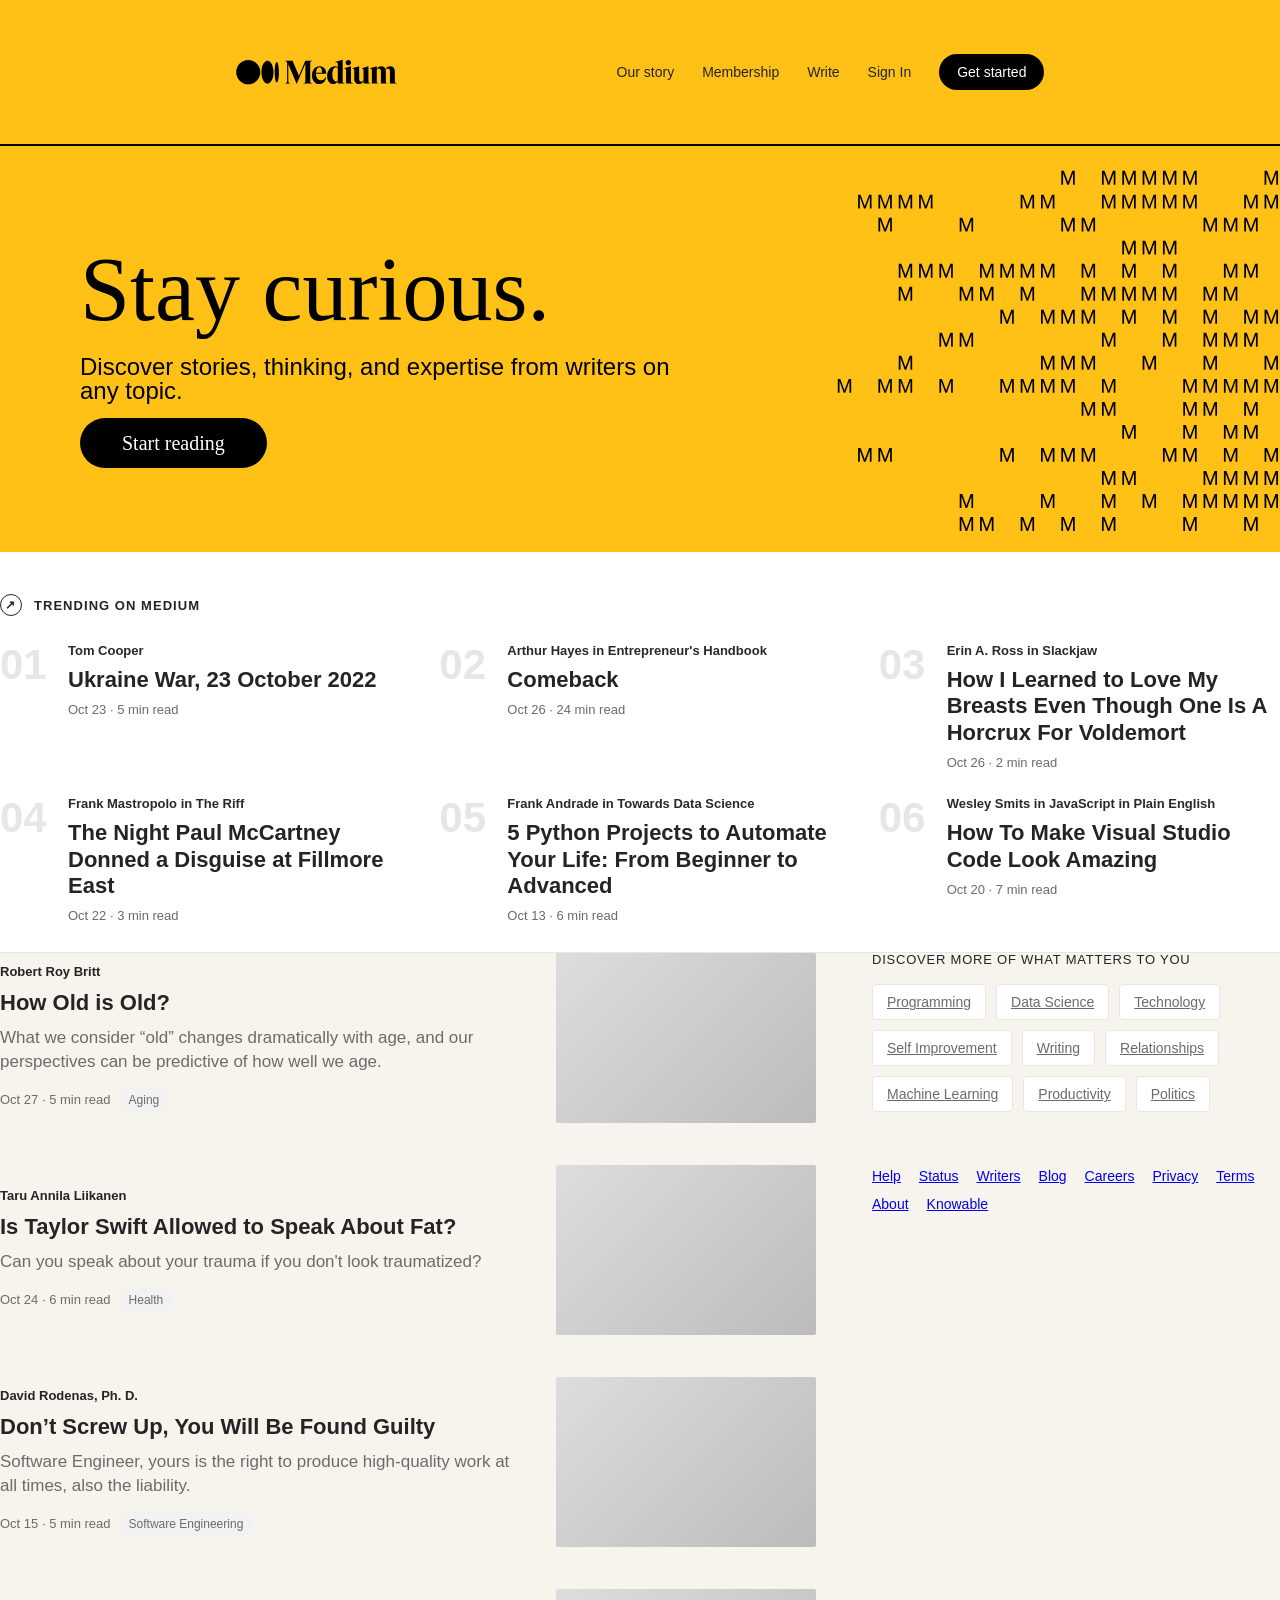
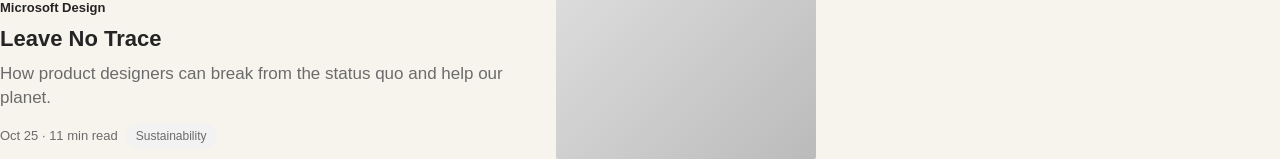
==== U2-D5 /base_di_partenza/index.html @ 44b38543 "Consegna-inizio" ====
<!doctype html>
<html lang="en">
  <head>
    <meta charset="UTF-8" />
    <meta http-equiv="X-UA-Compatible" content="IE=edge" />
    <meta name="viewport" content="width=device-width, initial-scale=1.0" />
    <link rel="stylesheet" href="./assets/css/reset.css" />
    <link rel="stylesheet" href="./assets/css/style.css" />
    <title>Document</title>
  </head>

  <body>
    <header class="topBar">
      <div class="topBarContainer">
        <img class="logo" src="./assets/imgs/svg/logo.svg" alt="logo" />
        <nav class="navBar">
          <a href="#">Our story</a>
          <a href="#">Membership</a>
          <a href="#">Write</a>
          <a href="#">Sign In</a>
          <span> <a href="#" class="buttonGetStarted">Get started</a> </span>
        </nav>
      </div>
      <!-- ARTWORK con "M" ripetute -->
      <section class="mainTopBar">
        <div class="topBarTitle">
          <h1>Stay curious.</h1>
          <p>
            Discover stories, thinking, and expertise from writers on any topic.
          </p>
          <a href="#" class="btnStartReading">Start reading</a>
        </div>
        <div id="lettersM">
          <svg
            xmlns="http://www.w3.org/2000/svg"
            viewBox="0 0 585 462"
            width="585"
            height="462"
            preserveAspectRatio="xMidYMid meet"
            style="
              width: 100%;
              height: 100%;
              transform: translate3d(0px, 0px, 0px);
              content-visibility: visible;
            "
          >
            <defs>
              <clipPath id="__lottie_element_3372">
                <rect width="585" height="462" x="0" y="0"></rect>
              </clipPath>
            </defs>
            <g clip-path="url(#__lottie_element_3372)">
              <g
                fill="rgb(0,0,0)"
                font-size="22"
                font-family="Shne"
                font-style="normal"
                font-weight="normal"
                aria-label=" M M M M M M M M M M M M M M
            M M M M M M M M M M M M M M M M M M M M M
           M M M M M M M M M M M M M M M M M M M M M M M M M
            M M M M M M M M M M M M
            M M M M M M M M M M M M M M M M M M M
            M M M M M M M M M M M M M M M M M M M M M
            M M M M M M M M M M M M M M
           M M M M M M M M M M M M M M M M M
           M M M M M M M M M M M M M M M M M M M
            M M M M M M M M M M M M M M M M M M M M M M M
           M M M M M M M M M M M M
            M M M M M M M M M M M M
            M M M M M M M M M M M M M M M M M M M M M
            M M M M M M M M M M M
            M M M M M M M M M M M M M M M M M
            M M M M M M M M M M M M M M M M
           "
                transform="matrix(1,0,0,1,291,232)"
                opacity="1"
                style="display: block"
              >
                <g
                  stroke-linecap="butt"
                  stroke-linejoin="round"
                  stroke-miterlimit="4"
                  transform="matrix(1,0,0,1,-33.238014221191406,-187.70428466796875)"
                  opacity="0"
                  style="display: inherit"
                >
                  <g transform="scale(0.22,0.22)">
                    <g style="display: none"></g>
                  </g>
                </g>
                <g
                  stroke-linecap="butt"
                  stroke-linejoin="round"
                  stroke-miterlimit="4"
                  transform="matrix(1,0,0,1,-28.6619930267334,-187.70428466796875)"
                  opacity="0"
                  style="display: inherit"
                >
                  <g transform="scale(0.22,0.22)">
                    <g
                      transform="matrix(1,0,0,1,0,0)"
                      opacity="1"
                      style="display: block"
                    >
                      <path
                        d=" M46.82899856567383,0 C46.82899856567383,0 68.98500061035156,-59.518001556396484 68.98500061035156,-59.518001556396484 C68.98500061035156,-59.518001556396484 68.98500061035156,0 68.98500061035156,0 C68.98500061035156,0 77.947998046875,0 77.947998046875,0 C77.947998046875,0 77.947998046875,-72.30799865722656 77.947998046875,-72.30799865722656 C77.947998046875,-72.30799865722656 65.15799713134766,-72.30799865722656 65.15799713134766,-72.30799865722656 C65.15799713134766,-72.30799865722656 43.10300064086914,-12.890999794006348 43.10300064086914,-12.890999794006348 C43.10300064086914,-12.890999794006348 21.14900016784668,-72.30799865722656 21.14900016784668,-72.30799865722656 C21.14900016784668,-72.30799865722656 7.955999851226807,-72.30799865722656 7.955999851226807,-72.30799865722656 C7.955999851226807,-72.30799865722656 7.955999851226807,0 7.955999851226807,0 C7.955999851226807,0 17.020000457763672,0 17.020000457763672,0 C17.020000457763672,0 17.020000457763672,-59.518001556396484 17.020000457763672,-59.518001556396484 C17.020000457763672,-59.518001556396484 39.07500076293945,0 39.07500076293945,0 C39.07500076293945,0 46.82899856567383,0 46.82899856567383,0z"
                      ></path>
                      <g opacity="1" transform="matrix(1,0,0,1,0,0)"></g>
                    </g>
                  </g>
                </g>
                <g
                  stroke-linecap="butt"
                  stroke-linejoin="round"
                  stroke-miterlimit="4"
                  transform="matrix(1,0,0,1,-9.940010070800781,-187.70428466796875)"
                  opacity="0"
                  style="display: inherit"
                >
                  <g transform="scale(0.22,0.22)">
                    <g style="display: none"></g>
                  </g>
                </g>
                <g
                  stroke-linecap="butt"
                  stroke-linejoin="round"
                  stroke-miterlimit="4"
                  transform="matrix(1,0,0,1,-5.363988876342773,-187.70428466796875)"
                  opacity="0"
                  style="display: inherit"
                >
                  <g transform="scale(0.22,0.22)">
                    <g
                      transform="matrix(1,0,0,1,0,0)"
                      opacity="1"
                      style="display: block"
                    >
                      <path
                        d=" M46.82899856567383,0 C46.82899856567383,0 68.98500061035156,-59.518001556396484 68.98500061035156,-59.518001556396484 C68.98500061035156,-59.518001556396484 68.98500061035156,0 68.98500061035156,0 C68.98500061035156,0 77.947998046875,0 77.947998046875,0 C77.947998046875,0 77.947998046875,-72.30799865722656 77.947998046875,-72.30799865722656 C77.947998046875,-72.30799865722656 65.15799713134766,-72.30799865722656 65.15799713134766,-72.30799865722656 C65.15799713134766,-72.30799865722656 43.10300064086914,-12.890999794006348 43.10300064086914,-12.890999794006348 C43.10300064086914,-12.890999794006348 21.14900016784668,-72.30799865722656 21.14900016784668,-72.30799865722656 C21.14900016784668,-72.30799865722656 7.955999851226807,-72.30799865722656 7.955999851226807,-72.30799865722656 C7.955999851226807,-72.30799865722656 7.955999851226807,0 7.955999851226807,0 C7.955999851226807,0 17.020000457763672,0 17.020000457763672,0 C17.020000457763672,0 17.020000457763672,-59.518001556396484 17.020000457763672,-59.518001556396484 C17.020000457763672,-59.518001556396484 39.07500076293945,0 39.07500076293945,0 C39.07500076293945,0 46.82899856567383,0 46.82899856567383,0z"
                      ></path>
                      <g opacity="1" transform="matrix(1,0,0,1,0,0)"></g>
                    </g>
                  </g>
                </g>
                <g
                  stroke-linecap="butt"
                  stroke-linejoin="round"
                  stroke-miterlimit="4"
                  transform="matrix(1,0,0,1,13.357994079589844,-187.70428466796875)"
                  opacity="0"
                  style="display: inherit"
                >
                  <g transform="scale(0.22,0.22)">
                    <g style="display: none"></g>
                  </g>
                </g>
                <g
                  stroke-linecap="butt"
                  stroke-linejoin="round"
                  stroke-miterlimit="4"
                  transform="matrix(1,0,0,1,17.93400001525879,-187.70428466796875)"
                  opacity="0"
                  style="display: inherit"
                >
                  <g transform="scale(0.22,0.22)">
                    <g
                      transform="matrix(1,0,0,1,0,0)"
                      opacity="1"
                      style="display: block"
                    >
                      <path
                        d=" M46.82899856567383,0 C46.82899856567383,0 68.98500061035156,-59.518001556396484 68.98500061035156,-59.518001556396484 C68.98500061035156,-59.518001556396484 68.98500061035156,0 68.98500061035156,0 C68.98500061035156,0 77.947998046875,0 77.947998046875,0 C77.947998046875,0 77.947998046875,-72.30799865722656 77.947998046875,-72.30799865722656 C77.947998046875,-72.30799865722656 65.15799713134766,-72.30799865722656 65.15799713134766,-72.30799865722656 C65.15799713134766,-72.30799865722656 43.10300064086914,-12.890999794006348 43.10300064086914,-12.890999794006348 C43.10300064086914,-12.890999794006348 21.14900016784668,-72.30799865722656 21.14900016784668,-72.30799865722656 C21.14900016784668,-72.30799865722656 7.955999851226807,-72.30799865722656 7.955999851226807,-72.30799865722656 C7.955999851226807,-72.30799865722656 7.955999851226807,0 7.955999851226807,0 C7.955999851226807,0 17.020000457763672,0 17.020000457763672,0 C17.020000457763672,0 17.020000457763672,-59.518001556396484 17.020000457763672,-59.518001556396484 C17.020000457763672,-59.518001556396484 39.07500076293945,0 39.07500076293945,0 C39.07500076293945,0 46.82899856567383,0 46.82899856567383,0z"
                      ></path>
                      <g opacity="1" transform="matrix(1,0,0,1,0,0)"></g>
                    </g>
                  </g>
                </g>
                <g
                  stroke-linecap="butt"
                  stroke-linejoin="round"
                  stroke-miterlimit="4"
                  transform="matrix(1,0,0,1,36.65599822998047,-187.70428466796875)"
                  opacity="0"
                  style="display: inherit"
                >
                  <g transform="scale(0.22,0.22)">
                    <g style="display: none"></g>
                  </g>
                </g>
                <g
                  stroke-linecap="butt"
                  stroke-linejoin="round"
                  stroke-miterlimit="4"
                  transform="matrix(1,0,0,1,41.23198699951172,-187.70428466796875)"
                  opacity="1"
                  style="display: inherit"
                >
                  <g transform="scale(0.22,0.22)">
                    <g
                      transform="matrix(1,0,0,1,0,0)"
                      opacity="1"
                      style="display: block"
                    >
                      <path
                        d=" M46.82899856567383,0 C46.82899856567383,0 68.98500061035156,-59.518001556396484 68.98500061035156,-59.518001556396484 C68.98500061035156,-59.518001556396484 68.98500061035156,0 68.98500061035156,0 C68.98500061035156,0 77.947998046875,0 77.947998046875,0 C77.947998046875,0 77.947998046875,-72.30799865722656 77.947998046875,-72.30799865722656 C77.947998046875,-72.30799865722656 65.15799713134766,-72.30799865722656 65.15799713134766,-72.30799865722656 C65.15799713134766,-72.30799865722656 43.10300064086914,-12.890999794006348 43.10300064086914,-12.890999794006348 C43.10300064086914,-12.890999794006348 21.14900016784668,-72.30799865722656 21.14900016784668,-72.30799865722656 C21.14900016784668,-72.30799865722656 7.955999851226807,-72.30799865722656 7.955999851226807,-72.30799865722656 C7.955999851226807,-72.30799865722656 7.955999851226807,0 7.955999851226807,0 C7.955999851226807,0 17.020000457763672,0 17.020000457763672,0 C17.020000457763672,0 17.020000457763672,-59.518001556396484 17.020000457763672,-59.518001556396484 C17.020000457763672,-59.518001556396484 39.07500076293945,0 39.07500076293945,0 C39.07500076293945,0 46.82899856567383,0 46.82899856567383,0z"
                      ></path>
                      <g opacity="1" transform="matrix(1,0,0,1,0,0)"></g>
                    </g>
                  </g>
                </g>
                <g
                  stroke-linecap="butt"
                  stroke-linejoin="round"
                  stroke-miterlimit="4"
                  transform="matrix(1,0,0,1,59.954002380371094,-187.70428466796875)"
                  opacity="1"
                  style="display: inherit"
                >
                  <g transform="scale(0.22,0.22)">
                    <g style="display: none"></g>
                  </g>
                </g>
                <g
                  stroke-linecap="butt"
                  stroke-linejoin="round"
                  stroke-miterlimit="4"
                  transform="matrix(1,0,0,1,64.52999114990234,-187.70428466796875)"
                  opacity="0"
                  style="display: inherit"
                >
                  <g transform="scale(0.22,0.22)">
                    <g
                      transform="matrix(1,0,0,1,0,0)"
                      opacity="1"
                      style="display: block"
                    >
                      <path
                        d=" M46.82899856567383,0 C46.82899856567383,0 68.98500061035156,-59.518001556396484 68.98500061035156,-59.518001556396484 C68.98500061035156,-59.518001556396484 68.98500061035156,0 68.98500061035156,0 C68.98500061035156,0 77.947998046875,0 77.947998046875,0 C77.947998046875,0 77.947998046875,-72.30799865722656 77.947998046875,-72.30799865722656 C77.947998046875,-72.30799865722656 65.15799713134766,-72.30799865722656 65.15799713134766,-72.30799865722656 C65.15799713134766,-72.30799865722656 43.10300064086914,-12.890999794006348 43.10300064086914,-12.890999794006348 C43.10300064086914,-12.890999794006348 21.14900016784668,-72.30799865722656 21.14900016784668,-72.30799865722656 C21.14900016784668,-72.30799865722656 7.955999851226807,-72.30799865722656 7.955999851226807,-72.30799865722656 C7.955999851226807,-72.30799865722656 7.955999851226807,0 7.955999851226807,0 C7.955999851226807,0 17.020000457763672,0 17.020000457763672,0 C17.020000457763672,0 17.020000457763672,-59.518001556396484 17.020000457763672,-59.518001556396484 C17.020000457763672,-59.518001556396484 39.07500076293945,0 39.07500076293945,0 C39.07500076293945,0 46.82899856567383,0 46.82899856567383,0z"
                      ></path>
                      <g opacity="1" transform="matrix(1,0,0,1,0,0)"></g>
                    </g>
                  </g>
                </g>
                <g
                  stroke-linecap="butt"
                  stroke-linejoin="round"
                  stroke-miterlimit="4"
                  transform="matrix(1,0,0,1,83.25200653076172,-187.70428466796875)"
                  opacity="0"
                  style="display: inherit"
                >
                  <g transform="scale(0.22,0.22)">
                    <g style="display: none"></g>
                  </g>
                </g>
                <g
                  stroke-linecap="butt"
                  stroke-linejoin="round"
                  stroke-miterlimit="4"
                  transform="matrix(1,0,0,1,87.82799530029297,-187.70428466796875)"
                  opacity="1"
                  style="display: inherit"
                >
                  <g transform="scale(0.22,0.22)">
                    <g
                      transform="matrix(1,0,0,1,0,0)"
                      opacity="1"
                      style="display: block"
                    >
                      <path
                        d=" M46.82899856567383,0 C46.82899856567383,0 68.98500061035156,-59.518001556396484 68.98500061035156,-59.518001556396484 C68.98500061035156,-59.518001556396484 68.98500061035156,0 68.98500061035156,0 C68.98500061035156,0 77.947998046875,0 77.947998046875,0 C77.947998046875,0 77.947998046875,-72.30799865722656 77.947998046875,-72.30799865722656 C77.947998046875,-72.30799865722656 65.15799713134766,-72.30799865722656 65.15799713134766,-72.30799865722656 C65.15799713134766,-72.30799865722656 43.10300064086914,-12.890999794006348 43.10300064086914,-12.890999794006348 C43.10300064086914,-12.890999794006348 21.14900016784668,-72.30799865722656 21.14900016784668,-72.30799865722656 C21.14900016784668,-72.30799865722656 7.955999851226807,-72.30799865722656 7.955999851226807,-72.30799865722656 C7.955999851226807,-72.30799865722656 7.955999851226807,0 7.955999851226807,0 C7.955999851226807,0 17.020000457763672,0 17.020000457763672,0 C17.020000457763672,0 17.020000457763672,-59.518001556396484 17.020000457763672,-59.518001556396484 C17.020000457763672,-59.518001556396484 39.07500076293945,0 39.07500076293945,0 C39.07500076293945,0 46.82899856567383,0 46.82899856567383,0z"
                      ></path>
                      <g opacity="1" transform="matrix(1,0,0,1,0,0)"></g>
                    </g>
                  </g>
                </g>
                <g
                  stroke-linecap="butt"
                  stroke-linejoin="round"
                  stroke-miterlimit="4"
                  transform="matrix(1,0,0,1,106.54999542236328,-187.70428466796875)"
                  opacity="1"
                  style="display: inherit"
                >
                  <g transform="scale(0.22,0.22)">
                    <g style="display: none"></g>
                  </g>
                </g>
                <g
                  stroke-linecap="butt"
                  stroke-linejoin="round"
                  stroke-miterlimit="4"
                  transform="matrix(1,0,0,1,111.1259994506836,-187.70428466796875)"
                  opacity="1"
                  style="display: inherit"
                >
                  <g transform="scale(0.22,0.22)">
                    <g
                      transform="matrix(1,0,0,1,0,0)"
                      opacity="1"
                      style="display: block"
                    >
                      <path
                        d=" M46.82899856567383,0 C46.82899856567383,0 68.98500061035156,-59.518001556396484 68.98500061035156,-59.518001556396484 C68.98500061035156,-59.518001556396484 68.98500061035156,0 68.98500061035156,0 C68.98500061035156,0 77.947998046875,0 77.947998046875,0 C77.947998046875,0 77.947998046875,-72.30799865722656 77.947998046875,-72.30799865722656 C77.947998046875,-72.30799865722656 65.15799713134766,-72.30799865722656 65.15799713134766,-72.30799865722656 C65.15799713134766,-72.30799865722656 43.10300064086914,-12.890999794006348 43.10300064086914,-12.890999794006348 C43.10300064086914,-12.890999794006348 21.14900016784668,-72.30799865722656 21.14900016784668,-72.30799865722656 C21.14900016784668,-72.30799865722656 7.955999851226807,-72.30799865722656 7.955999851226807,-72.30799865722656 C7.955999851226807,-72.30799865722656 7.955999851226807,0 7.955999851226807,0 C7.955999851226807,0 17.020000457763672,0 17.020000457763672,0 C17.020000457763672,0 17.020000457763672,-59.518001556396484 17.020000457763672,-59.518001556396484 C17.020000457763672,-59.518001556396484 39.07500076293945,0 39.07500076293945,0 C39.07500076293945,0 46.82899856567383,0 46.82899856567383,0z"
                      ></path>
                      <g opacity="1" transform="matrix(1,0,0,1,0,0)"></g>
                    </g>
                  </g>
                </g>
                <g
                  stroke-linecap="butt"
                  stroke-linejoin="round"
                  stroke-miterlimit="4"
                  transform="matrix(1,0,0,1,129.84800720214844,-187.70428466796875)"
                  opacity="0"
                  style="display: inherit"
                >
                  <g transform="scale(0.22,0.22)">
                    <g style="display: none"></g>
                  </g>
                </g>
                <g
                  stroke-linecap="butt"
                  stroke-linejoin="round"
                  stroke-miterlimit="4"
                  transform="matrix(1,0,0,1,134.42401123046875,-187.70428466796875)"
                  opacity="1"
                  style="display: inherit"
                >
                  <g transform="scale(0.22,0.22)">
                    <g
                      transform="matrix(1,0,0,1,0,0)"
                      opacity="1"
                      style="display: block"
                    >
                      <path
                        d=" M46.82899856567383,0 C46.82899856567383,0 68.98500061035156,-59.518001556396484 68.98500061035156,-59.518001556396484 C68.98500061035156,-59.518001556396484 68.98500061035156,0 68.98500061035156,0 C68.98500061035156,0 77.947998046875,0 77.947998046875,0 C77.947998046875,0 77.947998046875,-72.30799865722656 77.947998046875,-72.30799865722656 C77.947998046875,-72.30799865722656 65.15799713134766,-72.30799865722656 65.15799713134766,-72.30799865722656 C65.15799713134766,-72.30799865722656 43.10300064086914,-12.890999794006348 43.10300064086914,-12.890999794006348 C43.10300064086914,-12.890999794006348 21.14900016784668,-72.30799865722656 21.14900016784668,-72.30799865722656 C21.14900016784668,-72.30799865722656 7.955999851226807,-72.30799865722656 7.955999851226807,-72.30799865722656 C7.955999851226807,-72.30799865722656 7.955999851226807,0 7.955999851226807,0 C7.955999851226807,0 17.020000457763672,0 17.020000457763672,0 C17.020000457763672,0 17.020000457763672,-59.518001556396484 17.020000457763672,-59.518001556396484 C17.020000457763672,-59.518001556396484 39.07500076293945,0 39.07500076293945,0 C39.07500076293945,0 46.82899856567383,0 46.82899856567383,0z"
                      ></path>
                      <g opacity="1" transform="matrix(1,0,0,1,0,0)"></g>
                    </g>
                  </g>
                </g>
                <g
                  stroke-linecap="butt"
                  stroke-linejoin="round"
                  stroke-miterlimit="4"
                  transform="matrix(1,0,0,1,153.14599609375,-187.70428466796875)"
                  opacity="1"
                  style="display: inherit"
                >
                  <g transform="scale(0.22,0.22)">
                    <g style="display: none"></g>
                  </g>
                </g>
                <g
                  stroke-linecap="butt"
                  stroke-linejoin="round"
                  stroke-miterlimit="4"
                  transform="matrix(1,0,0,1,157.72198486328125,-187.70428466796875)"
                  opacity="1"
                  style="display: inherit"
                >
                  <g transform="scale(0.22,0.22)">
                    <g
                      transform="matrix(1,0,0,1,0,0)"
                      opacity="1"
                      style="display: block"
                    >
                      <path
                        d=" M46.82899856567383,0 C46.82899856567383,0 68.98500061035156,-59.518001556396484 68.98500061035156,-59.518001556396484 C68.98500061035156,-59.518001556396484 68.98500061035156,0 68.98500061035156,0 C68.98500061035156,0 77.947998046875,0 77.947998046875,0 C77.947998046875,0 77.947998046875,-72.30799865722656 77.947998046875,-72.30799865722656 C77.947998046875,-72.30799865722656 65.15799713134766,-72.30799865722656 65.15799713134766,-72.30799865722656 C65.15799713134766,-72.30799865722656 43.10300064086914,-12.890999794006348 43.10300064086914,-12.890999794006348 C43.10300064086914,-12.890999794006348 21.14900016784668,-72.30799865722656 21.14900016784668,-72.30799865722656 C21.14900016784668,-72.30799865722656 7.955999851226807,-72.30799865722656 7.955999851226807,-72.30799865722656 C7.955999851226807,-72.30799865722656 7.955999851226807,0 7.955999851226807,0 C7.955999851226807,0 17.020000457763672,0 17.020000457763672,0 C17.020000457763672,0 17.020000457763672,-59.518001556396484 17.020000457763672,-59.518001556396484 C17.020000457763672,-59.518001556396484 39.07500076293945,0 39.07500076293945,0 C39.07500076293945,0 46.82899856567383,0 46.82899856567383,0z"
                      ></path>
                      <g opacity="1" transform="matrix(1,0,0,1,0,0)"></g>
                    </g>
                  </g>
                </g>
                <g
                  stroke-linecap="butt"
                  stroke-linejoin="round"
                  stroke-miterlimit="4"
                  transform="matrix(1,0,0,1,176.44398498535156,-187.70428466796875)"
                  opacity="1"
                  style="display: inherit"
                >
                  <g transform="scale(0.22,0.22)">
                    <g style="display: none"></g>
                  </g>
                </g>
                <g
                  stroke-linecap="butt"
                  stroke-linejoin="round"
                  stroke-miterlimit="4"
                  transform="matrix(1,0,0,1,181.01998901367188,-187.70428466796875)"
                  opacity="1"
                  style="display: inherit"
                >
                  <g transform="scale(0.22,0.22)">
                    <g
                      transform="matrix(1,0,0,1,0,0)"
                      opacity="1"
                      style="display: block"
                    >
                      <path
                        d=" M46.82899856567383,0 C46.82899856567383,0 68.98500061035156,-59.518001556396484 68.98500061035156,-59.518001556396484 C68.98500061035156,-59.518001556396484 68.98500061035156,0 68.98500061035156,0 C68.98500061035156,0 77.947998046875,0 77.947998046875,0 C77.947998046875,0 77.947998046875,-72.30799865722656 77.947998046875,-72.30799865722656 C77.947998046875,-72.30799865722656 65.15799713134766,-72.30799865722656 65.15799713134766,-72.30799865722656 C65.15799713134766,-72.30799865722656 43.10300064086914,-12.890999794006348 43.10300064086914,-12.890999794006348 C43.10300064086914,-12.890999794006348 21.14900016784668,-72.30799865722656 21.14900016784668,-72.30799865722656 C21.14900016784668,-72.30799865722656 7.955999851226807,-72.30799865722656 7.955999851226807,-72.30799865722656 C7.955999851226807,-72.30799865722656 7.955999851226807,0 7.955999851226807,0 C7.955999851226807,0 17.020000457763672,0 17.020000457763672,0 C17.020000457763672,0 17.020000457763672,-59.518001556396484 17.020000457763672,-59.518001556396484 C17.020000457763672,-59.518001556396484 39.07500076293945,0 39.07500076293945,0 C39.07500076293945,0 46.82899856567383,0 46.82899856567383,0z"
                      ></path>
                      <g opacity="1" transform="matrix(1,0,0,1,0,0)"></g>
                    </g>
                  </g>
                </g>
                <g
                  stroke-linecap="butt"
                  stroke-linejoin="round"
                  stroke-miterlimit="4"
                  transform="matrix(1,0,0,1,199.7419891357422,-187.70428466796875)"
                  opacity="0"
                  style="display: inherit"
                >
                  <g transform="scale(0.22,0.22)">
                    <g style="display: none"></g>
                  </g>
                </g>
                <g
                  stroke-linecap="butt"
                  stroke-linejoin="round"
                  stroke-miterlimit="4"
                  transform="matrix(1,0,0,1,204.3179931640625,-187.70428466796875)"
                  opacity="0"
                  style="display: inherit"
                >
                  <g transform="scale(0.22,0.22)">
                    <g
                      transform="matrix(1,0,0,1,0,0)"
                      opacity="1"
                      style="display: block"
                    >
                      <path
                        d=" M46.82899856567383,0 C46.82899856567383,0 68.98500061035156,-59.518001556396484 68.98500061035156,-59.518001556396484 C68.98500061035156,-59.518001556396484 68.98500061035156,0 68.98500061035156,0 C68.98500061035156,0 77.947998046875,0 77.947998046875,0 C77.947998046875,0 77.947998046875,-72.30799865722656 77.947998046875,-72.30799865722656 C77.947998046875,-72.30799865722656 65.15799713134766,-72.30799865722656 65.15799713134766,-72.30799865722656 C65.15799713134766,-72.30799865722656 43.10300064086914,-12.890999794006348 43.10300064086914,-12.890999794006348 C43.10300064086914,-12.890999794006348 21.14900016784668,-72.30799865722656 21.14900016784668,-72.30799865722656 C21.14900016784668,-72.30799865722656 7.955999851226807,-72.30799865722656 7.955999851226807,-72.30799865722656 C7.955999851226807,-72.30799865722656 7.955999851226807,0 7.955999851226807,0 C7.955999851226807,0 17.020000457763672,0 17.020000457763672,0 C17.020000457763672,0 17.020000457763672,-59.518001556396484 17.020000457763672,-59.518001556396484 C17.020000457763672,-59.518001556396484 39.07500076293945,0 39.07500076293945,0 C39.07500076293945,0 46.82899856567383,0 46.82899856567383,0z"
                      ></path>
                      <g opacity="1" transform="matrix(1,0,0,1,0,0)"></g>
                    </g>
                  </g>
                </g>
                <g
                  stroke-linecap="butt"
                  stroke-linejoin="round"
                  stroke-miterlimit="4"
                  transform="matrix(1,0,0,1,223.0399932861328,-187.70428466796875)"
                  opacity="0"
                  style="display: inherit"
                >
                  <g transform="scale(0.22,0.22)">
                    <g style="display: none"></g>
                  </g>
                </g>
                <g
                  stroke-linecap="butt"
                  stroke-linejoin="round"
                  stroke-miterlimit="4"
                  transform="matrix(1,0,0,1,227.61599731445312,-187.70428466796875)"
                  opacity="0"
                  style="display: inherit"
                >
                  <g transform="scale(0.22,0.22)">
                    <g
                      transform="matrix(1,0,0,1,0,0)"
                      opacity="1"
                      style="display: block"
                    >
                      <path
                        d=" M46.82899856567383,0 C46.82899856567383,0 68.98500061035156,-59.518001556396484 68.98500061035156,-59.518001556396484 C68.98500061035156,-59.518001556396484 68.98500061035156,0 68.98500061035156,0 C68.98500061035156,0 77.947998046875,0 77.947998046875,0 C77.947998046875,0 77.947998046875,-72.30799865722656 77.947998046875,-72.30799865722656 C77.947998046875,-72.30799865722656 65.15799713134766,-72.30799865722656 65.15799713134766,-72.30799865722656 C65.15799713134766,-72.30799865722656 43.10300064086914,-12.890999794006348 43.10300064086914,-12.890999794006348 C43.10300064086914,-12.890999794006348 21.14900016784668,-72.30799865722656 21.14900016784668,-72.30799865722656 C21.14900016784668,-72.30799865722656 7.955999851226807,-72.30799865722656 7.955999851226807,-72.30799865722656 C7.955999851226807,-72.30799865722656 7.955999851226807,0 7.955999851226807,0 C7.955999851226807,0 17.020000457763672,0 17.020000457763672,0 C17.020000457763672,0 17.020000457763672,-59.518001556396484 17.020000457763672,-59.518001556396484 C17.020000457763672,-59.518001556396484 39.07500076293945,0 39.07500076293945,0 C39.07500076293945,0 46.82899856567383,0 46.82899856567383,0z"
                      ></path>
                      <g opacity="1" transform="matrix(1,0,0,1,0,0)"></g>
                    </g>
                  </g>
                </g>
                <g
                  stroke-linecap="butt"
                  stroke-linejoin="round"
                  stroke-miterlimit="4"
                  transform="matrix(1,0,0,1,246.33799743652344,-187.70428466796875)"
                  opacity="1"
                  style="display: inherit"
                >
                  <g transform="scale(0.22,0.22)">
                    <g style="display: none"></g>
                  </g>
                </g>
                <g
                  stroke-linecap="butt"
                  stroke-linejoin="round"
                  stroke-miterlimit="4"
                  transform="matrix(1,0,0,1,250.9139862060547,-187.70428466796875)"
                  opacity="0"
                  style="display: inherit"
                >
                  <g transform="scale(0.22,0.22)">
                    <g
                      transform="matrix(1,0,0,1,0,0)"
                      opacity="1"
                      style="display: block"
                    >
                      <path
                        d=" M46.82899856567383,0 C46.82899856567383,0 68.98500061035156,-59.518001556396484 68.98500061035156,-59.518001556396484 C68.98500061035156,-59.518001556396484 68.98500061035156,0 68.98500061035156,0 C68.98500061035156,0 77.947998046875,0 77.947998046875,0 C77.947998046875,0 77.947998046875,-72.30799865722656 77.947998046875,-72.30799865722656 C77.947998046875,-72.30799865722656 65.15799713134766,-72.30799865722656 65.15799713134766,-72.30799865722656 C65.15799713134766,-72.30799865722656 43.10300064086914,-12.890999794006348 43.10300064086914,-12.890999794006348 C43.10300064086914,-12.890999794006348 21.14900016784668,-72.30799865722656 21.14900016784668,-72.30799865722656 C21.14900016784668,-72.30799865722656 7.955999851226807,-72.30799865722656 7.955999851226807,-72.30799865722656 C7.955999851226807,-72.30799865722656 7.955999851226807,0 7.955999851226807,0 C7.955999851226807,0 17.020000457763672,0 17.020000457763672,0 C17.020000457763672,0 17.020000457763672,-59.518001556396484 17.020000457763672,-59.518001556396484 C17.020000457763672,-59.518001556396484 39.07500076293945,0 39.07500076293945,0 C39.07500076293945,0 46.82899856567383,0 46.82899856567383,0z"
                      ></path>
                      <g opacity="1" transform="matrix(1,0,0,1,0,0)"></g>
                    </g>
                  </g>
                </g>
                <g
                  stroke-linecap="butt"
                  stroke-linejoin="round"
                  stroke-miterlimit="4"
                  transform="matrix(1,0,0,1,269.6360168457031,-187.70428466796875)"
                  opacity="0"
                  style="display: inherit"
                >
                  <g transform="scale(0.22,0.22)">
                    <g style="display: none"></g>
                  </g>
                </g>
                <g
                  stroke-linecap="butt"
                  stroke-linejoin="round"
                  stroke-miterlimit="4"
                  transform="matrix(1,0,0,1,274.2120056152344,-187.70428466796875)"
                  opacity="1"
                  style="display: inherit"
                >
                  <g transform="scale(0.22,0.22)">
                    <g
                      transform="matrix(1,0,0,1,0,0)"
                      opacity="1"
                      style="display: block"
                    >
                      <path
                        d=" M46.82899856567383,0 C46.82899856567383,0 68.98500061035156,-59.518001556396484 68.98500061035156,-59.518001556396484 C68.98500061035156,-59.518001556396484 68.98500061035156,0 68.98500061035156,0 C68.98500061035156,0 77.947998046875,0 77.947998046875,0 C77.947998046875,0 77.947998046875,-72.30799865722656 77.947998046875,-72.30799865722656 C77.947998046875,-72.30799865722656 65.15799713134766,-72.30799865722656 65.15799713134766,-72.30799865722656 C65.15799713134766,-72.30799865722656 43.10300064086914,-12.890999794006348 43.10300064086914,-12.890999794006348 C43.10300064086914,-12.890999794006348 21.14900016784668,-72.30799865722656 21.14900016784668,-72.30799865722656 C21.14900016784668,-72.30799865722656 7.955999851226807,-72.30799865722656 7.955999851226807,-72.30799865722656 C7.955999851226807,-72.30799865722656 7.955999851226807,0 7.955999851226807,0 C7.955999851226807,0 17.020000457763672,0 17.020000457763672,0 C17.020000457763672,0 17.020000457763672,-59.518001556396484 17.020000457763672,-59.518001556396484 C17.020000457763672,-59.518001556396484 39.07500076293945,0 39.07500076293945,0 C39.07500076293945,0 46.82899856567383,0 46.82899856567383,0z"
                      ></path>
                      <g opacity="1" transform="matrix(1,0,0,1,0,0)"></g>
                    </g>
                  </g>
                </g>
                <g
                  stroke-linecap="butt"
                  stroke-linejoin="round"
                  stroke-miterlimit="4"
                  style="display: inherit"
                >
                  <g transform="scale(0.22,0.22)">
                    <g style="display: none"></g>
                  </g>
                </g>
                <g
                  stroke-linecap="butt"
                  stroke-linejoin="round"
                  stroke-miterlimit="4"
                  transform="matrix(1,0,0,1,-196.3240203857422,-160.30429077148438)"
                  opacity="1"
                  style="display: inherit"
                >
                  <g transform="scale(0.22,0.22)">
                    <g style="display: none"></g>
                  </g>
                </g>
                <g
                  stroke-linecap="butt"
                  stroke-linejoin="round"
                  stroke-miterlimit="4"
                  transform="matrix(1,0,0,1,-191.7480010986328,-160.30429077148438)"
                  opacity="1"
                  style="display: inherit"
                >
                  <g transform="scale(0.22,0.22)">
                    <g
                      transform="matrix(1,0,0,1,0,0)"
                      opacity="1"
                      style="display: block"
                    >
                      <path
                        d=" M46.82899856567383,0 C46.82899856567383,0 68.98500061035156,-59.518001556396484 68.98500061035156,-59.518001556396484 C68.98500061035156,-59.518001556396484 68.98500061035156,0 68.98500061035156,0 C68.98500061035156,0 77.947998046875,0 77.947998046875,0 C77.947998046875,0 77.947998046875,-72.30799865722656 77.947998046875,-72.30799865722656 C77.947998046875,-72.30799865722656 65.15799713134766,-72.30799865722656 65.15799713134766,-72.30799865722656 C65.15799713134766,-72.30799865722656 43.10300064086914,-12.890999794006348 43.10300064086914,-12.890999794006348 C43.10300064086914,-12.890999794006348 21.14900016784668,-72.30799865722656 21.14900016784668,-72.30799865722656 C21.14900016784668,-72.30799865722656 7.955999851226807,-72.30799865722656 7.955999851226807,-72.30799865722656 C7.955999851226807,-72.30799865722656 7.955999851226807,0 7.955999851226807,0 C7.955999851226807,0 17.020000457763672,0 17.020000457763672,0 C17.020000457763672,0 17.020000457763672,-59.518001556396484 17.020000457763672,-59.518001556396484 C17.020000457763672,-59.518001556396484 39.07500076293945,0 39.07500076293945,0 C39.07500076293945,0 46.82899856567383,0 46.82899856567383,0z"
                      ></path>
                      <g opacity="1" transform="matrix(1,0,0,1,0,0)"></g>
                    </g>
                  </g>
                </g>
                <g
                  stroke-linecap="butt"
                  stroke-linejoin="round"
                  stroke-miterlimit="4"
                  transform="matrix(1,0,0,1,-173.02601623535156,-160.30429077148438)"
                  opacity="1"
                  style="display: inherit"
                >
                  <g transform="scale(0.22,0.22)">
                    <g style="display: none"></g>
                  </g>
                </g>
                <g
                  stroke-linecap="butt"
                  stroke-linejoin="round"
                  stroke-miterlimit="4"
                  transform="matrix(1,0,0,1,-168.4499969482422,-160.30429077148438)"
                  opacity="1"
                  style="display: inherit"
                >
                  <g transform="scale(0.22,0.22)">
                    <g
                      transform="matrix(1,0,0,1,0,0)"
                      opacity="1"
                      style="display: block"
                    >
                      <path
                        d=" M46.82899856567383,0 C46.82899856567383,0 68.98500061035156,-59.518001556396484 68.98500061035156,-59.518001556396484 C68.98500061035156,-59.518001556396484 68.98500061035156,0 68.98500061035156,0 C68.98500061035156,0 77.947998046875,0 77.947998046875,0 C77.947998046875,0 77.947998046875,-72.30799865722656 77.947998046875,-72.30799865722656 C77.947998046875,-72.30799865722656 65.15799713134766,-72.30799865722656 65.15799713134766,-72.30799865722656 C65.15799713134766,-72.30799865722656 43.10300064086914,-12.890999794006348 43.10300064086914,-12.890999794006348 C43.10300064086914,-12.890999794006348 21.14900016784668,-72.30799865722656 21.14900016784668,-72.30799865722656 C21.14900016784668,-72.30799865722656 7.955999851226807,-72.30799865722656 7.955999851226807,-72.30799865722656 C7.955999851226807,-72.30799865722656 7.955999851226807,0 7.955999851226807,0 C7.955999851226807,0 17.020000457763672,0 17.020000457763672,0 C17.020000457763672,0 17.020000457763672,-59.518001556396484 17.020000457763672,-59.518001556396484 C17.020000457763672,-59.518001556396484 39.07500076293945,0 39.07500076293945,0 C39.07500076293945,0 46.82899856567383,0 46.82899856567383,0z"
                      ></path>
                      <g opacity="1" transform="matrix(1,0,0,1,0,0)"></g>
                    </g>
                  </g>
                </g>
                <g
                  stroke-linecap="butt"
                  stroke-linejoin="round"
                  stroke-miterlimit="4"
                  transform="matrix(1,0,0,1,-149.72801208496094,-160.30429077148438)"
                  opacity="0"
                  style="display: inherit"
                >
                  <g transform="scale(0.22,0.22)">
                    <g style="display: none"></g>
                  </g>
                </g>
                <g
                  stroke-linecap="butt"
                  stroke-linejoin="round"
                  stroke-miterlimit="4"
                  transform="matrix(1,0,0,1,-145.15200805664062,-160.30429077148438)"
                  opacity="1"
                  style="display: inherit"
                >
                  <g transform="scale(0.22,0.22)">
                    <g
                      transform="matrix(1,0,0,1,0,0)"
                      opacity="1"
                      style="display: block"
                    >
                      <path
                        d=" M46.82899856567383,0 C46.82899856567383,0 68.98500061035156,-59.518001556396484 68.98500061035156,-59.518001556396484 C68.98500061035156,-59.518001556396484 68.98500061035156,0 68.98500061035156,0 C68.98500061035156,0 77.947998046875,0 77.947998046875,0 C77.947998046875,0 77.947998046875,-72.30799865722656 77.947998046875,-72.30799865722656 C77.947998046875,-72.30799865722656 65.15799713134766,-72.30799865722656 65.15799713134766,-72.30799865722656 C65.15799713134766,-72.30799865722656 43.10300064086914,-12.890999794006348 43.10300064086914,-12.890999794006348 C43.10300064086914,-12.890999794006348 21.14900016784668,-72.30799865722656 21.14900016784668,-72.30799865722656 C21.14900016784668,-72.30799865722656 7.955999851226807,-72.30799865722656 7.955999851226807,-72.30799865722656 C7.955999851226807,-72.30799865722656 7.955999851226807,0 7.955999851226807,0 C7.955999851226807,0 17.020000457763672,0 17.020000457763672,0 C17.020000457763672,0 17.020000457763672,-59.518001556396484 17.020000457763672,-59.518001556396484 C17.020000457763672,-59.518001556396484 39.07500076293945,0 39.07500076293945,0 C39.07500076293945,0 46.82899856567383,0 46.82899856567383,0z"
                      ></path>
                      <g opacity="1" transform="matrix(1,0,0,1,0,0)"></g>
                    </g>
                  </g>
                </g>
                <g
                  stroke-linecap="butt"
                  stroke-linejoin="round"
                  stroke-miterlimit="4"
                  transform="matrix(1,0,0,1,-126.43000793457031,-160.30429077148438)"
                  opacity="0"
                  style="display: inherit"
                >
                  <g transform="scale(0.22,0.22)">
                    <g style="display: none"></g>
                  </g>
                </g>
                <g
                  stroke-linecap="butt"
                  stroke-linejoin="round"
                  stroke-miterlimit="4"
                  transform="matrix(1,0,0,1,-121.85401916503906,-160.30429077148438)"
                  opacity="1"
                  style="display: inherit"
                >
                  <g transform="scale(0.22,0.22)">
                    <g
                      transform="matrix(1,0,0,1,0,0)"
                      opacity="1"
                      style="display: block"
                    >
                      <path
                        d=" M46.82899856567383,0 C46.82899856567383,0 68.98500061035156,-59.518001556396484 68.98500061035156,-59.518001556396484 C68.98500061035156,-59.518001556396484 68.98500061035156,0 68.98500061035156,0 C68.98500061035156,0 77.947998046875,0 77.947998046875,0 C77.947998046875,0 77.947998046875,-72.30799865722656 77.947998046875,-72.30799865722656 C77.947998046875,-72.30799865722656 65.15799713134766,-72.30799865722656 65.15799713134766,-72.30799865722656 C65.15799713134766,-72.30799865722656 43.10300064086914,-12.890999794006348 43.10300064086914,-12.890999794006348 C43.10300064086914,-12.890999794006348 21.14900016784668,-72.30799865722656 21.14900016784668,-72.30799865722656 C21.14900016784668,-72.30799865722656 7.955999851226807,-72.30799865722656 7.955999851226807,-72.30799865722656 C7.955999851226807,-72.30799865722656 7.955999851226807,0 7.955999851226807,0 C7.955999851226807,0 17.020000457763672,0 17.020000457763672,0 C17.020000457763672,0 17.020000457763672,-59.518001556396484 17.020000457763672,-59.518001556396484 C17.020000457763672,-59.518001556396484 39.07500076293945,0 39.07500076293945,0 C39.07500076293945,0 46.82899856567383,0 46.82899856567383,0z"
                      ></path>
                      <g opacity="1" transform="matrix(1,0,0,1,0,0)"></g>
                    </g>
                  </g>
                </g>
                <g
                  stroke-linecap="butt"
                  stroke-linejoin="round"
                  stroke-miterlimit="4"
                  transform="matrix(1,0,0,1,-103.13199615478516,-160.30429077148438)"
                  opacity="0"
                  style="display: inherit"
                >
                  <g transform="scale(0.22,0.22)">
                    <g style="display: none"></g>
                  </g>
                </g>
                <g
                  stroke-linecap="butt"
                  stroke-linejoin="round"
                  stroke-miterlimit="4"
                  transform="matrix(1,0,0,1,-98.5560073852539,-160.30429077148438)"
                  opacity="0"
                  style="display: inherit"
                >
                  <g transform="scale(0.22,0.22)">
                    <g
                      transform="matrix(1,0,0,1,0,0)"
                      opacity="1"
                      style="display: block"
                    >
                      <path
                        d=" M46.82899856567383,0 C46.82899856567383,0 68.98500061035156,-59.518001556396484 68.98500061035156,-59.518001556396484 C68.98500061035156,-59.518001556396484 68.98500061035156,0 68.98500061035156,0 C68.98500061035156,0 77.947998046875,0 77.947998046875,0 C77.947998046875,0 77.947998046875,-72.30799865722656 77.947998046875,-72.30799865722656 C77.947998046875,-72.30799865722656 65.15799713134766,-72.30799865722656 65.15799713134766,-72.30799865722656 C65.15799713134766,-72.30799865722656 43.10300064086914,-12.890999794006348 43.10300064086914,-12.890999794006348 C43.10300064086914,-12.890999794006348 21.14900016784668,-72.30799865722656 21.14900016784668,-72.30799865722656 C21.14900016784668,-72.30799865722656 7.955999851226807,-72.30799865722656 7.955999851226807,-72.30799865722656 C7.955999851226807,-72.30799865722656 7.955999851226807,0 7.955999851226807,0 C7.955999851226807,0 17.020000457763672,0 17.020000457763672,0 C17.020000457763672,0 17.020000457763672,-59.518001556396484 17.020000457763672,-59.518001556396484 C17.020000457763672,-59.518001556396484 39.07500076293945,0 39.07500076293945,0 C39.07500076293945,0 46.82899856567383,0 46.82899856567383,0z"
                      ></path>
                      <g opacity="1" transform="matrix(1,0,0,1,0,0)"></g>
                    </g>
                  </g>
                </g>
                <g
                  stroke-linecap="butt"
                  stroke-linejoin="round"
                  stroke-miterlimit="4"
                  transform="matrix(1,0,0,1,-79.83399200439453,-160.30429077148438)"
                  opacity="0"
                  style="display: inherit"
                >
                  <g transform="scale(0.22,0.22)">
                    <g style="display: none"></g>
                  </g>
                </g>
                <g
                  stroke-linecap="butt"
                  stroke-linejoin="round"
                  stroke-miterlimit="4"
                  transform="matrix(1,0,0,1,-75.25800323486328,-160.30429077148438)"
                  opacity="0"
                  style="display: inherit"
                >
                  <g transform="scale(0.22,0.22)">
                    <g
                      transform="matrix(1,0,0,1,0,0)"
                      opacity="1"
                      style="display: block"
                    >
                      <path
                        d=" M46.82899856567383,0 C46.82899856567383,0 68.98500061035156,-59.518001556396484 68.98500061035156,-59.518001556396484 C68.98500061035156,-59.518001556396484 68.98500061035156,0 68.98500061035156,0 C68.98500061035156,0 77.947998046875,0 77.947998046875,0 C77.947998046875,0 77.947998046875,-72.30799865722656 77.947998046875,-72.30799865722656 C77.947998046875,-72.30799865722656 65.15799713134766,-72.30799865722656 65.15799713134766,-72.30799865722656 C65.15799713134766,-72.30799865722656 43.10300064086914,-12.890999794006348 43.10300064086914,-12.890999794006348 C43.10300064086914,-12.890999794006348 21.14900016784668,-72.30799865722656 21.14900016784668,-72.30799865722656 C21.14900016784668,-72.30799865722656 7.955999851226807,-72.30799865722656 7.955999851226807,-72.30799865722656 C7.955999851226807,-72.30799865722656 7.955999851226807,0 7.955999851226807,0 C7.955999851226807,0 17.020000457763672,0 17.020000457763672,0 C17.020000457763672,0 17.020000457763672,-59.518001556396484 17.020000457763672,-59.518001556396484 C17.020000457763672,-59.518001556396484 39.07500076293945,0 39.07500076293945,0 C39.07500076293945,0 46.82899856567383,0 46.82899856567383,0z"
                      ></path>
                      <g opacity="1" transform="matrix(1,0,0,1,0,0)"></g>
                    </g>
                  </g>
                </g>
                <g
                  stroke-linecap="butt"
                  stroke-linejoin="round"
                  stroke-miterlimit="4"
                  transform="matrix(1,0,0,1,-56.536006927490234,-160.30429077148438)"
                  opacity="1"
                  style="display: inherit"
                >
                  <g transform="scale(0.22,0.22)">
                    <g style="display: none"></g>
                  </g>
                </g>
                <g
                  stroke-linecap="butt"
                  stroke-linejoin="round"
                  stroke-miterlimit="4"
                  transform="matrix(1,0,0,1,-51.959999084472656,-160.30429077148438)"
                  opacity="0"
                  style="display: inherit"
                >
                  <g transform="scale(0.22,0.22)">
                    <g
                      transform="matrix(1,0,0,1,0,0)"
                      opacity="1"
                      style="display: block"
                    >
                      <path
                        d=" M46.82899856567383,0 C46.82899856567383,0 68.98500061035156,-59.518001556396484 68.98500061035156,-59.518001556396484 C68.98500061035156,-59.518001556396484 68.98500061035156,0 68.98500061035156,0 C68.98500061035156,0 77.947998046875,0 77.947998046875,0 C77.947998046875,0 77.947998046875,-72.30799865722656 77.947998046875,-72.30799865722656 C77.947998046875,-72.30799865722656 65.15799713134766,-72.30799865722656 65.15799713134766,-72.30799865722656 C65.15799713134766,-72.30799865722656 43.10300064086914,-12.890999794006348 43.10300064086914,-12.890999794006348 C43.10300064086914,-12.890999794006348 21.14900016784668,-72.30799865722656 21.14900016784668,-72.30799865722656 C21.14900016784668,-72.30799865722656 7.955999851226807,-72.30799865722656 7.955999851226807,-72.30799865722656 C7.955999851226807,-72.30799865722656 7.955999851226807,0 7.955999851226807,0 C7.955999851226807,0 17.020000457763672,0 17.020000457763672,0 C17.020000457763672,0 17.020000457763672,-59.518001556396484 17.020000457763672,-59.518001556396484 C17.020000457763672,-59.518001556396484 39.07500076293945,0 39.07500076293945,0 C39.07500076293945,0 46.82899856567383,0 46.82899856567383,0z"
                      ></path>
                      <g opacity="1" transform="matrix(1,0,0,1,0,0)"></g>
                    </g>
                  </g>
                </g>
                <g
                  stroke-linecap="butt"
                  stroke-linejoin="round"
                  stroke-miterlimit="4"
                  transform="matrix(1,0,0,1,-33.23800277709961,-160.30429077148438)"
                  opacity="1"
                  style="display: inherit"
                >
                  <g transform="scale(0.22,0.22)">
                    <g style="display: none"></g>
                  </g>
                </g>
                <g
                  stroke-linecap="butt"
                  stroke-linejoin="round"
                  stroke-miterlimit="4"
                  transform="matrix(1,0,0,1,-28.661996841430664,-160.30429077148438)"
                  opacity="0"
                  style="display: inherit"
                >
                  <g transform="scale(0.22,0.22)">
                    <g
                      transform="matrix(1,0,0,1,0,0)"
                      opacity="1"
                      style="display: block"
                    >
                      <path
                        d=" M46.82899856567383,0 C46.82899856567383,0 68.98500061035156,-59.518001556396484 68.98500061035156,-59.518001556396484 C68.98500061035156,-59.518001556396484 68.98500061035156,0 68.98500061035156,0 C68.98500061035156,0 77.947998046875,0 77.947998046875,0 C77.947998046875,0 77.947998046875,-72.30799865722656 77.947998046875,-72.30799865722656 C77.947998046875,-72.30799865722656 65.15799713134766,-72.30799865722656 65.15799713134766,-72.30799865722656 C65.15799713134766,-72.30799865722656 43.10300064086914,-12.890999794006348 43.10300064086914,-12.890999794006348 C43.10300064086914,-12.890999794006348 21.14900016784668,-72.30799865722656 21.14900016784668,-72.30799865722656 C21.14900016784668,-72.30799865722656 7.955999851226807,-72.30799865722656 7.955999851226807,-72.30799865722656 C7.955999851226807,-72.30799865722656 7.955999851226807,0 7.955999851226807,0 C7.955999851226807,0 17.020000457763672,0 17.020000457763672,0 C17.020000457763672,0 17.020000457763672,-59.518001556396484 17.020000457763672,-59.518001556396484 C17.020000457763672,-59.518001556396484 39.07500076293945,0 39.07500076293945,0 C39.07500076293945,0 46.82899856567383,0 46.82899856567383,0z"
                      ></path>
                      <g opacity="1" transform="matrix(1,0,0,1,0,0)"></g>
                    </g>
                  </g>
                </g>
                <g
                  stroke-linecap="butt"
                  stroke-linejoin="round"
                  stroke-miterlimit="4"
                  transform="matrix(1,0,0,1,-9.939996719360352,-160.30429077148438)"
                  opacity="0"
                  style="display: inherit"
                >
                  <g transform="scale(0.22,0.22)">
                    <g style="display: none"></g>
                  </g>
                </g>
                <g
                  stroke-linecap="butt"
                  stroke-linejoin="round"
                  stroke-miterlimit="4"
                  transform="matrix(1,0,0,1,-5.364006042480469,-160.30429077148438)"
                  opacity="1"
                  style="display: inherit"
                >
                  <g transform="scale(0.22,0.22)">
                    <g
                      transform="matrix(1,0,0,1,0,0)"
                      opacity="1"
                      style="display: block"
                    >
                      <path
                        d=" M46.82899856567383,0 C46.82899856567383,0 68.98500061035156,-59.518001556396484 68.98500061035156,-59.518001556396484 C68.98500061035156,-59.518001556396484 68.98500061035156,0 68.98500061035156,0 C68.98500061035156,0 77.947998046875,0 77.947998046875,0 C77.947998046875,0 77.947998046875,-72.30799865722656 77.947998046875,-72.30799865722656 C77.947998046875,-72.30799865722656 65.15799713134766,-72.30799865722656 65.15799713134766,-72.30799865722656 C65.15799713134766,-72.30799865722656 43.10300064086914,-12.890999794006348 43.10300064086914,-12.890999794006348 C43.10300064086914,-12.890999794006348 21.14900016784668,-72.30799865722656 21.14900016784668,-72.30799865722656 C21.14900016784668,-72.30799865722656 7.955999851226807,-72.30799865722656 7.955999851226807,-72.30799865722656 C7.955999851226807,-72.30799865722656 7.955999851226807,0 7.955999851226807,0 C7.955999851226807,0 17.020000457763672,0 17.020000457763672,0 C17.020000457763672,0 17.020000457763672,-59.518001556396484 17.020000457763672,-59.518001556396484 C17.020000457763672,-59.518001556396484 39.07500076293945,0 39.07500076293945,0 C39.07500076293945,0 46.82899856567383,0 46.82899856567383,0z"
                      ></path>
                      <g opacity="1" transform="matrix(1,0,0,1,0,0)"></g>
                    </g>
                  </g>
                </g>
                <g
                  stroke-linecap="butt"
                  stroke-linejoin="round"
                  stroke-miterlimit="4"
                  transform="matrix(1,0,0,1,13.357992172241211,-160.30429077148438)"
                  opacity="0"
                  style="display: inherit"
                >
                  <g transform="scale(0.22,0.22)">
                    <g style="display: none"></g>
                  </g>
                </g>
                <g
                  stroke-linecap="butt"
                  stroke-linejoin="round"
                  stroke-miterlimit="4"
                  transform="matrix(1,0,0,1,17.933998107910156,-160.30429077148438)"
                  opacity="1"
                  style="display: inherit"
                >
                  <g transform="scale(0.22,0.22)">
                    <g
                      transform="matrix(1,0,0,1,0,0)"
                      opacity="1"
                      style="display: block"
                    >
                      <path
                        d=" M46.82899856567383,0 C46.82899856567383,0 68.98500061035156,-59.518001556396484 68.98500061035156,-59.518001556396484 C68.98500061035156,-59.518001556396484 68.98500061035156,0 68.98500061035156,0 C68.98500061035156,0 77.947998046875,0 77.947998046875,0 C77.947998046875,0 77.947998046875,-72.30799865722656 77.947998046875,-72.30799865722656 C77.947998046875,-72.30799865722656 65.15799713134766,-72.30799865722656 65.15799713134766,-72.30799865722656 C65.15799713134766,-72.30799865722656 43.10300064086914,-12.890999794006348 43.10300064086914,-12.890999794006348 C43.10300064086914,-12.890999794006348 21.14900016784668,-72.30799865722656 21.14900016784668,-72.30799865722656 C21.14900016784668,-72.30799865722656 7.955999851226807,-72.30799865722656 7.955999851226807,-72.30799865722656 C7.955999851226807,-72.30799865722656 7.955999851226807,0 7.955999851226807,0 C7.955999851226807,0 17.020000457763672,0 17.020000457763672,0 C17.020000457763672,0 17.020000457763672,-59.518001556396484 17.020000457763672,-59.518001556396484 C17.020000457763672,-59.518001556396484 39.07500076293945,0 39.07500076293945,0 C39.07500076293945,0 46.82899856567383,0 46.82899856567383,0z"
                      ></path>
                      <g opacity="1" transform="matrix(1,0,0,1,0,0)"></g>
                    </g>
                  </g>
                </g>
                <g
                  stroke-linecap="butt"
                  stroke-linejoin="round"
                  stroke-miterlimit="4"
                  transform="matrix(1,0,0,1,36.6559944152832,-160.30429077148438)"
                  opacity="1"
                  style="display: inherit"
                >
                  <g transform="scale(0.22,0.22)">
                    <g style="display: none"></g>
                  </g>
                </g>
                <g
                  stroke-linecap="butt"
                  stroke-linejoin="round"
                  stroke-miterlimit="4"
                  transform="matrix(1,0,0,1,41.23200225830078,-160.30429077148438)"
                  opacity="0"
                  style="display: inherit"
                >
                  <g transform="scale(0.22,0.22)">
                    <g
                      transform="matrix(1,0,0,1,0,0)"
                      opacity="1"
                      style="display: block"
                    >
                      <path
                        d=" M46.82899856567383,0 C46.82899856567383,0 68.98500061035156,-59.518001556396484 68.98500061035156,-59.518001556396484 C68.98500061035156,-59.518001556396484 68.98500061035156,0 68.98500061035156,0 C68.98500061035156,0 77.947998046875,0 77.947998046875,0 C77.947998046875,0 77.947998046875,-72.30799865722656 77.947998046875,-72.30799865722656 C77.947998046875,-72.30799865722656 65.15799713134766,-72.30799865722656 65.15799713134766,-72.30799865722656 C65.15799713134766,-72.30799865722656 43.10300064086914,-12.890999794006348 43.10300064086914,-12.890999794006348 C43.10300064086914,-12.890999794006348 21.14900016784668,-72.30799865722656 21.14900016784668,-72.30799865722656 C21.14900016784668,-72.30799865722656 7.955999851226807,-72.30799865722656 7.955999851226807,-72.30799865722656 C7.955999851226807,-72.30799865722656 7.955999851226807,0 7.955999851226807,0 C7.955999851226807,0 17.020000457763672,0 17.020000457763672,0 C17.020000457763672,0 17.020000457763672,-59.518001556396484 17.020000457763672,-59.518001556396484 C17.020000457763672,-59.518001556396484 39.07500076293945,0 39.07500076293945,0 C39.07500076293945,0 46.82899856567383,0 46.82899856567383,0z"
                      ></path>
                      <g opacity="1" transform="matrix(1,0,0,1,0,0)"></g>
                    </g>
                  </g>
                </g>
                <g
                  stroke-linecap="butt"
                  stroke-linejoin="round"
                  stroke-miterlimit="4"
                  transform="matrix(1,0,0,1,59.95399856567383,-160.30429077148438)"
                  opacity="1"
                  style="display: inherit"
                >
                  <g transform="scale(0.22,0.22)">
                    <g style="display: none"></g>
                  </g>
                </g>
                <g
                  stroke-linecap="butt"
                  stroke-linejoin="round"
                  stroke-miterlimit="4"
                  transform="matrix(1,0,0,1,64.5300064086914,-160.30429077148438)"
                  opacity="0"
                  style="display: inherit"
                >
                  <g transform="scale(0.22,0.22)">
                    <g
                      transform="matrix(1,0,0,1,0,0)"
                      opacity="1"
                      style="display: block"
                    >
                      <path
                        d=" M46.82899856567383,0 C46.82899856567383,0 68.98500061035156,-59.518001556396484 68.98500061035156,-59.518001556396484 C68.98500061035156,-59.518001556396484 68.98500061035156,0 68.98500061035156,0 C68.98500061035156,0 77.947998046875,0 77.947998046875,0 C77.947998046875,0 77.947998046875,-72.30799865722656 77.947998046875,-72.30799865722656 C77.947998046875,-72.30799865722656 65.15799713134766,-72.30799865722656 65.15799713134766,-72.30799865722656 C65.15799713134766,-72.30799865722656 43.10300064086914,-12.890999794006348 43.10300064086914,-12.890999794006348 C43.10300064086914,-12.890999794006348 21.14900016784668,-72.30799865722656 21.14900016784668,-72.30799865722656 C21.14900016784668,-72.30799865722656 7.955999851226807,-72.30799865722656 7.955999851226807,-72.30799865722656 C7.955999851226807,-72.30799865722656 7.955999851226807,0 7.955999851226807,0 C7.955999851226807,0 17.020000457763672,0 17.020000457763672,0 C17.020000457763672,0 17.020000457763672,-59.518001556396484 17.020000457763672,-59.518001556396484 C17.020000457763672,-59.518001556396484 39.07500076293945,0 39.07500076293945,0 C39.07500076293945,0 46.82899856567383,0 46.82899856567383,0z"
                      ></path>
                      <g opacity="1" transform="matrix(1,0,0,1,0,0)"></g>
                    </g>
                  </g>
                </g>
                <g
                  stroke-linecap="butt"
                  stroke-linejoin="round"
                  stroke-miterlimit="4"
                  transform="matrix(1,0,0,1,83.25200653076172,-160.30429077148438)"
                  opacity="0"
                  style="display: inherit"
                >
                  <g transform="scale(0.22,0.22)">
                    <g style="display: none"></g>
                  </g>
                </g>
                <g
                  stroke-linecap="butt"
                  stroke-linejoin="round"
                  stroke-miterlimit="4"
                  transform="matrix(1,0,0,1,87.82799530029297,-160.30429077148438)"
                  opacity="1"
                  style="display: inherit"
                >
                  <g transform="scale(0.22,0.22)">
                    <g
                      transform="matrix(1,0,0,1,0,0)"
                      opacity="1"
                      style="display: block"
                    >
                      <path
                        d=" M46.82899856567383,0 C46.82899856567383,0 68.98500061035156,-59.518001556396484 68.98500061035156,-59.518001556396484 C68.98500061035156,-59.518001556396484 68.98500061035156,0 68.98500061035156,0 C68.98500061035156,0 77.947998046875,0 77.947998046875,0 C77.947998046875,0 77.947998046875,-72.30799865722656 77.947998046875,-72.30799865722656 C77.947998046875,-72.30799865722656 65.15799713134766,-72.30799865722656 65.15799713134766,-72.30799865722656 C65.15799713134766,-72.30799865722656 43.10300064086914,-12.890999794006348 43.10300064086914,-12.890999794006348 C43.10300064086914,-12.890999794006348 21.14900016784668,-72.30799865722656 21.14900016784668,-72.30799865722656 C21.14900016784668,-72.30799865722656 7.955999851226807,-72.30799865722656 7.955999851226807,-72.30799865722656 C7.955999851226807,-72.30799865722656 7.955999851226807,0 7.955999851226807,0 C7.955999851226807,0 17.020000457763672,0 17.020000457763672,0 C17.020000457763672,0 17.020000457763672,-59.518001556396484 17.020000457763672,-59.518001556396484 C17.020000457763672,-59.518001556396484 39.07500076293945,0 39.07500076293945,0 C39.07500076293945,0 46.82899856567383,0 46.82899856567383,0z"
                      ></path>
                      <g opacity="1" transform="matrix(1,0,0,1,0,0)"></g>
                    </g>
                  </g>
                </g>
                <g
                  stroke-linecap="butt"
                  stroke-linejoin="round"
                  stroke-miterlimit="4"
                  transform="matrix(1,0,0,1,106.55001068115234,-160.30429077148438)"
                  opacity="1"
                  style="display: inherit"
                >
                  <g transform="scale(0.22,0.22)">
                    <g style="display: none"></g>
                  </g>
                </g>
                <g
                  stroke-linecap="butt"
                  stroke-linejoin="round"
                  stroke-miterlimit="4"
                  transform="matrix(1,0,0,1,111.1259994506836,-160.30429077148438)"
                  opacity="1"
                  style="display: inherit"
                >
                  <g transform="scale(0.22,0.22)">
                    <g
                      transform="matrix(1,0,0,1,0,0)"
                      opacity="1"
                      style="display: block"
                    >
                      <path
                        d=" M46.82899856567383,0 C46.82899856567383,0 68.98500061035156,-59.518001556396484 68.98500061035156,-59.518001556396484 C68.98500061035156,-59.518001556396484 68.98500061035156,0 68.98500061035156,0 C68.98500061035156,0 77.947998046875,0 77.947998046875,0 C77.947998046875,0 77.947998046875,-72.30799865722656 77.947998046875,-72.30799865722656 C77.947998046875,-72.30799865722656 65.15799713134766,-72.30799865722656 65.15799713134766,-72.30799865722656 C65.15799713134766,-72.30799865722656 43.10300064086914,-12.890999794006348 43.10300064086914,-12.890999794006348 C43.10300064086914,-12.890999794006348 21.14900016784668,-72.30799865722656 21.14900016784668,-72.30799865722656 C21.14900016784668,-72.30799865722656 7.955999851226807,-72.30799865722656 7.955999851226807,-72.30799865722656 C7.955999851226807,-72.30799865722656 7.955999851226807,0 7.955999851226807,0 C7.955999851226807,0 17.020000457763672,0 17.020000457763672,0 C17.020000457763672,0 17.020000457763672,-59.518001556396484 17.020000457763672,-59.518001556396484 C17.020000457763672,-59.518001556396484 39.07500076293945,0 39.07500076293945,0 C39.07500076293945,0 46.82899856567383,0 46.82899856567383,0z"
                      ></path>
                      <g opacity="1" transform="matrix(1,0,0,1,0,0)"></g>
                    </g>
                  </g>
                </g>
                <g
                  stroke-linecap="butt"
                  stroke-linejoin="round"
                  stroke-miterlimit="4"
                  transform="matrix(1,0,0,1,129.8480224609375,-160.30429077148438)"
                  opacity="0"
                  style="display: inherit"
                >
                  <g transform="scale(0.22,0.22)">
                    <g style="display: none"></g>
                  </g>
                </g>
                <g
                  stroke-linecap="butt"
                  stroke-linejoin="round"
                  stroke-miterlimit="4"
                  transform="matrix(1,0,0,1,134.42401123046875,-160.30429077148438)"
                  opacity="1"
                  style="display: inherit"
                >
                  <g transform="scale(0.22,0.22)">
                    <g
                      transform="matrix(1,0,0,1,0,0)"
                      opacity="1"
                      style="display: block"
                    >
                      <path
                        d=" M46.82899856567383,0 C46.82899856567383,0 68.98500061035156,-59.518001556396484 68.98500061035156,-59.518001556396484 C68.98500061035156,-59.518001556396484 68.98500061035156,0 68.98500061035156,0 C68.98500061035156,0 77.947998046875,0 77.947998046875,0 C77.947998046875,0 77.947998046875,-72.30799865722656 77.947998046875,-72.30799865722656 C77.947998046875,-72.30799865722656 65.15799713134766,-72.30799865722656 65.15799713134766,-72.30799865722656 C65.15799713134766,-72.30799865722656 43.10300064086914,-12.890999794006348 43.10300064086914,-12.890999794006348 C43.10300064086914,-12.890999794006348 21.14900016784668,-72.30799865722656 21.14900016784668,-72.30799865722656 C21.14900016784668,-72.30799865722656 7.955999851226807,-72.30799865722656 7.955999851226807,-72.30799865722656 C7.955999851226807,-72.30799865722656 7.955999851226807,0 7.955999851226807,0 C7.955999851226807,0 17.020000457763672,0 17.020000457763672,0 C17.020000457763672,0 17.020000457763672,-59.518001556396484 17.020000457763672,-59.518001556396484 C17.020000457763672,-59.518001556396484 39.07500076293945,0 39.07500076293945,0 C39.07500076293945,0 46.82899856567383,0 46.82899856567383,0z"
                      ></path>
                      <g opacity="1" transform="matrix(1,0,0,1,0,0)"></g>
                    </g>
                  </g>
                </g>
                <g
                  stroke-linecap="butt"
                  stroke-linejoin="round"
                  stroke-miterlimit="4"
                  transform="matrix(1,0,0,1,153.14598083496094,-160.30429077148438)"
                  opacity="1"
                  style="display: inherit"
                >
                  <g transform="scale(0.22,0.22)">
                    <g style="display: none"></g>
                  </g>
                </g>
                <g
                  stroke-linecap="butt"
                  stroke-linejoin="round"
                  stroke-miterlimit="4"
                  transform="matrix(1,0,0,1,157.7220001220703,-160.30429077148438)"
                  opacity="1"
                  style="display: inherit"
                >
                  <g transform="scale(0.22,0.22)">
                    <g
                      transform="matrix(1,0,0,1,0,0)"
                      opacity="1"
                      style="display: block"
                    >
                      <path
                        d=" M46.82899856567383,0 C46.82899856567383,0 68.98500061035156,-59.518001556396484 68.98500061035156,-59.518001556396484 C68.98500061035156,-59.518001556396484 68.98500061035156,0 68.98500061035156,0 C68.98500061035156,0 77.947998046875,0 77.947998046875,0 C77.947998046875,0 77.947998046875,-72.30799865722656 77.947998046875,-72.30799865722656 C77.947998046875,-72.30799865722656 65.15799713134766,-72.30799865722656 65.15799713134766,-72.30799865722656 C65.15799713134766,-72.30799865722656 43.10300064086914,-12.890999794006348 43.10300064086914,-12.890999794006348 C43.10300064086914,-12.890999794006348 21.14900016784668,-72.30799865722656 21.14900016784668,-72.30799865722656 C21.14900016784668,-72.30799865722656 7.955999851226807,-72.30799865722656 7.955999851226807,-72.30799865722656 C7.955999851226807,-72.30799865722656 7.955999851226807,0 7.955999851226807,0 C7.955999851226807,0 17.020000457763672,0 17.020000457763672,0 C17.020000457763672,0 17.020000457763672,-59.518001556396484 17.020000457763672,-59.518001556396484 C17.020000457763672,-59.518001556396484 39.07500076293945,0 39.07500076293945,0 C39.07500076293945,0 46.82899856567383,0 46.82899856567383,0z"
                      ></path>
                      <g opacity="1" transform="matrix(1,0,0,1,0,0)"></g>
                    </g>
                  </g>
                </g>
                <g
                  stroke-linecap="butt"
                  stroke-linejoin="round"
                  stroke-miterlimit="4"
                  transform="matrix(1,0,0,1,176.44398498535156,-160.30429077148438)"
                  opacity="0"
                  style="display: inherit"
                >
                  <g transform="scale(0.22,0.22)">
                    <g style="display: none"></g>
                  </g>
                </g>
                <g
                  stroke-linecap="butt"
                  stroke-linejoin="round"
                  stroke-miterlimit="4"
                  transform="matrix(1,0,0,1,181.02000427246094,-160.30429077148438)"
                  opacity="1"
                  style="display: inherit"
                >
                  <g transform="scale(0.22,0.22)">
                    <g
                      transform="matrix(1,0,0,1,0,0)"
                      opacity="1"
                      style="display: block"
                    >
                      <path
                        d=" M46.82899856567383,0 C46.82899856567383,0 68.98500061035156,-59.518001556396484 68.98500061035156,-59.518001556396484 C68.98500061035156,-59.518001556396484 68.98500061035156,0 68.98500061035156,0 C68.98500061035156,0 77.947998046875,0 77.947998046875,0 C77.947998046875,0 77.947998046875,-72.30799865722656 77.947998046875,-72.30799865722656 C77.947998046875,-72.30799865722656 65.15799713134766,-72.30799865722656 65.15799713134766,-72.30799865722656 C65.15799713134766,-72.30799865722656 43.10300064086914,-12.890999794006348 43.10300064086914,-12.890999794006348 C43.10300064086914,-12.890999794006348 21.14900016784668,-72.30799865722656 21.14900016784668,-72.30799865722656 C21.14900016784668,-72.30799865722656 7.955999851226807,-72.30799865722656 7.955999851226807,-72.30799865722656 C7.955999851226807,-72.30799865722656 7.955999851226807,0 7.955999851226807,0 C7.955999851226807,0 17.020000457763672,0 17.020000457763672,0 C17.020000457763672,0 17.020000457763672,-59.518001556396484 17.020000457763672,-59.518001556396484 C17.020000457763672,-59.518001556396484 39.07500076293945,0 39.07500076293945,0 C39.07500076293945,0 46.82899856567383,0 46.82899856567383,0z"
                      ></path>
                      <g opacity="1" transform="matrix(1,0,0,1,0,0)"></g>
                    </g>
                  </g>
                </g>
                <g
                  stroke-linecap="butt"
                  stroke-linejoin="round"
                  stroke-miterlimit="4"
                  transform="matrix(1,0,0,1,199.7419891357422,-160.30429077148438)"
                  opacity="1"
                  style="display: inherit"
                >
                  <g transform="scale(0.22,0.22)">
                    <g style="display: none"></g>
                  </g>
                </g>
                <g
                  stroke-linecap="butt"
                  stroke-linejoin="round"
                  stroke-miterlimit="4"
                  transform="matrix(1,0,0,1,204.31797790527344,-160.30429077148438)"
                  opacity="0"
                  style="display: inherit"
                >
                  <g transform="scale(0.22,0.22)">
                    <g
                      transform="matrix(1,0,0,1,0,0)"
                      opacity="1"
                      style="display: block"
                    >
                      <path
                        d=" M46.82899856567383,0 C46.82899856567383,0 68.98500061035156,-59.518001556396484 68.98500061035156,-59.518001556396484 C68.98500061035156,-59.518001556396484 68.98500061035156,0 68.98500061035156,0 C68.98500061035156,0 77.947998046875,0 77.947998046875,0 C77.947998046875,0 77.947998046875,-72.30799865722656 77.947998046875,-72.30799865722656 C77.947998046875,-72.30799865722656 65.15799713134766,-72.30799865722656 65.15799713134766,-72.30799865722656 C65.15799713134766,-72.30799865722656 43.10300064086914,-12.890999794006348 43.10300064086914,-12.890999794006348 C43.10300064086914,-12.890999794006348 21.14900016784668,-72.30799865722656 21.14900016784668,-72.30799865722656 C21.14900016784668,-72.30799865722656 7.955999851226807,-72.30799865722656 7.955999851226807,-72.30799865722656 C7.955999851226807,-72.30799865722656 7.955999851226807,0 7.955999851226807,0 C7.955999851226807,0 17.020000457763672,0 17.020000457763672,0 C17.020000457763672,0 17.020000457763672,-59.518001556396484 17.020000457763672,-59.518001556396484 C17.020000457763672,-59.518001556396484 39.07500076293945,0 39.07500076293945,0 C39.07500076293945,0 46.82899856567383,0 46.82899856567383,0z"
                      ></path>
                      <g opacity="1" transform="matrix(1,0,0,1,0,0)"></g>
                    </g>
                  </g>
                </g>
                <g
                  stroke-linecap="butt"
                  stroke-linejoin="round"
                  stroke-miterlimit="4"
                  transform="matrix(1,0,0,1,223.0399932861328,-160.30429077148438)"
                  opacity="1"
                  style="display: inherit"
                >
                  <g transform="scale(0.22,0.22)">
                    <g style="display: none"></g>
                  </g>
                </g>
                <g
                  stroke-linecap="butt"
                  stroke-linejoin="round"
                  stroke-miterlimit="4"
                  transform="matrix(1,0,0,1,227.61598205566406,-160.30429077148438)"
                  opacity="0"
                  style="display: inherit"
                >
                  <g transform="scale(0.22,0.22)">
                    <g
                      transform="matrix(1,0,0,1,0,0)"
                      opacity="1"
                      style="display: block"
                    >
                      <path
                        d=" M46.82899856567383,0 C46.82899856567383,0 68.98500061035156,-59.518001556396484 68.98500061035156,-59.518001556396484 C68.98500061035156,-59.518001556396484 68.98500061035156,0 68.98500061035156,0 C68.98500061035156,0 77.947998046875,0 77.947998046875,0 C77.947998046875,0 77.947998046875,-72.30799865722656 77.947998046875,-72.30799865722656 C77.947998046875,-72.30799865722656 65.15799713134766,-72.30799865722656 65.15799713134766,-72.30799865722656 C65.15799713134766,-72.30799865722656 43.10300064086914,-12.890999794006348 43.10300064086914,-12.890999794006348 C43.10300064086914,-12.890999794006348 21.14900016784668,-72.30799865722656 21.14900016784668,-72.30799865722656 C21.14900016784668,-72.30799865722656 7.955999851226807,-72.30799865722656 7.955999851226807,-72.30799865722656 C7.955999851226807,-72.30799865722656 7.955999851226807,0 7.955999851226807,0 C7.955999851226807,0 17.020000457763672,0 17.020000457763672,0 C17.020000457763672,0 17.020000457763672,-59.518001556396484 17.020000457763672,-59.518001556396484 C17.020000457763672,-59.518001556396484 39.07500076293945,0 39.07500076293945,0 C39.07500076293945,0 46.82899856567383,0 46.82899856567383,0z"
                      ></path>
                      <g opacity="1" transform="matrix(1,0,0,1,0,0)"></g>
                    </g>
                  </g>
                </g>
                <g
                  stroke-linecap="butt"
                  stroke-linejoin="round"
                  stroke-miterlimit="4"
                  transform="matrix(1,0,0,1,246.33799743652344,-160.30429077148438)"
                  opacity="0"
                  style="display: inherit"
                >
                  <g transform="scale(0.22,0.22)">
                    <g style="display: none"></g>
                  </g>
                </g>
                <g
                  stroke-linecap="butt"
                  stroke-linejoin="round"
                  stroke-miterlimit="4"
                  transform="matrix(1,0,0,1,250.9139862060547,-160.30429077148438)"
                  opacity="1"
                  style="display: inherit"
                >
                  <g transform="scale(0.22,0.22)">
                    <g
                      transform="matrix(1,0,0,1,0,0)"
                      opacity="1"
                      style="display: block"
                    >
                      <path
                        d=" M46.82899856567383,0 C46.82899856567383,0 68.98500061035156,-59.518001556396484 68.98500061035156,-59.518001556396484 C68.98500061035156,-59.518001556396484 68.98500061035156,0 68.98500061035156,0 C68.98500061035156,0 77.947998046875,0 77.947998046875,0 C77.947998046875,0 77.947998046875,-72.30799865722656 77.947998046875,-72.30799865722656 C77.947998046875,-72.30799865722656 65.15799713134766,-72.30799865722656 65.15799713134766,-72.30799865722656 C65.15799713134766,-72.30799865722656 43.10300064086914,-12.890999794006348 43.10300064086914,-12.890999794006348 C43.10300064086914,-12.890999794006348 21.14900016784668,-72.30799865722656 21.14900016784668,-72.30799865722656 C21.14900016784668,-72.30799865722656 7.955999851226807,-72.30799865722656 7.955999851226807,-72.30799865722656 C7.955999851226807,-72.30799865722656 7.955999851226807,0 7.955999851226807,0 C7.955999851226807,0 17.020000457763672,0 17.020000457763672,0 C17.020000457763672,0 17.020000457763672,-59.518001556396484 17.020000457763672,-59.518001556396484 C17.020000457763672,-59.518001556396484 39.07500076293945,0 39.07500076293945,0 C39.07500076293945,0 46.82899856567383,0 46.82899856567383,0z"
                      ></path>
                      <g opacity="1" transform="matrix(1,0,0,1,0,0)"></g>
                    </g>
                  </g>
                </g>
                <g
                  stroke-linecap="butt"
                  stroke-linejoin="round"
                  stroke-miterlimit="4"
                  transform="matrix(1,0,0,1,269.6360168457031,-160.30429077148438)"
                  opacity="0"
                  style="display: inherit"
                >
                  <g transform="scale(0.22,0.22)">
                    <g style="display: none"></g>
                  </g>
                </g>
                <g
                  stroke-linecap="butt"
                  stroke-linejoin="round"
                  stroke-miterlimit="4"
                  transform="matrix(1,0,0,1,274.2120056152344,-160.30429077148438)"
                  opacity="1"
                  style="display: inherit"
                >
                  <g transform="scale(0.22,0.22)">
                    <g
                      transform="matrix(1,0,0,1,0,0)"
                      opacity="1"
                      style="display: block"
                    >
                      <path
                        d=" M46.82899856567383,0 C46.82899856567383,0 68.98500061035156,-59.518001556396484 68.98500061035156,-59.518001556396484 C68.98500061035156,-59.518001556396484 68.98500061035156,0 68.98500061035156,0 C68.98500061035156,0 77.947998046875,0 77.947998046875,0 C77.947998046875,0 77.947998046875,-72.30799865722656 77.947998046875,-72.30799865722656 C77.947998046875,-72.30799865722656 65.15799713134766,-72.30799865722656 65.15799713134766,-72.30799865722656 C65.15799713134766,-72.30799865722656 43.10300064086914,-12.890999794006348 43.10300064086914,-12.890999794006348 C43.10300064086914,-12.890999794006348 21.14900016784668,-72.30799865722656 21.14900016784668,-72.30799865722656 C21.14900016784668,-72.30799865722656 7.955999851226807,-72.30799865722656 7.955999851226807,-72.30799865722656 C7.955999851226807,-72.30799865722656 7.955999851226807,0 7.955999851226807,0 C7.955999851226807,0 17.020000457763672,0 17.020000457763672,0 C17.020000457763672,0 17.020000457763672,-59.518001556396484 17.020000457763672,-59.518001556396484 C17.020000457763672,-59.518001556396484 39.07500076293945,0 39.07500076293945,0 C39.07500076293945,0 46.82899856567383,0 46.82899856567383,0z"
                      ></path>
                      <g opacity="1" transform="matrix(1,0,0,1,0,0)"></g>
                    </g>
                  </g>
                </g>
                <g
                  stroke-linecap="butt"
                  stroke-linejoin="round"
                  stroke-miterlimit="4"
                  style="display: inherit"
                >
                  <g transform="scale(0.22,0.22)">
                    <g style="display: none"></g>
                  </g>
                </g>
                <g
                  stroke-linecap="butt"
                  stroke-linejoin="round"
                  stroke-miterlimit="4"
                  transform="matrix(1,0,0,1,-284.94000244140625,-133.904296875)"
                  opacity="0"
                  style="display: inherit"
                >
                  <g transform="scale(0.22,0.22)">
                    <g
                      transform="matrix(1,0,0,1,0,0)"
                      opacity="1"
                      style="display: block"
                    >
                      <path
                        d=" M46.82899856567383,0 C46.82899856567383,0 68.98500061035156,-59.518001556396484 68.98500061035156,-59.518001556396484 C68.98500061035156,-59.518001556396484 68.98500061035156,0 68.98500061035156,0 C68.98500061035156,0 77.947998046875,0 77.947998046875,0 C77.947998046875,0 77.947998046875,-72.30799865722656 77.947998046875,-72.30799865722656 C77.947998046875,-72.30799865722656 65.15799713134766,-72.30799865722656 65.15799713134766,-72.30799865722656 C65.15799713134766,-72.30799865722656 43.10300064086914,-12.890999794006348 43.10300064086914,-12.890999794006348 C43.10300064086914,-12.890999794006348 21.14900016784668,-72.30799865722656 21.14900016784668,-72.30799865722656 C21.14900016784668,-72.30799865722656 7.955999851226807,-72.30799865722656 7.955999851226807,-72.30799865722656 C7.955999851226807,-72.30799865722656 7.955999851226807,0 7.955999851226807,0 C7.955999851226807,0 17.020000457763672,0 17.020000457763672,0 C17.020000457763672,0 17.020000457763672,-59.518001556396484 17.020000457763672,-59.518001556396484 C17.020000457763672,-59.518001556396484 39.07500076293945,0 39.07500076293945,0 C39.07500076293945,0 46.82899856567383,0 46.82899856567383,0z"
                      ></path>
                      <g opacity="1" transform="matrix(1,0,0,1,0,0)"></g>
                    </g>
                  </g>
                </g>
                <g
                  stroke-linecap="butt"
                  stroke-linejoin="round"
                  stroke-miterlimit="4"
                  transform="matrix(1,0,0,1,-266.2179870605469,-133.904296875)"
                  opacity="1"
                  style="display: inherit"
                >
                  <g transform="scale(0.22,0.22)">
                    <g style="display: none"></g>
                  </g>
                </g>
                <g
                  stroke-linecap="butt"
                  stroke-linejoin="round"
                  stroke-miterlimit="4"
                  transform="matrix(1,0,0,1,-261.6419982910156,-133.904296875)"
                  opacity="0"
                  style="display: inherit"
                >
                  <g transform="scale(0.22,0.22)">
                    <g
                      transform="matrix(1,0,0,1,0,0)"
                      opacity="1"
                      style="display: block"
                    >
                      <path
                        d=" M46.82899856567383,0 C46.82899856567383,0 68.98500061035156,-59.518001556396484 68.98500061035156,-59.518001556396484 C68.98500061035156,-59.518001556396484 68.98500061035156,0 68.98500061035156,0 C68.98500061035156,0 77.947998046875,0 77.947998046875,0 C77.947998046875,0 77.947998046875,-72.30799865722656 77.947998046875,-72.30799865722656 C77.947998046875,-72.30799865722656 65.15799713134766,-72.30799865722656 65.15799713134766,-72.30799865722656 C65.15799713134766,-72.30799865722656 43.10300064086914,-12.890999794006348 43.10300064086914,-12.890999794006348 C43.10300064086914,-12.890999794006348 21.14900016784668,-72.30799865722656 21.14900016784668,-72.30799865722656 C21.14900016784668,-72.30799865722656 7.955999851226807,-72.30799865722656 7.955999851226807,-72.30799865722656 C7.955999851226807,-72.30799865722656 7.955999851226807,0 7.955999851226807,0 C7.955999851226807,0 17.020000457763672,0 17.020000457763672,0 C17.020000457763672,0 17.020000457763672,-59.518001556396484 17.020000457763672,-59.518001556396484 C17.020000457763672,-59.518001556396484 39.07500076293945,0 39.07500076293945,0 C39.07500076293945,0 46.82899856567383,0 46.82899856567383,0z"
                      ></path>
                      <g opacity="1" transform="matrix(1,0,0,1,0,0)"></g>
                    </g>
                  </g>
                </g>
                <g
                  stroke-linecap="butt"
                  stroke-linejoin="round"
                  stroke-miterlimit="4"
                  transform="matrix(1,0,0,1,-242.9199981689453,-133.904296875)"
                  opacity="0"
                  style="display: inherit"
                >
                  <g transform="scale(0.22,0.22)">
                    <g style="display: none"></g>
                  </g>
                </g>
                <g
                  stroke-linecap="butt"
                  stroke-linejoin="round"
                  stroke-miterlimit="4"
                  transform="matrix(1,0,0,1,-238.34400939941406,-133.904296875)"
                  opacity="0"
                  style="display: inherit"
                >
                  <g transform="scale(0.22,0.22)">
                    <g
                      transform="matrix(1,0,0,1,0,0)"
                      opacity="1"
                      style="display: block"
                    >
                      <path
                        d=" M46.82899856567383,0 C46.82899856567383,0 68.98500061035156,-59.518001556396484 68.98500061035156,-59.518001556396484 C68.98500061035156,-59.518001556396484 68.98500061035156,0 68.98500061035156,0 C68.98500061035156,0 77.947998046875,0 77.947998046875,0 C77.947998046875,0 77.947998046875,-72.30799865722656 77.947998046875,-72.30799865722656 C77.947998046875,-72.30799865722656 65.15799713134766,-72.30799865722656 65.15799713134766,-72.30799865722656 C65.15799713134766,-72.30799865722656 43.10300064086914,-12.890999794006348 43.10300064086914,-12.890999794006348 C43.10300064086914,-12.890999794006348 21.14900016784668,-72.30799865722656 21.14900016784668,-72.30799865722656 C21.14900016784668,-72.30799865722656 7.955999851226807,-72.30799865722656 7.955999851226807,-72.30799865722656 C7.955999851226807,-72.30799865722656 7.955999851226807,0 7.955999851226807,0 C7.955999851226807,0 17.020000457763672,0 17.020000457763672,0 C17.020000457763672,0 17.020000457763672,-59.518001556396484 17.020000457763672,-59.518001556396484 C17.020000457763672,-59.518001556396484 39.07500076293945,0 39.07500076293945,0 C39.07500076293945,0 46.82899856567383,0 46.82899856567383,0z"
                      ></path>
                      <g opacity="1" transform="matrix(1,0,0,1,0,0)"></g>
                    </g>
                  </g>
                </g>
                <g
                  stroke-linecap="butt"
                  stroke-linejoin="round"
                  stroke-miterlimit="4"
                  transform="matrix(1,0,0,1,-219.6219940185547,-133.904296875)"
                  opacity="1"
                  style="display: inherit"
                >
                  <g transform="scale(0.22,0.22)">
                    <g style="display: none"></g>
                  </g>
                </g>
                <g
                  stroke-linecap="butt"
                  stroke-linejoin="round"
                  stroke-miterlimit="4"
                  transform="matrix(1,0,0,1,-215.04600524902344,-133.904296875)"
                  opacity="0"
                  style="display: inherit"
                >
                  <g transform="scale(0.22,0.22)">
                    <g
                      transform="matrix(1,0,0,1,0,0)"
                      opacity="1"
                      style="display: block"
                    >
                      <path
                        d=" M46.82899856567383,0 C46.82899856567383,0 68.98500061035156,-59.518001556396484 68.98500061035156,-59.518001556396484 C68.98500061035156,-59.518001556396484 68.98500061035156,0 68.98500061035156,0 C68.98500061035156,0 77.947998046875,0 77.947998046875,0 C77.947998046875,0 77.947998046875,-72.30799865722656 77.947998046875,-72.30799865722656 C77.947998046875,-72.30799865722656 65.15799713134766,-72.30799865722656 65.15799713134766,-72.30799865722656 C65.15799713134766,-72.30799865722656 43.10300064086914,-12.890999794006348 43.10300064086914,-12.890999794006348 C43.10300064086914,-12.890999794006348 21.14900016784668,-72.30799865722656 21.14900016784668,-72.30799865722656 C21.14900016784668,-72.30799865722656 7.955999851226807,-72.30799865722656 7.955999851226807,-72.30799865722656 C7.955999851226807,-72.30799865722656 7.955999851226807,0 7.955999851226807,0 C7.955999851226807,0 17.020000457763672,0 17.020000457763672,0 C17.020000457763672,0 17.020000457763672,-59.518001556396484 17.020000457763672,-59.518001556396484 C17.020000457763672,-59.518001556396484 39.07500076293945,0 39.07500076293945,0 C39.07500076293945,0 46.82899856567383,0 46.82899856567383,0z"
                      ></path>
                      <g opacity="1" transform="matrix(1,0,0,1,0,0)"></g>
                    </g>
                  </g>
                </g>
                <g
                  stroke-linecap="butt"
                  stroke-linejoin="round"
                  stroke-miterlimit="4"
                  transform="matrix(1,0,0,1,-196.32400512695312,-133.904296875)"
                  opacity="1"
                  style="display: inherit"
                >
                  <g transform="scale(0.22,0.22)">
                    <g style="display: none"></g>
                  </g>
                </g>
                <g
                  stroke-linecap="butt"
                  stroke-linejoin="round"
                  stroke-miterlimit="4"
                  transform="matrix(1,0,0,1,-191.7480010986328,-133.904296875)"
                  opacity="0"
                  style="display: inherit"
                >
                  <g transform="scale(0.22,0.22)">
                    <g
                      transform="matrix(1,0,0,1,0,0)"
                      opacity="1"
                      style="display: block"
                    >
                      <path
                        d=" M46.82899856567383,0 C46.82899856567383,0 68.98500061035156,-59.518001556396484 68.98500061035156,-59.518001556396484 C68.98500061035156,-59.518001556396484 68.98500061035156,0 68.98500061035156,0 C68.98500061035156,0 77.947998046875,0 77.947998046875,0 C77.947998046875,0 77.947998046875,-72.30799865722656 77.947998046875,-72.30799865722656 C77.947998046875,-72.30799865722656 65.15799713134766,-72.30799865722656 65.15799713134766,-72.30799865722656 C65.15799713134766,-72.30799865722656 43.10300064086914,-12.890999794006348 43.10300064086914,-12.890999794006348 C43.10300064086914,-12.890999794006348 21.14900016784668,-72.30799865722656 21.14900016784668,-72.30799865722656 C21.14900016784668,-72.30799865722656 7.955999851226807,-72.30799865722656 7.955999851226807,-72.30799865722656 C7.955999851226807,-72.30799865722656 7.955999851226807,0 7.955999851226807,0 C7.955999851226807,0 17.020000457763672,0 17.020000457763672,0 C17.020000457763672,0 17.020000457763672,-59.518001556396484 17.020000457763672,-59.518001556396484 C17.020000457763672,-59.518001556396484 39.07500076293945,0 39.07500076293945,0 C39.07500076293945,0 46.82899856567383,0 46.82899856567383,0z"
                      ></path>
                      <g opacity="1" transform="matrix(1,0,0,1,0,0)"></g>
                    </g>
                  </g>
                </g>
                <g
                  stroke-linecap="butt"
                  stroke-linejoin="round"
                  stroke-miterlimit="4"
                  transform="matrix(1,0,0,1,-173.0260009765625,-133.904296875)"
                  opacity="1"
                  style="display: inherit"
                >
                  <g transform="scale(0.22,0.22)">
                    <g style="display: none"></g>
                  </g>
                </g>
                <g
                  stroke-linecap="butt"
                  stroke-linejoin="round"
                  stroke-miterlimit="4"
                  transform="matrix(1,0,0,1,-168.4499969482422,-133.904296875)"
                  opacity="1"
                  style="display: inherit"
                >
                  <g transform="scale(0.22,0.22)">
                    <g
                      transform="matrix(1,0,0,1,0,0)"
                      opacity="1"
                      style="display: block"
                    >
                      <path
                        d=" M46.82899856567383,0 C46.82899856567383,0 68.98500061035156,-59.518001556396484 68.98500061035156,-59.518001556396484 C68.98500061035156,-59.518001556396484 68.98500061035156,0 68.98500061035156,0 C68.98500061035156,0 77.947998046875,0 77.947998046875,0 C77.947998046875,0 77.947998046875,-72.30799865722656 77.947998046875,-72.30799865722656 C77.947998046875,-72.30799865722656 65.15799713134766,-72.30799865722656 65.15799713134766,-72.30799865722656 C65.15799713134766,-72.30799865722656 43.10300064086914,-12.890999794006348 43.10300064086914,-12.890999794006348 C43.10300064086914,-12.890999794006348 21.14900016784668,-72.30799865722656 21.14900016784668,-72.30799865722656 C21.14900016784668,-72.30799865722656 7.955999851226807,-72.30799865722656 7.955999851226807,-72.30799865722656 C7.955999851226807,-72.30799865722656 7.955999851226807,0 7.955999851226807,0 C7.955999851226807,0 17.020000457763672,0 17.020000457763672,0 C17.020000457763672,0 17.020000457763672,-59.518001556396484 17.020000457763672,-59.518001556396484 C17.020000457763672,-59.518001556396484 39.07500076293945,0 39.07500076293945,0 C39.07500076293945,0 46.82899856567383,0 46.82899856567383,0z"
                      ></path>
                      <g opacity="1" transform="matrix(1,0,0,1,0,0)"></g>
                    </g>
                  </g>
                </g>
                <g
                  stroke-linecap="butt"
                  stroke-linejoin="round"
                  stroke-miterlimit="4"
                  transform="matrix(1,0,0,1,-149.72799682617188,-133.904296875)"
                  opacity="0"
                  style="display: inherit"
                >
                  <g transform="scale(0.22,0.22)">
                    <g style="display: none"></g>
                  </g>
                </g>
                <g
                  stroke-linecap="butt"
                  stroke-linejoin="round"
                  stroke-miterlimit="4"
                  transform="matrix(1,0,0,1,-145.15200805664062,-133.904296875)"
                  opacity="0"
                  style="display: inherit"
                >
                  <g transform="scale(0.22,0.22)">
                    <g
                      transform="matrix(1,0,0,1,0,0)"
                      opacity="1"
                      style="display: block"
                    >
                      <path
                        d=" M46.82899856567383,0 C46.82899856567383,0 68.98500061035156,-59.518001556396484 68.98500061035156,-59.518001556396484 C68.98500061035156,-59.518001556396484 68.98500061035156,0 68.98500061035156,0 C68.98500061035156,0 77.947998046875,0 77.947998046875,0 C77.947998046875,0 77.947998046875,-72.30799865722656 77.947998046875,-72.30799865722656 C77.947998046875,-72.30799865722656 65.15799713134766,-72.30799865722656 65.15799713134766,-72.30799865722656 C65.15799713134766,-72.30799865722656 43.10300064086914,-12.890999794006348 43.10300064086914,-12.890999794006348 C43.10300064086914,-12.890999794006348 21.14900016784668,-72.30799865722656 21.14900016784668,-72.30799865722656 C21.14900016784668,-72.30799865722656 7.955999851226807,-72.30799865722656 7.955999851226807,-72.30799865722656 C7.955999851226807,-72.30799865722656 7.955999851226807,0 7.955999851226807,0 C7.955999851226807,0 17.020000457763672,0 17.020000457763672,0 C17.020000457763672,0 17.020000457763672,-59.518001556396484 17.020000457763672,-59.518001556396484 C17.020000457763672,-59.518001556396484 39.07500076293945,0 39.07500076293945,0 C39.07500076293945,0 46.82899856567383,0 46.82899856567383,0z"
                      ></path>
                      <g opacity="1" transform="matrix(1,0,0,1,0,0)"></g>
                    </g>
                  </g>
                </g>
                <g
                  stroke-linecap="butt"
                  stroke-linejoin="round"
                  stroke-miterlimit="4"
                  transform="matrix(1,0,0,1,-126.43000793457031,-133.904296875)"
                  opacity="0"
                  style="display: inherit"
                >
                  <g transform="scale(0.22,0.22)">
                    <g style="display: none"></g>
                  </g>
                </g>
                <g
                  stroke-linecap="butt"
                  stroke-linejoin="round"
                  stroke-miterlimit="4"
                  transform="matrix(1,0,0,1,-121.85400390625,-133.904296875)"
                  opacity="0"
                  style="display: inherit"
                >
                  <g transform="scale(0.22,0.22)">
                    <g
                      transform="matrix(1,0,0,1,0,0)"
                      opacity="1"
                      style="display: block"
                    >
                      <path
                        d=" M46.82899856567383,0 C46.82899856567383,0 68.98500061035156,-59.518001556396484 68.98500061035156,-59.518001556396484 C68.98500061035156,-59.518001556396484 68.98500061035156,0 68.98500061035156,0 C68.98500061035156,0 77.947998046875,0 77.947998046875,0 C77.947998046875,0 77.947998046875,-72.30799865722656 77.947998046875,-72.30799865722656 C77.947998046875,-72.30799865722656 65.15799713134766,-72.30799865722656 65.15799713134766,-72.30799865722656 C65.15799713134766,-72.30799865722656 43.10300064086914,-12.890999794006348 43.10300064086914,-12.890999794006348 C43.10300064086914,-12.890999794006348 21.14900016784668,-72.30799865722656 21.14900016784668,-72.30799865722656 C21.14900016784668,-72.30799865722656 7.955999851226807,-72.30799865722656 7.955999851226807,-72.30799865722656 C7.955999851226807,-72.30799865722656 7.955999851226807,0 7.955999851226807,0 C7.955999851226807,0 17.020000457763672,0 17.020000457763672,0 C17.020000457763672,0 17.020000457763672,-59.518001556396484 17.020000457763672,-59.518001556396484 C17.020000457763672,-59.518001556396484 39.07500076293945,0 39.07500076293945,0 C39.07500076293945,0 46.82899856567383,0 46.82899856567383,0z"
                      ></path>
                      <g opacity="1" transform="matrix(1,0,0,1,0,0)"></g>
                    </g>
                  </g>
                </g>
                <g
                  stroke-linecap="butt"
                  stroke-linejoin="round"
                  stroke-miterlimit="4"
                  transform="matrix(1,0,0,1,-103.13200378417969,-133.904296875)"
                  opacity="0"
                  style="display: inherit"
                >
                  <g transform="scale(0.22,0.22)">
                    <g style="display: none"></g>
                  </g>
                </g>
                <g
                  stroke-linecap="butt"
                  stroke-linejoin="round"
                  stroke-miterlimit="4"
                  transform="matrix(1,0,0,1,-98.55599975585938,-133.904296875)"
                  opacity="0"
                  style="display: inherit"
                >
                  <g transform="scale(0.22,0.22)">
                    <g
                      transform="matrix(1,0,0,1,0,0)"
                      opacity="1"
                      style="display: block"
                    >
                      <path
                        d=" M46.82899856567383,0 C46.82899856567383,0 68.98500061035156,-59.518001556396484 68.98500061035156,-59.518001556396484 C68.98500061035156,-59.518001556396484 68.98500061035156,0 68.98500061035156,0 C68.98500061035156,0 77.947998046875,0 77.947998046875,0 C77.947998046875,0 77.947998046875,-72.30799865722656 77.947998046875,-72.30799865722656 C77.947998046875,-72.30799865722656 65.15799713134766,-72.30799865722656 65.15799713134766,-72.30799865722656 C65.15799713134766,-72.30799865722656 43.10300064086914,-12.890999794006348 43.10300064086914,-12.890999794006348 C43.10300064086914,-12.890999794006348 21.14900016784668,-72.30799865722656 21.14900016784668,-72.30799865722656 C21.14900016784668,-72.30799865722656 7.955999851226807,-72.30799865722656 7.955999851226807,-72.30799865722656 C7.955999851226807,-72.30799865722656 7.955999851226807,0 7.955999851226807,0 C7.955999851226807,0 17.020000457763672,0 17.020000457763672,0 C17.020000457763672,0 17.020000457763672,-59.518001556396484 17.020000457763672,-59.518001556396484 C17.020000457763672,-59.518001556396484 39.07500076293945,0 39.07500076293945,0 C39.07500076293945,0 46.82899856567383,0 46.82899856567383,0z"
                      ></path>
                      <g opacity="1" transform="matrix(1,0,0,1,0,0)"></g>
                    </g>
                  </g>
                </g>
                <g
                  stroke-linecap="butt"
                  stroke-linejoin="round"
                  stroke-miterlimit="4"
                  transform="matrix(1,0,0,1,-79.83399963378906,-133.904296875)"
                  opacity="0"
                  style="display: inherit"
                >
                  <g transform="scale(0.22,0.22)">
                    <g style="display: none"></g>
                  </g>
                </g>
                <g
                  stroke-linecap="butt"
                  stroke-linejoin="round"
                  stroke-miterlimit="4"
                  transform="matrix(1,0,0,1,-75.25801086425781,-133.904296875)"
                  opacity="1"
                  style="display: inherit"
                >
                  <g transform="scale(0.22,0.22)">
                    <g
                      transform="matrix(1,0,0,1,0,0)"
                      opacity="1"
                      style="display: block"
                    >
                      <path
                        d=" M46.82899856567383,0 C46.82899856567383,0 68.98500061035156,-59.518001556396484 68.98500061035156,-59.518001556396484 C68.98500061035156,-59.518001556396484 68.98500061035156,0 68.98500061035156,0 C68.98500061035156,0 77.947998046875,0 77.947998046875,0 C77.947998046875,0 77.947998046875,-72.30799865722656 77.947998046875,-72.30799865722656 C77.947998046875,-72.30799865722656 65.15799713134766,-72.30799865722656 65.15799713134766,-72.30799865722656 C65.15799713134766,-72.30799865722656 43.10300064086914,-12.890999794006348 43.10300064086914,-12.890999794006348 C43.10300064086914,-12.890999794006348 21.14900016784668,-72.30799865722656 21.14900016784668,-72.30799865722656 C21.14900016784668,-72.30799865722656 7.955999851226807,-72.30799865722656 7.955999851226807,-72.30799865722656 C7.955999851226807,-72.30799865722656 7.955999851226807,0 7.955999851226807,0 C7.955999851226807,0 17.020000457763672,0 17.020000457763672,0 C17.020000457763672,0 17.020000457763672,-59.518001556396484 17.020000457763672,-59.518001556396484 C17.020000457763672,-59.518001556396484 39.07500076293945,0 39.07500076293945,0 C39.07500076293945,0 46.82899856567383,0 46.82899856567383,0z"
                      ></path>
                      <g opacity="1" transform="matrix(1,0,0,1,0,0)"></g>
                    </g>
                  </g>
                </g>
                <g
                  stroke-linecap="butt"
                  stroke-linejoin="round"
                  stroke-miterlimit="4"
                  transform="matrix(1,0,0,1,-56.536006927490234,-133.904296875)"
                  opacity="1"
                  style="display: inherit"
                >
                  <g transform="scale(0.22,0.22)">
                    <g style="display: none"></g>
                  </g>
                </g>
                <g
                  stroke-linecap="butt"
                  stroke-linejoin="round"
                  stroke-miterlimit="4"
                  transform="matrix(1,0,0,1,-51.959999084472656,-133.904296875)"
                  opacity="0"
                  style="display: inherit"
                >
                  <g transform="scale(0.22,0.22)">
                    <g
                      transform="matrix(1,0,0,1,0,0)"
                      opacity="1"
                      style="display: block"
                    >
                      <path
                        d=" M46.82899856567383,0 C46.82899856567383,0 68.98500061035156,-59.518001556396484 68.98500061035156,-59.518001556396484 C68.98500061035156,-59.518001556396484 68.98500061035156,0 68.98500061035156,0 C68.98500061035156,0 77.947998046875,0 77.947998046875,0 C77.947998046875,0 77.947998046875,-72.30799865722656 77.947998046875,-72.30799865722656 C77.947998046875,-72.30799865722656 65.15799713134766,-72.30799865722656 65.15799713134766,-72.30799865722656 C65.15799713134766,-72.30799865722656 43.10300064086914,-12.890999794006348 43.10300064086914,-12.890999794006348 C43.10300064086914,-12.890999794006348 21.14900016784668,-72.30799865722656 21.14900016784668,-72.30799865722656 C21.14900016784668,-72.30799865722656 7.955999851226807,-72.30799865722656 7.955999851226807,-72.30799865722656 C7.955999851226807,-72.30799865722656 7.955999851226807,0 7.955999851226807,0 C7.955999851226807,0 17.020000457763672,0 17.020000457763672,0 C17.020000457763672,0 17.020000457763672,-59.518001556396484 17.020000457763672,-59.518001556396484 C17.020000457763672,-59.518001556396484 39.07500076293945,0 39.07500076293945,0 C39.07500076293945,0 46.82899856567383,0 46.82899856567383,0z"
                      ></path>
                      <g opacity="1" transform="matrix(1,0,0,1,0,0)"></g>
                    </g>
                  </g>
                </g>
                <g
                  stroke-linecap="butt"
                  stroke-linejoin="round"
                  stroke-miterlimit="4"
                  transform="matrix(1,0,0,1,-33.23800277709961,-133.904296875)"
                  opacity="0"
                  style="display: inherit"
                >
                  <g transform="scale(0.22,0.22)">
                    <g style="display: none"></g>
                  </g>
                </g>
                <g
                  stroke-linecap="butt"
                  stroke-linejoin="round"
                  stroke-miterlimit="4"
                  transform="matrix(1,0,0,1,-28.661996841430664,-133.904296875)"
                  opacity="0"
                  style="display: inherit"
                >
                  <g transform="scale(0.22,0.22)">
                    <g
                      transform="matrix(1,0,0,1,0,0)"
                      opacity="1"
                      style="display: block"
                    >
                      <path
                        d=" M46.82899856567383,0 C46.82899856567383,0 68.98500061035156,-59.518001556396484 68.98500061035156,-59.518001556396484 C68.98500061035156,-59.518001556396484 68.98500061035156,0 68.98500061035156,0 C68.98500061035156,0 77.947998046875,0 77.947998046875,0 C77.947998046875,0 77.947998046875,-72.30799865722656 77.947998046875,-72.30799865722656 C77.947998046875,-72.30799865722656 65.15799713134766,-72.30799865722656 65.15799713134766,-72.30799865722656 C65.15799713134766,-72.30799865722656 43.10300064086914,-12.890999794006348 43.10300064086914,-12.890999794006348 C43.10300064086914,-12.890999794006348 21.14900016784668,-72.30799865722656 21.14900016784668,-72.30799865722656 C21.14900016784668,-72.30799865722656 7.955999851226807,-72.30799865722656 7.955999851226807,-72.30799865722656 C7.955999851226807,-72.30799865722656 7.955999851226807,0 7.955999851226807,0 C7.955999851226807,0 17.020000457763672,0 17.020000457763672,0 C17.020000457763672,0 17.020000457763672,-59.518001556396484 17.020000457763672,-59.518001556396484 C17.020000457763672,-59.518001556396484 39.07500076293945,0 39.07500076293945,0 C39.07500076293945,0 46.82899856567383,0 46.82899856567383,0z"
                      ></path>
                      <g opacity="1" transform="matrix(1,0,0,1,0,0)"></g>
                    </g>
                  </g>
                </g>
                <g
                  stroke-linecap="butt"
                  stroke-linejoin="round"
                  stroke-miterlimit="4"
                  transform="matrix(1,0,0,1,-9.940013885498047,-133.904296875)"
                  opacity="0"
                  style="display: inherit"
                >
                  <g transform="scale(0.22,0.22)">
                    <g style="display: none"></g>
                  </g>
                </g>
                <g
                  stroke-linecap="butt"
                  stroke-linejoin="round"
                  stroke-miterlimit="4"
                  transform="matrix(1,0,0,1,-5.363992691040039,-133.904296875)"
                  opacity="0"
                  style="display: inherit"
                >
                  <g transform="scale(0.22,0.22)">
                    <g
                      transform="matrix(1,0,0,1,0,0)"
                      opacity="1"
                      style="display: block"
                    >
                      <path
                        d=" M46.82899856567383,0 C46.82899856567383,0 68.98500061035156,-59.518001556396484 68.98500061035156,-59.518001556396484 C68.98500061035156,-59.518001556396484 68.98500061035156,0 68.98500061035156,0 C68.98500061035156,0 77.947998046875,0 77.947998046875,0 C77.947998046875,0 77.947998046875,-72.30799865722656 77.947998046875,-72.30799865722656 C77.947998046875,-72.30799865722656 65.15799713134766,-72.30799865722656 65.15799713134766,-72.30799865722656 C65.15799713134766,-72.30799865722656 43.10300064086914,-12.890999794006348 43.10300064086914,-12.890999794006348 C43.10300064086914,-12.890999794006348 21.14900016784668,-72.30799865722656 21.14900016784668,-72.30799865722656 C21.14900016784668,-72.30799865722656 7.955999851226807,-72.30799865722656 7.955999851226807,-72.30799865722656 C7.955999851226807,-72.30799865722656 7.955999851226807,0 7.955999851226807,0 C7.955999851226807,0 17.020000457763672,0 17.020000457763672,0 C17.020000457763672,0 17.020000457763672,-59.518001556396484 17.020000457763672,-59.518001556396484 C17.020000457763672,-59.518001556396484 39.07500076293945,0 39.07500076293945,0 C39.07500076293945,0 46.82899856567383,0 46.82899856567383,0z"
                      ></path>
                      <g opacity="1" transform="matrix(1,0,0,1,0,0)"></g>
                    </g>
                  </g>
                </g>
                <g
                  stroke-linecap="butt"
                  stroke-linejoin="round"
                  stroke-miterlimit="4"
                  transform="matrix(1,0,0,1,13.357990264892578,-133.904296875)"
                  opacity="1"
                  style="display: inherit"
                >
                  <g transform="scale(0.22,0.22)">
                    <g style="display: none"></g>
                  </g>
                </g>
                <g
                  stroke-linecap="butt"
                  stroke-linejoin="round"
                  stroke-miterlimit="4"
                  transform="matrix(1,0,0,1,17.934011459350586,-133.904296875)"
                  opacity="0"
                  style="display: inherit"
                >
                  <g transform="scale(0.22,0.22)">
                    <g
                      transform="matrix(1,0,0,1,0,0)"
                      opacity="1"
                      style="display: block"
                    >
                      <path
                        d=" M46.82899856567383,0 C46.82899856567383,0 68.98500061035156,-59.518001556396484 68.98500061035156,-59.518001556396484 C68.98500061035156,-59.518001556396484 68.98500061035156,0 68.98500061035156,0 C68.98500061035156,0 77.947998046875,0 77.947998046875,0 C77.947998046875,0 77.947998046875,-72.30799865722656 77.947998046875,-72.30799865722656 C77.947998046875,-72.30799865722656 65.15799713134766,-72.30799865722656 65.15799713134766,-72.30799865722656 C65.15799713134766,-72.30799865722656 43.10300064086914,-12.890999794006348 43.10300064086914,-12.890999794006348 C43.10300064086914,-12.890999794006348 21.14900016784668,-72.30799865722656 21.14900016784668,-72.30799865722656 C21.14900016784668,-72.30799865722656 7.955999851226807,-72.30799865722656 7.955999851226807,-72.30799865722656 C7.955999851226807,-72.30799865722656 7.955999851226807,0 7.955999851226807,0 C7.955999851226807,0 17.020000457763672,0 17.020000457763672,0 C17.020000457763672,0 17.020000457763672,-59.518001556396484 17.020000457763672,-59.518001556396484 C17.020000457763672,-59.518001556396484 39.07500076293945,0 39.07500076293945,0 C39.07500076293945,0 46.82899856567383,0 46.82899856567383,0z"
                      ></path>
                      <g opacity="1" transform="matrix(1,0,0,1,0,0)"></g>
                    </g>
                  </g>
                </g>
                <g
                  stroke-linecap="butt"
                  stroke-linejoin="round"
                  stroke-miterlimit="4"
                  transform="matrix(1,0,0,1,36.6559944152832,-133.904296875)"
                  opacity="1"
                  style="display: inherit"
                >
                  <g transform="scale(0.22,0.22)">
                    <g style="display: none"></g>
                  </g>
                </g>
                <g
                  stroke-linecap="butt"
                  stroke-linejoin="round"
                  stroke-miterlimit="4"
                  transform="matrix(1,0,0,1,41.23201370239258,-133.904296875)"
                  opacity="1"
                  style="display: inherit"
                >
                  <g transform="scale(0.22,0.22)">
                    <g
                      transform="matrix(1,0,0,1,0,0)"
                      opacity="1"
                      style="display: block"
                    >
                      <path
                        d=" M46.82899856567383,0 C46.82899856567383,0 68.98500061035156,-59.518001556396484 68.98500061035156,-59.518001556396484 C68.98500061035156,-59.518001556396484 68.98500061035156,0 68.98500061035156,0 C68.98500061035156,0 77.947998046875,0 77.947998046875,0 C77.947998046875,0 77.947998046875,-72.30799865722656 77.947998046875,-72.30799865722656 C77.947998046875,-72.30799865722656 65.15799713134766,-72.30799865722656 65.15799713134766,-72.30799865722656 C65.15799713134766,-72.30799865722656 43.10300064086914,-12.890999794006348 43.10300064086914,-12.890999794006348 C43.10300064086914,-12.890999794006348 21.14900016784668,-72.30799865722656 21.14900016784668,-72.30799865722656 C21.14900016784668,-72.30799865722656 7.955999851226807,-72.30799865722656 7.955999851226807,-72.30799865722656 C7.955999851226807,-72.30799865722656 7.955999851226807,0 7.955999851226807,0 C7.955999851226807,0 17.020000457763672,0 17.020000457763672,0 C17.020000457763672,0 17.020000457763672,-59.518001556396484 17.020000457763672,-59.518001556396484 C17.020000457763672,-59.518001556396484 39.07500076293945,0 39.07500076293945,0 C39.07500076293945,0 46.82899856567383,0 46.82899856567383,0z"
                      ></path>
                      <g opacity="1" transform="matrix(1,0,0,1,0,0)"></g>
                    </g>
                  </g>
                </g>
                <g
                  stroke-linecap="butt"
                  stroke-linejoin="round"
                  stroke-miterlimit="4"
                  transform="matrix(1,0,0,1,59.95399856567383,-133.904296875)"
                  opacity="0"
                  style="display: inherit"
                >
                  <g transform="scale(0.22,0.22)">
                    <g style="display: none"></g>
                  </g>
                </g>
                <g
                  stroke-linecap="butt"
                  stroke-linejoin="round"
                  stroke-miterlimit="4"
                  transform="matrix(1,0,0,1,64.52999114990234,-133.904296875)"
                  opacity="1"
                  style="display: inherit"
                >
                  <g transform="scale(0.22,0.22)">
                    <g
                      transform="matrix(1,0,0,1,0,0)"
                      opacity="1"
                      style="display: block"
                    >
                      <path
                        d=" M46.82899856567383,0 C46.82899856567383,0 68.98500061035156,-59.518001556396484 68.98500061035156,-59.518001556396484 C68.98500061035156,-59.518001556396484 68.98500061035156,0 68.98500061035156,0 C68.98500061035156,0 77.947998046875,0 77.947998046875,0 C77.947998046875,0 77.947998046875,-72.30799865722656 77.947998046875,-72.30799865722656 C77.947998046875,-72.30799865722656 65.15799713134766,-72.30799865722656 65.15799713134766,-72.30799865722656 C65.15799713134766,-72.30799865722656 43.10300064086914,-12.890999794006348 43.10300064086914,-12.890999794006348 C43.10300064086914,-12.890999794006348 21.14900016784668,-72.30799865722656 21.14900016784668,-72.30799865722656 C21.14900016784668,-72.30799865722656 7.955999851226807,-72.30799865722656 7.955999851226807,-72.30799865722656 C7.955999851226807,-72.30799865722656 7.955999851226807,0 7.955999851226807,0 C7.955999851226807,0 17.020000457763672,0 17.020000457763672,0 C17.020000457763672,0 17.020000457763672,-59.518001556396484 17.020000457763672,-59.518001556396484 C17.020000457763672,-59.518001556396484 39.07500076293945,0 39.07500076293945,0 C39.07500076293945,0 46.82899856567383,0 46.82899856567383,0z"
                      ></path>
                      <g opacity="1" transform="matrix(1,0,0,1,0,0)"></g>
                    </g>
                  </g>
                </g>
                <g
                  stroke-linecap="butt"
                  stroke-linejoin="round"
                  stroke-miterlimit="4"
                  transform="matrix(1,0,0,1,83.25199890136719,-133.904296875)"
                  opacity="1"
                  style="display: inherit"
                >
                  <g transform="scale(0.22,0.22)">
                    <g style="display: none"></g>
                  </g>
                </g>
                <g
                  stroke-linecap="butt"
                  stroke-linejoin="round"
                  stroke-miterlimit="4"
                  transform="matrix(1,0,0,1,87.82798767089844,-133.904296875)"
                  opacity="0"
                  style="display: inherit"
                >
                  <g transform="scale(0.22,0.22)">
                    <g
                      transform="matrix(1,0,0,1,0,0)"
                      opacity="1"
                      style="display: block"
                    >
                      <path
                        d=" M46.82899856567383,0 C46.82899856567383,0 68.98500061035156,-59.518001556396484 68.98500061035156,-59.518001556396484 C68.98500061035156,-59.518001556396484 68.98500061035156,0 68.98500061035156,0 C68.98500061035156,0 77.947998046875,0 77.947998046875,0 C77.947998046875,0 77.947998046875,-72.30799865722656 77.947998046875,-72.30799865722656 C77.947998046875,-72.30799865722656 65.15799713134766,-72.30799865722656 65.15799713134766,-72.30799865722656 C65.15799713134766,-72.30799865722656 43.10300064086914,-12.890999794006348 43.10300064086914,-12.890999794006348 C43.10300064086914,-12.890999794006348 21.14900016784668,-72.30799865722656 21.14900016784668,-72.30799865722656 C21.14900016784668,-72.30799865722656 7.955999851226807,-72.30799865722656 7.955999851226807,-72.30799865722656 C7.955999851226807,-72.30799865722656 7.955999851226807,0 7.955999851226807,0 C7.955999851226807,0 17.020000457763672,0 17.020000457763672,0 C17.020000457763672,0 17.020000457763672,-59.518001556396484 17.020000457763672,-59.518001556396484 C17.020000457763672,-59.518001556396484 39.07500076293945,0 39.07500076293945,0 C39.07500076293945,0 46.82899856567383,0 46.82899856567383,0z"
                      ></path>
                      <g opacity="1" transform="matrix(1,0,0,1,0,0)"></g>
                    </g>
                  </g>
                </g>
                <g
                  stroke-linecap="butt"
                  stroke-linejoin="round"
                  stroke-miterlimit="4"
                  transform="matrix(1,0,0,1,106.55000305175781,-133.904296875)"
                  opacity="1"
                  style="display: inherit"
                >
                  <g transform="scale(0.22,0.22)">
                    <g style="display: none"></g>
                  </g>
                </g>
                <g
                  stroke-linecap="butt"
                  stroke-linejoin="round"
                  stroke-miterlimit="4"
                  transform="matrix(1,0,0,1,111.12599182128906,-133.904296875)"
                  opacity="0"
                  style="display: inherit"
                >
                  <g transform="scale(0.22,0.22)">
                    <g
                      transform="matrix(1,0,0,1,0,0)"
                      opacity="1"
                      style="display: block"
                    >
                      <path
                        d=" M46.82899856567383,0 C46.82899856567383,0 68.98500061035156,-59.518001556396484 68.98500061035156,-59.518001556396484 C68.98500061035156,-59.518001556396484 68.98500061035156,0 68.98500061035156,0 C68.98500061035156,0 77.947998046875,0 77.947998046875,0 C77.947998046875,0 77.947998046875,-72.30799865722656 77.947998046875,-72.30799865722656 C77.947998046875,-72.30799865722656 65.15799713134766,-72.30799865722656 65.15799713134766,-72.30799865722656 C65.15799713134766,-72.30799865722656 43.10300064086914,-12.890999794006348 43.10300064086914,-12.890999794006348 C43.10300064086914,-12.890999794006348 21.14900016784668,-72.30799865722656 21.14900016784668,-72.30799865722656 C21.14900016784668,-72.30799865722656 7.955999851226807,-72.30799865722656 7.955999851226807,-72.30799865722656 C7.955999851226807,-72.30799865722656 7.955999851226807,0 7.955999851226807,0 C7.955999851226807,0 17.020000457763672,0 17.020000457763672,0 C17.020000457763672,0 17.020000457763672,-59.518001556396484 17.020000457763672,-59.518001556396484 C17.020000457763672,-59.518001556396484 39.07500076293945,0 39.07500076293945,0 C39.07500076293945,0 46.82899856567383,0 46.82899856567383,0z"
                      ></path>
                      <g opacity="1" transform="matrix(1,0,0,1,0,0)"></g>
                    </g>
                  </g>
                </g>
                <g
                  stroke-linecap="butt"
                  stroke-linejoin="round"
                  stroke-miterlimit="4"
                  transform="matrix(1,0,0,1,129.84800720214844,-133.904296875)"
                  opacity="0"
                  style="display: inherit"
                >
                  <g transform="scale(0.22,0.22)">
                    <g style="display: none"></g>
                  </g>
                </g>
                <g
                  stroke-linecap="butt"
                  stroke-linejoin="round"
                  stroke-miterlimit="4"
                  transform="matrix(1,0,0,1,134.4239959716797,-133.904296875)"
                  opacity="0"
                  style="display: inherit"
                >
                  <g transform="scale(0.22,0.22)">
                    <g
                      transform="matrix(1,0,0,1,0,0)"
                      opacity="1"
                      style="display: block"
                    >
                      <path
                        d=" M46.82899856567383,0 C46.82899856567383,0 68.98500061035156,-59.518001556396484 68.98500061035156,-59.518001556396484 C68.98500061035156,-59.518001556396484 68.98500061035156,0 68.98500061035156,0 C68.98500061035156,0 77.947998046875,0 77.947998046875,0 C77.947998046875,0 77.947998046875,-72.30799865722656 77.947998046875,-72.30799865722656 C77.947998046875,-72.30799865722656 65.15799713134766,-72.30799865722656 65.15799713134766,-72.30799865722656 C65.15799713134766,-72.30799865722656 43.10300064086914,-12.890999794006348 43.10300064086914,-12.890999794006348 C43.10300064086914,-12.890999794006348 21.14900016784668,-72.30799865722656 21.14900016784668,-72.30799865722656 C21.14900016784668,-72.30799865722656 7.955999851226807,-72.30799865722656 7.955999851226807,-72.30799865722656 C7.955999851226807,-72.30799865722656 7.955999851226807,0 7.955999851226807,0 C7.955999851226807,0 17.020000457763672,0 17.020000457763672,0 C17.020000457763672,0 17.020000457763672,-59.518001556396484 17.020000457763672,-59.518001556396484 C17.020000457763672,-59.518001556396484 39.07500076293945,0 39.07500076293945,0 C39.07500076293945,0 46.82899856567383,0 46.82899856567383,0z"
                      ></path>
                      <g opacity="1" transform="matrix(1,0,0,1,0,0)"></g>
                    </g>
                  </g>
                </g>
                <g
                  stroke-linecap="butt"
                  stroke-linejoin="round"
                  stroke-miterlimit="4"
                  transform="matrix(1,0,0,1,153.14601135253906,-133.904296875)"
                  opacity="0"
                  style="display: inherit"
                >
                  <g transform="scale(0.22,0.22)">
                    <g style="display: none"></g>
                  </g>
                </g>
                <g
                  stroke-linecap="butt"
                  stroke-linejoin="round"
                  stroke-miterlimit="4"
                  transform="matrix(1,0,0,1,157.7220001220703,-133.904296875)"
                  opacity="0"
                  style="display: inherit"
                >
                  <g transform="scale(0.22,0.22)">
                    <g
                      transform="matrix(1,0,0,1,0,0)"
                      opacity="1"
                      style="display: block"
                    >
                      <path
                        d=" M46.82899856567383,0 C46.82899856567383,0 68.98500061035156,-59.518001556396484 68.98500061035156,-59.518001556396484 C68.98500061035156,-59.518001556396484 68.98500061035156,0 68.98500061035156,0 C68.98500061035156,0 77.947998046875,0 77.947998046875,0 C77.947998046875,0 77.947998046875,-72.30799865722656 77.947998046875,-72.30799865722656 C77.947998046875,-72.30799865722656 65.15799713134766,-72.30799865722656 65.15799713134766,-72.30799865722656 C65.15799713134766,-72.30799865722656 43.10300064086914,-12.890999794006348 43.10300064086914,-12.890999794006348 C43.10300064086914,-12.890999794006348 21.14900016784668,-72.30799865722656 21.14900016784668,-72.30799865722656 C21.14900016784668,-72.30799865722656 7.955999851226807,-72.30799865722656 7.955999851226807,-72.30799865722656 C7.955999851226807,-72.30799865722656 7.955999851226807,0 7.955999851226807,0 C7.955999851226807,0 17.020000457763672,0 17.020000457763672,0 C17.020000457763672,0 17.020000457763672,-59.518001556396484 17.020000457763672,-59.518001556396484 C17.020000457763672,-59.518001556396484 39.07500076293945,0 39.07500076293945,0 C39.07500076293945,0 46.82899856567383,0 46.82899856567383,0z"
                      ></path>
                      <g opacity="1" transform="matrix(1,0,0,1,0,0)"></g>
                    </g>
                  </g>
                </g>
                <g
                  stroke-linecap="butt"
                  stroke-linejoin="round"
                  stroke-miterlimit="4"
                  transform="matrix(1,0,0,1,176.44398498535156,-133.904296875)"
                  opacity="1"
                  style="display: inherit"
                >
                  <g transform="scale(0.22,0.22)">
                    <g style="display: none"></g>
                  </g>
                </g>
                <g
                  stroke-linecap="butt"
                  stroke-linejoin="round"
                  stroke-miterlimit="4"
                  transform="matrix(1,0,0,1,181.02000427246094,-133.904296875)"
                  opacity="0"
                  style="display: inherit"
                >
                  <g transform="scale(0.22,0.22)">
                    <g
                      transform="matrix(1,0,0,1,0,0)"
                      opacity="1"
                      style="display: block"
                    >
                      <path
                        d=" M46.82899856567383,0 C46.82899856567383,0 68.98500061035156,-59.518001556396484 68.98500061035156,-59.518001556396484 C68.98500061035156,-59.518001556396484 68.98500061035156,0 68.98500061035156,0 C68.98500061035156,0 77.947998046875,0 77.947998046875,0 C77.947998046875,0 77.947998046875,-72.30799865722656 77.947998046875,-72.30799865722656 C77.947998046875,-72.30799865722656 65.15799713134766,-72.30799865722656 65.15799713134766,-72.30799865722656 C65.15799713134766,-72.30799865722656 43.10300064086914,-12.890999794006348 43.10300064086914,-12.890999794006348 C43.10300064086914,-12.890999794006348 21.14900016784668,-72.30799865722656 21.14900016784668,-72.30799865722656 C21.14900016784668,-72.30799865722656 7.955999851226807,-72.30799865722656 7.955999851226807,-72.30799865722656 C7.955999851226807,-72.30799865722656 7.955999851226807,0 7.955999851226807,0 C7.955999851226807,0 17.020000457763672,0 17.020000457763672,0 C17.020000457763672,0 17.020000457763672,-59.518001556396484 17.020000457763672,-59.518001556396484 C17.020000457763672,-59.518001556396484 39.07500076293945,0 39.07500076293945,0 C39.07500076293945,0 46.82899856567383,0 46.82899856567383,0z"
                      ></path>
                      <g opacity="1" transform="matrix(1,0,0,1,0,0)"></g>
                    </g>
                  </g>
                </g>
                <g
                  stroke-linecap="butt"
                  stroke-linejoin="round"
                  stroke-miterlimit="4"
                  transform="matrix(1,0,0,1,199.7419891357422,-133.904296875)"
                  opacity="1"
                  style="display: inherit"
                >
                  <g transform="scale(0.22,0.22)">
                    <g style="display: none"></g>
                  </g>
                </g>
                <g
                  stroke-linecap="butt"
                  stroke-linejoin="round"
                  stroke-miterlimit="4"
                  transform="matrix(1,0,0,1,204.31800842285156,-133.904296875)"
                  opacity="1"
                  style="display: inherit"
                >
                  <g transform="scale(0.22,0.22)">
                    <g
                      transform="matrix(1,0,0,1,0,0)"
                      opacity="1"
                      style="display: block"
                    >
                      <path
                        d=" M46.82899856567383,0 C46.82899856567383,0 68.98500061035156,-59.518001556396484 68.98500061035156,-59.518001556396484 C68.98500061035156,-59.518001556396484 68.98500061035156,0 68.98500061035156,0 C68.98500061035156,0 77.947998046875,0 77.947998046875,0 C77.947998046875,0 77.947998046875,-72.30799865722656 77.947998046875,-72.30799865722656 C77.947998046875,-72.30799865722656 65.15799713134766,-72.30799865722656 65.15799713134766,-72.30799865722656 C65.15799713134766,-72.30799865722656 43.10300064086914,-12.890999794006348 43.10300064086914,-12.890999794006348 C43.10300064086914,-12.890999794006348 21.14900016784668,-72.30799865722656 21.14900016784668,-72.30799865722656 C21.14900016784668,-72.30799865722656 7.955999851226807,-72.30799865722656 7.955999851226807,-72.30799865722656 C7.955999851226807,-72.30799865722656 7.955999851226807,0 7.955999851226807,0 C7.955999851226807,0 17.020000457763672,0 17.020000457763672,0 C17.020000457763672,0 17.020000457763672,-59.518001556396484 17.020000457763672,-59.518001556396484 C17.020000457763672,-59.518001556396484 39.07500076293945,0 39.07500076293945,0 C39.07500076293945,0 46.82899856567383,0 46.82899856567383,0z"
                      ></path>
                      <g opacity="1" transform="matrix(1,0,0,1,0,0)"></g>
                    </g>
                  </g>
                </g>
                <g
                  stroke-linecap="butt"
                  stroke-linejoin="round"
                  stroke-miterlimit="4"
                  transform="matrix(1,0,0,1,223.0399932861328,-133.904296875)"
                  opacity="0"
                  style="display: inherit"
                >
                  <g transform="scale(0.22,0.22)">
                    <g style="display: none"></g>
                  </g>
                </g>
                <g
                  stroke-linecap="butt"
                  stroke-linejoin="round"
                  stroke-miterlimit="4"
                  transform="matrix(1,0,0,1,227.61598205566406,-133.904296875)"
                  opacity="1"
                  style="display: inherit"
                >
                  <g transform="scale(0.22,0.22)">
                    <g
                      transform="matrix(1,0,0,1,0,0)"
                      opacity="1"
                      style="display: block"
                    >
                      <path
                        d=" M46.82899856567383,0 C46.82899856567383,0 68.98500061035156,-59.518001556396484 68.98500061035156,-59.518001556396484 C68.98500061035156,-59.518001556396484 68.98500061035156,0 68.98500061035156,0 C68.98500061035156,0 77.947998046875,0 77.947998046875,0 C77.947998046875,0 77.947998046875,-72.30799865722656 77.947998046875,-72.30799865722656 C77.947998046875,-72.30799865722656 65.15799713134766,-72.30799865722656 65.15799713134766,-72.30799865722656 C65.15799713134766,-72.30799865722656 43.10300064086914,-12.890999794006348 43.10300064086914,-12.890999794006348 C43.10300064086914,-12.890999794006348 21.14900016784668,-72.30799865722656 21.14900016784668,-72.30799865722656 C21.14900016784668,-72.30799865722656 7.955999851226807,-72.30799865722656 7.955999851226807,-72.30799865722656 C7.955999851226807,-72.30799865722656 7.955999851226807,0 7.955999851226807,0 C7.955999851226807,0 17.020000457763672,0 17.020000457763672,0 C17.020000457763672,0 17.020000457763672,-59.518001556396484 17.020000457763672,-59.518001556396484 C17.020000457763672,-59.518001556396484 39.07500076293945,0 39.07500076293945,0 C39.07500076293945,0 46.82899856567383,0 46.82899856567383,0z"
                      ></path>
                      <g opacity="1" transform="matrix(1,0,0,1,0,0)"></g>
                    </g>
                  </g>
                </g>
                <g
                  stroke-linecap="butt"
                  stroke-linejoin="round"
                  stroke-miterlimit="4"
                  transform="matrix(1,0,0,1,246.3379669189453,-133.904296875)"
                  opacity="1"
                  style="display: inherit"
                >
                  <g transform="scale(0.22,0.22)">
                    <g style="display: none"></g>
                  </g>
                </g>
                <g
                  stroke-linecap="butt"
                  stroke-linejoin="round"
                  stroke-miterlimit="4"
                  transform="matrix(1,0,0,1,250.9140167236328,-133.904296875)"
                  opacity="1"
                  style="display: inherit"
                >
                  <g transform="scale(0.22,0.22)">
                    <g
                      transform="matrix(1,0,0,1,0,0)"
                      opacity="1"
                      style="display: block"
                    >
                      <path
                        d=" M46.82899856567383,0 C46.82899856567383,0 68.98500061035156,-59.518001556396484 68.98500061035156,-59.518001556396484 C68.98500061035156,-59.518001556396484 68.98500061035156,0 68.98500061035156,0 C68.98500061035156,0 77.947998046875,0 77.947998046875,0 C77.947998046875,0 77.947998046875,-72.30799865722656 77.947998046875,-72.30799865722656 C77.947998046875,-72.30799865722656 65.15799713134766,-72.30799865722656 65.15799713134766,-72.30799865722656 C65.15799713134766,-72.30799865722656 43.10300064086914,-12.890999794006348 43.10300064086914,-12.890999794006348 C43.10300064086914,-12.890999794006348 21.14900016784668,-72.30799865722656 21.14900016784668,-72.30799865722656 C21.14900016784668,-72.30799865722656 7.955999851226807,-72.30799865722656 7.955999851226807,-72.30799865722656 C7.955999851226807,-72.30799865722656 7.955999851226807,0 7.955999851226807,0 C7.955999851226807,0 17.020000457763672,0 17.020000457763672,0 C17.020000457763672,0 17.020000457763672,-59.518001556396484 17.020000457763672,-59.518001556396484 C17.020000457763672,-59.518001556396484 39.07500076293945,0 39.07500076293945,0 C39.07500076293945,0 46.82899856567383,0 46.82899856567383,0z"
                      ></path>
                      <g opacity="1" transform="matrix(1,0,0,1,0,0)"></g>
                    </g>
                  </g>
                </g>
                <g
                  stroke-linecap="butt"
                  stroke-linejoin="round"
                  stroke-miterlimit="4"
                  transform="matrix(1,0,0,1,269.6360168457031,-133.904296875)"
                  opacity="1"
                  style="display: inherit"
                >
                  <g transform="scale(0.22,0.22)">
                    <g style="display: none"></g>
                  </g>
                </g>
                <g
                  stroke-linecap="butt"
                  stroke-linejoin="round"
                  stroke-miterlimit="4"
                  transform="matrix(1,0,0,1,274.2120056152344,-133.904296875)"
                  opacity="0"
                  style="display: inherit"
                >
                  <g transform="scale(0.22,0.22)">
                    <g
                      transform="matrix(1,0,0,1,0,0)"
                      opacity="1"
                      style="display: block"
                    >
                      <path
                        d=" M46.82899856567383,0 C46.82899856567383,0 68.98500061035156,-59.518001556396484 68.98500061035156,-59.518001556396484 C68.98500061035156,-59.518001556396484 68.98500061035156,0 68.98500061035156,0 C68.98500061035156,0 77.947998046875,0 77.947998046875,0 C77.947998046875,0 77.947998046875,-72.30799865722656 77.947998046875,-72.30799865722656 C77.947998046875,-72.30799865722656 65.15799713134766,-72.30799865722656 65.15799713134766,-72.30799865722656 C65.15799713134766,-72.30799865722656 43.10300064086914,-12.890999794006348 43.10300064086914,-12.890999794006348 C43.10300064086914,-12.890999794006348 21.14900016784668,-72.30799865722656 21.14900016784668,-72.30799865722656 C21.14900016784668,-72.30799865722656 7.955999851226807,-72.30799865722656 7.955999851226807,-72.30799865722656 C7.955999851226807,-72.30799865722656 7.955999851226807,0 7.955999851226807,0 C7.955999851226807,0 17.020000457763672,0 17.020000457763672,0 C17.020000457763672,0 17.020000457763672,-59.518001556396484 17.020000457763672,-59.518001556396484 C17.020000457763672,-59.518001556396484 39.07500076293945,0 39.07500076293945,0 C39.07500076293945,0 46.82899856567383,0 46.82899856567383,0z"
                      ></path>
                      <g opacity="1" transform="matrix(1,0,0,1,0,0)"></g>
                    </g>
                  </g>
                </g>
                <g
                  stroke-linecap="butt"
                  stroke-linejoin="round"
                  stroke-miterlimit="4"
                  style="display: inherit"
                >
                  <g transform="scale(0.22,0.22)">
                    <g style="display: none"></g>
                  </g>
                </g>
                <g
                  stroke-linecap="butt"
                  stroke-linejoin="round"
                  stroke-miterlimit="4"
                  transform="matrix(1,0,0,1,13.357985496520996,-107.50430297851562)"
                  opacity="1"
                  style="display: inherit"
                >
                  <g transform="scale(0.22,0.22)">
                    <g style="display: none"></g>
                  </g>
                </g>
                <g
                  stroke-linecap="butt"
                  stroke-linejoin="round"
                  stroke-miterlimit="4"
                  transform="matrix(1,0,0,1,17.934005737304688,-107.50430297851562)"
                  opacity="0"
                  style="display: inherit"
                >
                  <g transform="scale(0.22,0.22)">
                    <g
                      transform="matrix(1,0,0,1,0,0)"
                      opacity="1"
                      style="display: block"
                    >
                      <path
                        d=" M46.82899856567383,0 C46.82899856567383,0 68.98500061035156,-59.518001556396484 68.98500061035156,-59.518001556396484 C68.98500061035156,-59.518001556396484 68.98500061035156,0 68.98500061035156,0 C68.98500061035156,0 77.947998046875,0 77.947998046875,0 C77.947998046875,0 77.947998046875,-72.30799865722656 77.947998046875,-72.30799865722656 C77.947998046875,-72.30799865722656 65.15799713134766,-72.30799865722656 65.15799713134766,-72.30799865722656 C65.15799713134766,-72.30799865722656 43.10300064086914,-12.890999794006348 43.10300064086914,-12.890999794006348 C43.10300064086914,-12.890999794006348 21.14900016784668,-72.30799865722656 21.14900016784668,-72.30799865722656 C21.14900016784668,-72.30799865722656 7.955999851226807,-72.30799865722656 7.955999851226807,-72.30799865722656 C7.955999851226807,-72.30799865722656 7.955999851226807,0 7.955999851226807,0 C7.955999851226807,0 17.020000457763672,0 17.020000457763672,0 C17.020000457763672,0 17.020000457763672,-59.518001556396484 17.020000457763672,-59.518001556396484 C17.020000457763672,-59.518001556396484 39.07500076293945,0 39.07500076293945,0 C39.07500076293945,0 46.82899856567383,0 46.82899856567383,0z"
                      ></path>
                      <g opacity="1" transform="matrix(1,0,0,1,0,0)"></g>
                    </g>
                  </g>
                </g>
                <g
                  stroke-linecap="butt"
                  stroke-linejoin="round"
                  stroke-miterlimit="4"
                  transform="matrix(1,0,0,1,36.65599060058594,-107.50430297851562)"
                  opacity="0"
                  style="display: inherit"
                >
                  <g transform="scale(0.22,0.22)">
                    <g style="display: none"></g>
                  </g>
                </g>
                <g
                  stroke-linecap="butt"
                  stroke-linejoin="round"
                  stroke-miterlimit="4"
                  transform="matrix(1,0,0,1,41.23200988769531,-107.50430297851562)"
                  opacity="0"
                  style="display: inherit"
                >
                  <g transform="scale(0.22,0.22)">
                    <g
                      transform="matrix(1,0,0,1,0,0)"
                      opacity="1"
                      style="display: block"
                    >
                      <path
                        d=" M46.82899856567383,0 C46.82899856567383,0 68.98500061035156,-59.518001556396484 68.98500061035156,-59.518001556396484 C68.98500061035156,-59.518001556396484 68.98500061035156,0 68.98500061035156,0 C68.98500061035156,0 77.947998046875,0 77.947998046875,0 C77.947998046875,0 77.947998046875,-72.30799865722656 77.947998046875,-72.30799865722656 C77.947998046875,-72.30799865722656 65.15799713134766,-72.30799865722656 65.15799713134766,-72.30799865722656 C65.15799713134766,-72.30799865722656 43.10300064086914,-12.890999794006348 43.10300064086914,-12.890999794006348 C43.10300064086914,-12.890999794006348 21.14900016784668,-72.30799865722656 21.14900016784668,-72.30799865722656 C21.14900016784668,-72.30799865722656 7.955999851226807,-72.30799865722656 7.955999851226807,-72.30799865722656 C7.955999851226807,-72.30799865722656 7.955999851226807,0 7.955999851226807,0 C7.955999851226807,0 17.020000457763672,0 17.020000457763672,0 C17.020000457763672,0 17.020000457763672,-59.518001556396484 17.020000457763672,-59.518001556396484 C17.020000457763672,-59.518001556396484 39.07500076293945,0 39.07500076293945,0 C39.07500076293945,0 46.82899856567383,0 46.82899856567383,0z"
                      ></path>
                      <g opacity="1" transform="matrix(1,0,0,1,0,0)"></g>
                    </g>
                  </g>
                </g>
                <g
                  stroke-linecap="butt"
                  stroke-linejoin="round"
                  stroke-miterlimit="4"
                  transform="matrix(1,0,0,1,59.95399475097656,-107.50430297851562)"
                  opacity="0"
                  style="display: inherit"
                >
                  <g transform="scale(0.22,0.22)">
                    <g style="display: none"></g>
                  </g>
                </g>
                <g
                  stroke-linecap="butt"
                  stroke-linejoin="round"
                  stroke-miterlimit="4"
                  transform="matrix(1,0,0,1,64.52999877929688,-107.50430297851562)"
                  opacity="0"
                  style="display: inherit"
                >
                  <g transform="scale(0.22,0.22)">
                    <g
                      transform="matrix(1,0,0,1,0,0)"
                      opacity="1"
                      style="display: block"
                    >
                      <path
                        d=" M46.82899856567383,0 C46.82899856567383,0 68.98500061035156,-59.518001556396484 68.98500061035156,-59.518001556396484 C68.98500061035156,-59.518001556396484 68.98500061035156,0 68.98500061035156,0 C68.98500061035156,0 77.947998046875,0 77.947998046875,0 C77.947998046875,0 77.947998046875,-72.30799865722656 77.947998046875,-72.30799865722656 C77.947998046875,-72.30799865722656 65.15799713134766,-72.30799865722656 65.15799713134766,-72.30799865722656 C65.15799713134766,-72.30799865722656 43.10300064086914,-12.890999794006348 43.10300064086914,-12.890999794006348 C43.10300064086914,-12.890999794006348 21.14900016784668,-72.30799865722656 21.14900016784668,-72.30799865722656 C21.14900016784668,-72.30799865722656 7.955999851226807,-72.30799865722656 7.955999851226807,-72.30799865722656 C7.955999851226807,-72.30799865722656 7.955999851226807,0 7.955999851226807,0 C7.955999851226807,0 17.020000457763672,0 17.020000457763672,0 C17.020000457763672,0 17.020000457763672,-59.518001556396484 17.020000457763672,-59.518001556396484 C17.020000457763672,-59.518001556396484 39.07500076293945,0 39.07500076293945,0 C39.07500076293945,0 46.82899856567383,0 46.82899856567383,0z"
                      ></path>
                      <g opacity="1" transform="matrix(1,0,0,1,0,0)"></g>
                    </g>
                  </g>
                </g>
                <g
                  stroke-linecap="butt"
                  stroke-linejoin="round"
                  stroke-miterlimit="4"
                  transform="matrix(1,0,0,1,83.25199890136719,-107.50430297851562)"
                  opacity="1"
                  style="display: inherit"
                >
                  <g transform="scale(0.22,0.22)">
                    <g style="display: none"></g>
                  </g>
                </g>
                <g
                  stroke-linecap="butt"
                  stroke-linejoin="round"
                  stroke-miterlimit="4"
                  transform="matrix(1,0,0,1,87.82798767089844,-107.50430297851562)"
                  opacity="0"
                  style="display: inherit"
                >
                  <g transform="scale(0.22,0.22)">
                    <g
                      transform="matrix(1,0,0,1,0,0)"
                      opacity="1"
                      style="display: block"
                    >
                      <path
                        d=" M46.82899856567383,0 C46.82899856567383,0 68.98500061035156,-59.518001556396484 68.98500061035156,-59.518001556396484 C68.98500061035156,-59.518001556396484 68.98500061035156,0 68.98500061035156,0 C68.98500061035156,0 77.947998046875,0 77.947998046875,0 C77.947998046875,0 77.947998046875,-72.30799865722656 77.947998046875,-72.30799865722656 C77.947998046875,-72.30799865722656 65.15799713134766,-72.30799865722656 65.15799713134766,-72.30799865722656 C65.15799713134766,-72.30799865722656 43.10300064086914,-12.890999794006348 43.10300064086914,-12.890999794006348 C43.10300064086914,-12.890999794006348 21.14900016784668,-72.30799865722656 21.14900016784668,-72.30799865722656 C21.14900016784668,-72.30799865722656 7.955999851226807,-72.30799865722656 7.955999851226807,-72.30799865722656 C7.955999851226807,-72.30799865722656 7.955999851226807,0 7.955999851226807,0 C7.955999851226807,0 17.020000457763672,0 17.020000457763672,0 C17.020000457763672,0 17.020000457763672,-59.518001556396484 17.020000457763672,-59.518001556396484 C17.020000457763672,-59.518001556396484 39.07500076293945,0 39.07500076293945,0 C39.07500076293945,0 46.82899856567383,0 46.82899856567383,0z"
                      ></path>
                      <g opacity="1" transform="matrix(1,0,0,1,0,0)"></g>
                    </g>
                  </g>
                </g>
                <g
                  stroke-linecap="butt"
                  stroke-linejoin="round"
                  stroke-miterlimit="4"
                  transform="matrix(1,0,0,1,106.55000305175781,-107.50430297851562)"
                  opacity="0"
                  style="display: inherit"
                >
                  <g transform="scale(0.22,0.22)">
                    <g style="display: none"></g>
                  </g>
                </g>
                <g
                  stroke-linecap="butt"
                  stroke-linejoin="round"
                  stroke-miterlimit="4"
                  transform="matrix(1,0,0,1,111.12599182128906,-107.50430297851562)"
                  opacity="1"
                  style="display: inherit"
                >
                  <g transform="scale(0.22,0.22)">
                    <g
                      transform="matrix(1,0,0,1,0,0)"
                      opacity="1"
                      style="display: block"
                    >
                      <path
                        d=" M46.82899856567383,0 C46.82899856567383,0 68.98500061035156,-59.518001556396484 68.98500061035156,-59.518001556396484 C68.98500061035156,-59.518001556396484 68.98500061035156,0 68.98500061035156,0 C68.98500061035156,0 77.947998046875,0 77.947998046875,0 C77.947998046875,0 77.947998046875,-72.30799865722656 77.947998046875,-72.30799865722656 C77.947998046875,-72.30799865722656 65.15799713134766,-72.30799865722656 65.15799713134766,-72.30799865722656 C65.15799713134766,-72.30799865722656 43.10300064086914,-12.890999794006348 43.10300064086914,-12.890999794006348 C43.10300064086914,-12.890999794006348 21.14900016784668,-72.30799865722656 21.14900016784668,-72.30799865722656 C21.14900016784668,-72.30799865722656 7.955999851226807,-72.30799865722656 7.955999851226807,-72.30799865722656 C7.955999851226807,-72.30799865722656 7.955999851226807,0 7.955999851226807,0 C7.955999851226807,0 17.020000457763672,0 17.020000457763672,0 C17.020000457763672,0 17.020000457763672,-59.518001556396484 17.020000457763672,-59.518001556396484 C17.020000457763672,-59.518001556396484 39.07500076293945,0 39.07500076293945,0 C39.07500076293945,0 46.82899856567383,0 46.82899856567383,0z"
                      ></path>
                      <g opacity="1" transform="matrix(1,0,0,1,0,0)"></g>
                    </g>
                  </g>
                </g>
                <g
                  stroke-linecap="butt"
                  stroke-linejoin="round"
                  stroke-miterlimit="4"
                  transform="matrix(1,0,0,1,129.84800720214844,-107.50430297851562)"
                  opacity="0"
                  style="display: inherit"
                >
                  <g transform="scale(0.22,0.22)">
                    <g style="display: none"></g>
                  </g>
                </g>
                <g
                  stroke-linecap="butt"
                  stroke-linejoin="round"
                  stroke-miterlimit="4"
                  transform="matrix(1,0,0,1,134.4239959716797,-107.50430297851562)"
                  opacity="1"
                  style="display: inherit"
                >
                  <g transform="scale(0.22,0.22)">
                    <g
                      transform="matrix(1,0,0,1,0,0)"
                      opacity="1"
                      style="display: block"
                    >
                      <path
                        d=" M46.82899856567383,0 C46.82899856567383,0 68.98500061035156,-59.518001556396484 68.98500061035156,-59.518001556396484 C68.98500061035156,-59.518001556396484 68.98500061035156,0 68.98500061035156,0 C68.98500061035156,0 77.947998046875,0 77.947998046875,0 C77.947998046875,0 77.947998046875,-72.30799865722656 77.947998046875,-72.30799865722656 C77.947998046875,-72.30799865722656 65.15799713134766,-72.30799865722656 65.15799713134766,-72.30799865722656 C65.15799713134766,-72.30799865722656 43.10300064086914,-12.890999794006348 43.10300064086914,-12.890999794006348 C43.10300064086914,-12.890999794006348 21.14900016784668,-72.30799865722656 21.14900016784668,-72.30799865722656 C21.14900016784668,-72.30799865722656 7.955999851226807,-72.30799865722656 7.955999851226807,-72.30799865722656 C7.955999851226807,-72.30799865722656 7.955999851226807,0 7.955999851226807,0 C7.955999851226807,0 17.020000457763672,0 17.020000457763672,0 C17.020000457763672,0 17.020000457763672,-59.518001556396484 17.020000457763672,-59.518001556396484 C17.020000457763672,-59.518001556396484 39.07500076293945,0 39.07500076293945,0 C39.07500076293945,0 46.82899856567383,0 46.82899856567383,0z"
                      ></path>
                      <g opacity="1" transform="matrix(1,0,0,1,0,0)"></g>
                    </g>
                  </g>
                </g>
                <g
                  stroke-linecap="butt"
                  stroke-linejoin="round"
                  stroke-miterlimit="4"
                  transform="matrix(1,0,0,1,153.14599609375,-107.50430297851562)"
                  opacity="0"
                  style="display: inherit"
                >
                  <g transform="scale(0.22,0.22)">
                    <g style="display: none"></g>
                  </g>
                </g>
                <g
                  stroke-linecap="butt"
                  stroke-linejoin="round"
                  stroke-miterlimit="4"
                  transform="matrix(1,0,0,1,157.7220001220703,-107.50430297851562)"
                  opacity="1"
                  style="display: inherit"
                >
                  <g transform="scale(0.22,0.22)">
                    <g
                      transform="matrix(1,0,0,1,0,0)"
                      opacity="1"
                      style="display: block"
                    >
                      <path
                        d=" M46.82899856567383,0 C46.82899856567383,0 68.98500061035156,-59.518001556396484 68.98500061035156,-59.518001556396484 C68.98500061035156,-59.518001556396484 68.98500061035156,0 68.98500061035156,0 C68.98500061035156,0 77.947998046875,0 77.947998046875,0 C77.947998046875,0 77.947998046875,-72.30799865722656 77.947998046875,-72.30799865722656 C77.947998046875,-72.30799865722656 65.15799713134766,-72.30799865722656 65.15799713134766,-72.30799865722656 C65.15799713134766,-72.30799865722656 43.10300064086914,-12.890999794006348 43.10300064086914,-12.890999794006348 C43.10300064086914,-12.890999794006348 21.14900016784668,-72.30799865722656 21.14900016784668,-72.30799865722656 C21.14900016784668,-72.30799865722656 7.955999851226807,-72.30799865722656 7.955999851226807,-72.30799865722656 C7.955999851226807,-72.30799865722656 7.955999851226807,0 7.955999851226807,0 C7.955999851226807,0 17.020000457763672,0 17.020000457763672,0 C17.020000457763672,0 17.020000457763672,-59.518001556396484 17.020000457763672,-59.518001556396484 C17.020000457763672,-59.518001556396484 39.07500076293945,0 39.07500076293945,0 C39.07500076293945,0 46.82899856567383,0 46.82899856567383,0z"
                      ></path>
                      <g opacity="1" transform="matrix(1,0,0,1,0,0)"></g>
                    </g>
                  </g>
                </g>
                <g
                  stroke-linecap="butt"
                  stroke-linejoin="round"
                  stroke-miterlimit="4"
                  transform="matrix(1,0,0,1,176.44400024414062,-107.50430297851562)"
                  opacity="1"
                  style="display: inherit"
                >
                  <g transform="scale(0.22,0.22)">
                    <g style="display: none"></g>
                  </g>
                </g>
                <g
                  stroke-linecap="butt"
                  stroke-linejoin="round"
                  stroke-miterlimit="4"
                  transform="matrix(1,0,0,1,181.02000427246094,-107.50430297851562)"
                  opacity="0"
                  style="display: inherit"
                >
                  <g transform="scale(0.22,0.22)">
                    <g
                      transform="matrix(1,0,0,1,0,0)"
                      opacity="1"
                      style="display: block"
                    >
                      <path
                        d=" M46.82899856567383,0 C46.82899856567383,0 68.98500061035156,-59.518001556396484 68.98500061035156,-59.518001556396484 C68.98500061035156,-59.518001556396484 68.98500061035156,0 68.98500061035156,0 C68.98500061035156,0 77.947998046875,0 77.947998046875,0 C77.947998046875,0 77.947998046875,-72.30799865722656 77.947998046875,-72.30799865722656 C77.947998046875,-72.30799865722656 65.15799713134766,-72.30799865722656 65.15799713134766,-72.30799865722656 C65.15799713134766,-72.30799865722656 43.10300064086914,-12.890999794006348 43.10300064086914,-12.890999794006348 C43.10300064086914,-12.890999794006348 21.14900016784668,-72.30799865722656 21.14900016784668,-72.30799865722656 C21.14900016784668,-72.30799865722656 7.955999851226807,-72.30799865722656 7.955999851226807,-72.30799865722656 C7.955999851226807,-72.30799865722656 7.955999851226807,0 7.955999851226807,0 C7.955999851226807,0 17.020000457763672,0 17.020000457763672,0 C17.020000457763672,0 17.020000457763672,-59.518001556396484 17.020000457763672,-59.518001556396484 C17.020000457763672,-59.518001556396484 39.07500076293945,0 39.07500076293945,0 C39.07500076293945,0 46.82899856567383,0 46.82899856567383,0z"
                      ></path>
                      <g opacity="1" transform="matrix(1,0,0,1,0,0)"></g>
                    </g>
                  </g>
                </g>
                <g
                  stroke-linecap="butt"
                  stroke-linejoin="round"
                  stroke-miterlimit="4"
                  transform="matrix(1,0,0,1,199.74200439453125,-107.50430297851562)"
                  opacity="1"
                  style="display: inherit"
                >
                  <g transform="scale(0.22,0.22)">
                    <g style="display: none"></g>
                  </g>
                </g>
                <g
                  stroke-linecap="butt"
                  stroke-linejoin="round"
                  stroke-miterlimit="4"
                  transform="matrix(1,0,0,1,204.3179931640625,-107.50430297851562)"
                  opacity="0"
                  style="display: inherit"
                >
                  <g transform="scale(0.22,0.22)">
                    <g
                      transform="matrix(1,0,0,1,0,0)"
                      opacity="1"
                      style="display: block"
                    >
                      <path
                        d=" M46.82899856567383,0 C46.82899856567383,0 68.98500061035156,-59.518001556396484 68.98500061035156,-59.518001556396484 C68.98500061035156,-59.518001556396484 68.98500061035156,0 68.98500061035156,0 C68.98500061035156,0 77.947998046875,0 77.947998046875,0 C77.947998046875,0 77.947998046875,-72.30799865722656 77.947998046875,-72.30799865722656 C77.947998046875,-72.30799865722656 65.15799713134766,-72.30799865722656 65.15799713134766,-72.30799865722656 C65.15799713134766,-72.30799865722656 43.10300064086914,-12.890999794006348 43.10300064086914,-12.890999794006348 C43.10300064086914,-12.890999794006348 21.14900016784668,-72.30799865722656 21.14900016784668,-72.30799865722656 C21.14900016784668,-72.30799865722656 7.955999851226807,-72.30799865722656 7.955999851226807,-72.30799865722656 C7.955999851226807,-72.30799865722656 7.955999851226807,0 7.955999851226807,0 C7.955999851226807,0 17.020000457763672,0 17.020000457763672,0 C17.020000457763672,0 17.020000457763672,-59.518001556396484 17.020000457763672,-59.518001556396484 C17.020000457763672,-59.518001556396484 39.07500076293945,0 39.07500076293945,0 C39.07500076293945,0 46.82899856567383,0 46.82899856567383,0z"
                      ></path>
                      <g opacity="1" transform="matrix(1,0,0,1,0,0)"></g>
                    </g>
                  </g>
                </g>
                <g
                  stroke-linecap="butt"
                  stroke-linejoin="round"
                  stroke-miterlimit="4"
                  transform="matrix(1,0,0,1,223.0399932861328,-107.50430297851562)"
                  opacity="0"
                  style="display: inherit"
                >
                  <g transform="scale(0.22,0.22)">
                    <g style="display: none"></g>
                  </g>
                </g>
                <g
                  stroke-linecap="butt"
                  stroke-linejoin="round"
                  stroke-miterlimit="4"
                  transform="matrix(1,0,0,1,227.61599731445312,-107.50430297851562)"
                  opacity="0"
                  style="display: inherit"
                >
                  <g transform="scale(0.22,0.22)">
                    <g
                      transform="matrix(1,0,0,1,0,0)"
                      opacity="1"
                      style="display: block"
                    >
                      <path
                        d=" M46.82899856567383,0 C46.82899856567383,0 68.98500061035156,-59.518001556396484 68.98500061035156,-59.518001556396484 C68.98500061035156,-59.518001556396484 68.98500061035156,0 68.98500061035156,0 C68.98500061035156,0 77.947998046875,0 77.947998046875,0 C77.947998046875,0 77.947998046875,-72.30799865722656 77.947998046875,-72.30799865722656 C77.947998046875,-72.30799865722656 65.15799713134766,-72.30799865722656 65.15799713134766,-72.30799865722656 C65.15799713134766,-72.30799865722656 43.10300064086914,-12.890999794006348 43.10300064086914,-12.890999794006348 C43.10300064086914,-12.890999794006348 21.14900016784668,-72.30799865722656 21.14900016784668,-72.30799865722656 C21.14900016784668,-72.30799865722656 7.955999851226807,-72.30799865722656 7.955999851226807,-72.30799865722656 C7.955999851226807,-72.30799865722656 7.955999851226807,0 7.955999851226807,0 C7.955999851226807,0 17.020000457763672,0 17.020000457763672,0 C17.020000457763672,0 17.020000457763672,-59.518001556396484 17.020000457763672,-59.518001556396484 C17.020000457763672,-59.518001556396484 39.07500076293945,0 39.07500076293945,0 C39.07500076293945,0 46.82899856567383,0 46.82899856567383,0z"
                      ></path>
                      <g opacity="1" transform="matrix(1,0,0,1,0,0)"></g>
                    </g>
                  </g>
                </g>
                <g
                  stroke-linecap="butt"
                  stroke-linejoin="round"
                  stroke-miterlimit="4"
                  transform="matrix(1,0,0,1,246.33799743652344,-107.50430297851562)"
                  opacity="1"
                  style="display: inherit"
                >
                  <g transform="scale(0.22,0.22)">
                    <g style="display: none"></g>
                  </g>
                </g>
                <g
                  stroke-linecap="butt"
                  stroke-linejoin="round"
                  stroke-miterlimit="4"
                  transform="matrix(1,0,0,1,250.91400146484375,-107.50430297851562)"
                  opacity="0"
                  style="display: inherit"
                >
                  <g transform="scale(0.22,0.22)">
                    <g
                      transform="matrix(1,0,0,1,0,0)"
                      opacity="1"
                      style="display: block"
                    >
                      <path
                        d=" M46.82899856567383,0 C46.82899856567383,0 68.98500061035156,-59.518001556396484 68.98500061035156,-59.518001556396484 C68.98500061035156,-59.518001556396484 68.98500061035156,0 68.98500061035156,0 C68.98500061035156,0 77.947998046875,0 77.947998046875,0 C77.947998046875,0 77.947998046875,-72.30799865722656 77.947998046875,-72.30799865722656 C77.947998046875,-72.30799865722656 65.15799713134766,-72.30799865722656 65.15799713134766,-72.30799865722656 C65.15799713134766,-72.30799865722656 43.10300064086914,-12.890999794006348 43.10300064086914,-12.890999794006348 C43.10300064086914,-12.890999794006348 21.14900016784668,-72.30799865722656 21.14900016784668,-72.30799865722656 C21.14900016784668,-72.30799865722656 7.955999851226807,-72.30799865722656 7.955999851226807,-72.30799865722656 C7.955999851226807,-72.30799865722656 7.955999851226807,0 7.955999851226807,0 C7.955999851226807,0 17.020000457763672,0 17.020000457763672,0 C17.020000457763672,0 17.020000457763672,-59.518001556396484 17.020000457763672,-59.518001556396484 C17.020000457763672,-59.518001556396484 39.07500076293945,0 39.07500076293945,0 C39.07500076293945,0 46.82899856567383,0 46.82899856567383,0z"
                      ></path>
                      <g opacity="1" transform="matrix(1,0,0,1,0,0)"></g>
                    </g>
                  </g>
                </g>
                <g
                  stroke-linecap="butt"
                  stroke-linejoin="round"
                  stroke-miterlimit="4"
                  transform="matrix(1,0,0,1,269.6360168457031,-107.50430297851562)"
                  opacity="1"
                  style="display: inherit"
                >
                  <g transform="scale(0.22,0.22)">
                    <g style="display: none"></g>
                  </g>
                </g>
                <g
                  stroke-linecap="butt"
                  stroke-linejoin="round"
                  stroke-miterlimit="4"
                  transform="matrix(1,0,0,1,274.2120056152344,-107.50430297851562)"
                  opacity="0"
                  style="display: inherit"
                >
                  <g transform="scale(0.22,0.22)">
                    <g
                      transform="matrix(1,0,0,1,0,0)"
                      opacity="1"
                      style="display: block"
                    >
                      <path
                        d=" M46.82899856567383,0 C46.82899856567383,0 68.98500061035156,-59.518001556396484 68.98500061035156,-59.518001556396484 C68.98500061035156,-59.518001556396484 68.98500061035156,0 68.98500061035156,0 C68.98500061035156,0 77.947998046875,0 77.947998046875,0 C77.947998046875,0 77.947998046875,-72.30799865722656 77.947998046875,-72.30799865722656 C77.947998046875,-72.30799865722656 65.15799713134766,-72.30799865722656 65.15799713134766,-72.30799865722656 C65.15799713134766,-72.30799865722656 43.10300064086914,-12.890999794006348 43.10300064086914,-12.890999794006348 C43.10300064086914,-12.890999794006348 21.14900016784668,-72.30799865722656 21.14900016784668,-72.30799865722656 C21.14900016784668,-72.30799865722656 7.955999851226807,-72.30799865722656 7.955999851226807,-72.30799865722656 C7.955999851226807,-72.30799865722656 7.955999851226807,0 7.955999851226807,0 C7.955999851226807,0 17.020000457763672,0 17.020000457763672,0 C17.020000457763672,0 17.020000457763672,-59.518001556396484 17.020000457763672,-59.518001556396484 C17.020000457763672,-59.518001556396484 39.07500076293945,0 39.07500076293945,0 C39.07500076293945,0 46.82899856567383,0 46.82899856567383,0z"
                      ></path>
                      <g opacity="1" transform="matrix(1,0,0,1,0,0)"></g>
                    </g>
                  </g>
                </g>
                <g
                  stroke-linecap="butt"
                  stroke-linejoin="round"
                  stroke-miterlimit="4"
                  style="display: inherit"
                >
                  <g transform="scale(0.22,0.22)">
                    <g style="display: none"></g>
                  </g>
                </g>
                <g
                  stroke-linecap="butt"
                  stroke-linejoin="round"
                  stroke-miterlimit="4"
                  transform="matrix(1,0,0,1,-149.72801208496094,-81.10430908203125)"
                  opacity="0"
                  style="display: inherit"
                >
                  <g transform="scale(0.22,0.22)">
                    <g style="display: none"></g>
                  </g>
                </g>
                <g
                  stroke-linecap="butt"
                  stroke-linejoin="round"
                  stroke-miterlimit="4"
                  transform="matrix(1,0,0,1,-145.15199279785156,-81.10430908203125)"
                  opacity="1"
                  style="display: inherit"
                >
                  <g transform="scale(0.22,0.22)">
                    <g
                      transform="matrix(1,0,0,1,0,0)"
                      opacity="1"
                      style="display: block"
                    >
                      <path
                        d=" M46.82899856567383,0 C46.82899856567383,0 68.98500061035156,-59.518001556396484 68.98500061035156,-59.518001556396484 C68.98500061035156,-59.518001556396484 68.98500061035156,0 68.98500061035156,0 C68.98500061035156,0 77.947998046875,0 77.947998046875,0 C77.947998046875,0 77.947998046875,-72.30799865722656 77.947998046875,-72.30799865722656 C77.947998046875,-72.30799865722656 65.15799713134766,-72.30799865722656 65.15799713134766,-72.30799865722656 C65.15799713134766,-72.30799865722656 43.10300064086914,-12.890999794006348 43.10300064086914,-12.890999794006348 C43.10300064086914,-12.890999794006348 21.14900016784668,-72.30799865722656 21.14900016784668,-72.30799865722656 C21.14900016784668,-72.30799865722656 7.955999851226807,-72.30799865722656 7.955999851226807,-72.30799865722656 C7.955999851226807,-72.30799865722656 7.955999851226807,0 7.955999851226807,0 C7.955999851226807,0 17.020000457763672,0 17.020000457763672,0 C17.020000457763672,0 17.020000457763672,-59.518001556396484 17.020000457763672,-59.518001556396484 C17.020000457763672,-59.518001556396484 39.07500076293945,0 39.07500076293945,0 C39.07500076293945,0 46.82899856567383,0 46.82899856567383,0z"
                      ></path>
                      <g opacity="1" transform="matrix(1,0,0,1,0,0)"></g>
                    </g>
                  </g>
                </g>
                <g
                  stroke-linecap="butt"
                  stroke-linejoin="round"
                  stroke-miterlimit="4"
                  transform="matrix(1,0,0,1,-126.43000793457031,-81.10430908203125)"
                  opacity="0"
                  style="display: inherit"
                >
                  <g transform="scale(0.22,0.22)">
                    <g style="display: none"></g>
                  </g>
                </g>
                <g
                  stroke-linecap="butt"
                  stroke-linejoin="round"
                  stroke-miterlimit="4"
                  transform="matrix(1,0,0,1,-121.85398864746094,-81.10430908203125)"
                  opacity="1"
                  style="display: inherit"
                >
                  <g transform="scale(0.22,0.22)">
                    <g
                      transform="matrix(1,0,0,1,0,0)"
                      opacity="1"
                      style="display: block"
                    >
                      <path
                        d=" M46.82899856567383,0 C46.82899856567383,0 68.98500061035156,-59.518001556396484 68.98500061035156,-59.518001556396484 C68.98500061035156,-59.518001556396484 68.98500061035156,0 68.98500061035156,0 C68.98500061035156,0 77.947998046875,0 77.947998046875,0 C77.947998046875,0 77.947998046875,-72.30799865722656 77.947998046875,-72.30799865722656 C77.947998046875,-72.30799865722656 65.15799713134766,-72.30799865722656 65.15799713134766,-72.30799865722656 C65.15799713134766,-72.30799865722656 43.10300064086914,-12.890999794006348 43.10300064086914,-12.890999794006348 C43.10300064086914,-12.890999794006348 21.14900016784668,-72.30799865722656 21.14900016784668,-72.30799865722656 C21.14900016784668,-72.30799865722656 7.955999851226807,-72.30799865722656 7.955999851226807,-72.30799865722656 C7.955999851226807,-72.30799865722656 7.955999851226807,0 7.955999851226807,0 C7.955999851226807,0 17.020000457763672,0 17.020000457763672,0 C17.020000457763672,0 17.020000457763672,-59.518001556396484 17.020000457763672,-59.518001556396484 C17.020000457763672,-59.518001556396484 39.07500076293945,0 39.07500076293945,0 C39.07500076293945,0 46.82899856567383,0 46.82899856567383,0z"
                      ></path>
                      <g opacity="1" transform="matrix(1,0,0,1,0,0)"></g>
                    </g>
                  </g>
                </g>
                <g
                  stroke-linecap="butt"
                  stroke-linejoin="round"
                  stroke-miterlimit="4"
                  transform="matrix(1,0,0,1,-103.13200378417969,-81.10430908203125)"
                  opacity="0"
                  style="display: inherit"
                >
                  <g transform="scale(0.22,0.22)">
                    <g style="display: none"></g>
                  </g>
                </g>
                <g
                  stroke-linecap="butt"
                  stroke-linejoin="round"
                  stroke-miterlimit="4"
                  transform="matrix(1,0,0,1,-98.55599975585938,-81.10430908203125)"
                  opacity="1"
                  style="display: inherit"
                >
                  <g transform="scale(0.22,0.22)">
                    <g
                      transform="matrix(1,0,0,1,0,0)"
                      opacity="1"
                      style="display: block"
                    >
                      <path
                        d=" M46.82899856567383,0 C46.82899856567383,0 68.98500061035156,-59.518001556396484 68.98500061035156,-59.518001556396484 C68.98500061035156,-59.518001556396484 68.98500061035156,0 68.98500061035156,0 C68.98500061035156,0 77.947998046875,0 77.947998046875,0 C77.947998046875,0 77.947998046875,-72.30799865722656 77.947998046875,-72.30799865722656 C77.947998046875,-72.30799865722656 65.15799713134766,-72.30799865722656 65.15799713134766,-72.30799865722656 C65.15799713134766,-72.30799865722656 43.10300064086914,-12.890999794006348 43.10300064086914,-12.890999794006348 C43.10300064086914,-12.890999794006348 21.14900016784668,-72.30799865722656 21.14900016784668,-72.30799865722656 C21.14900016784668,-72.30799865722656 7.955999851226807,-72.30799865722656 7.955999851226807,-72.30799865722656 C7.955999851226807,-72.30799865722656 7.955999851226807,0 7.955999851226807,0 C7.955999851226807,0 17.020000457763672,0 17.020000457763672,0 C17.020000457763672,0 17.020000457763672,-59.518001556396484 17.020000457763672,-59.518001556396484 C17.020000457763672,-59.518001556396484 39.07500076293945,0 39.07500076293945,0 C39.07500076293945,0 46.82899856567383,0 46.82899856567383,0z"
                      ></path>
                      <g opacity="1" transform="matrix(1,0,0,1,0,0)"></g>
                    </g>
                  </g>
                </g>
                <g
                  stroke-linecap="butt"
                  stroke-linejoin="round"
                  stroke-miterlimit="4"
                  transform="matrix(1,0,0,1,-79.83399963378906,-81.10430908203125)"
                  opacity="0"
                  style="display: inherit"
                >
                  <g transform="scale(0.22,0.22)">
                    <g style="display: none"></g>
                  </g>
                </g>
                <g
                  stroke-linecap="butt"
                  stroke-linejoin="round"
                  stroke-miterlimit="4"
                  transform="matrix(1,0,0,1,-75.25801086425781,-81.10430908203125)"
                  opacity="0"
                  style="display: inherit"
                >
                  <g transform="scale(0.22,0.22)">
                    <g
                      transform="matrix(1,0,0,1,0,0)"
                      opacity="1"
                      style="display: block"
                    >
                      <path
                        d=" M46.82899856567383,0 C46.82899856567383,0 68.98500061035156,-59.518001556396484 68.98500061035156,-59.518001556396484 C68.98500061035156,-59.518001556396484 68.98500061035156,0 68.98500061035156,0 C68.98500061035156,0 77.947998046875,0 77.947998046875,0 C77.947998046875,0 77.947998046875,-72.30799865722656 77.947998046875,-72.30799865722656 C77.947998046875,-72.30799865722656 65.15799713134766,-72.30799865722656 65.15799713134766,-72.30799865722656 C65.15799713134766,-72.30799865722656 43.10300064086914,-12.890999794006348 43.10300064086914,-12.890999794006348 C43.10300064086914,-12.890999794006348 21.14900016784668,-72.30799865722656 21.14900016784668,-72.30799865722656 C21.14900016784668,-72.30799865722656 7.955999851226807,-72.30799865722656 7.955999851226807,-72.30799865722656 C7.955999851226807,-72.30799865722656 7.955999851226807,0 7.955999851226807,0 C7.955999851226807,0 17.020000457763672,0 17.020000457763672,0 C17.020000457763672,0 17.020000457763672,-59.518001556396484 17.020000457763672,-59.518001556396484 C17.020000457763672,-59.518001556396484 39.07500076293945,0 39.07500076293945,0 C39.07500076293945,0 46.82899856567383,0 46.82899856567383,0z"
                      ></path>
                      <g opacity="1" transform="matrix(1,0,0,1,0,0)"></g>
                    </g>
                  </g>
                </g>
                <g
                  stroke-linecap="butt"
                  stroke-linejoin="round"
                  stroke-miterlimit="4"
                  transform="matrix(1,0,0,1,-56.5359992980957,-81.10430908203125)"
                  opacity="0"
                  style="display: inherit"
                >
                  <g transform="scale(0.22,0.22)">
                    <g style="display: none"></g>
                  </g>
                </g>
                <g
                  stroke-linecap="butt"
                  stroke-linejoin="round"
                  stroke-miterlimit="4"
                  transform="matrix(1,0,0,1,-51.96000671386719,-81.10430908203125)"
                  opacity="1"
                  style="display: inherit"
                >
                  <g transform="scale(0.22,0.22)">
                    <g
                      transform="matrix(1,0,0,1,0,0)"
                      opacity="1"
                      style="display: block"
                    >
                      <path
                        d=" M46.82899856567383,0 C46.82899856567383,0 68.98500061035156,-59.518001556396484 68.98500061035156,-59.518001556396484 C68.98500061035156,-59.518001556396484 68.98500061035156,0 68.98500061035156,0 C68.98500061035156,0 77.947998046875,0 77.947998046875,0 C77.947998046875,0 77.947998046875,-72.30799865722656 77.947998046875,-72.30799865722656 C77.947998046875,-72.30799865722656 65.15799713134766,-72.30799865722656 65.15799713134766,-72.30799865722656 C65.15799713134766,-72.30799865722656 43.10300064086914,-12.890999794006348 43.10300064086914,-12.890999794006348 C43.10300064086914,-12.890999794006348 21.14900016784668,-72.30799865722656 21.14900016784668,-72.30799865722656 C21.14900016784668,-72.30799865722656 7.955999851226807,-72.30799865722656 7.955999851226807,-72.30799865722656 C7.955999851226807,-72.30799865722656 7.955999851226807,0 7.955999851226807,0 C7.955999851226807,0 17.020000457763672,0 17.020000457763672,0 C17.020000457763672,0 17.020000457763672,-59.518001556396484 17.020000457763672,-59.518001556396484 C17.020000457763672,-59.518001556396484 39.07500076293945,0 39.07500076293945,0 C39.07500076293945,0 46.82899856567383,0 46.82899856567383,0z"
                      ></path>
                      <g opacity="1" transform="matrix(1,0,0,1,0,0)"></g>
                    </g>
                  </g>
                </g>
                <g
                  stroke-linecap="butt"
                  stroke-linejoin="round"
                  stroke-miterlimit="4"
                  transform="matrix(1,0,0,1,-33.23799514770508,-81.10430908203125)"
                  opacity="1"
                  style="display: inherit"
                >
                  <g transform="scale(0.22,0.22)">
                    <g style="display: none"></g>
                  </g>
                </g>
                <g
                  stroke-linecap="butt"
                  stroke-linejoin="round"
                  stroke-miterlimit="4"
                  transform="matrix(1,0,0,1,-28.662004470825195,-81.10430908203125)"
                  opacity="1"
                  style="display: inherit"
                >
                  <g transform="scale(0.22,0.22)">
                    <g
                      transform="matrix(1,0,0,1,0,0)"
                      opacity="1"
                      style="display: block"
                    >
                      <path
                        d=" M46.82899856567383,0 C46.82899856567383,0 68.98500061035156,-59.518001556396484 68.98500061035156,-59.518001556396484 C68.98500061035156,-59.518001556396484 68.98500061035156,0 68.98500061035156,0 C68.98500061035156,0 77.947998046875,0 77.947998046875,0 C77.947998046875,0 77.947998046875,-72.30799865722656 77.947998046875,-72.30799865722656 C77.947998046875,-72.30799865722656 65.15799713134766,-72.30799865722656 65.15799713134766,-72.30799865722656 C65.15799713134766,-72.30799865722656 43.10300064086914,-12.890999794006348 43.10300064086914,-12.890999794006348 C43.10300064086914,-12.890999794006348 21.14900016784668,-72.30799865722656 21.14900016784668,-72.30799865722656 C21.14900016784668,-72.30799865722656 7.955999851226807,-72.30799865722656 7.955999851226807,-72.30799865722656 C7.955999851226807,-72.30799865722656 7.955999851226807,0 7.955999851226807,0 C7.955999851226807,0 17.020000457763672,0 17.020000457763672,0 C17.020000457763672,0 17.020000457763672,-59.518001556396484 17.020000457763672,-59.518001556396484 C17.020000457763672,-59.518001556396484 39.07500076293945,0 39.07500076293945,0 C39.07500076293945,0 46.82899856567383,0 46.82899856567383,0z"
                      ></path>
                      <g opacity="1" transform="matrix(1,0,0,1,0,0)"></g>
                    </g>
                  </g>
                </g>
                <g
                  stroke-linecap="butt"
                  stroke-linejoin="round"
                  stroke-miterlimit="4"
                  transform="matrix(1,0,0,1,-9.940004348754883,-81.10430908203125)"
                  opacity="0"
                  style="display: inherit"
                >
                  <g transform="scale(0.22,0.22)">
                    <g style="display: none"></g>
                  </g>
                </g>
                <g
                  stroke-linecap="butt"
                  stroke-linejoin="round"
                  stroke-miterlimit="4"
                  transform="matrix(1,0,0,1,-5.3639984130859375,-81.10430908203125)"
                  opacity="1"
                  style="display: inherit"
                >
                  <g transform="scale(0.22,0.22)">
                    <g
                      transform="matrix(1,0,0,1,0,0)"
                      opacity="1"
                      style="display: block"
                    >
                      <path
                        d=" M46.82899856567383,0 C46.82899856567383,0 68.98500061035156,-59.518001556396484 68.98500061035156,-59.518001556396484 C68.98500061035156,-59.518001556396484 68.98500061035156,0 68.98500061035156,0 C68.98500061035156,0 77.947998046875,0 77.947998046875,0 C77.947998046875,0 77.947998046875,-72.30799865722656 77.947998046875,-72.30799865722656 C77.947998046875,-72.30799865722656 65.15799713134766,-72.30799865722656 65.15799713134766,-72.30799865722656 C65.15799713134766,-72.30799865722656 43.10300064086914,-12.890999794006348 43.10300064086914,-12.890999794006348 C43.10300064086914,-12.890999794006348 21.14900016784668,-72.30799865722656 21.14900016784668,-72.30799865722656 C21.14900016784668,-72.30799865722656 7.955999851226807,-72.30799865722656 7.955999851226807,-72.30799865722656 C7.955999851226807,-72.30799865722656 7.955999851226807,0 7.955999851226807,0 C7.955999851226807,0 17.020000457763672,0 17.020000457763672,0 C17.020000457763672,0 17.020000457763672,-59.518001556396484 17.020000457763672,-59.518001556396484 C17.020000457763672,-59.518001556396484 39.07500076293945,0 39.07500076293945,0 C39.07500076293945,0 46.82899856567383,0 46.82899856567383,0z"
                      ></path>
                      <g opacity="1" transform="matrix(1,0,0,1,0,0)"></g>
                    </g>
                  </g>
                </g>
                <g
                  stroke-linecap="butt"
                  stroke-linejoin="round"
                  stroke-miterlimit="4"
                  transform="matrix(1,0,0,1,13.357999801635742,-81.10430908203125)"
                  opacity="0"
                  style="display: inherit"
                >
                  <g transform="scale(0.22,0.22)">
                    <g style="display: none"></g>
                  </g>
                </g>
                <g
                  stroke-linecap="butt"
                  stroke-linejoin="round"
                  stroke-miterlimit="4"
                  transform="matrix(1,0,0,1,17.934005737304688,-81.10430908203125)"
                  opacity="1"
                  style="display: inherit"
                >
                  <g transform="scale(0.22,0.22)">
                    <g
                      transform="matrix(1,0,0,1,0,0)"
                      opacity="1"
                      style="display: block"
                    >
                      <path
                        d=" M46.82899856567383,0 C46.82899856567383,0 68.98500061035156,-59.518001556396484 68.98500061035156,-59.518001556396484 C68.98500061035156,-59.518001556396484 68.98500061035156,0 68.98500061035156,0 C68.98500061035156,0 77.947998046875,0 77.947998046875,0 C77.947998046875,0 77.947998046875,-72.30799865722656 77.947998046875,-72.30799865722656 C77.947998046875,-72.30799865722656 65.15799713134766,-72.30799865722656 65.15799713134766,-72.30799865722656 C65.15799713134766,-72.30799865722656 43.10300064086914,-12.890999794006348 43.10300064086914,-12.890999794006348 C43.10300064086914,-12.890999794006348 21.14900016784668,-72.30799865722656 21.14900016784668,-72.30799865722656 C21.14900016784668,-72.30799865722656 7.955999851226807,-72.30799865722656 7.955999851226807,-72.30799865722656 C7.955999851226807,-72.30799865722656 7.955999851226807,0 7.955999851226807,0 C7.955999851226807,0 17.020000457763672,0 17.020000457763672,0 C17.020000457763672,0 17.020000457763672,-59.518001556396484 17.020000457763672,-59.518001556396484 C17.020000457763672,-59.518001556396484 39.07500076293945,0 39.07500076293945,0 C39.07500076293945,0 46.82899856567383,0 46.82899856567383,0z"
                      ></path>
                      <g opacity="1" transform="matrix(1,0,0,1,0,0)"></g>
                    </g>
                  </g>
                </g>
                <g
                  stroke-linecap="butt"
                  stroke-linejoin="round"
                  stroke-miterlimit="4"
                  transform="matrix(1,0,0,1,36.656002044677734,-81.10430908203125)"
                  opacity="1"
                  style="display: inherit"
                >
                  <g transform="scale(0.22,0.22)">
                    <g style="display: none"></g>
                  </g>
                </g>
                <g
                  stroke-linecap="butt"
                  stroke-linejoin="round"
                  stroke-miterlimit="4"
                  transform="matrix(1,0,0,1,41.23199462890625,-81.10430908203125)"
                  opacity="0"
                  style="display: inherit"
                >
                  <g transform="scale(0.22,0.22)">
                    <g
                      transform="matrix(1,0,0,1,0,0)"
                      opacity="1"
                      style="display: block"
                    >
                      <path
                        d=" M46.82899856567383,0 C46.82899856567383,0 68.98500061035156,-59.518001556396484 68.98500061035156,-59.518001556396484 C68.98500061035156,-59.518001556396484 68.98500061035156,0 68.98500061035156,0 C68.98500061035156,0 77.947998046875,0 77.947998046875,0 C77.947998046875,0 77.947998046875,-72.30799865722656 77.947998046875,-72.30799865722656 C77.947998046875,-72.30799865722656 65.15799713134766,-72.30799865722656 65.15799713134766,-72.30799865722656 C65.15799713134766,-72.30799865722656 43.10300064086914,-12.890999794006348 43.10300064086914,-12.890999794006348 C43.10300064086914,-12.890999794006348 21.14900016784668,-72.30799865722656 21.14900016784668,-72.30799865722656 C21.14900016784668,-72.30799865722656 7.955999851226807,-72.30799865722656 7.955999851226807,-72.30799865722656 C7.955999851226807,-72.30799865722656 7.955999851226807,0 7.955999851226807,0 C7.955999851226807,0 17.020000457763672,0 17.020000457763672,0 C17.020000457763672,0 17.020000457763672,-59.518001556396484 17.020000457763672,-59.518001556396484 C17.020000457763672,-59.518001556396484 39.07500076293945,0 39.07500076293945,0 C39.07500076293945,0 46.82899856567383,0 46.82899856567383,0z"
                      ></path>
                      <g opacity="1" transform="matrix(1,0,0,1,0,0)"></g>
                    </g>
                  </g>
                </g>
                <g
                  stroke-linecap="butt"
                  stroke-linejoin="round"
                  stroke-miterlimit="4"
                  transform="matrix(1,0,0,1,59.9539909362793,-81.10430908203125)"
                  opacity="0"
                  style="display: inherit"
                >
                  <g transform="scale(0.22,0.22)">
                    <g style="display: none"></g>
                  </g>
                </g>
                <g
                  stroke-linecap="butt"
                  stroke-linejoin="round"
                  stroke-miterlimit="4"
                  transform="matrix(1,0,0,1,64.52999877929688,-81.10430908203125)"
                  opacity="1"
                  style="display: inherit"
                >
                  <g transform="scale(0.22,0.22)">
                    <g
                      transform="matrix(1,0,0,1,0,0)"
                      opacity="1"
                      style="display: block"
                    >
                      <path
                        d=" M46.82899856567383,0 C46.82899856567383,0 68.98500061035156,-59.518001556396484 68.98500061035156,-59.518001556396484 C68.98500061035156,-59.518001556396484 68.98500061035156,0 68.98500061035156,0 C68.98500061035156,0 77.947998046875,0 77.947998046875,0 C77.947998046875,0 77.947998046875,-72.30799865722656 77.947998046875,-72.30799865722656 C77.947998046875,-72.30799865722656 65.15799713134766,-72.30799865722656 65.15799713134766,-72.30799865722656 C65.15799713134766,-72.30799865722656 43.10300064086914,-12.890999794006348 43.10300064086914,-12.890999794006348 C43.10300064086914,-12.890999794006348 21.14900016784668,-72.30799865722656 21.14900016784668,-72.30799865722656 C21.14900016784668,-72.30799865722656 7.955999851226807,-72.30799865722656 7.955999851226807,-72.30799865722656 C7.955999851226807,-72.30799865722656 7.955999851226807,0 7.955999851226807,0 C7.955999851226807,0 17.020000457763672,0 17.020000457763672,0 C17.020000457763672,0 17.020000457763672,-59.518001556396484 17.020000457763672,-59.518001556396484 C17.020000457763672,-59.518001556396484 39.07500076293945,0 39.07500076293945,0 C39.07500076293945,0 46.82899856567383,0 46.82899856567383,0z"
                      ></path>
                      <g opacity="1" transform="matrix(1,0,0,1,0,0)"></g>
                    </g>
                  </g>
                </g>
                <g
                  stroke-linecap="butt"
                  stroke-linejoin="round"
                  stroke-miterlimit="4"
                  transform="matrix(1,0,0,1,83.25199890136719,-81.10430908203125)"
                  opacity="0"
                  style="display: inherit"
                >
                  <g transform="scale(0.22,0.22)">
                    <g style="display: none"></g>
                  </g>
                </g>
                <g
                  stroke-linecap="butt"
                  stroke-linejoin="round"
                  stroke-miterlimit="4"
                  transform="matrix(1,0,0,1,87.8280029296875,-81.10430908203125)"
                  opacity="0"
                  style="display: inherit"
                >
                  <g transform="scale(0.22,0.22)">
                    <g
                      transform="matrix(1,0,0,1,0,0)"
                      opacity="1"
                      style="display: block"
                    >
                      <path
                        d=" M46.82899856567383,0 C46.82899856567383,0 68.98500061035156,-59.518001556396484 68.98500061035156,-59.518001556396484 C68.98500061035156,-59.518001556396484 68.98500061035156,0 68.98500061035156,0 C68.98500061035156,0 77.947998046875,0 77.947998046875,0 C77.947998046875,0 77.947998046875,-72.30799865722656 77.947998046875,-72.30799865722656 C77.947998046875,-72.30799865722656 65.15799713134766,-72.30799865722656 65.15799713134766,-72.30799865722656 C65.15799713134766,-72.30799865722656 43.10300064086914,-12.890999794006348 43.10300064086914,-12.890999794006348 C43.10300064086914,-12.890999794006348 21.14900016784668,-72.30799865722656 21.14900016784668,-72.30799865722656 C21.14900016784668,-72.30799865722656 7.955999851226807,-72.30799865722656 7.955999851226807,-72.30799865722656 C7.955999851226807,-72.30799865722656 7.955999851226807,0 7.955999851226807,0 C7.955999851226807,0 17.020000457763672,0 17.020000457763672,0 C17.020000457763672,0 17.020000457763672,-59.518001556396484 17.020000457763672,-59.518001556396484 C17.020000457763672,-59.518001556396484 39.07500076293945,0 39.07500076293945,0 C39.07500076293945,0 46.82899856567383,0 46.82899856567383,0z"
                      ></path>
                      <g opacity="1" transform="matrix(1,0,0,1,0,0)"></g>
                    </g>
                  </g>
                </g>
                <g
                  stroke-linecap="butt"
                  stroke-linejoin="round"
                  stroke-miterlimit="4"
                  transform="matrix(1,0,0,1,106.55000305175781,-81.10430908203125)"
                  opacity="0"
                  style="display: inherit"
                >
                  <g transform="scale(0.22,0.22)">
                    <g style="display: none"></g>
                  </g>
                </g>
                <g
                  stroke-linecap="butt"
                  stroke-linejoin="round"
                  stroke-miterlimit="4"
                  transform="matrix(1,0,0,1,111.12600708007812,-81.10430908203125)"
                  opacity="1"
                  style="display: inherit"
                >
                  <g transform="scale(0.22,0.22)">
                    <g
                      transform="matrix(1,0,0,1,0,0)"
                      opacity="1"
                      style="display: block"
                    >
                      <path
                        d=" M46.82899856567383,0 C46.82899856567383,0 68.98500061035156,-59.518001556396484 68.98500061035156,-59.518001556396484 C68.98500061035156,-59.518001556396484 68.98500061035156,0 68.98500061035156,0 C68.98500061035156,0 77.947998046875,0 77.947998046875,0 C77.947998046875,0 77.947998046875,-72.30799865722656 77.947998046875,-72.30799865722656 C77.947998046875,-72.30799865722656 65.15799713134766,-72.30799865722656 65.15799713134766,-72.30799865722656 C65.15799713134766,-72.30799865722656 43.10300064086914,-12.890999794006348 43.10300064086914,-12.890999794006348 C43.10300064086914,-12.890999794006348 21.14900016784668,-72.30799865722656 21.14900016784668,-72.30799865722656 C21.14900016784668,-72.30799865722656 7.955999851226807,-72.30799865722656 7.955999851226807,-72.30799865722656 C7.955999851226807,-72.30799865722656 7.955999851226807,0 7.955999851226807,0 C7.955999851226807,0 17.020000457763672,0 17.020000457763672,0 C17.020000457763672,0 17.020000457763672,-59.518001556396484 17.020000457763672,-59.518001556396484 C17.020000457763672,-59.518001556396484 39.07500076293945,0 39.07500076293945,0 C39.07500076293945,0 46.82899856567383,0 46.82899856567383,0z"
                      ></path>
                      <g opacity="1" transform="matrix(1,0,0,1,0,0)"></g>
                    </g>
                  </g>
                </g>
                <g
                  stroke-linecap="butt"
                  stroke-linejoin="round"
                  stroke-miterlimit="4"
                  transform="matrix(1,0,0,1,129.84800720214844,-81.10430908203125)"
                  opacity="1"
                  style="display: inherit"
                >
                  <g transform="scale(0.22,0.22)">
                    <g style="display: none"></g>
                  </g>
                </g>
                <g
                  stroke-linecap="butt"
                  stroke-linejoin="round"
                  stroke-miterlimit="4"
                  transform="matrix(1,0,0,1,134.4239959716797,-81.10430908203125)"
                  opacity="0"
                  style="display: inherit"
                >
                  <g transform="scale(0.22,0.22)">
                    <g
                      transform="matrix(1,0,0,1,0,0)"
                      opacity="1"
                      style="display: block"
                    >
                      <path
                        d=" M46.82899856567383,0 C46.82899856567383,0 68.98500061035156,-59.518001556396484 68.98500061035156,-59.518001556396484 C68.98500061035156,-59.518001556396484 68.98500061035156,0 68.98500061035156,0 C68.98500061035156,0 77.947998046875,0 77.947998046875,0 C77.947998046875,0 77.947998046875,-72.30799865722656 77.947998046875,-72.30799865722656 C77.947998046875,-72.30799865722656 65.15799713134766,-72.30799865722656 65.15799713134766,-72.30799865722656 C65.15799713134766,-72.30799865722656 43.10300064086914,-12.890999794006348 43.10300064086914,-12.890999794006348 C43.10300064086914,-12.890999794006348 21.14900016784668,-72.30799865722656 21.14900016784668,-72.30799865722656 C21.14900016784668,-72.30799865722656 7.955999851226807,-72.30799865722656 7.955999851226807,-72.30799865722656 C7.955999851226807,-72.30799865722656 7.955999851226807,0 7.955999851226807,0 C7.955999851226807,0 17.020000457763672,0 17.020000457763672,0 C17.020000457763672,0 17.020000457763672,-59.518001556396484 17.020000457763672,-59.518001556396484 C17.020000457763672,-59.518001556396484 39.07500076293945,0 39.07500076293945,0 C39.07500076293945,0 46.82899856567383,0 46.82899856567383,0z"
                      ></path>
                      <g opacity="1" transform="matrix(1,0,0,1,0,0)"></g>
                    </g>
                  </g>
                </g>
                <g
                  stroke-linecap="butt"
                  stroke-linejoin="round"
                  stroke-miterlimit="4"
                  transform="matrix(1,0,0,1,153.14601135253906,-81.10430908203125)"
                  opacity="0"
                  style="display: inherit"
                >
                  <g transform="scale(0.22,0.22)">
                    <g style="display: none"></g>
                  </g>
                </g>
                <g
                  stroke-linecap="butt"
                  stroke-linejoin="round"
                  stroke-miterlimit="4"
                  transform="matrix(1,0,0,1,157.7220001220703,-81.10430908203125)"
                  opacity="1"
                  style="display: inherit"
                >
                  <g transform="scale(0.22,0.22)">
                    <g
                      transform="matrix(1,0,0,1,0,0)"
                      opacity="1"
                      style="display: block"
                    >
                      <path
                        d=" M46.82899856567383,0 C46.82899856567383,0 68.98500061035156,-59.518001556396484 68.98500061035156,-59.518001556396484 C68.98500061035156,-59.518001556396484 68.98500061035156,0 68.98500061035156,0 C68.98500061035156,0 77.947998046875,0 77.947998046875,0 C77.947998046875,0 77.947998046875,-72.30799865722656 77.947998046875,-72.30799865722656 C77.947998046875,-72.30799865722656 65.15799713134766,-72.30799865722656 65.15799713134766,-72.30799865722656 C65.15799713134766,-72.30799865722656 43.10300064086914,-12.890999794006348 43.10300064086914,-12.890999794006348 C43.10300064086914,-12.890999794006348 21.14900016784668,-72.30799865722656 21.14900016784668,-72.30799865722656 C21.14900016784668,-72.30799865722656 7.955999851226807,-72.30799865722656 7.955999851226807,-72.30799865722656 C7.955999851226807,-72.30799865722656 7.955999851226807,0 7.955999851226807,0 C7.955999851226807,0 17.020000457763672,0 17.020000457763672,0 C17.020000457763672,0 17.020000457763672,-59.518001556396484 17.020000457763672,-59.518001556396484 C17.020000457763672,-59.518001556396484 39.07500076293945,0 39.07500076293945,0 C39.07500076293945,0 46.82899856567383,0 46.82899856567383,0z"
                      ></path>
                      <g opacity="1" transform="matrix(1,0,0,1,0,0)"></g>
                    </g>
                  </g>
                </g>
                <g
                  stroke-linecap="butt"
                  stroke-linejoin="round"
                  stroke-miterlimit="4"
                  transform="matrix(1,0,0,1,176.4440155029297,-81.10430908203125)"
                  opacity="1"
                  style="display: inherit"
                >
                  <g transform="scale(0.22,0.22)">
                    <g style="display: none"></g>
                  </g>
                </g>
                <g
                  stroke-linecap="butt"
                  stroke-linejoin="round"
                  stroke-miterlimit="4"
                  transform="matrix(1,0,0,1,181.02000427246094,-81.10430908203125)"
                  opacity="0"
                  style="display: inherit"
                >
                  <g transform="scale(0.22,0.22)">
                    <g
                      transform="matrix(1,0,0,1,0,0)"
                      opacity="1"
                      style="display: block"
                    >
                      <path
                        d=" M46.82899856567383,0 C46.82899856567383,0 68.98500061035156,-59.518001556396484 68.98500061035156,-59.518001556396484 C68.98500061035156,-59.518001556396484 68.98500061035156,0 68.98500061035156,0 C68.98500061035156,0 77.947998046875,0 77.947998046875,0 C77.947998046875,0 77.947998046875,-72.30799865722656 77.947998046875,-72.30799865722656 C77.947998046875,-72.30799865722656 65.15799713134766,-72.30799865722656 65.15799713134766,-72.30799865722656 C65.15799713134766,-72.30799865722656 43.10300064086914,-12.890999794006348 43.10300064086914,-12.890999794006348 C43.10300064086914,-12.890999794006348 21.14900016784668,-72.30799865722656 21.14900016784668,-72.30799865722656 C21.14900016784668,-72.30799865722656 7.955999851226807,-72.30799865722656 7.955999851226807,-72.30799865722656 C7.955999851226807,-72.30799865722656 7.955999851226807,0 7.955999851226807,0 C7.955999851226807,0 17.020000457763672,0 17.020000457763672,0 C17.020000457763672,0 17.020000457763672,-59.518001556396484 17.020000457763672,-59.518001556396484 C17.020000457763672,-59.518001556396484 39.07500076293945,0 39.07500076293945,0 C39.07500076293945,0 46.82899856567383,0 46.82899856567383,0z"
                      ></path>
                      <g opacity="1" transform="matrix(1,0,0,1,0,0)"></g>
                    </g>
                  </g>
                </g>
                <g
                  stroke-linecap="butt"
                  stroke-linejoin="round"
                  stroke-miterlimit="4"
                  transform="matrix(1,0,0,1,199.7419891357422,-81.10430908203125)"
                  opacity="1"
                  style="display: inherit"
                >
                  <g transform="scale(0.22,0.22)">
                    <g style="display: none"></g>
                  </g>
                </g>
                <g
                  stroke-linecap="butt"
                  stroke-linejoin="round"
                  stroke-miterlimit="4"
                  transform="matrix(1,0,0,1,204.31800842285156,-81.10430908203125)"
                  opacity="0"
                  style="display: inherit"
                >
                  <g transform="scale(0.22,0.22)">
                    <g
                      transform="matrix(1,0,0,1,0,0)"
                      opacity="1"
                      style="display: block"
                    >
                      <path
                        d=" M46.82899856567383,0 C46.82899856567383,0 68.98500061035156,-59.518001556396484 68.98500061035156,-59.518001556396484 C68.98500061035156,-59.518001556396484 68.98500061035156,0 68.98500061035156,0 C68.98500061035156,0 77.947998046875,0 77.947998046875,0 C77.947998046875,0 77.947998046875,-72.30799865722656 77.947998046875,-72.30799865722656 C77.947998046875,-72.30799865722656 65.15799713134766,-72.30799865722656 65.15799713134766,-72.30799865722656 C65.15799713134766,-72.30799865722656 43.10300064086914,-12.890999794006348 43.10300064086914,-12.890999794006348 C43.10300064086914,-12.890999794006348 21.14900016784668,-72.30799865722656 21.14900016784668,-72.30799865722656 C21.14900016784668,-72.30799865722656 7.955999851226807,-72.30799865722656 7.955999851226807,-72.30799865722656 C7.955999851226807,-72.30799865722656 7.955999851226807,0 7.955999851226807,0 C7.955999851226807,0 17.020000457763672,0 17.020000457763672,0 C17.020000457763672,0 17.020000457763672,-59.518001556396484 17.020000457763672,-59.518001556396484 C17.020000457763672,-59.518001556396484 39.07500076293945,0 39.07500076293945,0 C39.07500076293945,0 46.82899856567383,0 46.82899856567383,0z"
                      ></path>
                      <g opacity="1" transform="matrix(1,0,0,1,0,0)"></g>
                    </g>
                  </g>
                </g>
                <g
                  stroke-linecap="butt"
                  stroke-linejoin="round"
                  stroke-miterlimit="4"
                  transform="matrix(1,0,0,1,223.0399932861328,-81.10430908203125)"
                  opacity="1"
                  style="display: inherit"
                >
                  <g transform="scale(0.22,0.22)">
                    <g style="display: none"></g>
                  </g>
                </g>
                <g
                  stroke-linecap="butt"
                  stroke-linejoin="round"
                  stroke-miterlimit="4"
                  transform="matrix(1,0,0,1,227.6160125732422,-81.10430908203125)"
                  opacity="1"
                  style="display: inherit"
                >
                  <g transform="scale(0.22,0.22)">
                    <g
                      transform="matrix(1,0,0,1,0,0)"
                      opacity="1"
                      style="display: block"
                    >
                      <path
                        d=" M46.82899856567383,0 C46.82899856567383,0 68.98500061035156,-59.518001556396484 68.98500061035156,-59.518001556396484 C68.98500061035156,-59.518001556396484 68.98500061035156,0 68.98500061035156,0 C68.98500061035156,0 77.947998046875,0 77.947998046875,0 C77.947998046875,0 77.947998046875,-72.30799865722656 77.947998046875,-72.30799865722656 C77.947998046875,-72.30799865722656 65.15799713134766,-72.30799865722656 65.15799713134766,-72.30799865722656 C65.15799713134766,-72.30799865722656 43.10300064086914,-12.890999794006348 43.10300064086914,-12.890999794006348 C43.10300064086914,-12.890999794006348 21.14900016784668,-72.30799865722656 21.14900016784668,-72.30799865722656 C21.14900016784668,-72.30799865722656 7.955999851226807,-72.30799865722656 7.955999851226807,-72.30799865722656 C7.955999851226807,-72.30799865722656 7.955999851226807,0 7.955999851226807,0 C7.955999851226807,0 17.020000457763672,0 17.020000457763672,0 C17.020000457763672,0 17.020000457763672,-59.518001556396484 17.020000457763672,-59.518001556396484 C17.020000457763672,-59.518001556396484 39.07500076293945,0 39.07500076293945,0 C39.07500076293945,0 46.82899856567383,0 46.82899856567383,0z"
                      ></path>
                      <g opacity="1" transform="matrix(1,0,0,1,0,0)"></g>
                    </g>
                  </g>
                </g>
                <g
                  stroke-linecap="butt"
                  stroke-linejoin="round"
                  stroke-miterlimit="4"
                  transform="matrix(1,0,0,1,246.33799743652344,-81.10430908203125)"
                  opacity="1"
                  style="display: inherit"
                >
                  <g transform="scale(0.22,0.22)">
                    <g style="display: none"></g>
                  </g>
                </g>
                <g
                  stroke-linecap="butt"
                  stroke-linejoin="round"
                  stroke-miterlimit="4"
                  transform="matrix(1,0,0,1,250.9139862060547,-81.10430908203125)"
                  opacity="1"
                  style="display: inherit"
                >
                  <g transform="scale(0.22,0.22)">
                    <g
                      transform="matrix(1,0,0,1,0,0)"
                      opacity="1"
                      style="display: block"
                    >
                      <path
                        d=" M46.82899856567383,0 C46.82899856567383,0 68.98500061035156,-59.518001556396484 68.98500061035156,-59.518001556396484 C68.98500061035156,-59.518001556396484 68.98500061035156,0 68.98500061035156,0 C68.98500061035156,0 77.947998046875,0 77.947998046875,0 C77.947998046875,0 77.947998046875,-72.30799865722656 77.947998046875,-72.30799865722656 C77.947998046875,-72.30799865722656 65.15799713134766,-72.30799865722656 65.15799713134766,-72.30799865722656 C65.15799713134766,-72.30799865722656 43.10300064086914,-12.890999794006348 43.10300064086914,-12.890999794006348 C43.10300064086914,-12.890999794006348 21.14900016784668,-72.30799865722656 21.14900016784668,-72.30799865722656 C21.14900016784668,-72.30799865722656 7.955999851226807,-72.30799865722656 7.955999851226807,-72.30799865722656 C7.955999851226807,-72.30799865722656 7.955999851226807,0 7.955999851226807,0 C7.955999851226807,0 17.020000457763672,0 17.020000457763672,0 C17.020000457763672,0 17.020000457763672,-59.518001556396484 17.020000457763672,-59.518001556396484 C17.020000457763672,-59.518001556396484 39.07500076293945,0 39.07500076293945,0 C39.07500076293945,0 46.82899856567383,0 46.82899856567383,0z"
                      ></path>
                      <g opacity="1" transform="matrix(1,0,0,1,0,0)"></g>
                    </g>
                  </g>
                </g>
                <g
                  stroke-linecap="butt"
                  stroke-linejoin="round"
                  stroke-miterlimit="4"
                  transform="matrix(1,0,0,1,269.6360168457031,-81.10430908203125)"
                  opacity="0"
                  style="display: inherit"
                >
                  <g transform="scale(0.22,0.22)">
                    <g style="display: none"></g>
                  </g>
                </g>
                <g
                  stroke-linecap="butt"
                  stroke-linejoin="round"
                  stroke-miterlimit="4"
                  transform="matrix(1,0,0,1,274.2120056152344,-81.10430908203125)"
                  opacity="0"
                  style="display: inherit"
                >
                  <g transform="scale(0.22,0.22)">
                    <g
                      transform="matrix(1,0,0,1,0,0)"
                      opacity="1"
                      style="display: block"
                    >
                      <path
                        d=" M46.82899856567383,0 C46.82899856567383,0 68.98500061035156,-59.518001556396484 68.98500061035156,-59.518001556396484 C68.98500061035156,-59.518001556396484 68.98500061035156,0 68.98500061035156,0 C68.98500061035156,0 77.947998046875,0 77.947998046875,0 C77.947998046875,0 77.947998046875,-72.30799865722656 77.947998046875,-72.30799865722656 C77.947998046875,-72.30799865722656 65.15799713134766,-72.30799865722656 65.15799713134766,-72.30799865722656 C65.15799713134766,-72.30799865722656 43.10300064086914,-12.890999794006348 43.10300064086914,-12.890999794006348 C43.10300064086914,-12.890999794006348 21.14900016784668,-72.30799865722656 21.14900016784668,-72.30799865722656 C21.14900016784668,-72.30799865722656 7.955999851226807,-72.30799865722656 7.955999851226807,-72.30799865722656 C7.955999851226807,-72.30799865722656 7.955999851226807,0 7.955999851226807,0 C7.955999851226807,0 17.020000457763672,0 17.020000457763672,0 C17.020000457763672,0 17.020000457763672,-59.518001556396484 17.020000457763672,-59.518001556396484 C17.020000457763672,-59.518001556396484 39.07500076293945,0 39.07500076293945,0 C39.07500076293945,0 46.82899856567383,0 46.82899856567383,0z"
                      ></path>
                      <g opacity="1" transform="matrix(1,0,0,1,0,0)"></g>
                    </g>
                  </g>
                </g>
                <g
                  stroke-linecap="butt"
                  stroke-linejoin="round"
                  stroke-miterlimit="4"
                  style="display: inherit"
                >
                  <g transform="scale(0.22,0.22)">
                    <g style="display: none"></g>
                  </g>
                </g>
                <g
                  stroke-linecap="butt"
                  stroke-linejoin="round"
                  stroke-miterlimit="4"
                  transform="matrix(1,0,0,1,-196.3240203857422,-54.704315185546875)"
                  opacity="0"
                  style="display: inherit"
                >
                  <g transform="scale(0.22,0.22)">
                    <g style="display: none"></g>
                  </g>
                </g>
                <g
                  stroke-linecap="butt"
                  stroke-linejoin="round"
                  stroke-miterlimit="4"
                  transform="matrix(1,0,0,1,-191.7480010986328,-54.704315185546875)"
                  opacity="0"
                  style="display: inherit"
                >
                  <g transform="scale(0.22,0.22)">
                    <g
                      transform="matrix(1,0,0,1,0,0)"
                      opacity="1"
                      style="display: block"
                    >
                      <path
                        d=" M46.82899856567383,0 C46.82899856567383,0 68.98500061035156,-59.518001556396484 68.98500061035156,-59.518001556396484 C68.98500061035156,-59.518001556396484 68.98500061035156,0 68.98500061035156,0 C68.98500061035156,0 77.947998046875,0 77.947998046875,0 C77.947998046875,0 77.947998046875,-72.30799865722656 77.947998046875,-72.30799865722656 C77.947998046875,-72.30799865722656 65.15799713134766,-72.30799865722656 65.15799713134766,-72.30799865722656 C65.15799713134766,-72.30799865722656 43.10300064086914,-12.890999794006348 43.10300064086914,-12.890999794006348 C43.10300064086914,-12.890999794006348 21.14900016784668,-72.30799865722656 21.14900016784668,-72.30799865722656 C21.14900016784668,-72.30799865722656 7.955999851226807,-72.30799865722656 7.955999851226807,-72.30799865722656 C7.955999851226807,-72.30799865722656 7.955999851226807,0 7.955999851226807,0 C7.955999851226807,0 17.020000457763672,0 17.020000457763672,0 C17.020000457763672,0 17.020000457763672,-59.518001556396484 17.020000457763672,-59.518001556396484 C17.020000457763672,-59.518001556396484 39.07500076293945,0 39.07500076293945,0 C39.07500076293945,0 46.82899856567383,0 46.82899856567383,0z"
                      ></path>
                      <g opacity="1" transform="matrix(1,0,0,1,0,0)"></g>
                    </g>
                  </g>
                </g>
                <g
                  stroke-linecap="butt"
                  stroke-linejoin="round"
                  stroke-miterlimit="4"
                  transform="matrix(1,0,0,1,-173.02601623535156,-54.704315185546875)"
                  opacity="0"
                  style="display: inherit"
                >
                  <g transform="scale(0.22,0.22)">
                    <g style="display: none"></g>
                  </g>
                </g>
                <g
                  stroke-linecap="butt"
                  stroke-linejoin="round"
                  stroke-miterlimit="4"
                  transform="matrix(1,0,0,1,-168.4499969482422,-54.704315185546875)"
                  opacity="0"
                  style="display: inherit"
                >
                  <g transform="scale(0.22,0.22)">
                    <g
                      transform="matrix(1,0,0,1,0,0)"
                      opacity="1"
                      style="display: block"
                    >
                      <path
                        d=" M46.82899856567383,0 C46.82899856567383,0 68.98500061035156,-59.518001556396484 68.98500061035156,-59.518001556396484 C68.98500061035156,-59.518001556396484 68.98500061035156,0 68.98500061035156,0 C68.98500061035156,0 77.947998046875,0 77.947998046875,0 C77.947998046875,0 77.947998046875,-72.30799865722656 77.947998046875,-72.30799865722656 C77.947998046875,-72.30799865722656 65.15799713134766,-72.30799865722656 65.15799713134766,-72.30799865722656 C65.15799713134766,-72.30799865722656 43.10300064086914,-12.890999794006348 43.10300064086914,-12.890999794006348 C43.10300064086914,-12.890999794006348 21.14900016784668,-72.30799865722656 21.14900016784668,-72.30799865722656 C21.14900016784668,-72.30799865722656 7.955999851226807,-72.30799865722656 7.955999851226807,-72.30799865722656 C7.955999851226807,-72.30799865722656 7.955999851226807,0 7.955999851226807,0 C7.955999851226807,0 17.020000457763672,0 17.020000457763672,0 C17.020000457763672,0 17.020000457763672,-59.518001556396484 17.020000457763672,-59.518001556396484 C17.020000457763672,-59.518001556396484 39.07500076293945,0 39.07500076293945,0 C39.07500076293945,0 46.82899856567383,0 46.82899856567383,0z"
                      ></path>
                      <g opacity="1" transform="matrix(1,0,0,1,0,0)"></g>
                    </g>
                  </g>
                </g>
                <g
                  stroke-linecap="butt"
                  stroke-linejoin="round"
                  stroke-miterlimit="4"
                  transform="matrix(1,0,0,1,-149.72801208496094,-54.704315185546875)"
                  opacity="0"
                  style="display: inherit"
                >
                  <g transform="scale(0.22,0.22)">
                    <g style="display: none"></g>
                  </g>
                </g>
                <g
                  stroke-linecap="butt"
                  stroke-linejoin="round"
                  stroke-miterlimit="4"
                  transform="matrix(1,0,0,1,-145.15200805664062,-54.704315185546875)"
                  opacity="1"
                  style="display: inherit"
                >
                  <g transform="scale(0.22,0.22)">
                    <g
                      transform="matrix(1,0,0,1,0,0)"
                      opacity="1"
                      style="display: block"
                    >
                      <path
                        d=" M46.82899856567383,0 C46.82899856567383,0 68.98500061035156,-59.518001556396484 68.98500061035156,-59.518001556396484 C68.98500061035156,-59.518001556396484 68.98500061035156,0 68.98500061035156,0 C68.98500061035156,0 77.947998046875,0 77.947998046875,0 C77.947998046875,0 77.947998046875,-72.30799865722656 77.947998046875,-72.30799865722656 C77.947998046875,-72.30799865722656 65.15799713134766,-72.30799865722656 65.15799713134766,-72.30799865722656 C65.15799713134766,-72.30799865722656 43.10300064086914,-12.890999794006348 43.10300064086914,-12.890999794006348 C43.10300064086914,-12.890999794006348 21.14900016784668,-72.30799865722656 21.14900016784668,-72.30799865722656 C21.14900016784668,-72.30799865722656 7.955999851226807,-72.30799865722656 7.955999851226807,-72.30799865722656 C7.955999851226807,-72.30799865722656 7.955999851226807,0 7.955999851226807,0 C7.955999851226807,0 17.020000457763672,0 17.020000457763672,0 C17.020000457763672,0 17.020000457763672,-59.518001556396484 17.020000457763672,-59.518001556396484 C17.020000457763672,-59.518001556396484 39.07500076293945,0 39.07500076293945,0 C39.07500076293945,0 46.82899856567383,0 46.82899856567383,0z"
                      ></path>
                      <g opacity="1" transform="matrix(1,0,0,1,0,0)"></g>
                    </g>
                  </g>
                </g>
                <g
                  stroke-linecap="butt"
                  stroke-linejoin="round"
                  stroke-miterlimit="4"
                  transform="matrix(1,0,0,1,-126.43000793457031,-54.704315185546875)"
                  opacity="0"
                  style="display: inherit"
                >
                  <g transform="scale(0.22,0.22)">
                    <g style="display: none"></g>
                  </g>
                </g>
                <g
                  stroke-linecap="butt"
                  stroke-linejoin="round"
                  stroke-miterlimit="4"
                  transform="matrix(1,0,0,1,-121.85401916503906,-54.704315185546875)"
                  opacity="0"
                  style="display: inherit"
                >
                  <g transform="scale(0.22,0.22)">
                    <g
                      transform="matrix(1,0,0,1,0,0)"
                      opacity="1"
                      style="display: block"
                    >
                      <path
                        d=" M46.82899856567383,0 C46.82899856567383,0 68.98500061035156,-59.518001556396484 68.98500061035156,-59.518001556396484 C68.98500061035156,-59.518001556396484 68.98500061035156,0 68.98500061035156,0 C68.98500061035156,0 77.947998046875,0 77.947998046875,0 C77.947998046875,0 77.947998046875,-72.30799865722656 77.947998046875,-72.30799865722656 C77.947998046875,-72.30799865722656 65.15799713134766,-72.30799865722656 65.15799713134766,-72.30799865722656 C65.15799713134766,-72.30799865722656 43.10300064086914,-12.890999794006348 43.10300064086914,-12.890999794006348 C43.10300064086914,-12.890999794006348 21.14900016784668,-72.30799865722656 21.14900016784668,-72.30799865722656 C21.14900016784668,-72.30799865722656 7.955999851226807,-72.30799865722656 7.955999851226807,-72.30799865722656 C7.955999851226807,-72.30799865722656 7.955999851226807,0 7.955999851226807,0 C7.955999851226807,0 17.020000457763672,0 17.020000457763672,0 C17.020000457763672,0 17.020000457763672,-59.518001556396484 17.020000457763672,-59.518001556396484 C17.020000457763672,-59.518001556396484 39.07500076293945,0 39.07500076293945,0 C39.07500076293945,0 46.82899856567383,0 46.82899856567383,0z"
                      ></path>
                      <g opacity="1" transform="matrix(1,0,0,1,0,0)"></g>
                    </g>
                  </g>
                </g>
                <g
                  stroke-linecap="butt"
                  stroke-linejoin="round"
                  stroke-miterlimit="4"
                  transform="matrix(1,0,0,1,-103.13199615478516,-54.704315185546875)"
                  opacity="0"
                  style="display: inherit"
                >
                  <g transform="scale(0.22,0.22)">
                    <g style="display: none"></g>
                  </g>
                </g>
                <g
                  stroke-linecap="butt"
                  stroke-linejoin="round"
                  stroke-miterlimit="4"
                  transform="matrix(1,0,0,1,-98.5560073852539,-54.704315185546875)"
                  opacity="0"
                  style="display: inherit"
                >
                  <g transform="scale(0.22,0.22)">
                    <g
                      transform="matrix(1,0,0,1,0,0)"
                      opacity="1"
                      style="display: block"
                    >
                      <path
                        d=" M46.82899856567383,0 C46.82899856567383,0 68.98500061035156,-59.518001556396484 68.98500061035156,-59.518001556396484 C68.98500061035156,-59.518001556396484 68.98500061035156,0 68.98500061035156,0 C68.98500061035156,0 77.947998046875,0 77.947998046875,0 C77.947998046875,0 77.947998046875,-72.30799865722656 77.947998046875,-72.30799865722656 C77.947998046875,-72.30799865722656 65.15799713134766,-72.30799865722656 65.15799713134766,-72.30799865722656 C65.15799713134766,-72.30799865722656 43.10300064086914,-12.890999794006348 43.10300064086914,-12.890999794006348 C43.10300064086914,-12.890999794006348 21.14900016784668,-72.30799865722656 21.14900016784668,-72.30799865722656 C21.14900016784668,-72.30799865722656 7.955999851226807,-72.30799865722656 7.955999851226807,-72.30799865722656 C7.955999851226807,-72.30799865722656 7.955999851226807,0 7.955999851226807,0 C7.955999851226807,0 17.020000457763672,0 17.020000457763672,0 C17.020000457763672,0 17.020000457763672,-59.518001556396484 17.020000457763672,-59.518001556396484 C17.020000457763672,-59.518001556396484 39.07500076293945,0 39.07500076293945,0 C39.07500076293945,0 46.82899856567383,0 46.82899856567383,0z"
                      ></path>
                      <g opacity="1" transform="matrix(1,0,0,1,0,0)"></g>
                    </g>
                  </g>
                </g>
                <g
                  stroke-linecap="butt"
                  stroke-linejoin="round"
                  stroke-miterlimit="4"
                  transform="matrix(1,0,0,1,-79.83399200439453,-54.704315185546875)"
                  opacity="0"
                  style="display: inherit"
                >
                  <g transform="scale(0.22,0.22)">
                    <g style="display: none"></g>
                  </g>
                </g>
                <g
                  stroke-linecap="butt"
                  stroke-linejoin="round"
                  stroke-miterlimit="4"
                  transform="matrix(1,0,0,1,-75.25800323486328,-54.704315185546875)"
                  opacity="1"
                  style="display: inherit"
                >
                  <g transform="scale(0.22,0.22)">
                    <g
                      transform="matrix(1,0,0,1,0,0)"
                      opacity="1"
                      style="display: block"
                    >
                      <path
                        d=" M46.82899856567383,0 C46.82899856567383,0 68.98500061035156,-59.518001556396484 68.98500061035156,-59.518001556396484 C68.98500061035156,-59.518001556396484 68.98500061035156,0 68.98500061035156,0 C68.98500061035156,0 77.947998046875,0 77.947998046875,0 C77.947998046875,0 77.947998046875,-72.30799865722656 77.947998046875,-72.30799865722656 C77.947998046875,-72.30799865722656 65.15799713134766,-72.30799865722656 65.15799713134766,-72.30799865722656 C65.15799713134766,-72.30799865722656 43.10300064086914,-12.890999794006348 43.10300064086914,-12.890999794006348 C43.10300064086914,-12.890999794006348 21.14900016784668,-72.30799865722656 21.14900016784668,-72.30799865722656 C21.14900016784668,-72.30799865722656 7.955999851226807,-72.30799865722656 7.955999851226807,-72.30799865722656 C7.955999851226807,-72.30799865722656 7.955999851226807,0 7.955999851226807,0 C7.955999851226807,0 17.020000457763672,0 17.020000457763672,0 C17.020000457763672,0 17.020000457763672,-59.518001556396484 17.020000457763672,-59.518001556396484 C17.020000457763672,-59.518001556396484 39.07500076293945,0 39.07500076293945,0 C39.07500076293945,0 46.82899856567383,0 46.82899856567383,0z"
                      ></path>
                      <g opacity="1" transform="matrix(1,0,0,1,0,0)"></g>
                    </g>
                  </g>
                </g>
                <g
                  stroke-linecap="butt"
                  stroke-linejoin="round"
                  stroke-miterlimit="4"
                  transform="matrix(1,0,0,1,-56.536006927490234,-54.704315185546875)"
                  opacity="0"
                  style="display: inherit"
                >
                  <g transform="scale(0.22,0.22)">
                    <g style="display: none"></g>
                  </g>
                </g>
                <g
                  stroke-linecap="butt"
                  stroke-linejoin="round"
                  stroke-miterlimit="4"
                  transform="matrix(1,0,0,1,-51.959999084472656,-54.704315185546875)"
                  opacity="1"
                  style="display: inherit"
                >
                  <g transform="scale(0.22,0.22)">
                    <g
                      transform="matrix(1,0,0,1,0,0)"
                      opacity="1"
                      style="display: block"
                    >
                      <path
                        d=" M46.82899856567383,0 C46.82899856567383,0 68.98500061035156,-59.518001556396484 68.98500061035156,-59.518001556396484 C68.98500061035156,-59.518001556396484 68.98500061035156,0 68.98500061035156,0 C68.98500061035156,0 77.947998046875,0 77.947998046875,0 C77.947998046875,0 77.947998046875,-72.30799865722656 77.947998046875,-72.30799865722656 C77.947998046875,-72.30799865722656 65.15799713134766,-72.30799865722656 65.15799713134766,-72.30799865722656 C65.15799713134766,-72.30799865722656 43.10300064086914,-12.890999794006348 43.10300064086914,-12.890999794006348 C43.10300064086914,-12.890999794006348 21.14900016784668,-72.30799865722656 21.14900016784668,-72.30799865722656 C21.14900016784668,-72.30799865722656 7.955999851226807,-72.30799865722656 7.955999851226807,-72.30799865722656 C7.955999851226807,-72.30799865722656 7.955999851226807,0 7.955999851226807,0 C7.955999851226807,0 17.020000457763672,0 17.020000457763672,0 C17.020000457763672,0 17.020000457763672,-59.518001556396484 17.020000457763672,-59.518001556396484 C17.020000457763672,-59.518001556396484 39.07500076293945,0 39.07500076293945,0 C39.07500076293945,0 46.82899856567383,0 46.82899856567383,0z"
                      ></path>
                      <g opacity="1" transform="matrix(1,0,0,1,0,0)"></g>
                    </g>
                  </g>
                </g>
                <g
                  stroke-linecap="butt"
                  stroke-linejoin="round"
                  stroke-miterlimit="4"
                  transform="matrix(1,0,0,1,-33.23800277709961,-54.704315185546875)"
                  opacity="1"
                  style="display: inherit"
                >
                  <g transform="scale(0.22,0.22)">
                    <g style="display: none"></g>
                  </g>
                </g>
                <g
                  stroke-linecap="butt"
                  stroke-linejoin="round"
                  stroke-miterlimit="4"
                  transform="matrix(1,0,0,1,-28.661996841430664,-54.704315185546875)"
                  opacity="0"
                  style="display: inherit"
                >
                  <g transform="scale(0.22,0.22)">
                    <g
                      transform="matrix(1,0,0,1,0,0)"
                      opacity="1"
                      style="display: block"
                    >
                      <path
                        d=" M46.82899856567383,0 C46.82899856567383,0 68.98500061035156,-59.518001556396484 68.98500061035156,-59.518001556396484 C68.98500061035156,-59.518001556396484 68.98500061035156,0 68.98500061035156,0 C68.98500061035156,0 77.947998046875,0 77.947998046875,0 C77.947998046875,0 77.947998046875,-72.30799865722656 77.947998046875,-72.30799865722656 C77.947998046875,-72.30799865722656 65.15799713134766,-72.30799865722656 65.15799713134766,-72.30799865722656 C65.15799713134766,-72.30799865722656 43.10300064086914,-12.890999794006348 43.10300064086914,-12.890999794006348 C43.10300064086914,-12.890999794006348 21.14900016784668,-72.30799865722656 21.14900016784668,-72.30799865722656 C21.14900016784668,-72.30799865722656 7.955999851226807,-72.30799865722656 7.955999851226807,-72.30799865722656 C7.955999851226807,-72.30799865722656 7.955999851226807,0 7.955999851226807,0 C7.955999851226807,0 17.020000457763672,0 17.020000457763672,0 C17.020000457763672,0 17.020000457763672,-59.518001556396484 17.020000457763672,-59.518001556396484 C17.020000457763672,-59.518001556396484 39.07500076293945,0 39.07500076293945,0 C39.07500076293945,0 46.82899856567383,0 46.82899856567383,0z"
                      ></path>
                      <g opacity="1" transform="matrix(1,0,0,1,0,0)"></g>
                    </g>
                  </g>
                </g>
                <g
                  stroke-linecap="butt"
                  stroke-linejoin="round"
                  stroke-miterlimit="4"
                  transform="matrix(1,0,0,1,-9.939996719360352,-54.704315185546875)"
                  opacity="1"
                  style="display: inherit"
                >
                  <g transform="scale(0.22,0.22)">
                    <g style="display: none"></g>
                  </g>
                </g>
                <g
                  stroke-linecap="butt"
                  stroke-linejoin="round"
                  stroke-miterlimit="4"
                  transform="matrix(1,0,0,1,-5.364006042480469,-54.704315185546875)"
                  opacity="1"
                  style="display: inherit"
                >
                  <g transform="scale(0.22,0.22)">
                    <g
                      transform="matrix(1,0,0,1,0,0)"
                      opacity="1"
                      style="display: block"
                    >
                      <path
                        d=" M46.82899856567383,0 C46.82899856567383,0 68.98500061035156,-59.518001556396484 68.98500061035156,-59.518001556396484 C68.98500061035156,-59.518001556396484 68.98500061035156,0 68.98500061035156,0 C68.98500061035156,0 77.947998046875,0 77.947998046875,0 C77.947998046875,0 77.947998046875,-72.30799865722656 77.947998046875,-72.30799865722656 C77.947998046875,-72.30799865722656 65.15799713134766,-72.30799865722656 65.15799713134766,-72.30799865722656 C65.15799713134766,-72.30799865722656 43.10300064086914,-12.890999794006348 43.10300064086914,-12.890999794006348 C43.10300064086914,-12.890999794006348 21.14900016784668,-72.30799865722656 21.14900016784668,-72.30799865722656 C21.14900016784668,-72.30799865722656 7.955999851226807,-72.30799865722656 7.955999851226807,-72.30799865722656 C7.955999851226807,-72.30799865722656 7.955999851226807,0 7.955999851226807,0 C7.955999851226807,0 17.020000457763672,0 17.020000457763672,0 C17.020000457763672,0 17.020000457763672,-59.518001556396484 17.020000457763672,-59.518001556396484 C17.020000457763672,-59.518001556396484 39.07500076293945,0 39.07500076293945,0 C39.07500076293945,0 46.82899856567383,0 46.82899856567383,0z"
                      ></path>
                      <g opacity="1" transform="matrix(1,0,0,1,0,0)"></g>
                    </g>
                  </g>
                </g>
                <g
                  stroke-linecap="butt"
                  stroke-linejoin="round"
                  stroke-miterlimit="4"
                  transform="matrix(1,0,0,1,13.357992172241211,-54.704315185546875)"
                  opacity="1"
                  style="display: inherit"
                >
                  <g transform="scale(0.22,0.22)">
                    <g style="display: none"></g>
                  </g>
                </g>
                <g
                  stroke-linecap="butt"
                  stroke-linejoin="round"
                  stroke-miterlimit="4"
                  transform="matrix(1,0,0,1,17.933998107910156,-54.704315185546875)"
                  opacity="0"
                  style="display: inherit"
                >
                  <g transform="scale(0.22,0.22)">
                    <g
                      transform="matrix(1,0,0,1,0,0)"
                      opacity="1"
                      style="display: block"
                    >
                      <path
                        d=" M46.82899856567383,0 C46.82899856567383,0 68.98500061035156,-59.518001556396484 68.98500061035156,-59.518001556396484 C68.98500061035156,-59.518001556396484 68.98500061035156,0 68.98500061035156,0 C68.98500061035156,0 77.947998046875,0 77.947998046875,0 C77.947998046875,0 77.947998046875,-72.30799865722656 77.947998046875,-72.30799865722656 C77.947998046875,-72.30799865722656 65.15799713134766,-72.30799865722656 65.15799713134766,-72.30799865722656 C65.15799713134766,-72.30799865722656 43.10300064086914,-12.890999794006348 43.10300064086914,-12.890999794006348 C43.10300064086914,-12.890999794006348 21.14900016784668,-72.30799865722656 21.14900016784668,-72.30799865722656 C21.14900016784668,-72.30799865722656 7.955999851226807,-72.30799865722656 7.955999851226807,-72.30799865722656 C7.955999851226807,-72.30799865722656 7.955999851226807,0 7.955999851226807,0 C7.955999851226807,0 17.020000457763672,0 17.020000457763672,0 C17.020000457763672,0 17.020000457763672,-59.518001556396484 17.020000457763672,-59.518001556396484 C17.020000457763672,-59.518001556396484 39.07500076293945,0 39.07500076293945,0 C39.07500076293945,0 46.82899856567383,0 46.82899856567383,0z"
                      ></path>
                      <g opacity="1" transform="matrix(1,0,0,1,0,0)"></g>
                    </g>
                  </g>
                </g>
                <g
                  stroke-linecap="butt"
                  stroke-linejoin="round"
                  stroke-miterlimit="4"
                  transform="matrix(1,0,0,1,36.6559944152832,-54.704315185546875)"
                  opacity="1"
                  style="display: inherit"
                >
                  <g transform="scale(0.22,0.22)">
                    <g style="display: none"></g>
                  </g>
                </g>
                <g
                  stroke-linecap="butt"
                  stroke-linejoin="round"
                  stroke-miterlimit="4"
                  transform="matrix(1,0,0,1,41.23200225830078,-54.704315185546875)"
                  opacity="0"
                  style="display: inherit"
                >
                  <g transform="scale(0.22,0.22)">
                    <g
                      transform="matrix(1,0,0,1,0,0)"
                      opacity="1"
                      style="display: block"
                    >
                      <path
                        d=" M46.82899856567383,0 C46.82899856567383,0 68.98500061035156,-59.518001556396484 68.98500061035156,-59.518001556396484 C68.98500061035156,-59.518001556396484 68.98500061035156,0 68.98500061035156,0 C68.98500061035156,0 77.947998046875,0 77.947998046875,0 C77.947998046875,0 77.947998046875,-72.30799865722656 77.947998046875,-72.30799865722656 C77.947998046875,-72.30799865722656 65.15799713134766,-72.30799865722656 65.15799713134766,-72.30799865722656 C65.15799713134766,-72.30799865722656 43.10300064086914,-12.890999794006348 43.10300064086914,-12.890999794006348 C43.10300064086914,-12.890999794006348 21.14900016784668,-72.30799865722656 21.14900016784668,-72.30799865722656 C21.14900016784668,-72.30799865722656 7.955999851226807,-72.30799865722656 7.955999851226807,-72.30799865722656 C7.955999851226807,-72.30799865722656 7.955999851226807,0 7.955999851226807,0 C7.955999851226807,0 17.020000457763672,0 17.020000457763672,0 C17.020000457763672,0 17.020000457763672,-59.518001556396484 17.020000457763672,-59.518001556396484 C17.020000457763672,-59.518001556396484 39.07500076293945,0 39.07500076293945,0 C39.07500076293945,0 46.82899856567383,0 46.82899856567383,0z"
                      ></path>
                      <g opacity="1" transform="matrix(1,0,0,1,0,0)"></g>
                    </g>
                  </g>
                </g>
                <g
                  stroke-linecap="butt"
                  stroke-linejoin="round"
                  stroke-miterlimit="4"
                  transform="matrix(1,0,0,1,59.95399856567383,-54.704315185546875)"
                  opacity="1"
                  style="display: inherit"
                >
                  <g transform="scale(0.22,0.22)">
                    <g style="display: none"></g>
                  </g>
                </g>
                <g
                  stroke-linecap="butt"
                  stroke-linejoin="round"
                  stroke-miterlimit="4"
                  transform="matrix(1,0,0,1,64.5300064086914,-54.704315185546875)"
                  opacity="1"
                  style="display: inherit"
                >
                  <g transform="scale(0.22,0.22)">
                    <g
                      transform="matrix(1,0,0,1,0,0)"
                      opacity="1"
                      style="display: block"
                    >
                      <path
                        d=" M46.82899856567383,0 C46.82899856567383,0 68.98500061035156,-59.518001556396484 68.98500061035156,-59.518001556396484 C68.98500061035156,-59.518001556396484 68.98500061035156,0 68.98500061035156,0 C68.98500061035156,0 77.947998046875,0 77.947998046875,0 C77.947998046875,0 77.947998046875,-72.30799865722656 77.947998046875,-72.30799865722656 C77.947998046875,-72.30799865722656 65.15799713134766,-72.30799865722656 65.15799713134766,-72.30799865722656 C65.15799713134766,-72.30799865722656 43.10300064086914,-12.890999794006348 43.10300064086914,-12.890999794006348 C43.10300064086914,-12.890999794006348 21.14900016784668,-72.30799865722656 21.14900016784668,-72.30799865722656 C21.14900016784668,-72.30799865722656 7.955999851226807,-72.30799865722656 7.955999851226807,-72.30799865722656 C7.955999851226807,-72.30799865722656 7.955999851226807,0 7.955999851226807,0 C7.955999851226807,0 17.020000457763672,0 17.020000457763672,0 C17.020000457763672,0 17.020000457763672,-59.518001556396484 17.020000457763672,-59.518001556396484 C17.020000457763672,-59.518001556396484 39.07500076293945,0 39.07500076293945,0 C39.07500076293945,0 46.82899856567383,0 46.82899856567383,0z"
                      ></path>
                      <g opacity="1" transform="matrix(1,0,0,1,0,0)"></g>
                    </g>
                  </g>
                </g>
                <g
                  stroke-linecap="butt"
                  stroke-linejoin="round"
                  stroke-miterlimit="4"
                  transform="matrix(1,0,0,1,83.25200653076172,-54.704315185546875)"
                  opacity="0"
                  style="display: inherit"
                >
                  <g transform="scale(0.22,0.22)">
                    <g style="display: none"></g>
                  </g>
                </g>
                <g
                  stroke-linecap="butt"
                  stroke-linejoin="round"
                  stroke-miterlimit="4"
                  transform="matrix(1,0,0,1,87.82799530029297,-54.704315185546875)"
                  opacity="1"
                  style="display: inherit"
                >
                  <g transform="scale(0.22,0.22)">
                    <g
                      transform="matrix(1,0,0,1,0,0)"
                      opacity="1"
                      style="display: block"
                    >
                      <path
                        d=" M46.82899856567383,0 C46.82899856567383,0 68.98500061035156,-59.518001556396484 68.98500061035156,-59.518001556396484 C68.98500061035156,-59.518001556396484 68.98500061035156,0 68.98500061035156,0 C68.98500061035156,0 77.947998046875,0 77.947998046875,0 C77.947998046875,0 77.947998046875,-72.30799865722656 77.947998046875,-72.30799865722656 C77.947998046875,-72.30799865722656 65.15799713134766,-72.30799865722656 65.15799713134766,-72.30799865722656 C65.15799713134766,-72.30799865722656 43.10300064086914,-12.890999794006348 43.10300064086914,-12.890999794006348 C43.10300064086914,-12.890999794006348 21.14900016784668,-72.30799865722656 21.14900016784668,-72.30799865722656 C21.14900016784668,-72.30799865722656 7.955999851226807,-72.30799865722656 7.955999851226807,-72.30799865722656 C7.955999851226807,-72.30799865722656 7.955999851226807,0 7.955999851226807,0 C7.955999851226807,0 17.020000457763672,0 17.020000457763672,0 C17.020000457763672,0 17.020000457763672,-59.518001556396484 17.020000457763672,-59.518001556396484 C17.020000457763672,-59.518001556396484 39.07500076293945,0 39.07500076293945,0 C39.07500076293945,0 46.82899856567383,0 46.82899856567383,0z"
                      ></path>
                      <g opacity="1" transform="matrix(1,0,0,1,0,0)"></g>
                    </g>
                  </g>
                </g>
                <g
                  stroke-linecap="butt"
                  stroke-linejoin="round"
                  stroke-miterlimit="4"
                  transform="matrix(1,0,0,1,106.55001068115234,-54.704315185546875)"
                  opacity="1"
                  style="display: inherit"
                >
                  <g transform="scale(0.22,0.22)">
                    <g style="display: none"></g>
                  </g>
                </g>
                <g
                  stroke-linecap="butt"
                  stroke-linejoin="round"
                  stroke-miterlimit="4"
                  transform="matrix(1,0,0,1,111.1259994506836,-54.704315185546875)"
                  opacity="1"
                  style="display: inherit"
                >
                  <g transform="scale(0.22,0.22)">
                    <g
                      transform="matrix(1,0,0,1,0,0)"
                      opacity="1"
                      style="display: block"
                    >
                      <path
                        d=" M46.82899856567383,0 C46.82899856567383,0 68.98500061035156,-59.518001556396484 68.98500061035156,-59.518001556396484 C68.98500061035156,-59.518001556396484 68.98500061035156,0 68.98500061035156,0 C68.98500061035156,0 77.947998046875,0 77.947998046875,0 C77.947998046875,0 77.947998046875,-72.30799865722656 77.947998046875,-72.30799865722656 C77.947998046875,-72.30799865722656 65.15799713134766,-72.30799865722656 65.15799713134766,-72.30799865722656 C65.15799713134766,-72.30799865722656 43.10300064086914,-12.890999794006348 43.10300064086914,-12.890999794006348 C43.10300064086914,-12.890999794006348 21.14900016784668,-72.30799865722656 21.14900016784668,-72.30799865722656 C21.14900016784668,-72.30799865722656 7.955999851226807,-72.30799865722656 7.955999851226807,-72.30799865722656 C7.955999851226807,-72.30799865722656 7.955999851226807,0 7.955999851226807,0 C7.955999851226807,0 17.020000457763672,0 17.020000457763672,0 C17.020000457763672,0 17.020000457763672,-59.518001556396484 17.020000457763672,-59.518001556396484 C17.020000457763672,-59.518001556396484 39.07500076293945,0 39.07500076293945,0 C39.07500076293945,0 46.82899856567383,0 46.82899856567383,0z"
                      ></path>
                      <g opacity="1" transform="matrix(1,0,0,1,0,0)"></g>
                    </g>
                  </g>
                </g>
                <g
                  stroke-linecap="butt"
                  stroke-linejoin="round"
                  stroke-miterlimit="4"
                  transform="matrix(1,0,0,1,129.8480224609375,-54.704315185546875)"
                  opacity="0"
                  style="display: inherit"
                >
                  <g transform="scale(0.22,0.22)">
                    <g style="display: none"></g>
                  </g>
                </g>
                <g
                  stroke-linecap="butt"
                  stroke-linejoin="round"
                  stroke-miterlimit="4"
                  transform="matrix(1,0,0,1,134.42401123046875,-54.704315185546875)"
                  opacity="1"
                  style="display: inherit"
                >
                  <g transform="scale(0.22,0.22)">
                    <g
                      transform="matrix(1,0,0,1,0,0)"
                      opacity="1"
                      style="display: block"
                    >
                      <path
                        d=" M46.82899856567383,0 C46.82899856567383,0 68.98500061035156,-59.518001556396484 68.98500061035156,-59.518001556396484 C68.98500061035156,-59.518001556396484 68.98500061035156,0 68.98500061035156,0 C68.98500061035156,0 77.947998046875,0 77.947998046875,0 C77.947998046875,0 77.947998046875,-72.30799865722656 77.947998046875,-72.30799865722656 C77.947998046875,-72.30799865722656 65.15799713134766,-72.30799865722656 65.15799713134766,-72.30799865722656 C65.15799713134766,-72.30799865722656 43.10300064086914,-12.890999794006348 43.10300064086914,-12.890999794006348 C43.10300064086914,-12.890999794006348 21.14900016784668,-72.30799865722656 21.14900016784668,-72.30799865722656 C21.14900016784668,-72.30799865722656 7.955999851226807,-72.30799865722656 7.955999851226807,-72.30799865722656 C7.955999851226807,-72.30799865722656 7.955999851226807,0 7.955999851226807,0 C7.955999851226807,0 17.020000457763672,0 17.020000457763672,0 C17.020000457763672,0 17.020000457763672,-59.518001556396484 17.020000457763672,-59.518001556396484 C17.020000457763672,-59.518001556396484 39.07500076293945,0 39.07500076293945,0 C39.07500076293945,0 46.82899856567383,0 46.82899856567383,0z"
                      ></path>
                      <g opacity="1" transform="matrix(1,0,0,1,0,0)"></g>
                    </g>
                  </g>
                </g>
                <g
                  stroke-linecap="butt"
                  stroke-linejoin="round"
                  stroke-miterlimit="4"
                  transform="matrix(1,0,0,1,153.14598083496094,-54.704315185546875)"
                  opacity="1"
                  style="display: inherit"
                >
                  <g transform="scale(0.22,0.22)">
                    <g style="display: none"></g>
                  </g>
                </g>
                <g
                  stroke-linecap="butt"
                  stroke-linejoin="round"
                  stroke-miterlimit="4"
                  transform="matrix(1,0,0,1,157.7220001220703,-54.704315185546875)"
                  opacity="1"
                  style="display: inherit"
                >
                  <g transform="scale(0.22,0.22)">
                    <g
                      transform="matrix(1,0,0,1,0,0)"
                      opacity="1"
                      style="display: block"
                    >
                      <path
                        d=" M46.82899856567383,0 C46.82899856567383,0 68.98500061035156,-59.518001556396484 68.98500061035156,-59.518001556396484 C68.98500061035156,-59.518001556396484 68.98500061035156,0 68.98500061035156,0 C68.98500061035156,0 77.947998046875,0 77.947998046875,0 C77.947998046875,0 77.947998046875,-72.30799865722656 77.947998046875,-72.30799865722656 C77.947998046875,-72.30799865722656 65.15799713134766,-72.30799865722656 65.15799713134766,-72.30799865722656 C65.15799713134766,-72.30799865722656 43.10300064086914,-12.890999794006348 43.10300064086914,-12.890999794006348 C43.10300064086914,-12.890999794006348 21.14900016784668,-72.30799865722656 21.14900016784668,-72.30799865722656 C21.14900016784668,-72.30799865722656 7.955999851226807,-72.30799865722656 7.955999851226807,-72.30799865722656 C7.955999851226807,-72.30799865722656 7.955999851226807,0 7.955999851226807,0 C7.955999851226807,0 17.020000457763672,0 17.020000457763672,0 C17.020000457763672,0 17.020000457763672,-59.518001556396484 17.020000457763672,-59.518001556396484 C17.020000457763672,-59.518001556396484 39.07500076293945,0 39.07500076293945,0 C39.07500076293945,0 46.82899856567383,0 46.82899856567383,0z"
                      ></path>
                      <g opacity="1" transform="matrix(1,0,0,1,0,0)"></g>
                    </g>
                  </g>
                </g>
                <g
                  stroke-linecap="butt"
                  stroke-linejoin="round"
                  stroke-miterlimit="4"
                  transform="matrix(1,0,0,1,176.44398498535156,-54.704315185546875)"
                  opacity="1"
                  style="display: inherit"
                >
                  <g transform="scale(0.22,0.22)">
                    <g style="display: none"></g>
                  </g>
                </g>
                <g
                  stroke-linecap="butt"
                  stroke-linejoin="round"
                  stroke-miterlimit="4"
                  transform="matrix(1,0,0,1,181.02000427246094,-54.704315185546875)"
                  opacity="0"
                  style="display: inherit"
                >
                  <g transform="scale(0.22,0.22)">
                    <g
                      transform="matrix(1,0,0,1,0,0)"
                      opacity="1"
                      style="display: block"
                    >
                      <path
                        d=" M46.82899856567383,0 C46.82899856567383,0 68.98500061035156,-59.518001556396484 68.98500061035156,-59.518001556396484 C68.98500061035156,-59.518001556396484 68.98500061035156,0 68.98500061035156,0 C68.98500061035156,0 77.947998046875,0 77.947998046875,0 C77.947998046875,0 77.947998046875,-72.30799865722656 77.947998046875,-72.30799865722656 C77.947998046875,-72.30799865722656 65.15799713134766,-72.30799865722656 65.15799713134766,-72.30799865722656 C65.15799713134766,-72.30799865722656 43.10300064086914,-12.890999794006348 43.10300064086914,-12.890999794006348 C43.10300064086914,-12.890999794006348 21.14900016784668,-72.30799865722656 21.14900016784668,-72.30799865722656 C21.14900016784668,-72.30799865722656 7.955999851226807,-72.30799865722656 7.955999851226807,-72.30799865722656 C7.955999851226807,-72.30799865722656 7.955999851226807,0 7.955999851226807,0 C7.955999851226807,0 17.020000457763672,0 17.020000457763672,0 C17.020000457763672,0 17.020000457763672,-59.518001556396484 17.020000457763672,-59.518001556396484 C17.020000457763672,-59.518001556396484 39.07500076293945,0 39.07500076293945,0 C39.07500076293945,0 46.82899856567383,0 46.82899856567383,0z"
                      ></path>
                      <g opacity="1" transform="matrix(1,0,0,1,0,0)"></g>
                    </g>
                  </g>
                </g>
                <g
                  stroke-linecap="butt"
                  stroke-linejoin="round"
                  stroke-miterlimit="4"
                  transform="matrix(1,0,0,1,199.7419891357422,-54.704315185546875)"
                  opacity="1"
                  style="display: inherit"
                >
                  <g transform="scale(0.22,0.22)">
                    <g style="display: none"></g>
                  </g>
                </g>
                <g
                  stroke-linecap="butt"
                  stroke-linejoin="round"
                  stroke-miterlimit="4"
                  transform="matrix(1,0,0,1,204.31797790527344,-54.704315185546875)"
                  opacity="1"
                  style="display: inherit"
                >
                  <g transform="scale(0.22,0.22)">
                    <g
                      transform="matrix(1,0,0,1,0,0)"
                      opacity="1"
                      style="display: block"
                    >
                      <path
                        d=" M46.82899856567383,0 C46.82899856567383,0 68.98500061035156,-59.518001556396484 68.98500061035156,-59.518001556396484 C68.98500061035156,-59.518001556396484 68.98500061035156,0 68.98500061035156,0 C68.98500061035156,0 77.947998046875,0 77.947998046875,0 C77.947998046875,0 77.947998046875,-72.30799865722656 77.947998046875,-72.30799865722656 C77.947998046875,-72.30799865722656 65.15799713134766,-72.30799865722656 65.15799713134766,-72.30799865722656 C65.15799713134766,-72.30799865722656 43.10300064086914,-12.890999794006348 43.10300064086914,-12.890999794006348 C43.10300064086914,-12.890999794006348 21.14900016784668,-72.30799865722656 21.14900016784668,-72.30799865722656 C21.14900016784668,-72.30799865722656 7.955999851226807,-72.30799865722656 7.955999851226807,-72.30799865722656 C7.955999851226807,-72.30799865722656 7.955999851226807,0 7.955999851226807,0 C7.955999851226807,0 17.020000457763672,0 17.020000457763672,0 C17.020000457763672,0 17.020000457763672,-59.518001556396484 17.020000457763672,-59.518001556396484 C17.020000457763672,-59.518001556396484 39.07500076293945,0 39.07500076293945,0 C39.07500076293945,0 46.82899856567383,0 46.82899856567383,0z"
                      ></path>
                      <g opacity="1" transform="matrix(1,0,0,1,0,0)"></g>
                    </g>
                  </g>
                </g>
                <g
                  stroke-linecap="butt"
                  stroke-linejoin="round"
                  stroke-miterlimit="4"
                  transform="matrix(1,0,0,1,223.0399932861328,-54.704315185546875)"
                  opacity="1"
                  style="display: inherit"
                >
                  <g transform="scale(0.22,0.22)">
                    <g style="display: none"></g>
                  </g>
                </g>
                <g
                  stroke-linecap="butt"
                  stroke-linejoin="round"
                  stroke-miterlimit="4"
                  transform="matrix(1,0,0,1,227.61598205566406,-54.704315185546875)"
                  opacity="1"
                  style="display: inherit"
                >
                  <g transform="scale(0.22,0.22)">
                    <g
                      transform="matrix(1,0,0,1,0,0)"
                      opacity="1"
                      style="display: block"
                    >
                      <path
                        d=" M46.82899856567383,0 C46.82899856567383,0 68.98500061035156,-59.518001556396484 68.98500061035156,-59.518001556396484 C68.98500061035156,-59.518001556396484 68.98500061035156,0 68.98500061035156,0 C68.98500061035156,0 77.947998046875,0 77.947998046875,0 C77.947998046875,0 77.947998046875,-72.30799865722656 77.947998046875,-72.30799865722656 C77.947998046875,-72.30799865722656 65.15799713134766,-72.30799865722656 65.15799713134766,-72.30799865722656 C65.15799713134766,-72.30799865722656 43.10300064086914,-12.890999794006348 43.10300064086914,-12.890999794006348 C43.10300064086914,-12.890999794006348 21.14900016784668,-72.30799865722656 21.14900016784668,-72.30799865722656 C21.14900016784668,-72.30799865722656 7.955999851226807,-72.30799865722656 7.955999851226807,-72.30799865722656 C7.955999851226807,-72.30799865722656 7.955999851226807,0 7.955999851226807,0 C7.955999851226807,0 17.020000457763672,0 17.020000457763672,0 C17.020000457763672,0 17.020000457763672,-59.518001556396484 17.020000457763672,-59.518001556396484 C17.020000457763672,-59.518001556396484 39.07500076293945,0 39.07500076293945,0 C39.07500076293945,0 46.82899856567383,0 46.82899856567383,0z"
                      ></path>
                      <g opacity="1" transform="matrix(1,0,0,1,0,0)"></g>
                    </g>
                  </g>
                </g>
                <g
                  stroke-linecap="butt"
                  stroke-linejoin="round"
                  stroke-miterlimit="4"
                  transform="matrix(1,0,0,1,246.33799743652344,-54.704315185546875)"
                  opacity="1"
                  style="display: inherit"
                >
                  <g transform="scale(0.22,0.22)">
                    <g style="display: none"></g>
                  </g>
                </g>
                <g
                  stroke-linecap="butt"
                  stroke-linejoin="round"
                  stroke-miterlimit="4"
                  transform="matrix(1,0,0,1,250.9139862060547,-54.704315185546875)"
                  opacity="0"
                  style="display: inherit"
                >
                  <g transform="scale(0.22,0.22)">
                    <g
                      transform="matrix(1,0,0,1,0,0)"
                      opacity="1"
                      style="display: block"
                    >
                      <path
                        d=" M46.82899856567383,0 C46.82899856567383,0 68.98500061035156,-59.518001556396484 68.98500061035156,-59.518001556396484 C68.98500061035156,-59.518001556396484 68.98500061035156,0 68.98500061035156,0 C68.98500061035156,0 77.947998046875,0 77.947998046875,0 C77.947998046875,0 77.947998046875,-72.30799865722656 77.947998046875,-72.30799865722656 C77.947998046875,-72.30799865722656 65.15799713134766,-72.30799865722656 65.15799713134766,-72.30799865722656 C65.15799713134766,-72.30799865722656 43.10300064086914,-12.890999794006348 43.10300064086914,-12.890999794006348 C43.10300064086914,-12.890999794006348 21.14900016784668,-72.30799865722656 21.14900016784668,-72.30799865722656 C21.14900016784668,-72.30799865722656 7.955999851226807,-72.30799865722656 7.955999851226807,-72.30799865722656 C7.955999851226807,-72.30799865722656 7.955999851226807,0 7.955999851226807,0 C7.955999851226807,0 17.020000457763672,0 17.020000457763672,0 C17.020000457763672,0 17.020000457763672,-59.518001556396484 17.020000457763672,-59.518001556396484 C17.020000457763672,-59.518001556396484 39.07500076293945,0 39.07500076293945,0 C39.07500076293945,0 46.82899856567383,0 46.82899856567383,0z"
                      ></path>
                      <g opacity="1" transform="matrix(1,0,0,1,0,0)"></g>
                    </g>
                  </g>
                </g>
                <g
                  stroke-linecap="butt"
                  stroke-linejoin="round"
                  stroke-miterlimit="4"
                  transform="matrix(1,0,0,1,269.6360168457031,-54.704315185546875)"
                  opacity="0"
                  style="display: inherit"
                >
                  <g transform="scale(0.22,0.22)">
                    <g style="display: none"></g>
                  </g>
                </g>
                <g
                  stroke-linecap="butt"
                  stroke-linejoin="round"
                  stroke-miterlimit="4"
                  transform="matrix(1,0,0,1,274.2120056152344,-54.704315185546875)"
                  opacity="0"
                  style="display: inherit"
                >
                  <g transform="scale(0.22,0.22)">
                    <g
                      transform="matrix(1,0,0,1,0,0)"
                      opacity="1"
                      style="display: block"
                    >
                      <path
                        d=" M46.82899856567383,0 C46.82899856567383,0 68.98500061035156,-59.518001556396484 68.98500061035156,-59.518001556396484 C68.98500061035156,-59.518001556396484 68.98500061035156,0 68.98500061035156,0 C68.98500061035156,0 77.947998046875,0 77.947998046875,0 C77.947998046875,0 77.947998046875,-72.30799865722656 77.947998046875,-72.30799865722656 C77.947998046875,-72.30799865722656 65.15799713134766,-72.30799865722656 65.15799713134766,-72.30799865722656 C65.15799713134766,-72.30799865722656 43.10300064086914,-12.890999794006348 43.10300064086914,-12.890999794006348 C43.10300064086914,-12.890999794006348 21.14900016784668,-72.30799865722656 21.14900016784668,-72.30799865722656 C21.14900016784668,-72.30799865722656 7.955999851226807,-72.30799865722656 7.955999851226807,-72.30799865722656 C7.955999851226807,-72.30799865722656 7.955999851226807,0 7.955999851226807,0 C7.955999851226807,0 17.020000457763672,0 17.020000457763672,0 C17.020000457763672,0 17.020000457763672,-59.518001556396484 17.020000457763672,-59.518001556396484 C17.020000457763672,-59.518001556396484 39.07500076293945,0 39.07500076293945,0 C39.07500076293945,0 46.82899856567383,0 46.82899856567383,0z"
                      ></path>
                      <g opacity="1" transform="matrix(1,0,0,1,0,0)"></g>
                    </g>
                  </g>
                </g>
                <g
                  stroke-linecap="butt"
                  stroke-linejoin="round"
                  stroke-miterlimit="4"
                  style="display: inherit"
                >
                  <g transform="scale(0.22,0.22)">
                    <g style="display: none"></g>
                  </g>
                </g>
                <g
                  stroke-linecap="butt"
                  stroke-linejoin="round"
                  stroke-miterlimit="4"
                  transform="matrix(1,0,0,1,-33.238014221191406,-28.3043212890625)"
                  opacity="0"
                  style="display: inherit"
                >
                  <g transform="scale(0.22,0.22)">
                    <g style="display: none"></g>
                  </g>
                </g>
                <g
                  stroke-linecap="butt"
                  stroke-linejoin="round"
                  stroke-miterlimit="4"
                  transform="matrix(1,0,0,1,-28.6619930267334,-28.3043212890625)"
                  opacity="1"
                  style="display: inherit"
                >
                  <g transform="scale(0.22,0.22)">
                    <g
                      transform="matrix(1,0,0,1,0,0)"
                      opacity="1"
                      style="display: block"
                    >
                      <path
                        d=" M46.82899856567383,0 C46.82899856567383,0 68.98500061035156,-59.518001556396484 68.98500061035156,-59.518001556396484 C68.98500061035156,-59.518001556396484 68.98500061035156,0 68.98500061035156,0 C68.98500061035156,0 77.947998046875,0 77.947998046875,0 C77.947998046875,0 77.947998046875,-72.30799865722656 77.947998046875,-72.30799865722656 C77.947998046875,-72.30799865722656 65.15799713134766,-72.30799865722656 65.15799713134766,-72.30799865722656 C65.15799713134766,-72.30799865722656 43.10300064086914,-12.890999794006348 43.10300064086914,-12.890999794006348 C43.10300064086914,-12.890999794006348 21.14900016784668,-72.30799865722656 21.14900016784668,-72.30799865722656 C21.14900016784668,-72.30799865722656 7.955999851226807,-72.30799865722656 7.955999851226807,-72.30799865722656 C7.955999851226807,-72.30799865722656 7.955999851226807,0 7.955999851226807,0 C7.955999851226807,0 17.020000457763672,0 17.020000457763672,0 C17.020000457763672,0 17.020000457763672,-59.518001556396484 17.020000457763672,-59.518001556396484 C17.020000457763672,-59.518001556396484 39.07500076293945,0 39.07500076293945,0 C39.07500076293945,0 46.82899856567383,0 46.82899856567383,0z"
                      ></path>
                      <g opacity="1" transform="matrix(1,0,0,1,0,0)"></g>
                    </g>
                  </g>
                </g>
                <g
                  stroke-linecap="butt"
                  stroke-linejoin="round"
                  stroke-miterlimit="4"
                  transform="matrix(1,0,0,1,-9.940010070800781,-28.3043212890625)"
                  opacity="0"
                  style="display: inherit"
                >
                  <g transform="scale(0.22,0.22)">
                    <g style="display: none"></g>
                  </g>
                </g>
                <g
                  stroke-linecap="butt"
                  stroke-linejoin="round"
                  stroke-miterlimit="4"
                  transform="matrix(1,0,0,1,-5.363988876342773,-28.3043212890625)"
                  opacity="0"
                  style="display: inherit"
                >
                  <g transform="scale(0.22,0.22)">
                    <g
                      transform="matrix(1,0,0,1,0,0)"
                      opacity="1"
                      style="display: block"
                    >
                      <path
                        d=" M46.82899856567383,0 C46.82899856567383,0 68.98500061035156,-59.518001556396484 68.98500061035156,-59.518001556396484 C68.98500061035156,-59.518001556396484 68.98500061035156,0 68.98500061035156,0 C68.98500061035156,0 77.947998046875,0 77.947998046875,0 C77.947998046875,0 77.947998046875,-72.30799865722656 77.947998046875,-72.30799865722656 C77.947998046875,-72.30799865722656 65.15799713134766,-72.30799865722656 65.15799713134766,-72.30799865722656 C65.15799713134766,-72.30799865722656 43.10300064086914,-12.890999794006348 43.10300064086914,-12.890999794006348 C43.10300064086914,-12.890999794006348 21.14900016784668,-72.30799865722656 21.14900016784668,-72.30799865722656 C21.14900016784668,-72.30799865722656 7.955999851226807,-72.30799865722656 7.955999851226807,-72.30799865722656 C7.955999851226807,-72.30799865722656 7.955999851226807,0 7.955999851226807,0 C7.955999851226807,0 17.020000457763672,0 17.020000457763672,0 C17.020000457763672,0 17.020000457763672,-59.518001556396484 17.020000457763672,-59.518001556396484 C17.020000457763672,-59.518001556396484 39.07500076293945,0 39.07500076293945,0 C39.07500076293945,0 46.82899856567383,0 46.82899856567383,0z"
                      ></path>
                      <g opacity="1" transform="matrix(1,0,0,1,0,0)"></g>
                    </g>
                  </g>
                </g>
                <g
                  stroke-linecap="butt"
                  stroke-linejoin="round"
                  stroke-miterlimit="4"
                  transform="matrix(1,0,0,1,13.357994079589844,-28.3043212890625)"
                  opacity="0"
                  style="display: inherit"
                >
                  <g transform="scale(0.22,0.22)">
                    <g style="display: none"></g>
                  </g>
                </g>
                <g
                  stroke-linecap="butt"
                  stroke-linejoin="round"
                  stroke-miterlimit="4"
                  transform="matrix(1,0,0,1,17.93400001525879,-28.3043212890625)"
                  opacity="1"
                  style="display: inherit"
                >
                  <g transform="scale(0.22,0.22)">
                    <g
                      transform="matrix(1,0,0,1,0,0)"
                      opacity="1"
                      style="display: block"
                    >
                      <path
                        d=" M46.82899856567383,0 C46.82899856567383,0 68.98500061035156,-59.518001556396484 68.98500061035156,-59.518001556396484 C68.98500061035156,-59.518001556396484 68.98500061035156,0 68.98500061035156,0 C68.98500061035156,0 77.947998046875,0 77.947998046875,0 C77.947998046875,0 77.947998046875,-72.30799865722656 77.947998046875,-72.30799865722656 C77.947998046875,-72.30799865722656 65.15799713134766,-72.30799865722656 65.15799713134766,-72.30799865722656 C65.15799713134766,-72.30799865722656 43.10300064086914,-12.890999794006348 43.10300064086914,-12.890999794006348 C43.10300064086914,-12.890999794006348 21.14900016784668,-72.30799865722656 21.14900016784668,-72.30799865722656 C21.14900016784668,-72.30799865722656 7.955999851226807,-72.30799865722656 7.955999851226807,-72.30799865722656 C7.955999851226807,-72.30799865722656 7.955999851226807,0 7.955999851226807,0 C7.955999851226807,0 17.020000457763672,0 17.020000457763672,0 C17.020000457763672,0 17.020000457763672,-59.518001556396484 17.020000457763672,-59.518001556396484 C17.020000457763672,-59.518001556396484 39.07500076293945,0 39.07500076293945,0 C39.07500076293945,0 46.82899856567383,0 46.82899856567383,0z"
                      ></path>
                      <g opacity="1" transform="matrix(1,0,0,1,0,0)"></g>
                    </g>
                  </g>
                </g>
                <g
                  stroke-linecap="butt"
                  stroke-linejoin="round"
                  stroke-miterlimit="4"
                  transform="matrix(1,0,0,1,36.65599822998047,-28.3043212890625)"
                  opacity="0"
                  style="display: inherit"
                >
                  <g transform="scale(0.22,0.22)">
                    <g style="display: none"></g>
                  </g>
                </g>
                <g
                  stroke-linecap="butt"
                  stroke-linejoin="round"
                  stroke-miterlimit="4"
                  transform="matrix(1,0,0,1,41.23198699951172,-28.3043212890625)"
                  opacity="1"
                  style="display: inherit"
                >
                  <g transform="scale(0.22,0.22)">
                    <g
                      transform="matrix(1,0,0,1,0,0)"
                      opacity="1"
                      style="display: block"
                    >
                      <path
                        d=" M46.82899856567383,0 C46.82899856567383,0 68.98500061035156,-59.518001556396484 68.98500061035156,-59.518001556396484 C68.98500061035156,-59.518001556396484 68.98500061035156,0 68.98500061035156,0 C68.98500061035156,0 77.947998046875,0 77.947998046875,0 C77.947998046875,0 77.947998046875,-72.30799865722656 77.947998046875,-72.30799865722656 C77.947998046875,-72.30799865722656 65.15799713134766,-72.30799865722656 65.15799713134766,-72.30799865722656 C65.15799713134766,-72.30799865722656 43.10300064086914,-12.890999794006348 43.10300064086914,-12.890999794006348 C43.10300064086914,-12.890999794006348 21.14900016784668,-72.30799865722656 21.14900016784668,-72.30799865722656 C21.14900016784668,-72.30799865722656 7.955999851226807,-72.30799865722656 7.955999851226807,-72.30799865722656 C7.955999851226807,-72.30799865722656 7.955999851226807,0 7.955999851226807,0 C7.955999851226807,0 17.020000457763672,0 17.020000457763672,0 C17.020000457763672,0 17.020000457763672,-59.518001556396484 17.020000457763672,-59.518001556396484 C17.020000457763672,-59.518001556396484 39.07500076293945,0 39.07500076293945,0 C39.07500076293945,0 46.82899856567383,0 46.82899856567383,0z"
                      ></path>
                      <g opacity="1" transform="matrix(1,0,0,1,0,0)"></g>
                    </g>
                  </g>
                </g>
                <g
                  stroke-linecap="butt"
                  stroke-linejoin="round"
                  stroke-miterlimit="4"
                  transform="matrix(1,0,0,1,59.954002380371094,-28.3043212890625)"
                  opacity="1"
                  style="display: inherit"
                >
                  <g transform="scale(0.22,0.22)">
                    <g style="display: none"></g>
                  </g>
                </g>
                <g
                  stroke-linecap="butt"
                  stroke-linejoin="round"
                  stroke-miterlimit="4"
                  transform="matrix(1,0,0,1,64.52999114990234,-28.3043212890625)"
                  opacity="1"
                  style="display: inherit"
                >
                  <g transform="scale(0.22,0.22)">
                    <g
                      transform="matrix(1,0,0,1,0,0)"
                      opacity="1"
                      style="display: block"
                    >
                      <path
                        d=" M46.82899856567383,0 C46.82899856567383,0 68.98500061035156,-59.518001556396484 68.98500061035156,-59.518001556396484 C68.98500061035156,-59.518001556396484 68.98500061035156,0 68.98500061035156,0 C68.98500061035156,0 77.947998046875,0 77.947998046875,0 C77.947998046875,0 77.947998046875,-72.30799865722656 77.947998046875,-72.30799865722656 C77.947998046875,-72.30799865722656 65.15799713134766,-72.30799865722656 65.15799713134766,-72.30799865722656 C65.15799713134766,-72.30799865722656 43.10300064086914,-12.890999794006348 43.10300064086914,-12.890999794006348 C43.10300064086914,-12.890999794006348 21.14900016784668,-72.30799865722656 21.14900016784668,-72.30799865722656 C21.14900016784668,-72.30799865722656 7.955999851226807,-72.30799865722656 7.955999851226807,-72.30799865722656 C7.955999851226807,-72.30799865722656 7.955999851226807,0 7.955999851226807,0 C7.955999851226807,0 17.020000457763672,0 17.020000457763672,0 C17.020000457763672,0 17.020000457763672,-59.518001556396484 17.020000457763672,-59.518001556396484 C17.020000457763672,-59.518001556396484 39.07500076293945,0 39.07500076293945,0 C39.07500076293945,0 46.82899856567383,0 46.82899856567383,0z"
                      ></path>
                      <g opacity="1" transform="matrix(1,0,0,1,0,0)"></g>
                    </g>
                  </g>
                </g>
                <g
                  stroke-linecap="butt"
                  stroke-linejoin="round"
                  stroke-miterlimit="4"
                  transform="matrix(1,0,0,1,83.25200653076172,-28.3043212890625)"
                  opacity="0"
                  style="display: inherit"
                >
                  <g transform="scale(0.22,0.22)">
                    <g style="display: none"></g>
                  </g>
                </g>
                <g
                  stroke-linecap="butt"
                  stroke-linejoin="round"
                  stroke-miterlimit="4"
                  transform="matrix(1,0,0,1,87.82799530029297,-28.3043212890625)"
                  opacity="0"
                  style="display: inherit"
                >
                  <g transform="scale(0.22,0.22)">
                    <g
                      transform="matrix(1,0,0,1,0,0)"
                      opacity="1"
                      style="display: block"
                    >
                      <path
                        d=" M46.82899856567383,0 C46.82899856567383,0 68.98500061035156,-59.518001556396484 68.98500061035156,-59.518001556396484 C68.98500061035156,-59.518001556396484 68.98500061035156,0 68.98500061035156,0 C68.98500061035156,0 77.947998046875,0 77.947998046875,0 C77.947998046875,0 77.947998046875,-72.30799865722656 77.947998046875,-72.30799865722656 C77.947998046875,-72.30799865722656 65.15799713134766,-72.30799865722656 65.15799713134766,-72.30799865722656 C65.15799713134766,-72.30799865722656 43.10300064086914,-12.890999794006348 43.10300064086914,-12.890999794006348 C43.10300064086914,-12.890999794006348 21.14900016784668,-72.30799865722656 21.14900016784668,-72.30799865722656 C21.14900016784668,-72.30799865722656 7.955999851226807,-72.30799865722656 7.955999851226807,-72.30799865722656 C7.955999851226807,-72.30799865722656 7.955999851226807,0 7.955999851226807,0 C7.955999851226807,0 17.020000457763672,0 17.020000457763672,0 C17.020000457763672,0 17.020000457763672,-59.518001556396484 17.020000457763672,-59.518001556396484 C17.020000457763672,-59.518001556396484 39.07500076293945,0 39.07500076293945,0 C39.07500076293945,0 46.82899856567383,0 46.82899856567383,0z"
                      ></path>
                      <g opacity="1" transform="matrix(1,0,0,1,0,0)"></g>
                    </g>
                  </g>
                </g>
                <g
                  stroke-linecap="butt"
                  stroke-linejoin="round"
                  stroke-miterlimit="4"
                  transform="matrix(1,0,0,1,106.54999542236328,-28.3043212890625)"
                  opacity="0"
                  style="display: inherit"
                >
                  <g transform="scale(0.22,0.22)">
                    <g style="display: none"></g>
                  </g>
                </g>
                <g
                  stroke-linecap="butt"
                  stroke-linejoin="round"
                  stroke-miterlimit="4"
                  transform="matrix(1,0,0,1,111.1259994506836,-28.3043212890625)"
                  opacity="1"
                  style="display: inherit"
                >
                  <g transform="scale(0.22,0.22)">
                    <g
                      transform="matrix(1,0,0,1,0,0)"
                      opacity="1"
                      style="display: block"
                    >
                      <path
                        d=" M46.82899856567383,0 C46.82899856567383,0 68.98500061035156,-59.518001556396484 68.98500061035156,-59.518001556396484 C68.98500061035156,-59.518001556396484 68.98500061035156,0 68.98500061035156,0 C68.98500061035156,0 77.947998046875,0 77.947998046875,0 C77.947998046875,0 77.947998046875,-72.30799865722656 77.947998046875,-72.30799865722656 C77.947998046875,-72.30799865722656 65.15799713134766,-72.30799865722656 65.15799713134766,-72.30799865722656 C65.15799713134766,-72.30799865722656 43.10300064086914,-12.890999794006348 43.10300064086914,-12.890999794006348 C43.10300064086914,-12.890999794006348 21.14900016784668,-72.30799865722656 21.14900016784668,-72.30799865722656 C21.14900016784668,-72.30799865722656 7.955999851226807,-72.30799865722656 7.955999851226807,-72.30799865722656 C7.955999851226807,-72.30799865722656 7.955999851226807,0 7.955999851226807,0 C7.955999851226807,0 17.020000457763672,0 17.020000457763672,0 C17.020000457763672,0 17.020000457763672,-59.518001556396484 17.020000457763672,-59.518001556396484 C17.020000457763672,-59.518001556396484 39.07500076293945,0 39.07500076293945,0 C39.07500076293945,0 46.82899856567383,0 46.82899856567383,0z"
                      ></path>
                      <g opacity="1" transform="matrix(1,0,0,1,0,0)"></g>
                    </g>
                  </g>
                </g>
                <g
                  stroke-linecap="butt"
                  stroke-linejoin="round"
                  stroke-miterlimit="4"
                  transform="matrix(1,0,0,1,129.84800720214844,-28.3043212890625)"
                  opacity="0"
                  style="display: inherit"
                >
                  <g transform="scale(0.22,0.22)">
                    <g style="display: none"></g>
                  </g>
                </g>
                <g
                  stroke-linecap="butt"
                  stroke-linejoin="round"
                  stroke-miterlimit="4"
                  transform="matrix(1,0,0,1,134.42401123046875,-28.3043212890625)"
                  opacity="0"
                  style="display: inherit"
                >
                  <g transform="scale(0.22,0.22)">
                    <g
                      transform="matrix(1,0,0,1,0,0)"
                      opacity="1"
                      style="display: block"
                    >
                      <path
                        d=" M46.82899856567383,0 C46.82899856567383,0 68.98500061035156,-59.518001556396484 68.98500061035156,-59.518001556396484 C68.98500061035156,-59.518001556396484 68.98500061035156,0 68.98500061035156,0 C68.98500061035156,0 77.947998046875,0 77.947998046875,0 C77.947998046875,0 77.947998046875,-72.30799865722656 77.947998046875,-72.30799865722656 C77.947998046875,-72.30799865722656 65.15799713134766,-72.30799865722656 65.15799713134766,-72.30799865722656 C65.15799713134766,-72.30799865722656 43.10300064086914,-12.890999794006348 43.10300064086914,-12.890999794006348 C43.10300064086914,-12.890999794006348 21.14900016784668,-72.30799865722656 21.14900016784668,-72.30799865722656 C21.14900016784668,-72.30799865722656 7.955999851226807,-72.30799865722656 7.955999851226807,-72.30799865722656 C7.955999851226807,-72.30799865722656 7.955999851226807,0 7.955999851226807,0 C7.955999851226807,0 17.020000457763672,0 17.020000457763672,0 C17.020000457763672,0 17.020000457763672,-59.518001556396484 17.020000457763672,-59.518001556396484 C17.020000457763672,-59.518001556396484 39.07500076293945,0 39.07500076293945,0 C39.07500076293945,0 46.82899856567383,0 46.82899856567383,0z"
                      ></path>
                      <g opacity="1" transform="matrix(1,0,0,1,0,0)"></g>
                    </g>
                  </g>
                </g>
                <g
                  stroke-linecap="butt"
                  stroke-linejoin="round"
                  stroke-miterlimit="4"
                  transform="matrix(1,0,0,1,153.14599609375,-28.3043212890625)"
                  opacity="0"
                  style="display: inherit"
                >
                  <g transform="scale(0.22,0.22)">
                    <g style="display: none"></g>
                  </g>
                </g>
                <g
                  stroke-linecap="butt"
                  stroke-linejoin="round"
                  stroke-miterlimit="4"
                  transform="matrix(1,0,0,1,157.72198486328125,-28.3043212890625)"
                  opacity="1"
                  style="display: inherit"
                >
                  <g transform="scale(0.22,0.22)">
                    <g
                      transform="matrix(1,0,0,1,0,0)"
                      opacity="1"
                      style="display: block"
                    >
                      <path
                        d=" M46.82899856567383,0 C46.82899856567383,0 68.98500061035156,-59.518001556396484 68.98500061035156,-59.518001556396484 C68.98500061035156,-59.518001556396484 68.98500061035156,0 68.98500061035156,0 C68.98500061035156,0 77.947998046875,0 77.947998046875,0 C77.947998046875,0 77.947998046875,-72.30799865722656 77.947998046875,-72.30799865722656 C77.947998046875,-72.30799865722656 65.15799713134766,-72.30799865722656 65.15799713134766,-72.30799865722656 C65.15799713134766,-72.30799865722656 43.10300064086914,-12.890999794006348 43.10300064086914,-12.890999794006348 C43.10300064086914,-12.890999794006348 21.14900016784668,-72.30799865722656 21.14900016784668,-72.30799865722656 C21.14900016784668,-72.30799865722656 7.955999851226807,-72.30799865722656 7.955999851226807,-72.30799865722656 C7.955999851226807,-72.30799865722656 7.955999851226807,0 7.955999851226807,0 C7.955999851226807,0 17.020000457763672,0 17.020000457763672,0 C17.020000457763672,0 17.020000457763672,-59.518001556396484 17.020000457763672,-59.518001556396484 C17.020000457763672,-59.518001556396484 39.07500076293945,0 39.07500076293945,0 C39.07500076293945,0 46.82899856567383,0 46.82899856567383,0z"
                      ></path>
                      <g opacity="1" transform="matrix(1,0,0,1,0,0)"></g>
                    </g>
                  </g>
                </g>
                <g
                  stroke-linecap="butt"
                  stroke-linejoin="round"
                  stroke-miterlimit="4"
                  transform="matrix(1,0,0,1,176.44398498535156,-28.3043212890625)"
                  opacity="0"
                  style="display: inherit"
                >
                  <g transform="scale(0.22,0.22)">
                    <g style="display: none"></g>
                  </g>
                </g>
                <g
                  stroke-linecap="butt"
                  stroke-linejoin="round"
                  stroke-miterlimit="4"
                  transform="matrix(1,0,0,1,181.01998901367188,-28.3043212890625)"
                  opacity="0"
                  style="display: inherit"
                >
                  <g transform="scale(0.22,0.22)">
                    <g
                      transform="matrix(1,0,0,1,0,0)"
                      opacity="1"
                      style="display: block"
                    >
                      <path
                        d=" M46.82899856567383,0 C46.82899856567383,0 68.98500061035156,-59.518001556396484 68.98500061035156,-59.518001556396484 C68.98500061035156,-59.518001556396484 68.98500061035156,0 68.98500061035156,0 C68.98500061035156,0 77.947998046875,0 77.947998046875,0 C77.947998046875,0 77.947998046875,-72.30799865722656 77.947998046875,-72.30799865722656 C77.947998046875,-72.30799865722656 65.15799713134766,-72.30799865722656 65.15799713134766,-72.30799865722656 C65.15799713134766,-72.30799865722656 43.10300064086914,-12.890999794006348 43.10300064086914,-12.890999794006348 C43.10300064086914,-12.890999794006348 21.14900016784668,-72.30799865722656 21.14900016784668,-72.30799865722656 C21.14900016784668,-72.30799865722656 7.955999851226807,-72.30799865722656 7.955999851226807,-72.30799865722656 C7.955999851226807,-72.30799865722656 7.955999851226807,0 7.955999851226807,0 C7.955999851226807,0 17.020000457763672,0 17.020000457763672,0 C17.020000457763672,0 17.020000457763672,-59.518001556396484 17.020000457763672,-59.518001556396484 C17.020000457763672,-59.518001556396484 39.07500076293945,0 39.07500076293945,0 C39.07500076293945,0 46.82899856567383,0 46.82899856567383,0z"
                      ></path>
                      <g opacity="1" transform="matrix(1,0,0,1,0,0)"></g>
                    </g>
                  </g>
                </g>
                <g
                  stroke-linecap="butt"
                  stroke-linejoin="round"
                  stroke-miterlimit="4"
                  transform="matrix(1,0,0,1,199.7419891357422,-28.3043212890625)"
                  opacity="0"
                  style="display: inherit"
                >
                  <g transform="scale(0.22,0.22)">
                    <g style="display: none"></g>
                  </g>
                </g>
                <g
                  stroke-linecap="butt"
                  stroke-linejoin="round"
                  stroke-miterlimit="4"
                  transform="matrix(1,0,0,1,204.3179931640625,-28.3043212890625)"
                  opacity="1"
                  style="display: inherit"
                >
                  <g transform="scale(0.22,0.22)">
                    <g
                      transform="matrix(1,0,0,1,0,0)"
                      opacity="1"
                      style="display: block"
                    >
                      <path
                        d=" M46.82899856567383,0 C46.82899856567383,0 68.98500061035156,-59.518001556396484 68.98500061035156,-59.518001556396484 C68.98500061035156,-59.518001556396484 68.98500061035156,0 68.98500061035156,0 C68.98500061035156,0 77.947998046875,0 77.947998046875,0 C77.947998046875,0 77.947998046875,-72.30799865722656 77.947998046875,-72.30799865722656 C77.947998046875,-72.30799865722656 65.15799713134766,-72.30799865722656 65.15799713134766,-72.30799865722656 C65.15799713134766,-72.30799865722656 43.10300064086914,-12.890999794006348 43.10300064086914,-12.890999794006348 C43.10300064086914,-12.890999794006348 21.14900016784668,-72.30799865722656 21.14900016784668,-72.30799865722656 C21.14900016784668,-72.30799865722656 7.955999851226807,-72.30799865722656 7.955999851226807,-72.30799865722656 C7.955999851226807,-72.30799865722656 7.955999851226807,0 7.955999851226807,0 C7.955999851226807,0 17.020000457763672,0 17.020000457763672,0 C17.020000457763672,0 17.020000457763672,-59.518001556396484 17.020000457763672,-59.518001556396484 C17.020000457763672,-59.518001556396484 39.07500076293945,0 39.07500076293945,0 C39.07500076293945,0 46.82899856567383,0 46.82899856567383,0z"
                      ></path>
                      <g opacity="1" transform="matrix(1,0,0,1,0,0)"></g>
                    </g>
                  </g>
                </g>
                <g
                  stroke-linecap="butt"
                  stroke-linejoin="round"
                  stroke-miterlimit="4"
                  transform="matrix(1,0,0,1,223.0399932861328,-28.3043212890625)"
                  opacity="1"
                  style="display: inherit"
                >
                  <g transform="scale(0.22,0.22)">
                    <g style="display: none"></g>
                  </g>
                </g>
                <g
                  stroke-linecap="butt"
                  stroke-linejoin="round"
                  stroke-miterlimit="4"
                  transform="matrix(1,0,0,1,227.61599731445312,-28.3043212890625)"
                  opacity="0"
                  style="display: inherit"
                >
                  <g transform="scale(0.22,0.22)">
                    <g
                      transform="matrix(1,0,0,1,0,0)"
                      opacity="1"
                      style="display: block"
                    >
                      <path
                        d=" M46.82899856567383,0 C46.82899856567383,0 68.98500061035156,-59.518001556396484 68.98500061035156,-59.518001556396484 C68.98500061035156,-59.518001556396484 68.98500061035156,0 68.98500061035156,0 C68.98500061035156,0 77.947998046875,0 77.947998046875,0 C77.947998046875,0 77.947998046875,-72.30799865722656 77.947998046875,-72.30799865722656 C77.947998046875,-72.30799865722656 65.15799713134766,-72.30799865722656 65.15799713134766,-72.30799865722656 C65.15799713134766,-72.30799865722656 43.10300064086914,-12.890999794006348 43.10300064086914,-12.890999794006348 C43.10300064086914,-12.890999794006348 21.14900016784668,-72.30799865722656 21.14900016784668,-72.30799865722656 C21.14900016784668,-72.30799865722656 7.955999851226807,-72.30799865722656 7.955999851226807,-72.30799865722656 C7.955999851226807,-72.30799865722656 7.955999851226807,0 7.955999851226807,0 C7.955999851226807,0 17.020000457763672,0 17.020000457763672,0 C17.020000457763672,0 17.020000457763672,-59.518001556396484 17.020000457763672,-59.518001556396484 C17.020000457763672,-59.518001556396484 39.07500076293945,0 39.07500076293945,0 C39.07500076293945,0 46.82899856567383,0 46.82899856567383,0z"
                      ></path>
                      <g opacity="1" transform="matrix(1,0,0,1,0,0)"></g>
                    </g>
                  </g>
                </g>
                <g
                  stroke-linecap="butt"
                  stroke-linejoin="round"
                  stroke-miterlimit="4"
                  transform="matrix(1,0,0,1,246.33799743652344,-28.3043212890625)"
                  opacity="0"
                  style="display: inherit"
                >
                  <g transform="scale(0.22,0.22)">
                    <g style="display: none"></g>
                  </g>
                </g>
                <g
                  stroke-linecap="butt"
                  stroke-linejoin="round"
                  stroke-miterlimit="4"
                  transform="matrix(1,0,0,1,250.9139862060547,-28.3043212890625)"
                  opacity="1"
                  style="display: inherit"
                >
                  <g transform="scale(0.22,0.22)">
                    <g
                      transform="matrix(1,0,0,1,0,0)"
                      opacity="1"
                      style="display: block"
                    >
                      <path
                        d=" M46.82899856567383,0 C46.82899856567383,0 68.98500061035156,-59.518001556396484 68.98500061035156,-59.518001556396484 C68.98500061035156,-59.518001556396484 68.98500061035156,0 68.98500061035156,0 C68.98500061035156,0 77.947998046875,0 77.947998046875,0 C77.947998046875,0 77.947998046875,-72.30799865722656 77.947998046875,-72.30799865722656 C77.947998046875,-72.30799865722656 65.15799713134766,-72.30799865722656 65.15799713134766,-72.30799865722656 C65.15799713134766,-72.30799865722656 43.10300064086914,-12.890999794006348 43.10300064086914,-12.890999794006348 C43.10300064086914,-12.890999794006348 21.14900016784668,-72.30799865722656 21.14900016784668,-72.30799865722656 C21.14900016784668,-72.30799865722656 7.955999851226807,-72.30799865722656 7.955999851226807,-72.30799865722656 C7.955999851226807,-72.30799865722656 7.955999851226807,0 7.955999851226807,0 C7.955999851226807,0 17.020000457763672,0 17.020000457763672,0 C17.020000457763672,0 17.020000457763672,-59.518001556396484 17.020000457763672,-59.518001556396484 C17.020000457763672,-59.518001556396484 39.07500076293945,0 39.07500076293945,0 C39.07500076293945,0 46.82899856567383,0 46.82899856567383,0z"
                      ></path>
                      <g opacity="1" transform="matrix(1,0,0,1,0,0)"></g>
                    </g>
                  </g>
                </g>
                <g
                  stroke-linecap="butt"
                  stroke-linejoin="round"
                  stroke-miterlimit="4"
                  transform="matrix(1,0,0,1,269.6360168457031,-28.3043212890625)"
                  opacity="0"
                  style="display: inherit"
                >
                  <g transform="scale(0.22,0.22)">
                    <g style="display: none"></g>
                  </g>
                </g>
                <g
                  stroke-linecap="butt"
                  stroke-linejoin="round"
                  stroke-miterlimit="4"
                  transform="matrix(1,0,0,1,274.2120056152344,-28.3043212890625)"
                  opacity="1"
                  style="display: inherit"
                >
                  <g transform="scale(0.22,0.22)">
                    <g
                      transform="matrix(1,0,0,1,0,0)"
                      opacity="1"
                      style="display: block"
                    >
                      <path
                        d=" M46.82899856567383,0 C46.82899856567383,0 68.98500061035156,-59.518001556396484 68.98500061035156,-59.518001556396484 C68.98500061035156,-59.518001556396484 68.98500061035156,0 68.98500061035156,0 C68.98500061035156,0 77.947998046875,0 77.947998046875,0 C77.947998046875,0 77.947998046875,-72.30799865722656 77.947998046875,-72.30799865722656 C77.947998046875,-72.30799865722656 65.15799713134766,-72.30799865722656 65.15799713134766,-72.30799865722656 C65.15799713134766,-72.30799865722656 43.10300064086914,-12.890999794006348 43.10300064086914,-12.890999794006348 C43.10300064086914,-12.890999794006348 21.14900016784668,-72.30799865722656 21.14900016784668,-72.30799865722656 C21.14900016784668,-72.30799865722656 7.955999851226807,-72.30799865722656 7.955999851226807,-72.30799865722656 C7.955999851226807,-72.30799865722656 7.955999851226807,0 7.955999851226807,0 C7.955999851226807,0 17.020000457763672,0 17.020000457763672,0 C17.020000457763672,0 17.020000457763672,-59.518001556396484 17.020000457763672,-59.518001556396484 C17.020000457763672,-59.518001556396484 39.07500076293945,0 39.07500076293945,0 C39.07500076293945,0 46.82899856567383,0 46.82899856567383,0z"
                      ></path>
                      <g opacity="1" transform="matrix(1,0,0,1,0,0)"></g>
                    </g>
                  </g>
                </g>
                <g
                  stroke-linecap="butt"
                  stroke-linejoin="round"
                  stroke-miterlimit="4"
                  style="display: inherit"
                >
                  <g transform="scale(0.22,0.22)">
                    <g style="display: none"></g>
                  </g>
                </g>
                <g
                  stroke-linecap="butt"
                  stroke-linejoin="round"
                  stroke-miterlimit="4"
                  transform="matrix(1,0,0,1,-98.55601501464844,-1.904327392578125)"
                  opacity="1"
                  style="display: inherit"
                >
                  <g transform="scale(0.22,0.22)">
                    <g
                      transform="matrix(1,0,0,1,0,0)"
                      opacity="1"
                      style="display: block"
                    >
                      <path
                        d=" M46.82899856567383,0 C46.82899856567383,0 68.98500061035156,-59.518001556396484 68.98500061035156,-59.518001556396484 C68.98500061035156,-59.518001556396484 68.98500061035156,0 68.98500061035156,0 C68.98500061035156,0 77.947998046875,0 77.947998046875,0 C77.947998046875,0 77.947998046875,-72.30799865722656 77.947998046875,-72.30799865722656 C77.947998046875,-72.30799865722656 65.15799713134766,-72.30799865722656 65.15799713134766,-72.30799865722656 C65.15799713134766,-72.30799865722656 43.10300064086914,-12.890999794006348 43.10300064086914,-12.890999794006348 C43.10300064086914,-12.890999794006348 21.14900016784668,-72.30799865722656 21.14900016784668,-72.30799865722656 C21.14900016784668,-72.30799865722656 7.955999851226807,-72.30799865722656 7.955999851226807,-72.30799865722656 C7.955999851226807,-72.30799865722656 7.955999851226807,0 7.955999851226807,0 C7.955999851226807,0 17.020000457763672,0 17.020000457763672,0 C17.020000457763672,0 17.020000457763672,-59.518001556396484 17.020000457763672,-59.518001556396484 C17.020000457763672,-59.518001556396484 39.07500076293945,0 39.07500076293945,0 C39.07500076293945,0 46.82899856567383,0 46.82899856567383,0z"
                      ></path>
                      <g opacity="1" transform="matrix(1,0,0,1,0,0)"></g>
                    </g>
                  </g>
                </g>
                <g
                  stroke-linecap="butt"
                  stroke-linejoin="round"
                  stroke-miterlimit="4"
                  transform="matrix(1,0,0,1,-79.83399963378906,-1.904327392578125)"
                  opacity="1"
                  style="display: inherit"
                >
                  <g transform="scale(0.22,0.22)">
                    <g style="display: none"></g>
                  </g>
                </g>
                <g
                  stroke-linecap="butt"
                  stroke-linejoin="round"
                  stroke-miterlimit="4"
                  transform="matrix(1,0,0,1,-75.25801086425781,-1.904327392578125)"
                  opacity="1"
                  style="display: inherit"
                >
                  <g transform="scale(0.22,0.22)">
                    <g
                      transform="matrix(1,0,0,1,0,0)"
                      opacity="1"
                      style="display: block"
                    >
                      <path
                        d=" M46.82899856567383,0 C46.82899856567383,0 68.98500061035156,-59.518001556396484 68.98500061035156,-59.518001556396484 C68.98500061035156,-59.518001556396484 68.98500061035156,0 68.98500061035156,0 C68.98500061035156,0 77.947998046875,0 77.947998046875,0 C77.947998046875,0 77.947998046875,-72.30799865722656 77.947998046875,-72.30799865722656 C77.947998046875,-72.30799865722656 65.15799713134766,-72.30799865722656 65.15799713134766,-72.30799865722656 C65.15799713134766,-72.30799865722656 43.10300064086914,-12.890999794006348 43.10300064086914,-12.890999794006348 C43.10300064086914,-12.890999794006348 21.14900016784668,-72.30799865722656 21.14900016784668,-72.30799865722656 C21.14900016784668,-72.30799865722656 7.955999851226807,-72.30799865722656 7.955999851226807,-72.30799865722656 C7.955999851226807,-72.30799865722656 7.955999851226807,0 7.955999851226807,0 C7.955999851226807,0 17.020000457763672,0 17.020000457763672,0 C17.020000457763672,0 17.020000457763672,-59.518001556396484 17.020000457763672,-59.518001556396484 C17.020000457763672,-59.518001556396484 39.07500076293945,0 39.07500076293945,0 C39.07500076293945,0 46.82899856567383,0 46.82899856567383,0z"
                      ></path>
                      <g opacity="1" transform="matrix(1,0,0,1,0,0)"></g>
                    </g>
                  </g>
                </g>
                <g
                  stroke-linecap="butt"
                  stroke-linejoin="round"
                  stroke-miterlimit="4"
                  transform="matrix(1,0,0,1,-56.53599548339844,-1.904327392578125)"
                  opacity="0"
                  style="display: inherit"
                >
                  <g transform="scale(0.22,0.22)">
                    <g style="display: none"></g>
                  </g>
                </g>
                <g
                  stroke-linecap="butt"
                  stroke-linejoin="round"
                  stroke-miterlimit="4"
                  transform="matrix(1,0,0,1,-51.96000289916992,-1.904327392578125)"
                  opacity="0"
                  style="display: inherit"
                >
                  <g transform="scale(0.22,0.22)">
                    <g
                      transform="matrix(1,0,0,1,0,0)"
                      opacity="1"
                      style="display: block"
                    >
                      <path
                        d=" M46.82899856567383,0 C46.82899856567383,0 68.98500061035156,-59.518001556396484 68.98500061035156,-59.518001556396484 C68.98500061035156,-59.518001556396484 68.98500061035156,0 68.98500061035156,0 C68.98500061035156,0 77.947998046875,0 77.947998046875,0 C77.947998046875,0 77.947998046875,-72.30799865722656 77.947998046875,-72.30799865722656 C77.947998046875,-72.30799865722656 65.15799713134766,-72.30799865722656 65.15799713134766,-72.30799865722656 C65.15799713134766,-72.30799865722656 43.10300064086914,-12.890999794006348 43.10300064086914,-12.890999794006348 C43.10300064086914,-12.890999794006348 21.14900016784668,-72.30799865722656 21.14900016784668,-72.30799865722656 C21.14900016784668,-72.30799865722656 7.955999851226807,-72.30799865722656 7.955999851226807,-72.30799865722656 C7.955999851226807,-72.30799865722656 7.955999851226807,0 7.955999851226807,0 C7.955999851226807,0 17.020000457763672,0 17.020000457763672,0 C17.020000457763672,0 17.020000457763672,-59.518001556396484 17.020000457763672,-59.518001556396484 C17.020000457763672,-59.518001556396484 39.07500076293945,0 39.07500076293945,0 C39.07500076293945,0 46.82899856567383,0 46.82899856567383,0z"
                      ></path>
                      <g opacity="1" transform="matrix(1,0,0,1,0,0)"></g>
                    </g>
                  </g>
                </g>
                <g
                  stroke-linecap="butt"
                  stroke-linejoin="round"
                  stroke-miterlimit="4"
                  transform="matrix(1,0,0,1,-33.23799133300781,-1.904327392578125)"
                  opacity="0"
                  style="display: inherit"
                >
                  <g transform="scale(0.22,0.22)">
                    <g style="display: none"></g>
                  </g>
                </g>
                <g
                  stroke-linecap="butt"
                  stroke-linejoin="round"
                  stroke-miterlimit="4"
                  transform="matrix(1,0,0,1,-28.66200065612793,-1.904327392578125)"
                  opacity="0"
                  style="display: inherit"
                >
                  <g transform="scale(0.22,0.22)">
                    <g
                      transform="matrix(1,0,0,1,0,0)"
                      opacity="1"
                      style="display: block"
                    >
                      <path
                        d=" M46.82899856567383,0 C46.82899856567383,0 68.98500061035156,-59.518001556396484 68.98500061035156,-59.518001556396484 C68.98500061035156,-59.518001556396484 68.98500061035156,0 68.98500061035156,0 C68.98500061035156,0 77.947998046875,0 77.947998046875,0 C77.947998046875,0 77.947998046875,-72.30799865722656 77.947998046875,-72.30799865722656 C77.947998046875,-72.30799865722656 65.15799713134766,-72.30799865722656 65.15799713134766,-72.30799865722656 C65.15799713134766,-72.30799865722656 43.10300064086914,-12.890999794006348 43.10300064086914,-12.890999794006348 C43.10300064086914,-12.890999794006348 21.14900016784668,-72.30799865722656 21.14900016784668,-72.30799865722656 C21.14900016784668,-72.30799865722656 7.955999851226807,-72.30799865722656 7.955999851226807,-72.30799865722656 C7.955999851226807,-72.30799865722656 7.955999851226807,0 7.955999851226807,0 C7.955999851226807,0 17.020000457763672,0 17.020000457763672,0 C17.020000457763672,0 17.020000457763672,-59.518001556396484 17.020000457763672,-59.518001556396484 C17.020000457763672,-59.518001556396484 39.07500076293945,0 39.07500076293945,0 C39.07500076293945,0 46.82899856567383,0 46.82899856567383,0z"
                      ></path>
                      <g opacity="1" transform="matrix(1,0,0,1,0,0)"></g>
                    </g>
                  </g>
                </g>
                <g
                  stroke-linecap="butt"
                  stroke-linejoin="round"
                  stroke-miterlimit="4"
                  transform="matrix(1,0,0,1,-9.940001487731934,-1.904327392578125)"
                  opacity="1"
                  style="display: inherit"
                >
                  <g transform="scale(0.22,0.22)">
                    <g style="display: none"></g>
                  </g>
                </g>
                <g
                  stroke-linecap="butt"
                  stroke-linejoin="round"
                  stroke-miterlimit="4"
                  transform="matrix(1,0,0,1,-5.363995552062988,-1.904327392578125)"
                  opacity="0"
                  style="display: inherit"
                >
                  <g transform="scale(0.22,0.22)">
                    <g
                      transform="matrix(1,0,0,1,0,0)"
                      opacity="1"
                      style="display: block"
                    >
                      <path
                        d=" M46.82899856567383,0 C46.82899856567383,0 68.98500061035156,-59.518001556396484 68.98500061035156,-59.518001556396484 C68.98500061035156,-59.518001556396484 68.98500061035156,0 68.98500061035156,0 C68.98500061035156,0 77.947998046875,0 77.947998046875,0 C77.947998046875,0 77.947998046875,-72.30799865722656 77.947998046875,-72.30799865722656 C77.947998046875,-72.30799865722656 65.15799713134766,-72.30799865722656 65.15799713134766,-72.30799865722656 C65.15799713134766,-72.30799865722656 43.10300064086914,-12.890999794006348 43.10300064086914,-12.890999794006348 C43.10300064086914,-12.890999794006348 21.14900016784668,-72.30799865722656 21.14900016784668,-72.30799865722656 C21.14900016784668,-72.30799865722656 7.955999851226807,-72.30799865722656 7.955999851226807,-72.30799865722656 C7.955999851226807,-72.30799865722656 7.955999851226807,0 7.955999851226807,0 C7.955999851226807,0 17.020000457763672,0 17.020000457763672,0 C17.020000457763672,0 17.020000457763672,-59.518001556396484 17.020000457763672,-59.518001556396484 C17.020000457763672,-59.518001556396484 39.07500076293945,0 39.07500076293945,0 C39.07500076293945,0 46.82899856567383,0 46.82899856567383,0z"
                      ></path>
                      <g opacity="1" transform="matrix(1,0,0,1,0,0)"></g>
                    </g>
                  </g>
                </g>
                <g
                  stroke-linecap="butt"
                  stroke-linejoin="round"
                  stroke-miterlimit="4"
                  transform="matrix(1,0,0,1,13.358002662658691,-1.904327392578125)"
                  opacity="1"
                  style="display: inherit"
                >
                  <g transform="scale(0.22,0.22)">
                    <g style="display: none"></g>
                  </g>
                </g>
                <g
                  stroke-linecap="butt"
                  stroke-linejoin="round"
                  stroke-miterlimit="4"
                  transform="matrix(1,0,0,1,17.93400764465332,-1.904327392578125)"
                  opacity="0"
                  style="display: inherit"
                >
                  <g transform="scale(0.22,0.22)">
                    <g
                      transform="matrix(1,0,0,1,0,0)"
                      opacity="1"
                      style="display: block"
                    >
                      <path
                        d=" M46.82899856567383,0 C46.82899856567383,0 68.98500061035156,-59.518001556396484 68.98500061035156,-59.518001556396484 C68.98500061035156,-59.518001556396484 68.98500061035156,0 68.98500061035156,0 C68.98500061035156,0 77.947998046875,0 77.947998046875,0 C77.947998046875,0 77.947998046875,-72.30799865722656 77.947998046875,-72.30799865722656 C77.947998046875,-72.30799865722656 65.15799713134766,-72.30799865722656 65.15799713134766,-72.30799865722656 C65.15799713134766,-72.30799865722656 43.10300064086914,-12.890999794006348 43.10300064086914,-12.890999794006348 C43.10300064086914,-12.890999794006348 21.14900016784668,-72.30799865722656 21.14900016784668,-72.30799865722656 C21.14900016784668,-72.30799865722656 7.955999851226807,-72.30799865722656 7.955999851226807,-72.30799865722656 C7.955999851226807,-72.30799865722656 7.955999851226807,0 7.955999851226807,0 C7.955999851226807,0 17.020000457763672,0 17.020000457763672,0 C17.020000457763672,0 17.020000457763672,-59.518001556396484 17.020000457763672,-59.518001556396484 C17.020000457763672,-59.518001556396484 39.07500076293945,0 39.07500076293945,0 C39.07500076293945,0 46.82899856567383,0 46.82899856567383,0z"
                      ></path>
                      <g opacity="1" transform="matrix(1,0,0,1,0,0)"></g>
                    </g>
                  </g>
                </g>
                <g
                  stroke-linecap="butt"
                  stroke-linejoin="round"
                  stroke-miterlimit="4"
                  transform="matrix(1,0,0,1,36.656005859375,-1.904327392578125)"
                  opacity="0"
                  style="display: inherit"
                >
                  <g transform="scale(0.22,0.22)">
                    <g style="display: none"></g>
                  </g>
                </g>
                <g
                  stroke-linecap="butt"
                  stroke-linejoin="round"
                  stroke-miterlimit="4"
                  transform="matrix(1,0,0,1,41.231998443603516,-1.904327392578125)"
                  opacity="0"
                  style="display: inherit"
                >
                  <g transform="scale(0.22,0.22)">
                    <g
                      transform="matrix(1,0,0,1,0,0)"
                      opacity="1"
                      style="display: block"
                    >
                      <path
                        d=" M46.82899856567383,0 C46.82899856567383,0 68.98500061035156,-59.518001556396484 68.98500061035156,-59.518001556396484 C68.98500061035156,-59.518001556396484 68.98500061035156,0 68.98500061035156,0 C68.98500061035156,0 77.947998046875,0 77.947998046875,0 C77.947998046875,0 77.947998046875,-72.30799865722656 77.947998046875,-72.30799865722656 C77.947998046875,-72.30799865722656 65.15799713134766,-72.30799865722656 65.15799713134766,-72.30799865722656 C65.15799713134766,-72.30799865722656 43.10300064086914,-12.890999794006348 43.10300064086914,-12.890999794006348 C43.10300064086914,-12.890999794006348 21.14900016784668,-72.30799865722656 21.14900016784668,-72.30799865722656 C21.14900016784668,-72.30799865722656 7.955999851226807,-72.30799865722656 7.955999851226807,-72.30799865722656 C7.955999851226807,-72.30799865722656 7.955999851226807,0 7.955999851226807,0 C7.955999851226807,0 17.020000457763672,0 17.020000457763672,0 C17.020000457763672,0 17.020000457763672,-59.518001556396484 17.020000457763672,-59.518001556396484 C17.020000457763672,-59.518001556396484 39.07500076293945,0 39.07500076293945,0 C39.07500076293945,0 46.82899856567383,0 46.82899856567383,0z"
                      ></path>
                      <g opacity="1" transform="matrix(1,0,0,1,0,0)"></g>
                    </g>
                  </g>
                </g>
                <g
                  stroke-linecap="butt"
                  stroke-linejoin="round"
                  stroke-miterlimit="4"
                  transform="matrix(1,0,0,1,59.95399475097656,-1.904327392578125)"
                  opacity="1"
                  style="display: inherit"
                >
                  <g transform="scale(0.22,0.22)">
                    <g style="display: none"></g>
                  </g>
                </g>
                <g
                  stroke-linecap="butt"
                  stroke-linejoin="round"
                  stroke-miterlimit="4"
                  transform="matrix(1,0,0,1,64.52999877929688,-1.904327392578125)"
                  opacity="0"
                  style="display: inherit"
                >
                  <g transform="scale(0.22,0.22)">
                    <g
                      transform="matrix(1,0,0,1,0,0)"
                      opacity="1"
                      style="display: block"
                    >
                      <path
                        d=" M46.82899856567383,0 C46.82899856567383,0 68.98500061035156,-59.518001556396484 68.98500061035156,-59.518001556396484 C68.98500061035156,-59.518001556396484 68.98500061035156,0 68.98500061035156,0 C68.98500061035156,0 77.947998046875,0 77.947998046875,0 C77.947998046875,0 77.947998046875,-72.30799865722656 77.947998046875,-72.30799865722656 C77.947998046875,-72.30799865722656 65.15799713134766,-72.30799865722656 65.15799713134766,-72.30799865722656 C65.15799713134766,-72.30799865722656 43.10300064086914,-12.890999794006348 43.10300064086914,-12.890999794006348 C43.10300064086914,-12.890999794006348 21.14900016784668,-72.30799865722656 21.14900016784668,-72.30799865722656 C21.14900016784668,-72.30799865722656 7.955999851226807,-72.30799865722656 7.955999851226807,-72.30799865722656 C7.955999851226807,-72.30799865722656 7.955999851226807,0 7.955999851226807,0 C7.955999851226807,0 17.020000457763672,0 17.020000457763672,0 C17.020000457763672,0 17.020000457763672,-59.518001556396484 17.020000457763672,-59.518001556396484 C17.020000457763672,-59.518001556396484 39.07500076293945,0 39.07500076293945,0 C39.07500076293945,0 46.82899856567383,0 46.82899856567383,0z"
                      ></path>
                      <g opacity="1" transform="matrix(1,0,0,1,0,0)"></g>
                    </g>
                  </g>
                </g>
                <g
                  stroke-linecap="butt"
                  stroke-linejoin="round"
                  stroke-miterlimit="4"
                  transform="matrix(1,0,0,1,83.25199890136719,-1.904327392578125)"
                  opacity="0"
                  style="display: inherit"
                >
                  <g transform="scale(0.22,0.22)">
                    <g style="display: none"></g>
                  </g>
                </g>
                <g
                  stroke-linecap="butt"
                  stroke-linejoin="round"
                  stroke-miterlimit="4"
                  transform="matrix(1,0,0,1,87.8280029296875,-1.904327392578125)"
                  opacity="1"
                  style="display: inherit"
                >
                  <g transform="scale(0.22,0.22)">
                    <g
                      transform="matrix(1,0,0,1,0,0)"
                      opacity="1"
                      style="display: block"
                    >
                      <path
                        d=" M46.82899856567383,0 C46.82899856567383,0 68.98500061035156,-59.518001556396484 68.98500061035156,-59.518001556396484 C68.98500061035156,-59.518001556396484 68.98500061035156,0 68.98500061035156,0 C68.98500061035156,0 77.947998046875,0 77.947998046875,0 C77.947998046875,0 77.947998046875,-72.30799865722656 77.947998046875,-72.30799865722656 C77.947998046875,-72.30799865722656 65.15799713134766,-72.30799865722656 65.15799713134766,-72.30799865722656 C65.15799713134766,-72.30799865722656 43.10300064086914,-12.890999794006348 43.10300064086914,-12.890999794006348 C43.10300064086914,-12.890999794006348 21.14900016784668,-72.30799865722656 21.14900016784668,-72.30799865722656 C21.14900016784668,-72.30799865722656 7.955999851226807,-72.30799865722656 7.955999851226807,-72.30799865722656 C7.955999851226807,-72.30799865722656 7.955999851226807,0 7.955999851226807,0 C7.955999851226807,0 17.020000457763672,0 17.020000457763672,0 C17.020000457763672,0 17.020000457763672,-59.518001556396484 17.020000457763672,-59.518001556396484 C17.020000457763672,-59.518001556396484 39.07500076293945,0 39.07500076293945,0 C39.07500076293945,0 46.82899856567383,0 46.82899856567383,0z"
                      ></path>
                      <g opacity="1" transform="matrix(1,0,0,1,0,0)"></g>
                    </g>
                  </g>
                </g>
                <g
                  stroke-linecap="butt"
                  stroke-linejoin="round"
                  stroke-miterlimit="4"
                  transform="matrix(1,0,0,1,106.55000305175781,-1.904327392578125)"
                  opacity="0"
                  style="display: inherit"
                >
                  <g transform="scale(0.22,0.22)">
                    <g style="display: none"></g>
                  </g>
                </g>
                <g
                  stroke-linecap="butt"
                  stroke-linejoin="round"
                  stroke-miterlimit="4"
                  transform="matrix(1,0,0,1,111.12599182128906,-1.904327392578125)"
                  opacity="0"
                  style="display: inherit"
                >
                  <g transform="scale(0.22,0.22)">
                    <g
                      transform="matrix(1,0,0,1,0,0)"
                      opacity="1"
                      style="display: block"
                    >
                      <path
                        d=" M46.82899856567383,0 C46.82899856567383,0 68.98500061035156,-59.518001556396484 68.98500061035156,-59.518001556396484 C68.98500061035156,-59.518001556396484 68.98500061035156,0 68.98500061035156,0 C68.98500061035156,0 77.947998046875,0 77.947998046875,0 C77.947998046875,0 77.947998046875,-72.30799865722656 77.947998046875,-72.30799865722656 C77.947998046875,-72.30799865722656 65.15799713134766,-72.30799865722656 65.15799713134766,-72.30799865722656 C65.15799713134766,-72.30799865722656 43.10300064086914,-12.890999794006348 43.10300064086914,-12.890999794006348 C43.10300064086914,-12.890999794006348 21.14900016784668,-72.30799865722656 21.14900016784668,-72.30799865722656 C21.14900016784668,-72.30799865722656 7.955999851226807,-72.30799865722656 7.955999851226807,-72.30799865722656 C7.955999851226807,-72.30799865722656 7.955999851226807,0 7.955999851226807,0 C7.955999851226807,0 17.020000457763672,0 17.020000457763672,0 C17.020000457763672,0 17.020000457763672,-59.518001556396484 17.020000457763672,-59.518001556396484 C17.020000457763672,-59.518001556396484 39.07500076293945,0 39.07500076293945,0 C39.07500076293945,0 46.82899856567383,0 46.82899856567383,0z"
                      ></path>
                      <g opacity="1" transform="matrix(1,0,0,1,0,0)"></g>
                    </g>
                  </g>
                </g>
                <g
                  stroke-linecap="butt"
                  stroke-linejoin="round"
                  stroke-miterlimit="4"
                  transform="matrix(1,0,0,1,129.84799194335938,-1.904327392578125)"
                  opacity="1"
                  style="display: inherit"
                >
                  <g transform="scale(0.22,0.22)">
                    <g style="display: none"></g>
                  </g>
                </g>
                <g
                  stroke-linecap="butt"
                  stroke-linejoin="round"
                  stroke-miterlimit="4"
                  transform="matrix(1,0,0,1,134.4239959716797,-1.904327392578125)"
                  opacity="0"
                  style="display: inherit"
                >
                  <g transform="scale(0.22,0.22)">
                    <g
                      transform="matrix(1,0,0,1,0,0)"
                      opacity="1"
                      style="display: block"
                    >
                      <path
                        d=" M46.82899856567383,0 C46.82899856567383,0 68.98500061035156,-59.518001556396484 68.98500061035156,-59.518001556396484 C68.98500061035156,-59.518001556396484 68.98500061035156,0 68.98500061035156,0 C68.98500061035156,0 77.947998046875,0 77.947998046875,0 C77.947998046875,0 77.947998046875,-72.30799865722656 77.947998046875,-72.30799865722656 C77.947998046875,-72.30799865722656 65.15799713134766,-72.30799865722656 65.15799713134766,-72.30799865722656 C65.15799713134766,-72.30799865722656 43.10300064086914,-12.890999794006348 43.10300064086914,-12.890999794006348 C43.10300064086914,-12.890999794006348 21.14900016784668,-72.30799865722656 21.14900016784668,-72.30799865722656 C21.14900016784668,-72.30799865722656 7.955999851226807,-72.30799865722656 7.955999851226807,-72.30799865722656 C7.955999851226807,-72.30799865722656 7.955999851226807,0 7.955999851226807,0 C7.955999851226807,0 17.020000457763672,0 17.020000457763672,0 C17.020000457763672,0 17.020000457763672,-59.518001556396484 17.020000457763672,-59.518001556396484 C17.020000457763672,-59.518001556396484 39.07500076293945,0 39.07500076293945,0 C39.07500076293945,0 46.82899856567383,0 46.82899856567383,0z"
                      ></path>
                      <g opacity="1" transform="matrix(1,0,0,1,0,0)"></g>
                    </g>
                  </g>
                </g>
                <g
                  stroke-linecap="butt"
                  stroke-linejoin="round"
                  stroke-miterlimit="4"
                  transform="matrix(1,0,0,1,153.14599609375,-1.904327392578125)"
                  opacity="1"
                  style="display: inherit"
                >
                  <g transform="scale(0.22,0.22)">
                    <g style="display: none"></g>
                  </g>
                </g>
                <g
                  stroke-linecap="butt"
                  stroke-linejoin="round"
                  stroke-miterlimit="4"
                  transform="matrix(1,0,0,1,157.7220001220703,-1.904327392578125)"
                  opacity="1"
                  style="display: inherit"
                >
                  <g transform="scale(0.22,0.22)">
                    <g
                      transform="matrix(1,0,0,1,0,0)"
                      opacity="1"
                      style="display: block"
                    >
                      <path
                        d=" M46.82899856567383,0 C46.82899856567383,0 68.98500061035156,-59.518001556396484 68.98500061035156,-59.518001556396484 C68.98500061035156,-59.518001556396484 68.98500061035156,0 68.98500061035156,0 C68.98500061035156,0 77.947998046875,0 77.947998046875,0 C77.947998046875,0 77.947998046875,-72.30799865722656 77.947998046875,-72.30799865722656 C77.947998046875,-72.30799865722656 65.15799713134766,-72.30799865722656 65.15799713134766,-72.30799865722656 C65.15799713134766,-72.30799865722656 43.10300064086914,-12.890999794006348 43.10300064086914,-12.890999794006348 C43.10300064086914,-12.890999794006348 21.14900016784668,-72.30799865722656 21.14900016784668,-72.30799865722656 C21.14900016784668,-72.30799865722656 7.955999851226807,-72.30799865722656 7.955999851226807,-72.30799865722656 C7.955999851226807,-72.30799865722656 7.955999851226807,0 7.955999851226807,0 C7.955999851226807,0 17.020000457763672,0 17.020000457763672,0 C17.020000457763672,0 17.020000457763672,-59.518001556396484 17.020000457763672,-59.518001556396484 C17.020000457763672,-59.518001556396484 39.07500076293945,0 39.07500076293945,0 C39.07500076293945,0 46.82899856567383,0 46.82899856567383,0z"
                      ></path>
                      <g opacity="1" transform="matrix(1,0,0,1,0,0)"></g>
                    </g>
                  </g>
                </g>
                <g
                  stroke-linecap="butt"
                  stroke-linejoin="round"
                  stroke-miterlimit="4"
                  transform="matrix(1,0,0,1,176.44398498535156,-1.904327392578125)"
                  opacity="0"
                  style="display: inherit"
                >
                  <g transform="scale(0.22,0.22)">
                    <g style="display: none"></g>
                  </g>
                </g>
                <g
                  stroke-linecap="butt"
                  stroke-linejoin="round"
                  stroke-miterlimit="4"
                  transform="matrix(1,0,0,1,181.02000427246094,-1.904327392578125)"
                  opacity="0"
                  style="display: inherit"
                >
                  <g transform="scale(0.22,0.22)">
                    <g
                      transform="matrix(1,0,0,1,0,0)"
                      opacity="1"
                      style="display: block"
                    >
                      <path
                        d=" M46.82899856567383,0 C46.82899856567383,0 68.98500061035156,-59.518001556396484 68.98500061035156,-59.518001556396484 C68.98500061035156,-59.518001556396484 68.98500061035156,0 68.98500061035156,0 C68.98500061035156,0 77.947998046875,0 77.947998046875,0 C77.947998046875,0 77.947998046875,-72.30799865722656 77.947998046875,-72.30799865722656 C77.947998046875,-72.30799865722656 65.15799713134766,-72.30799865722656 65.15799713134766,-72.30799865722656 C65.15799713134766,-72.30799865722656 43.10300064086914,-12.890999794006348 43.10300064086914,-12.890999794006348 C43.10300064086914,-12.890999794006348 21.14900016784668,-72.30799865722656 21.14900016784668,-72.30799865722656 C21.14900016784668,-72.30799865722656 7.955999851226807,-72.30799865722656 7.955999851226807,-72.30799865722656 C7.955999851226807,-72.30799865722656 7.955999851226807,0 7.955999851226807,0 C7.955999851226807,0 17.020000457763672,0 17.020000457763672,0 C17.020000457763672,0 17.020000457763672,-59.518001556396484 17.020000457763672,-59.518001556396484 C17.020000457763672,-59.518001556396484 39.07500076293945,0 39.07500076293945,0 C39.07500076293945,0 46.82899856567383,0 46.82899856567383,0z"
                      ></path>
                      <g opacity="1" transform="matrix(1,0,0,1,0,0)"></g>
                    </g>
                  </g>
                </g>
                <g
                  stroke-linecap="butt"
                  stroke-linejoin="round"
                  stroke-miterlimit="4"
                  transform="matrix(1,0,0,1,199.7419891357422,-1.904327392578125)"
                  opacity="1"
                  style="display: inherit"
                >
                  <g transform="scale(0.22,0.22)">
                    <g style="display: none"></g>
                  </g>
                </g>
                <g
                  stroke-linecap="butt"
                  stroke-linejoin="round"
                  stroke-miterlimit="4"
                  transform="matrix(1,0,0,1,204.31800842285156,-1.904327392578125)"
                  opacity="1"
                  style="display: inherit"
                >
                  <g transform="scale(0.22,0.22)">
                    <g
                      transform="matrix(1,0,0,1,0,0)"
                      opacity="1"
                      style="display: block"
                    >
                      <path
                        d=" M46.82899856567383,0 C46.82899856567383,0 68.98500061035156,-59.518001556396484 68.98500061035156,-59.518001556396484 C68.98500061035156,-59.518001556396484 68.98500061035156,0 68.98500061035156,0 C68.98500061035156,0 77.947998046875,0 77.947998046875,0 C77.947998046875,0 77.947998046875,-72.30799865722656 77.947998046875,-72.30799865722656 C77.947998046875,-72.30799865722656 65.15799713134766,-72.30799865722656 65.15799713134766,-72.30799865722656 C65.15799713134766,-72.30799865722656 43.10300064086914,-12.890999794006348 43.10300064086914,-12.890999794006348 C43.10300064086914,-12.890999794006348 21.14900016784668,-72.30799865722656 21.14900016784668,-72.30799865722656 C21.14900016784668,-72.30799865722656 7.955999851226807,-72.30799865722656 7.955999851226807,-72.30799865722656 C7.955999851226807,-72.30799865722656 7.955999851226807,0 7.955999851226807,0 C7.955999851226807,0 17.020000457763672,0 17.020000457763672,0 C17.020000457763672,0 17.020000457763672,-59.518001556396484 17.020000457763672,-59.518001556396484 C17.020000457763672,-59.518001556396484 39.07500076293945,0 39.07500076293945,0 C39.07500076293945,0 46.82899856567383,0 46.82899856567383,0z"
                      ></path>
                      <g opacity="1" transform="matrix(1,0,0,1,0,0)"></g>
                    </g>
                  </g>
                </g>
                <g
                  stroke-linecap="butt"
                  stroke-linejoin="round"
                  stroke-miterlimit="4"
                  transform="matrix(1,0,0,1,223.0399932861328,-1.904327392578125)"
                  opacity="1"
                  style="display: inherit"
                >
                  <g transform="scale(0.22,0.22)">
                    <g style="display: none"></g>
                  </g>
                </g>
                <g
                  stroke-linecap="butt"
                  stroke-linejoin="round"
                  stroke-miterlimit="4"
                  transform="matrix(1,0,0,1,227.6160125732422,-1.904327392578125)"
                  opacity="1"
                  style="display: inherit"
                >
                  <g transform="scale(0.22,0.22)">
                    <g
                      transform="matrix(1,0,0,1,0,0)"
                      opacity="1"
                      style="display: block"
                    >
                      <path
                        d=" M46.82899856567383,0 C46.82899856567383,0 68.98500061035156,-59.518001556396484 68.98500061035156,-59.518001556396484 C68.98500061035156,-59.518001556396484 68.98500061035156,0 68.98500061035156,0 C68.98500061035156,0 77.947998046875,0 77.947998046875,0 C77.947998046875,0 77.947998046875,-72.30799865722656 77.947998046875,-72.30799865722656 C77.947998046875,-72.30799865722656 65.15799713134766,-72.30799865722656 65.15799713134766,-72.30799865722656 C65.15799713134766,-72.30799865722656 43.10300064086914,-12.890999794006348 43.10300064086914,-12.890999794006348 C43.10300064086914,-12.890999794006348 21.14900016784668,-72.30799865722656 21.14900016784668,-72.30799865722656 C21.14900016784668,-72.30799865722656 7.955999851226807,-72.30799865722656 7.955999851226807,-72.30799865722656 C7.955999851226807,-72.30799865722656 7.955999851226807,0 7.955999851226807,0 C7.955999851226807,0 17.020000457763672,0 17.020000457763672,0 C17.020000457763672,0 17.020000457763672,-59.518001556396484 17.020000457763672,-59.518001556396484 C17.020000457763672,-59.518001556396484 39.07500076293945,0 39.07500076293945,0 C39.07500076293945,0 46.82899856567383,0 46.82899856567383,0z"
                      ></path>
                      <g opacity="1" transform="matrix(1,0,0,1,0,0)"></g>
                    </g>
                  </g>
                </g>
                <g
                  stroke-linecap="butt"
                  stroke-linejoin="round"
                  stroke-miterlimit="4"
                  transform="matrix(1,0,0,1,246.33799743652344,-1.904327392578125)"
                  opacity="0"
                  style="display: inherit"
                >
                  <g transform="scale(0.22,0.22)">
                    <g style="display: none"></g>
                  </g>
                </g>
                <g
                  stroke-linecap="butt"
                  stroke-linejoin="round"
                  stroke-miterlimit="4"
                  transform="matrix(1,0,0,1,250.9139862060547,-1.904327392578125)"
                  opacity="1"
                  style="display: inherit"
                >
                  <g transform="scale(0.22,0.22)">
                    <g
                      transform="matrix(1,0,0,1,0,0)"
                      opacity="1"
                      style="display: block"
                    >
                      <path
                        d=" M46.82899856567383,0 C46.82899856567383,0 68.98500061035156,-59.518001556396484 68.98500061035156,-59.518001556396484 C68.98500061035156,-59.518001556396484 68.98500061035156,0 68.98500061035156,0 C68.98500061035156,0 77.947998046875,0 77.947998046875,0 C77.947998046875,0 77.947998046875,-72.30799865722656 77.947998046875,-72.30799865722656 C77.947998046875,-72.30799865722656 65.15799713134766,-72.30799865722656 65.15799713134766,-72.30799865722656 C65.15799713134766,-72.30799865722656 43.10300064086914,-12.890999794006348 43.10300064086914,-12.890999794006348 C43.10300064086914,-12.890999794006348 21.14900016784668,-72.30799865722656 21.14900016784668,-72.30799865722656 C21.14900016784668,-72.30799865722656 7.955999851226807,-72.30799865722656 7.955999851226807,-72.30799865722656 C7.955999851226807,-72.30799865722656 7.955999851226807,0 7.955999851226807,0 C7.955999851226807,0 17.020000457763672,0 17.020000457763672,0 C17.020000457763672,0 17.020000457763672,-59.518001556396484 17.020000457763672,-59.518001556396484 C17.020000457763672,-59.518001556396484 39.07500076293945,0 39.07500076293945,0 C39.07500076293945,0 46.82899856567383,0 46.82899856567383,0z"
                      ></path>
                      <g opacity="1" transform="matrix(1,0,0,1,0,0)"></g>
                    </g>
                  </g>
                </g>
                <g
                  stroke-linecap="butt"
                  stroke-linejoin="round"
                  stroke-miterlimit="4"
                  transform="matrix(1,0,0,1,269.6360168457031,-1.904327392578125)"
                  opacity="1"
                  style="display: inherit"
                >
                  <g transform="scale(0.22,0.22)">
                    <g style="display: none"></g>
                  </g>
                </g>
                <g
                  stroke-linecap="butt"
                  stroke-linejoin="round"
                  stroke-miterlimit="4"
                  transform="matrix(1,0,0,1,274.2120056152344,-1.904327392578125)"
                  opacity="0"
                  style="display: inherit"
                >
                  <g transform="scale(0.22,0.22)">
                    <g
                      transform="matrix(1,0,0,1,0,0)"
                      opacity="1"
                      style="display: block"
                    >
                      <path
                        d=" M46.82899856567383,0 C46.82899856567383,0 68.98500061035156,-59.518001556396484 68.98500061035156,-59.518001556396484 C68.98500061035156,-59.518001556396484 68.98500061035156,0 68.98500061035156,0 C68.98500061035156,0 77.947998046875,0 77.947998046875,0 C77.947998046875,0 77.947998046875,-72.30799865722656 77.947998046875,-72.30799865722656 C77.947998046875,-72.30799865722656 65.15799713134766,-72.30799865722656 65.15799713134766,-72.30799865722656 C65.15799713134766,-72.30799865722656 43.10300064086914,-12.890999794006348 43.10300064086914,-12.890999794006348 C43.10300064086914,-12.890999794006348 21.14900016784668,-72.30799865722656 21.14900016784668,-72.30799865722656 C21.14900016784668,-72.30799865722656 7.955999851226807,-72.30799865722656 7.955999851226807,-72.30799865722656 C7.955999851226807,-72.30799865722656 7.955999851226807,0 7.955999851226807,0 C7.955999851226807,0 17.020000457763672,0 17.020000457763672,0 C17.020000457763672,0 17.020000457763672,-59.518001556396484 17.020000457763672,-59.518001556396484 C17.020000457763672,-59.518001556396484 39.07500076293945,0 39.07500076293945,0 C39.07500076293945,0 46.82899856567383,0 46.82899856567383,0z"
                      ></path>
                      <g opacity="1" transform="matrix(1,0,0,1,0,0)"></g>
                    </g>
                  </g>
                </g>
                <g
                  stroke-linecap="butt"
                  stroke-linejoin="round"
                  stroke-miterlimit="4"
                  style="display: inherit"
                >
                  <g transform="scale(0.22,0.22)">
                    <g style="display: none"></g>
                  </g>
                </g>
                <g
                  stroke-linecap="butt"
                  stroke-linejoin="round"
                  stroke-miterlimit="4"
                  transform="matrix(1,0,0,1,-145.15200805664062,24.49566650390625)"
                  opacity="1"
                  style="display: inherit"
                >
                  <g transform="scale(0.22,0.22)">
                    <g
                      transform="matrix(1,0,0,1,0,0)"
                      opacity="1"
                      style="display: block"
                    >
                      <path
                        d=" M46.82899856567383,0 C46.82899856567383,0 68.98500061035156,-59.518001556396484 68.98500061035156,-59.518001556396484 C68.98500061035156,-59.518001556396484 68.98500061035156,0 68.98500061035156,0 C68.98500061035156,0 77.947998046875,0 77.947998046875,0 C77.947998046875,0 77.947998046875,-72.30799865722656 77.947998046875,-72.30799865722656 C77.947998046875,-72.30799865722656 65.15799713134766,-72.30799865722656 65.15799713134766,-72.30799865722656 C65.15799713134766,-72.30799865722656 43.10300064086914,-12.890999794006348 43.10300064086914,-12.890999794006348 C43.10300064086914,-12.890999794006348 21.14900016784668,-72.30799865722656 21.14900016784668,-72.30799865722656 C21.14900016784668,-72.30799865722656 7.955999851226807,-72.30799865722656 7.955999851226807,-72.30799865722656 C7.955999851226807,-72.30799865722656 7.955999851226807,0 7.955999851226807,0 C7.955999851226807,0 17.020000457763672,0 17.020000457763672,0 C17.020000457763672,0 17.020000457763672,-59.518001556396484 17.020000457763672,-59.518001556396484 C17.020000457763672,-59.518001556396484 39.07500076293945,0 39.07500076293945,0 C39.07500076293945,0 46.82899856567383,0 46.82899856567383,0z"
                      ></path>
                      <g opacity="1" transform="matrix(1,0,0,1,0,0)"></g>
                    </g>
                  </g>
                </g>
                <g
                  stroke-linecap="butt"
                  stroke-linejoin="round"
                  stroke-miterlimit="4"
                  transform="matrix(1,0,0,1,-126.42999267578125,24.49566650390625)"
                  opacity="1"
                  style="display: inherit"
                >
                  <g transform="scale(0.22,0.22)">
                    <g style="display: none"></g>
                  </g>
                </g>
                <g
                  stroke-linecap="butt"
                  stroke-linejoin="round"
                  stroke-miterlimit="4"
                  transform="matrix(1,0,0,1,-121.85400390625,24.49566650390625)"
                  opacity="0"
                  style="display: inherit"
                >
                  <g transform="scale(0.22,0.22)">
                    <g
                      transform="matrix(1,0,0,1,0,0)"
                      opacity="1"
                      style="display: block"
                    >
                      <path
                        d=" M46.82899856567383,0 C46.82899856567383,0 68.98500061035156,-59.518001556396484 68.98500061035156,-59.518001556396484 C68.98500061035156,-59.518001556396484 68.98500061035156,0 68.98500061035156,0 C68.98500061035156,0 77.947998046875,0 77.947998046875,0 C77.947998046875,0 77.947998046875,-72.30799865722656 77.947998046875,-72.30799865722656 C77.947998046875,-72.30799865722656 65.15799713134766,-72.30799865722656 65.15799713134766,-72.30799865722656 C65.15799713134766,-72.30799865722656 43.10300064086914,-12.890999794006348 43.10300064086914,-12.890999794006348 C43.10300064086914,-12.890999794006348 21.14900016784668,-72.30799865722656 21.14900016784668,-72.30799865722656 C21.14900016784668,-72.30799865722656 7.955999851226807,-72.30799865722656 7.955999851226807,-72.30799865722656 C7.955999851226807,-72.30799865722656 7.955999851226807,0 7.955999851226807,0 C7.955999851226807,0 17.020000457763672,0 17.020000457763672,0 C17.020000457763672,0 17.020000457763672,-59.518001556396484 17.020000457763672,-59.518001556396484 C17.020000457763672,-59.518001556396484 39.07500076293945,0 39.07500076293945,0 C39.07500076293945,0 46.82899856567383,0 46.82899856567383,0z"
                      ></path>
                      <g opacity="1" transform="matrix(1,0,0,1,0,0)"></g>
                    </g>
                  </g>
                </g>
                <g
                  stroke-linecap="butt"
                  stroke-linejoin="round"
                  stroke-miterlimit="4"
                  transform="matrix(1,0,0,1,-103.13199615478516,24.49566650390625)"
                  opacity="0"
                  style="display: inherit"
                >
                  <g transform="scale(0.22,0.22)">
                    <g style="display: none"></g>
                  </g>
                </g>
                <g
                  stroke-linecap="butt"
                  stroke-linejoin="round"
                  stroke-miterlimit="4"
                  transform="matrix(1,0,0,1,-98.5560073852539,24.49566650390625)"
                  opacity="0"
                  style="display: inherit"
                >
                  <g transform="scale(0.22,0.22)">
                    <g
                      transform="matrix(1,0,0,1,0,0)"
                      opacity="1"
                      style="display: block"
                    >
                      <path
                        d=" M46.82899856567383,0 C46.82899856567383,0 68.98500061035156,-59.518001556396484 68.98500061035156,-59.518001556396484 C68.98500061035156,-59.518001556396484 68.98500061035156,0 68.98500061035156,0 C68.98500061035156,0 77.947998046875,0 77.947998046875,0 C77.947998046875,0 77.947998046875,-72.30799865722656 77.947998046875,-72.30799865722656 C77.947998046875,-72.30799865722656 65.15799713134766,-72.30799865722656 65.15799713134766,-72.30799865722656 C65.15799713134766,-72.30799865722656 43.10300064086914,-12.890999794006348 43.10300064086914,-12.890999794006348 C43.10300064086914,-12.890999794006348 21.14900016784668,-72.30799865722656 21.14900016784668,-72.30799865722656 C21.14900016784668,-72.30799865722656 7.955999851226807,-72.30799865722656 7.955999851226807,-72.30799865722656 C7.955999851226807,-72.30799865722656 7.955999851226807,0 7.955999851226807,0 C7.955999851226807,0 17.020000457763672,0 17.020000457763672,0 C17.020000457763672,0 17.020000457763672,-59.518001556396484 17.020000457763672,-59.518001556396484 C17.020000457763672,-59.518001556396484 39.07500076293945,0 39.07500076293945,0 C39.07500076293945,0 46.82899856567383,0 46.82899856567383,0z"
                      ></path>
                      <g opacity="1" transform="matrix(1,0,0,1,0,0)"></g>
                    </g>
                  </g>
                </g>
                <g
                  stroke-linecap="butt"
                  stroke-linejoin="round"
                  stroke-miterlimit="4"
                  transform="matrix(1,0,0,1,-79.83399200439453,24.49566650390625)"
                  opacity="1"
                  style="display: inherit"
                >
                  <g transform="scale(0.22,0.22)">
                    <g style="display: none"></g>
                  </g>
                </g>
                <g
                  stroke-linecap="butt"
                  stroke-linejoin="round"
                  stroke-miterlimit="4"
                  transform="matrix(1,0,0,1,-75.25800323486328,24.49566650390625)"
                  opacity="0"
                  style="display: inherit"
                >
                  <g transform="scale(0.22,0.22)">
                    <g
                      transform="matrix(1,0,0,1,0,0)"
                      opacity="1"
                      style="display: block"
                    >
                      <path
                        d=" M46.82899856567383,0 C46.82899856567383,0 68.98500061035156,-59.518001556396484 68.98500061035156,-59.518001556396484 C68.98500061035156,-59.518001556396484 68.98500061035156,0 68.98500061035156,0 C68.98500061035156,0 77.947998046875,0 77.947998046875,0 C77.947998046875,0 77.947998046875,-72.30799865722656 77.947998046875,-72.30799865722656 C77.947998046875,-72.30799865722656 65.15799713134766,-72.30799865722656 65.15799713134766,-72.30799865722656 C65.15799713134766,-72.30799865722656 43.10300064086914,-12.890999794006348 43.10300064086914,-12.890999794006348 C43.10300064086914,-12.890999794006348 21.14900016784668,-72.30799865722656 21.14900016784668,-72.30799865722656 C21.14900016784668,-72.30799865722656 7.955999851226807,-72.30799865722656 7.955999851226807,-72.30799865722656 C7.955999851226807,-72.30799865722656 7.955999851226807,0 7.955999851226807,0 C7.955999851226807,0 17.020000457763672,0 17.020000457763672,0 C17.020000457763672,0 17.020000457763672,-59.518001556396484 17.020000457763672,-59.518001556396484 C17.020000457763672,-59.518001556396484 39.07500076293945,0 39.07500076293945,0 C39.07500076293945,0 46.82899856567383,0 46.82899856567383,0z"
                      ></path>
                      <g opacity="1" transform="matrix(1,0,0,1,0,0)"></g>
                    </g>
                  </g>
                </g>
                <g
                  stroke-linecap="butt"
                  stroke-linejoin="round"
                  stroke-miterlimit="4"
                  transform="matrix(1,0,0,1,-56.53600311279297,24.49566650390625)"
                  opacity="1"
                  style="display: inherit"
                >
                  <g transform="scale(0.22,0.22)">
                    <g style="display: none"></g>
                  </g>
                </g>
                <g
                  stroke-linecap="butt"
                  stroke-linejoin="round"
                  stroke-miterlimit="4"
                  transform="matrix(1,0,0,1,-51.95999526977539,24.49566650390625)"
                  opacity="0"
                  style="display: inherit"
                >
                  <g transform="scale(0.22,0.22)">
                    <g
                      transform="matrix(1,0,0,1,0,0)"
                      opacity="1"
                      style="display: block"
                    >
                      <path
                        d=" M46.82899856567383,0 C46.82899856567383,0 68.98500061035156,-59.518001556396484 68.98500061035156,-59.518001556396484 C68.98500061035156,-59.518001556396484 68.98500061035156,0 68.98500061035156,0 C68.98500061035156,0 77.947998046875,0 77.947998046875,0 C77.947998046875,0 77.947998046875,-72.30799865722656 77.947998046875,-72.30799865722656 C77.947998046875,-72.30799865722656 65.15799713134766,-72.30799865722656 65.15799713134766,-72.30799865722656 C65.15799713134766,-72.30799865722656 43.10300064086914,-12.890999794006348 43.10300064086914,-12.890999794006348 C43.10300064086914,-12.890999794006348 21.14900016784668,-72.30799865722656 21.14900016784668,-72.30799865722656 C21.14900016784668,-72.30799865722656 7.955999851226807,-72.30799865722656 7.955999851226807,-72.30799865722656 C7.955999851226807,-72.30799865722656 7.955999851226807,0 7.955999851226807,0 C7.955999851226807,0 17.020000457763672,0 17.020000457763672,0 C17.020000457763672,0 17.020000457763672,-59.518001556396484 17.020000457763672,-59.518001556396484 C17.020000457763672,-59.518001556396484 39.07500076293945,0 39.07500076293945,0 C39.07500076293945,0 46.82899856567383,0 46.82899856567383,0z"
                      ></path>
                      <g opacity="1" transform="matrix(1,0,0,1,0,0)"></g>
                    </g>
                  </g>
                </g>
                <g
                  stroke-linecap="butt"
                  stroke-linejoin="round"
                  stroke-miterlimit="4"
                  transform="matrix(1,0,0,1,-33.237998962402344,24.49566650390625)"
                  opacity="1"
                  style="display: inherit"
                >
                  <g transform="scale(0.22,0.22)">
                    <g style="display: none"></g>
                  </g>
                </g>
                <g
                  stroke-linecap="butt"
                  stroke-linejoin="round"
                  stroke-miterlimit="4"
                  transform="matrix(1,0,0,1,-28.6619930267334,24.49566650390625)"
                  opacity="0"
                  style="display: inherit"
                >
                  <g transform="scale(0.22,0.22)">
                    <g
                      transform="matrix(1,0,0,1,0,0)"
                      opacity="1"
                      style="display: block"
                    >
                      <path
                        d=" M46.82899856567383,0 C46.82899856567383,0 68.98500061035156,-59.518001556396484 68.98500061035156,-59.518001556396484 C68.98500061035156,-59.518001556396484 68.98500061035156,0 68.98500061035156,0 C68.98500061035156,0 77.947998046875,0 77.947998046875,0 C77.947998046875,0 77.947998046875,-72.30799865722656 77.947998046875,-72.30799865722656 C77.947998046875,-72.30799865722656 65.15799713134766,-72.30799865722656 65.15799713134766,-72.30799865722656 C65.15799713134766,-72.30799865722656 43.10300064086914,-12.890999794006348 43.10300064086914,-12.890999794006348 C43.10300064086914,-12.890999794006348 21.14900016784668,-72.30799865722656 21.14900016784668,-72.30799865722656 C21.14900016784668,-72.30799865722656 7.955999851226807,-72.30799865722656 7.955999851226807,-72.30799865722656 C7.955999851226807,-72.30799865722656 7.955999851226807,0 7.955999851226807,0 C7.955999851226807,0 17.020000457763672,0 17.020000457763672,0 C17.020000457763672,0 17.020000457763672,-59.518001556396484 17.020000457763672,-59.518001556396484 C17.020000457763672,-59.518001556396484 39.07500076293945,0 39.07500076293945,0 C39.07500076293945,0 46.82899856567383,0 46.82899856567383,0z"
                      ></path>
                      <g opacity="1" transform="matrix(1,0,0,1,0,0)"></g>
                    </g>
                  </g>
                </g>
                <g
                  stroke-linecap="butt"
                  stroke-linejoin="round"
                  stroke-miterlimit="4"
                  transform="matrix(1,0,0,1,-9.939993858337402,24.49566650390625)"
                  opacity="1"
                  style="display: inherit"
                >
                  <g transform="scale(0.22,0.22)">
                    <g style="display: none"></g>
                  </g>
                </g>
                <g
                  stroke-linecap="butt"
                  stroke-linejoin="round"
                  stroke-miterlimit="4"
                  transform="matrix(1,0,0,1,-5.3640031814575195,24.49566650390625)"
                  opacity="0"
                  style="display: inherit"
                >
                  <g transform="scale(0.22,0.22)">
                    <g
                      transform="matrix(1,0,0,1,0,0)"
                      opacity="1"
                      style="display: block"
                    >
                      <path
                        d=" M46.82899856567383,0 C46.82899856567383,0 68.98500061035156,-59.518001556396484 68.98500061035156,-59.518001556396484 C68.98500061035156,-59.518001556396484 68.98500061035156,0 68.98500061035156,0 C68.98500061035156,0 77.947998046875,0 77.947998046875,0 C77.947998046875,0 77.947998046875,-72.30799865722656 77.947998046875,-72.30799865722656 C77.947998046875,-72.30799865722656 65.15799713134766,-72.30799865722656 65.15799713134766,-72.30799865722656 C65.15799713134766,-72.30799865722656 43.10300064086914,-12.890999794006348 43.10300064086914,-12.890999794006348 C43.10300064086914,-12.890999794006348 21.14900016784668,-72.30799865722656 21.14900016784668,-72.30799865722656 C21.14900016784668,-72.30799865722656 7.955999851226807,-72.30799865722656 7.955999851226807,-72.30799865722656 C7.955999851226807,-72.30799865722656 7.955999851226807,0 7.955999851226807,0 C7.955999851226807,0 17.020000457763672,0 17.020000457763672,0 C17.020000457763672,0 17.020000457763672,-59.518001556396484 17.020000457763672,-59.518001556396484 C17.020000457763672,-59.518001556396484 39.07500076293945,0 39.07500076293945,0 C39.07500076293945,0 46.82899856567383,0 46.82899856567383,0z"
                      ></path>
                      <g opacity="1" transform="matrix(1,0,0,1,0,0)"></g>
                    </g>
                  </g>
                </g>
                <g
                  stroke-linecap="butt"
                  stroke-linejoin="round"
                  stroke-miterlimit="4"
                  transform="matrix(1,0,0,1,13.35799503326416,24.49566650390625)"
                  opacity="0"
                  style="display: inherit"
                >
                  <g transform="scale(0.22,0.22)">
                    <g style="display: none"></g>
                  </g>
                </g>
                <g
                  stroke-linecap="butt"
                  stroke-linejoin="round"
                  stroke-miterlimit="4"
                  transform="matrix(1,0,0,1,17.93400001525879,24.49566650390625)"
                  opacity="1"
                  style="display: inherit"
                >
                  <g transform="scale(0.22,0.22)">
                    <g
                      transform="matrix(1,0,0,1,0,0)"
                      opacity="1"
                      style="display: block"
                    >
                      <path
                        d=" M46.82899856567383,0 C46.82899856567383,0 68.98500061035156,-59.518001556396484 68.98500061035156,-59.518001556396484 C68.98500061035156,-59.518001556396484 68.98500061035156,0 68.98500061035156,0 C68.98500061035156,0 77.947998046875,0 77.947998046875,0 C77.947998046875,0 77.947998046875,-72.30799865722656 77.947998046875,-72.30799865722656 C77.947998046875,-72.30799865722656 65.15799713134766,-72.30799865722656 65.15799713134766,-72.30799865722656 C65.15799713134766,-72.30799865722656 43.10300064086914,-12.890999794006348 43.10300064086914,-12.890999794006348 C43.10300064086914,-12.890999794006348 21.14900016784668,-72.30799865722656 21.14900016784668,-72.30799865722656 C21.14900016784668,-72.30799865722656 7.955999851226807,-72.30799865722656 7.955999851226807,-72.30799865722656 C7.955999851226807,-72.30799865722656 7.955999851226807,0 7.955999851226807,0 C7.955999851226807,0 17.020000457763672,0 17.020000457763672,0 C17.020000457763672,0 17.020000457763672,-59.518001556396484 17.020000457763672,-59.518001556396484 C17.020000457763672,-59.518001556396484 39.07500076293945,0 39.07500076293945,0 C39.07500076293945,0 46.82899856567383,0 46.82899856567383,0z"
                      ></path>
                      <g opacity="1" transform="matrix(1,0,0,1,0,0)"></g>
                    </g>
                  </g>
                </g>
                <g
                  stroke-linecap="butt"
                  stroke-linejoin="round"
                  stroke-miterlimit="4"
                  transform="matrix(1,0,0,1,36.65599822998047,24.49566650390625)"
                  opacity="0"
                  style="display: inherit"
                >
                  <g transform="scale(0.22,0.22)">
                    <g style="display: none"></g>
                  </g>
                </g>
                <g
                  stroke-linecap="butt"
                  stroke-linejoin="round"
                  stroke-miterlimit="4"
                  transform="matrix(1,0,0,1,41.23200607299805,24.49566650390625)"
                  opacity="1"
                  style="display: inherit"
                >
                  <g transform="scale(0.22,0.22)">
                    <g
                      transform="matrix(1,0,0,1,0,0)"
                      opacity="1"
                      style="display: block"
                    >
                      <path
                        d=" M46.82899856567383,0 C46.82899856567383,0 68.98500061035156,-59.518001556396484 68.98500061035156,-59.518001556396484 C68.98500061035156,-59.518001556396484 68.98500061035156,0 68.98500061035156,0 C68.98500061035156,0 77.947998046875,0 77.947998046875,0 C77.947998046875,0 77.947998046875,-72.30799865722656 77.947998046875,-72.30799865722656 C77.947998046875,-72.30799865722656 65.15799713134766,-72.30799865722656 65.15799713134766,-72.30799865722656 C65.15799713134766,-72.30799865722656 43.10300064086914,-12.890999794006348 43.10300064086914,-12.890999794006348 C43.10300064086914,-12.890999794006348 21.14900016784668,-72.30799865722656 21.14900016784668,-72.30799865722656 C21.14900016784668,-72.30799865722656 7.955999851226807,-72.30799865722656 7.955999851226807,-72.30799865722656 C7.955999851226807,-72.30799865722656 7.955999851226807,0 7.955999851226807,0 C7.955999851226807,0 17.020000457763672,0 17.020000457763672,0 C17.020000457763672,0 17.020000457763672,-59.518001556396484 17.020000457763672,-59.518001556396484 C17.020000457763672,-59.518001556396484 39.07500076293945,0 39.07500076293945,0 C39.07500076293945,0 46.82899856567383,0 46.82899856567383,0z"
                      ></path>
                      <g opacity="1" transform="matrix(1,0,0,1,0,0)"></g>
                    </g>
                  </g>
                </g>
                <g
                  stroke-linecap="butt"
                  stroke-linejoin="round"
                  stroke-miterlimit="4"
                  transform="matrix(1,0,0,1,59.954002380371094,24.49566650390625)"
                  opacity="0"
                  style="display: inherit"
                >
                  <g transform="scale(0.22,0.22)">
                    <g style="display: none"></g>
                  </g>
                </g>
                <g
                  stroke-linecap="butt"
                  stroke-linejoin="round"
                  stroke-miterlimit="4"
                  transform="matrix(1,0,0,1,64.52999114990234,24.49566650390625)"
                  opacity="1"
                  style="display: inherit"
                >
                  <g transform="scale(0.22,0.22)">
                    <g
                      transform="matrix(1,0,0,1,0,0)"
                      opacity="1"
                      style="display: block"
                    >
                      <path
                        d=" M46.82899856567383,0 C46.82899856567383,0 68.98500061035156,-59.518001556396484 68.98500061035156,-59.518001556396484 C68.98500061035156,-59.518001556396484 68.98500061035156,0 68.98500061035156,0 C68.98500061035156,0 77.947998046875,0 77.947998046875,0 C77.947998046875,0 77.947998046875,-72.30799865722656 77.947998046875,-72.30799865722656 C77.947998046875,-72.30799865722656 65.15799713134766,-72.30799865722656 65.15799713134766,-72.30799865722656 C65.15799713134766,-72.30799865722656 43.10300064086914,-12.890999794006348 43.10300064086914,-12.890999794006348 C43.10300064086914,-12.890999794006348 21.14900016784668,-72.30799865722656 21.14900016784668,-72.30799865722656 C21.14900016784668,-72.30799865722656 7.955999851226807,-72.30799865722656 7.955999851226807,-72.30799865722656 C7.955999851226807,-72.30799865722656 7.955999851226807,0 7.955999851226807,0 C7.955999851226807,0 17.020000457763672,0 17.020000457763672,0 C17.020000457763672,0 17.020000457763672,-59.518001556396484 17.020000457763672,-59.518001556396484 C17.020000457763672,-59.518001556396484 39.07500076293945,0 39.07500076293945,0 C39.07500076293945,0 46.82899856567383,0 46.82899856567383,0z"
                      ></path>
                      <g opacity="1" transform="matrix(1,0,0,1,0,0)"></g>
                    </g>
                  </g>
                </g>
                <g
                  stroke-linecap="butt"
                  stroke-linejoin="round"
                  stroke-miterlimit="4"
                  transform="matrix(1,0,0,1,83.25199127197266,24.49566650390625)"
                  opacity="1"
                  style="display: inherit"
                >
                  <g transform="scale(0.22,0.22)">
                    <g style="display: none"></g>
                  </g>
                </g>
                <g
                  stroke-linecap="butt"
                  stroke-linejoin="round"
                  stroke-miterlimit="4"
                  transform="matrix(1,0,0,1,87.82799530029297,24.49566650390625)"
                  opacity="0"
                  style="display: inherit"
                >
                  <g transform="scale(0.22,0.22)">
                    <g
                      transform="matrix(1,0,0,1,0,0)"
                      opacity="1"
                      style="display: block"
                    >
                      <path
                        d=" M46.82899856567383,0 C46.82899856567383,0 68.98500061035156,-59.518001556396484 68.98500061035156,-59.518001556396484 C68.98500061035156,-59.518001556396484 68.98500061035156,0 68.98500061035156,0 C68.98500061035156,0 77.947998046875,0 77.947998046875,0 C77.947998046875,0 77.947998046875,-72.30799865722656 77.947998046875,-72.30799865722656 C77.947998046875,-72.30799865722656 65.15799713134766,-72.30799865722656 65.15799713134766,-72.30799865722656 C65.15799713134766,-72.30799865722656 43.10300064086914,-12.890999794006348 43.10300064086914,-12.890999794006348 C43.10300064086914,-12.890999794006348 21.14900016784668,-72.30799865722656 21.14900016784668,-72.30799865722656 C21.14900016784668,-72.30799865722656 7.955999851226807,-72.30799865722656 7.955999851226807,-72.30799865722656 C7.955999851226807,-72.30799865722656 7.955999851226807,0 7.955999851226807,0 C7.955999851226807,0 17.020000457763672,0 17.020000457763672,0 C17.020000457763672,0 17.020000457763672,-59.518001556396484 17.020000457763672,-59.518001556396484 C17.020000457763672,-59.518001556396484 39.07500076293945,0 39.07500076293945,0 C39.07500076293945,0 46.82899856567383,0 46.82899856567383,0z"
                      ></path>
                      <g opacity="1" transform="matrix(1,0,0,1,0,0)"></g>
                    </g>
                  </g>
                </g>
                <g
                  stroke-linecap="butt"
                  stroke-linejoin="round"
                  stroke-miterlimit="4"
                  transform="matrix(1,0,0,1,106.54999542236328,24.49566650390625)"
                  opacity="0"
                  style="display: inherit"
                >
                  <g transform="scale(0.22,0.22)">
                    <g style="display: none"></g>
                  </g>
                </g>
                <g
                  stroke-linecap="butt"
                  stroke-linejoin="round"
                  stroke-miterlimit="4"
                  transform="matrix(1,0,0,1,111.1259994506836,24.49566650390625)"
                  opacity="0"
                  style="display: inherit"
                >
                  <g transform="scale(0.22,0.22)">
                    <g
                      transform="matrix(1,0,0,1,0,0)"
                      opacity="1"
                      style="display: block"
                    >
                      <path
                        d=" M46.82899856567383,0 C46.82899856567383,0 68.98500061035156,-59.518001556396484 68.98500061035156,-59.518001556396484 C68.98500061035156,-59.518001556396484 68.98500061035156,0 68.98500061035156,0 C68.98500061035156,0 77.947998046875,0 77.947998046875,0 C77.947998046875,0 77.947998046875,-72.30799865722656 77.947998046875,-72.30799865722656 C77.947998046875,-72.30799865722656 65.15799713134766,-72.30799865722656 65.15799713134766,-72.30799865722656 C65.15799713134766,-72.30799865722656 43.10300064086914,-12.890999794006348 43.10300064086914,-12.890999794006348 C43.10300064086914,-12.890999794006348 21.14900016784668,-72.30799865722656 21.14900016784668,-72.30799865722656 C21.14900016784668,-72.30799865722656 7.955999851226807,-72.30799865722656 7.955999851226807,-72.30799865722656 C7.955999851226807,-72.30799865722656 7.955999851226807,0 7.955999851226807,0 C7.955999851226807,0 17.020000457763672,0 17.020000457763672,0 C17.020000457763672,0 17.020000457763672,-59.518001556396484 17.020000457763672,-59.518001556396484 C17.020000457763672,-59.518001556396484 39.07500076293945,0 39.07500076293945,0 C39.07500076293945,0 46.82899856567383,0 46.82899856567383,0z"
                      ></path>
                      <g opacity="1" transform="matrix(1,0,0,1,0,0)"></g>
                    </g>
                  </g>
                </g>
                <g
                  stroke-linecap="butt"
                  stroke-linejoin="round"
                  stroke-miterlimit="4"
                  transform="matrix(1,0,0,1,129.84799194335938,24.49566650390625)"
                  opacity="1"
                  style="display: inherit"
                >
                  <g transform="scale(0.22,0.22)">
                    <g style="display: none"></g>
                  </g>
                </g>
                <g
                  stroke-linecap="butt"
                  stroke-linejoin="round"
                  stroke-miterlimit="4"
                  transform="matrix(1,0,0,1,134.42401123046875,24.49566650390625)"
                  opacity="1"
                  style="display: inherit"
                >
                  <g transform="scale(0.22,0.22)">
                    <g
                      transform="matrix(1,0,0,1,0,0)"
                      opacity="1"
                      style="display: block"
                    >
                      <path
                        d=" M46.82899856567383,0 C46.82899856567383,0 68.98500061035156,-59.518001556396484 68.98500061035156,-59.518001556396484 C68.98500061035156,-59.518001556396484 68.98500061035156,0 68.98500061035156,0 C68.98500061035156,0 77.947998046875,0 77.947998046875,0 C77.947998046875,0 77.947998046875,-72.30799865722656 77.947998046875,-72.30799865722656 C77.947998046875,-72.30799865722656 65.15799713134766,-72.30799865722656 65.15799713134766,-72.30799865722656 C65.15799713134766,-72.30799865722656 43.10300064086914,-12.890999794006348 43.10300064086914,-12.890999794006348 C43.10300064086914,-12.890999794006348 21.14900016784668,-72.30799865722656 21.14900016784668,-72.30799865722656 C21.14900016784668,-72.30799865722656 7.955999851226807,-72.30799865722656 7.955999851226807,-72.30799865722656 C7.955999851226807,-72.30799865722656 7.955999851226807,0 7.955999851226807,0 C7.955999851226807,0 17.020000457763672,0 17.020000457763672,0 C17.020000457763672,0 17.020000457763672,-59.518001556396484 17.020000457763672,-59.518001556396484 C17.020000457763672,-59.518001556396484 39.07500076293945,0 39.07500076293945,0 C39.07500076293945,0 46.82899856567383,0 46.82899856567383,0z"
                      ></path>
                      <g opacity="1" transform="matrix(1,0,0,1,0,0)"></g>
                    </g>
                  </g>
                </g>
                <g
                  stroke-linecap="butt"
                  stroke-linejoin="round"
                  stroke-miterlimit="4"
                  transform="matrix(1,0,0,1,153.14599609375,24.49566650390625)"
                  opacity="0"
                  style="display: inherit"
                >
                  <g transform="scale(0.22,0.22)">
                    <g style="display: none"></g>
                  </g>
                </g>
                <g
                  stroke-linecap="butt"
                  stroke-linejoin="round"
                  stroke-miterlimit="4"
                  transform="matrix(1,0,0,1,157.72201538085938,24.49566650390625)"
                  opacity="0"
                  style="display: inherit"
                >
                  <g transform="scale(0.22,0.22)">
                    <g
                      transform="matrix(1,0,0,1,0,0)"
                      opacity="1"
                      style="display: block"
                    >
                      <path
                        d=" M46.82899856567383,0 C46.82899856567383,0 68.98500061035156,-59.518001556396484 68.98500061035156,-59.518001556396484 C68.98500061035156,-59.518001556396484 68.98500061035156,0 68.98500061035156,0 C68.98500061035156,0 77.947998046875,0 77.947998046875,0 C77.947998046875,0 77.947998046875,-72.30799865722656 77.947998046875,-72.30799865722656 C77.947998046875,-72.30799865722656 65.15799713134766,-72.30799865722656 65.15799713134766,-72.30799865722656 C65.15799713134766,-72.30799865722656 43.10300064086914,-12.890999794006348 43.10300064086914,-12.890999794006348 C43.10300064086914,-12.890999794006348 21.14900016784668,-72.30799865722656 21.14900016784668,-72.30799865722656 C21.14900016784668,-72.30799865722656 7.955999851226807,-72.30799865722656 7.955999851226807,-72.30799865722656 C7.955999851226807,-72.30799865722656 7.955999851226807,0 7.955999851226807,0 C7.955999851226807,0 17.020000457763672,0 17.020000457763672,0 C17.020000457763672,0 17.020000457763672,-59.518001556396484 17.020000457763672,-59.518001556396484 C17.020000457763672,-59.518001556396484 39.07500076293945,0 39.07500076293945,0 C39.07500076293945,0 46.82899856567383,0 46.82899856567383,0z"
                      ></path>
                      <g opacity="1" transform="matrix(1,0,0,1,0,0)"></g>
                    </g>
                  </g>
                </g>
                <g
                  stroke-linecap="butt"
                  stroke-linejoin="round"
                  stroke-miterlimit="4"
                  transform="matrix(1,0,0,1,176.44400024414062,24.49566650390625)"
                  opacity="0"
                  style="display: inherit"
                >
                  <g transform="scale(0.22,0.22)">
                    <g style="display: none"></g>
                  </g>
                </g>
                <g
                  stroke-linecap="butt"
                  stroke-linejoin="round"
                  stroke-miterlimit="4"
                  transform="matrix(1,0,0,1,181.02001953125,24.49566650390625)"
                  opacity="0"
                  style="display: inherit"
                >
                  <g transform="scale(0.22,0.22)">
                    <g
                      transform="matrix(1,0,0,1,0,0)"
                      opacity="1"
                      style="display: block"
                    >
                      <path
                        d=" M46.82899856567383,0 C46.82899856567383,0 68.98500061035156,-59.518001556396484 68.98500061035156,-59.518001556396484 C68.98500061035156,-59.518001556396484 68.98500061035156,0 68.98500061035156,0 C68.98500061035156,0 77.947998046875,0 77.947998046875,0 C77.947998046875,0 77.947998046875,-72.30799865722656 77.947998046875,-72.30799865722656 C77.947998046875,-72.30799865722656 65.15799713134766,-72.30799865722656 65.15799713134766,-72.30799865722656 C65.15799713134766,-72.30799865722656 43.10300064086914,-12.890999794006348 43.10300064086914,-12.890999794006348 C43.10300064086914,-12.890999794006348 21.14900016784668,-72.30799865722656 21.14900016784668,-72.30799865722656 C21.14900016784668,-72.30799865722656 7.955999851226807,-72.30799865722656 7.955999851226807,-72.30799865722656 C7.955999851226807,-72.30799865722656 7.955999851226807,0 7.955999851226807,0 C7.955999851226807,0 17.020000457763672,0 17.020000457763672,0 C17.020000457763672,0 17.020000457763672,-59.518001556396484 17.020000457763672,-59.518001556396484 C17.020000457763672,-59.518001556396484 39.07500076293945,0 39.07500076293945,0 C39.07500076293945,0 46.82899856567383,0 46.82899856567383,0z"
                      ></path>
                      <g opacity="1" transform="matrix(1,0,0,1,0,0)"></g>
                    </g>
                  </g>
                </g>
                <g
                  stroke-linecap="butt"
                  stroke-linejoin="round"
                  stroke-miterlimit="4"
                  transform="matrix(1,0,0,1,199.74200439453125,24.49566650390625)"
                  opacity="1"
                  style="display: inherit"
                >
                  <g transform="scale(0.22,0.22)">
                    <g style="display: none"></g>
                  </g>
                </g>
                <g
                  stroke-linecap="butt"
                  stroke-linejoin="round"
                  stroke-miterlimit="4"
                  transform="matrix(1,0,0,1,204.3179931640625,24.49566650390625)"
                  opacity="1"
                  style="display: inherit"
                >
                  <g transform="scale(0.22,0.22)">
                    <g
                      transform="matrix(1,0,0,1,0,0)"
                      opacity="1"
                      style="display: block"
                    >
                      <path
                        d=" M46.82899856567383,0 C46.82899856567383,0 68.98500061035156,-59.518001556396484 68.98500061035156,-59.518001556396484 C68.98500061035156,-59.518001556396484 68.98500061035156,0 68.98500061035156,0 C68.98500061035156,0 77.947998046875,0 77.947998046875,0 C77.947998046875,0 77.947998046875,-72.30799865722656 77.947998046875,-72.30799865722656 C77.947998046875,-72.30799865722656 65.15799713134766,-72.30799865722656 65.15799713134766,-72.30799865722656 C65.15799713134766,-72.30799865722656 43.10300064086914,-12.890999794006348 43.10300064086914,-12.890999794006348 C43.10300064086914,-12.890999794006348 21.14900016784668,-72.30799865722656 21.14900016784668,-72.30799865722656 C21.14900016784668,-72.30799865722656 7.955999851226807,-72.30799865722656 7.955999851226807,-72.30799865722656 C7.955999851226807,-72.30799865722656 7.955999851226807,0 7.955999851226807,0 C7.955999851226807,0 17.020000457763672,0 17.020000457763672,0 C17.020000457763672,0 17.020000457763672,-59.518001556396484 17.020000457763672,-59.518001556396484 C17.020000457763672,-59.518001556396484 39.07500076293945,0 39.07500076293945,0 C39.07500076293945,0 46.82899856567383,0 46.82899856567383,0z"
                      ></path>
                      <g opacity="1" transform="matrix(1,0,0,1,0,0)"></g>
                    </g>
                  </g>
                </g>
                <g
                  stroke-linecap="butt"
                  stroke-linejoin="round"
                  stroke-miterlimit="4"
                  transform="matrix(1,0,0,1,223.04000854492188,24.49566650390625)"
                  opacity="1"
                  style="display: inherit"
                >
                  <g transform="scale(0.22,0.22)">
                    <g style="display: none"></g>
                  </g>
                </g>
                <g
                  stroke-linecap="butt"
                  stroke-linejoin="round"
                  stroke-miterlimit="4"
                  transform="matrix(1,0,0,1,227.61599731445312,24.49566650390625)"
                  opacity="0"
                  style="display: inherit"
                >
                  <g transform="scale(0.22,0.22)">
                    <g
                      transform="matrix(1,0,0,1,0,0)"
                      opacity="1"
                      style="display: block"
                    >
                      <path
                        d=" M46.82899856567383,0 C46.82899856567383,0 68.98500061035156,-59.518001556396484 68.98500061035156,-59.518001556396484 C68.98500061035156,-59.518001556396484 68.98500061035156,0 68.98500061035156,0 C68.98500061035156,0 77.947998046875,0 77.947998046875,0 C77.947998046875,0 77.947998046875,-72.30799865722656 77.947998046875,-72.30799865722656 C77.947998046875,-72.30799865722656 65.15799713134766,-72.30799865722656 65.15799713134766,-72.30799865722656 C65.15799713134766,-72.30799865722656 43.10300064086914,-12.890999794006348 43.10300064086914,-12.890999794006348 C43.10300064086914,-12.890999794006348 21.14900016784668,-72.30799865722656 21.14900016784668,-72.30799865722656 C21.14900016784668,-72.30799865722656 7.955999851226807,-72.30799865722656 7.955999851226807,-72.30799865722656 C7.955999851226807,-72.30799865722656 7.955999851226807,0 7.955999851226807,0 C7.955999851226807,0 17.020000457763672,0 17.020000457763672,0 C17.020000457763672,0 17.020000457763672,-59.518001556396484 17.020000457763672,-59.518001556396484 C17.020000457763672,-59.518001556396484 39.07500076293945,0 39.07500076293945,0 C39.07500076293945,0 46.82899856567383,0 46.82899856567383,0z"
                      ></path>
                      <g opacity="1" transform="matrix(1,0,0,1,0,0)"></g>
                    </g>
                  </g>
                </g>
                <g
                  stroke-linecap="butt"
                  stroke-linejoin="round"
                  stroke-miterlimit="4"
                  transform="matrix(1,0,0,1,246.3380126953125,24.49566650390625)"
                  opacity="0"
                  style="display: inherit"
                >
                  <g transform="scale(0.22,0.22)">
                    <g style="display: none"></g>
                  </g>
                </g>
                <g
                  stroke-linecap="butt"
                  stroke-linejoin="round"
                  stroke-miterlimit="4"
                  transform="matrix(1,0,0,1,250.91400146484375,24.49566650390625)"
                  opacity="0"
                  style="display: inherit"
                >
                  <g transform="scale(0.22,0.22)">
                    <g
                      transform="matrix(1,0,0,1,0,0)"
                      opacity="1"
                      style="display: block"
                    >
                      <path
                        d=" M46.82899856567383,0 C46.82899856567383,0 68.98500061035156,-59.518001556396484 68.98500061035156,-59.518001556396484 C68.98500061035156,-59.518001556396484 68.98500061035156,0 68.98500061035156,0 C68.98500061035156,0 77.947998046875,0 77.947998046875,0 C77.947998046875,0 77.947998046875,-72.30799865722656 77.947998046875,-72.30799865722656 C77.947998046875,-72.30799865722656 65.15799713134766,-72.30799865722656 65.15799713134766,-72.30799865722656 C65.15799713134766,-72.30799865722656 43.10300064086914,-12.890999794006348 43.10300064086914,-12.890999794006348 C43.10300064086914,-12.890999794006348 21.14900016784668,-72.30799865722656 21.14900016784668,-72.30799865722656 C21.14900016784668,-72.30799865722656 7.955999851226807,-72.30799865722656 7.955999851226807,-72.30799865722656 C7.955999851226807,-72.30799865722656 7.955999851226807,0 7.955999851226807,0 C7.955999851226807,0 17.020000457763672,0 17.020000457763672,0 C17.020000457763672,0 17.020000457763672,-59.518001556396484 17.020000457763672,-59.518001556396484 C17.020000457763672,-59.518001556396484 39.07500076293945,0 39.07500076293945,0 C39.07500076293945,0 46.82899856567383,0 46.82899856567383,0z"
                      ></path>
                      <g opacity="1" transform="matrix(1,0,0,1,0,0)"></g>
                    </g>
                  </g>
                </g>
                <g
                  stroke-linecap="butt"
                  stroke-linejoin="round"
                  stroke-miterlimit="4"
                  transform="matrix(1,0,0,1,269.6360168457031,24.49566650390625)"
                  opacity="1"
                  style="display: inherit"
                >
                  <g transform="scale(0.22,0.22)">
                    <g style="display: none"></g>
                  </g>
                </g>
                <g
                  stroke-linecap="butt"
                  stroke-linejoin="round"
                  stroke-miterlimit="4"
                  transform="matrix(1,0,0,1,274.2120056152344,24.49566650390625)"
                  opacity="1"
                  style="display: inherit"
                >
                  <g transform="scale(0.22,0.22)">
                    <g
                      transform="matrix(1,0,0,1,0,0)"
                      opacity="1"
                      style="display: block"
                    >
                      <path
                        d=" M46.82899856567383,0 C46.82899856567383,0 68.98500061035156,-59.518001556396484 68.98500061035156,-59.518001556396484 C68.98500061035156,-59.518001556396484 68.98500061035156,0 68.98500061035156,0 C68.98500061035156,0 77.947998046875,0 77.947998046875,0 C77.947998046875,0 77.947998046875,-72.30799865722656 77.947998046875,-72.30799865722656 C77.947998046875,-72.30799865722656 65.15799713134766,-72.30799865722656 65.15799713134766,-72.30799865722656 C65.15799713134766,-72.30799865722656 43.10300064086914,-12.890999794006348 43.10300064086914,-12.890999794006348 C43.10300064086914,-12.890999794006348 21.14900016784668,-72.30799865722656 21.14900016784668,-72.30799865722656 C21.14900016784668,-72.30799865722656 7.955999851226807,-72.30799865722656 7.955999851226807,-72.30799865722656 C7.955999851226807,-72.30799865722656 7.955999851226807,0 7.955999851226807,0 C7.955999851226807,0 17.020000457763672,0 17.020000457763672,0 C17.020000457763672,0 17.020000457763672,-59.518001556396484 17.020000457763672,-59.518001556396484 C17.020000457763672,-59.518001556396484 39.07500076293945,0 39.07500076293945,0 C39.07500076293945,0 46.82899856567383,0 46.82899856567383,0z"
                      ></path>
                      <g opacity="1" transform="matrix(1,0,0,1,0,0)"></g>
                    </g>
                  </g>
                </g>
                <g
                  stroke-linecap="butt"
                  stroke-linejoin="round"
                  stroke-miterlimit="4"
                  style="display: inherit"
                >
                  <g transform="scale(0.22,0.22)">
                    <g style="display: none"></g>
                  </g>
                </g>
                <g
                  stroke-linecap="butt"
                  stroke-linejoin="round"
                  stroke-miterlimit="4"
                  transform="matrix(1,0,0,1,-242.92001342773438,50.895660400390625)"
                  opacity="0"
                  style="display: inherit"
                >
                  <g transform="scale(0.22,0.22)">
                    <g style="display: none"></g>
                  </g>
                </g>
                <g
                  stroke-linecap="butt"
                  stroke-linejoin="round"
                  stroke-miterlimit="4"
                  transform="matrix(1,0,0,1,-238.343994140625,50.895660400390625)"
                  opacity="0"
                  style="display: inherit"
                >
                  <g transform="scale(0.22,0.22)">
                    <g
                      transform="matrix(1,0,0,1,0,0)"
                      opacity="1"
                      style="display: block"
                    >
                      <path
                        d=" M46.82899856567383,0 C46.82899856567383,0 68.98500061035156,-59.518001556396484 68.98500061035156,-59.518001556396484 C68.98500061035156,-59.518001556396484 68.98500061035156,0 68.98500061035156,0 C68.98500061035156,0 77.947998046875,0 77.947998046875,0 C77.947998046875,0 77.947998046875,-72.30799865722656 77.947998046875,-72.30799865722656 C77.947998046875,-72.30799865722656 65.15799713134766,-72.30799865722656 65.15799713134766,-72.30799865722656 C65.15799713134766,-72.30799865722656 43.10300064086914,-12.890999794006348 43.10300064086914,-12.890999794006348 C43.10300064086914,-12.890999794006348 21.14900016784668,-72.30799865722656 21.14900016784668,-72.30799865722656 C21.14900016784668,-72.30799865722656 7.955999851226807,-72.30799865722656 7.955999851226807,-72.30799865722656 C7.955999851226807,-72.30799865722656 7.955999851226807,0 7.955999851226807,0 C7.955999851226807,0 17.020000457763672,0 17.020000457763672,0 C17.020000457763672,0 17.020000457763672,-59.518001556396484 17.020000457763672,-59.518001556396484 C17.020000457763672,-59.518001556396484 39.07500076293945,0 39.07500076293945,0 C39.07500076293945,0 46.82899856567383,0 46.82899856567383,0z"
                      ></path>
                      <g opacity="1" transform="matrix(1,0,0,1,0,0)"></g>
                    </g>
                  </g>
                </g>
                <g
                  stroke-linecap="butt"
                  stroke-linejoin="round"
                  stroke-miterlimit="4"
                  transform="matrix(1,0,0,1,-219.62200927734375,50.895660400390625)"
                  opacity="0"
                  style="display: inherit"
                >
                  <g transform="scale(0.22,0.22)">
                    <g style="display: none"></g>
                  </g>
                </g>
                <g
                  stroke-linecap="butt"
                  stroke-linejoin="round"
                  stroke-miterlimit="4"
                  transform="matrix(1,0,0,1,-215.04598999023438,50.895660400390625)"
                  opacity="1"
                  style="display: inherit"
                >
                  <g transform="scale(0.22,0.22)">
                    <g
                      transform="matrix(1,0,0,1,0,0)"
                      opacity="1"
                      style="display: block"
                    >
                      <path
                        d=" M46.82899856567383,0 C46.82899856567383,0 68.98500061035156,-59.518001556396484 68.98500061035156,-59.518001556396484 C68.98500061035156,-59.518001556396484 68.98500061035156,0 68.98500061035156,0 C68.98500061035156,0 77.947998046875,0 77.947998046875,0 C77.947998046875,0 77.947998046875,-72.30799865722656 77.947998046875,-72.30799865722656 C77.947998046875,-72.30799865722656 65.15799713134766,-72.30799865722656 65.15799713134766,-72.30799865722656 C65.15799713134766,-72.30799865722656 43.10300064086914,-12.890999794006348 43.10300064086914,-12.890999794006348 C43.10300064086914,-12.890999794006348 21.14900016784668,-72.30799865722656 21.14900016784668,-72.30799865722656 C21.14900016784668,-72.30799865722656 7.955999851226807,-72.30799865722656 7.955999851226807,-72.30799865722656 C7.955999851226807,-72.30799865722656 7.955999851226807,0 7.955999851226807,0 C7.955999851226807,0 17.020000457763672,0 17.020000457763672,0 C17.020000457763672,0 17.020000457763672,-59.518001556396484 17.020000457763672,-59.518001556396484 C17.020000457763672,-59.518001556396484 39.07500076293945,0 39.07500076293945,0 C39.07500076293945,0 46.82899856567383,0 46.82899856567383,0z"
                      ></path>
                      <g opacity="1" transform="matrix(1,0,0,1,0,0)"></g>
                    </g>
                  </g>
                </g>
                <g
                  stroke-linecap="butt"
                  stroke-linejoin="round"
                  stroke-miterlimit="4"
                  transform="matrix(1,0,0,1,-196.32400512695312,50.895660400390625)"
                  opacity="1"
                  style="display: inherit"
                >
                  <g transform="scale(0.22,0.22)">
                    <g style="display: none"></g>
                  </g>
                </g>
                <g
                  stroke-linecap="butt"
                  stroke-linejoin="round"
                  stroke-miterlimit="4"
                  transform="matrix(1,0,0,1,-191.7480010986328,50.895660400390625)"
                  opacity="0"
                  style="display: inherit"
                >
                  <g transform="scale(0.22,0.22)">
                    <g
                      transform="matrix(1,0,0,1,0,0)"
                      opacity="1"
                      style="display: block"
                    >
                      <path
                        d=" M46.82899856567383,0 C46.82899856567383,0 68.98500061035156,-59.518001556396484 68.98500061035156,-59.518001556396484 C68.98500061035156,-59.518001556396484 68.98500061035156,0 68.98500061035156,0 C68.98500061035156,0 77.947998046875,0 77.947998046875,0 C77.947998046875,0 77.947998046875,-72.30799865722656 77.947998046875,-72.30799865722656 C77.947998046875,-72.30799865722656 65.15799713134766,-72.30799865722656 65.15799713134766,-72.30799865722656 C65.15799713134766,-72.30799865722656 43.10300064086914,-12.890999794006348 43.10300064086914,-12.890999794006348 C43.10300064086914,-12.890999794006348 21.14900016784668,-72.30799865722656 21.14900016784668,-72.30799865722656 C21.14900016784668,-72.30799865722656 7.955999851226807,-72.30799865722656 7.955999851226807,-72.30799865722656 C7.955999851226807,-72.30799865722656 7.955999851226807,0 7.955999851226807,0 C7.955999851226807,0 17.020000457763672,0 17.020000457763672,0 C17.020000457763672,0 17.020000457763672,-59.518001556396484 17.020000457763672,-59.518001556396484 C17.020000457763672,-59.518001556396484 39.07500076293945,0 39.07500076293945,0 C39.07500076293945,0 46.82899856567383,0 46.82899856567383,0z"
                      ></path>
                      <g opacity="1" transform="matrix(1,0,0,1,0,0)"></g>
                    </g>
                  </g>
                </g>
                <g
                  stroke-linecap="butt"
                  stroke-linejoin="round"
                  stroke-miterlimit="4"
                  transform="matrix(1,0,0,1,-173.0260009765625,50.895660400390625)"
                  opacity="1"
                  style="display: inherit"
                >
                  <g transform="scale(0.22,0.22)">
                    <g style="display: none"></g>
                  </g>
                </g>
                <g
                  stroke-linecap="butt"
                  stroke-linejoin="round"
                  stroke-miterlimit="4"
                  transform="matrix(1,0,0,1,-168.45001220703125,50.895660400390625)"
                  opacity="1"
                  style="display: inherit"
                >
                  <g transform="scale(0.22,0.22)">
                    <g
                      transform="matrix(1,0,0,1,0,0)"
                      opacity="1"
                      style="display: block"
                    >
                      <path
                        d=" M46.82899856567383,0 C46.82899856567383,0 68.98500061035156,-59.518001556396484 68.98500061035156,-59.518001556396484 C68.98500061035156,-59.518001556396484 68.98500061035156,0 68.98500061035156,0 C68.98500061035156,0 77.947998046875,0 77.947998046875,0 C77.947998046875,0 77.947998046875,-72.30799865722656 77.947998046875,-72.30799865722656 C77.947998046875,-72.30799865722656 65.15799713134766,-72.30799865722656 65.15799713134766,-72.30799865722656 C65.15799713134766,-72.30799865722656 43.10300064086914,-12.890999794006348 43.10300064086914,-12.890999794006348 C43.10300064086914,-12.890999794006348 21.14900016784668,-72.30799865722656 21.14900016784668,-72.30799865722656 C21.14900016784668,-72.30799865722656 7.955999851226807,-72.30799865722656 7.955999851226807,-72.30799865722656 C7.955999851226807,-72.30799865722656 7.955999851226807,0 7.955999851226807,0 C7.955999851226807,0 17.020000457763672,0 17.020000457763672,0 C17.020000457763672,0 17.020000457763672,-59.518001556396484 17.020000457763672,-59.518001556396484 C17.020000457763672,-59.518001556396484 39.07500076293945,0 39.07500076293945,0 C39.07500076293945,0 46.82899856567383,0 46.82899856567383,0z"
                      ></path>
                      <g opacity="1" transform="matrix(1,0,0,1,0,0)"></g>
                    </g>
                  </g>
                </g>
                <g
                  stroke-linecap="butt"
                  stroke-linejoin="round"
                  stroke-miterlimit="4"
                  transform="matrix(1,0,0,1,-149.72799682617188,50.895660400390625)"
                  opacity="1"
                  style="display: inherit"
                >
                  <g transform="scale(0.22,0.22)">
                    <g style="display: none"></g>
                  </g>
                </g>
                <g
                  stroke-linecap="butt"
                  stroke-linejoin="round"
                  stroke-miterlimit="4"
                  transform="matrix(1,0,0,1,-145.15200805664062,50.895660400390625)"
                  opacity="1"
                  style="display: inherit"
                >
                  <g transform="scale(0.22,0.22)">
                    <g
                      transform="matrix(1,0,0,1,0,0)"
                      opacity="1"
                      style="display: block"
                    >
                      <path
                        d=" M46.82899856567383,0 C46.82899856567383,0 68.98500061035156,-59.518001556396484 68.98500061035156,-59.518001556396484 C68.98500061035156,-59.518001556396484 68.98500061035156,0 68.98500061035156,0 C68.98500061035156,0 77.947998046875,0 77.947998046875,0 C77.947998046875,0 77.947998046875,-72.30799865722656 77.947998046875,-72.30799865722656 C77.947998046875,-72.30799865722656 65.15799713134766,-72.30799865722656 65.15799713134766,-72.30799865722656 C65.15799713134766,-72.30799865722656 43.10300064086914,-12.890999794006348 43.10300064086914,-12.890999794006348 C43.10300064086914,-12.890999794006348 21.14900016784668,-72.30799865722656 21.14900016784668,-72.30799865722656 C21.14900016784668,-72.30799865722656 7.955999851226807,-72.30799865722656 7.955999851226807,-72.30799865722656 C7.955999851226807,-72.30799865722656 7.955999851226807,0 7.955999851226807,0 C7.955999851226807,0 17.020000457763672,0 17.020000457763672,0 C17.020000457763672,0 17.020000457763672,-59.518001556396484 17.020000457763672,-59.518001556396484 C17.020000457763672,-59.518001556396484 39.07500076293945,0 39.07500076293945,0 C39.07500076293945,0 46.82899856567383,0 46.82899856567383,0z"
                      ></path>
                      <g opacity="1" transform="matrix(1,0,0,1,0,0)"></g>
                    </g>
                  </g>
                </g>
                <g
                  stroke-linecap="butt"
                  stroke-linejoin="round"
                  stroke-miterlimit="4"
                  transform="matrix(1,0,0,1,-126.42999267578125,50.895660400390625)"
                  opacity="1"
                  style="display: inherit"
                >
                  <g transform="scale(0.22,0.22)">
                    <g style="display: none"></g>
                  </g>
                </g>
                <g
                  stroke-linecap="butt"
                  stroke-linejoin="round"
                  stroke-miterlimit="4"
                  transform="matrix(1,0,0,1,-121.85400390625,50.895660400390625)"
                  opacity="0"
                  style="display: inherit"
                >
                  <g transform="scale(0.22,0.22)">
                    <g
                      transform="matrix(1,0,0,1,0,0)"
                      opacity="1"
                      style="display: block"
                    >
                      <path
                        d=" M46.82899856567383,0 C46.82899856567383,0 68.98500061035156,-59.518001556396484 68.98500061035156,-59.518001556396484 C68.98500061035156,-59.518001556396484 68.98500061035156,0 68.98500061035156,0 C68.98500061035156,0 77.947998046875,0 77.947998046875,0 C77.947998046875,0 77.947998046875,-72.30799865722656 77.947998046875,-72.30799865722656 C77.947998046875,-72.30799865722656 65.15799713134766,-72.30799865722656 65.15799713134766,-72.30799865722656 C65.15799713134766,-72.30799865722656 43.10300064086914,-12.890999794006348 43.10300064086914,-12.890999794006348 C43.10300064086914,-12.890999794006348 21.14900016784668,-72.30799865722656 21.14900016784668,-72.30799865722656 C21.14900016784668,-72.30799865722656 7.955999851226807,-72.30799865722656 7.955999851226807,-72.30799865722656 C7.955999851226807,-72.30799865722656 7.955999851226807,0 7.955999851226807,0 C7.955999851226807,0 17.020000457763672,0 17.020000457763672,0 C17.020000457763672,0 17.020000457763672,-59.518001556396484 17.020000457763672,-59.518001556396484 C17.020000457763672,-59.518001556396484 39.07500076293945,0 39.07500076293945,0 C39.07500076293945,0 46.82899856567383,0 46.82899856567383,0z"
                      ></path>
                      <g opacity="1" transform="matrix(1,0,0,1,0,0)"></g>
                    </g>
                  </g>
                </g>
                <g
                  stroke-linecap="butt"
                  stroke-linejoin="round"
                  stroke-miterlimit="4"
                  transform="matrix(1,0,0,1,-103.13200378417969,50.895660400390625)"
                  opacity="1"
                  style="display: inherit"
                >
                  <g transform="scale(0.22,0.22)">
                    <g style="display: none"></g>
                  </g>
                </g>
                <g
                  stroke-linecap="butt"
                  stroke-linejoin="round"
                  stroke-miterlimit="4"
                  transform="matrix(1,0,0,1,-98.55599975585938,50.895660400390625)"
                  opacity="1"
                  style="display: inherit"
                >
                  <g transform="scale(0.22,0.22)">
                    <g
                      transform="matrix(1,0,0,1,0,0)"
                      opacity="1"
                      style="display: block"
                    >
                      <path
                        d=" M46.82899856567383,0 C46.82899856567383,0 68.98500061035156,-59.518001556396484 68.98500061035156,-59.518001556396484 C68.98500061035156,-59.518001556396484 68.98500061035156,0 68.98500061035156,0 C68.98500061035156,0 77.947998046875,0 77.947998046875,0 C77.947998046875,0 77.947998046875,-72.30799865722656 77.947998046875,-72.30799865722656 C77.947998046875,-72.30799865722656 65.15799713134766,-72.30799865722656 65.15799713134766,-72.30799865722656 C65.15799713134766,-72.30799865722656 43.10300064086914,-12.890999794006348 43.10300064086914,-12.890999794006348 C43.10300064086914,-12.890999794006348 21.14900016784668,-72.30799865722656 21.14900016784668,-72.30799865722656 C21.14900016784668,-72.30799865722656 7.955999851226807,-72.30799865722656 7.955999851226807,-72.30799865722656 C7.955999851226807,-72.30799865722656 7.955999851226807,0 7.955999851226807,0 C7.955999851226807,0 17.020000457763672,0 17.020000457763672,0 C17.020000457763672,0 17.020000457763672,-59.518001556396484 17.020000457763672,-59.518001556396484 C17.020000457763672,-59.518001556396484 39.07500076293945,0 39.07500076293945,0 C39.07500076293945,0 46.82899856567383,0 46.82899856567383,0z"
                      ></path>
                      <g opacity="1" transform="matrix(1,0,0,1,0,0)"></g>
                    </g>
                  </g>
                </g>
                <g
                  stroke-linecap="butt"
                  stroke-linejoin="round"
                  stroke-miterlimit="4"
                  transform="matrix(1,0,0,1,-79.83399963378906,50.895660400390625)"
                  opacity="1"
                  style="display: inherit"
                >
                  <g transform="scale(0.22,0.22)">
                    <g style="display: none"></g>
                  </g>
                </g>
                <g
                  stroke-linecap="butt"
                  stroke-linejoin="round"
                  stroke-miterlimit="4"
                  transform="matrix(1,0,0,1,-75.25799560546875,50.895660400390625)"
                  opacity="0"
                  style="display: inherit"
                >
                  <g transform="scale(0.22,0.22)">
                    <g
                      transform="matrix(1,0,0,1,0,0)"
                      opacity="1"
                      style="display: block"
                    >
                      <path
                        d=" M46.82899856567383,0 C46.82899856567383,0 68.98500061035156,-59.518001556396484 68.98500061035156,-59.518001556396484 C68.98500061035156,-59.518001556396484 68.98500061035156,0 68.98500061035156,0 C68.98500061035156,0 77.947998046875,0 77.947998046875,0 C77.947998046875,0 77.947998046875,-72.30799865722656 77.947998046875,-72.30799865722656 C77.947998046875,-72.30799865722656 65.15799713134766,-72.30799865722656 65.15799713134766,-72.30799865722656 C65.15799713134766,-72.30799865722656 43.10300064086914,-12.890999794006348 43.10300064086914,-12.890999794006348 C43.10300064086914,-12.890999794006348 21.14900016784668,-72.30799865722656 21.14900016784668,-72.30799865722656 C21.14900016784668,-72.30799865722656 7.955999851226807,-72.30799865722656 7.955999851226807,-72.30799865722656 C7.955999851226807,-72.30799865722656 7.955999851226807,0 7.955999851226807,0 C7.955999851226807,0 17.020000457763672,0 17.020000457763672,0 C17.020000457763672,0 17.020000457763672,-59.518001556396484 17.020000457763672,-59.518001556396484 C17.020000457763672,-59.518001556396484 39.07500076293945,0 39.07500076293945,0 C39.07500076293945,0 46.82899856567383,0 46.82899856567383,0z"
                      ></path>
                      <g opacity="1" transform="matrix(1,0,0,1,0,0)"></g>
                    </g>
                  </g>
                </g>
                <g
                  stroke-linecap="butt"
                  stroke-linejoin="round"
                  stroke-miterlimit="4"
                  transform="matrix(1,0,0,1,-56.53599548339844,50.895660400390625)"
                  opacity="0"
                  style="display: inherit"
                >
                  <g transform="scale(0.22,0.22)">
                    <g style="display: none"></g>
                  </g>
                </g>
                <g
                  stroke-linecap="butt"
                  stroke-linejoin="round"
                  stroke-miterlimit="4"
                  transform="matrix(1,0,0,1,-51.96000289916992,50.895660400390625)"
                  opacity="0"
                  style="display: inherit"
                >
                  <g transform="scale(0.22,0.22)">
                    <g
                      transform="matrix(1,0,0,1,0,0)"
                      opacity="1"
                      style="display: block"
                    >
                      <path
                        d=" M46.82899856567383,0 C46.82899856567383,0 68.98500061035156,-59.518001556396484 68.98500061035156,-59.518001556396484 C68.98500061035156,-59.518001556396484 68.98500061035156,0 68.98500061035156,0 C68.98500061035156,0 77.947998046875,0 77.947998046875,0 C77.947998046875,0 77.947998046875,-72.30799865722656 77.947998046875,-72.30799865722656 C77.947998046875,-72.30799865722656 65.15799713134766,-72.30799865722656 65.15799713134766,-72.30799865722656 C65.15799713134766,-72.30799865722656 43.10300064086914,-12.890999794006348 43.10300064086914,-12.890999794006348 C43.10300064086914,-12.890999794006348 21.14900016784668,-72.30799865722656 21.14900016784668,-72.30799865722656 C21.14900016784668,-72.30799865722656 7.955999851226807,-72.30799865722656 7.955999851226807,-72.30799865722656 C7.955999851226807,-72.30799865722656 7.955999851226807,0 7.955999851226807,0 C7.955999851226807,0 17.020000457763672,0 17.020000457763672,0 C17.020000457763672,0 17.020000457763672,-59.518001556396484 17.020000457763672,-59.518001556396484 C17.020000457763672,-59.518001556396484 39.07500076293945,0 39.07500076293945,0 C39.07500076293945,0 46.82899856567383,0 46.82899856567383,0z"
                      ></path>
                      <g opacity="1" transform="matrix(1,0,0,1,0,0)"></g>
                    </g>
                  </g>
                </g>
                <g
                  stroke-linecap="butt"
                  stroke-linejoin="round"
                  stroke-miterlimit="4"
                  transform="matrix(1,0,0,1,-33.238006591796875,50.895660400390625)"
                  opacity="1"
                  style="display: inherit"
                >
                  <g transform="scale(0.22,0.22)">
                    <g style="display: none"></g>
                  </g>
                </g>
                <g
                  stroke-linecap="butt"
                  stroke-linejoin="round"
                  stroke-miterlimit="4"
                  transform="matrix(1,0,0,1,-28.66200065612793,50.895660400390625)"
                  opacity="1"
                  style="display: inherit"
                >
                  <g transform="scale(0.22,0.22)">
                    <g
                      transform="matrix(1,0,0,1,0,0)"
                      opacity="1"
                      style="display: block"
                    >
                      <path
                        d=" M46.82899856567383,0 C46.82899856567383,0 68.98500061035156,-59.518001556396484 68.98500061035156,-59.518001556396484 C68.98500061035156,-59.518001556396484 68.98500061035156,0 68.98500061035156,0 C68.98500061035156,0 77.947998046875,0 77.947998046875,0 C77.947998046875,0 77.947998046875,-72.30799865722656 77.947998046875,-72.30799865722656 C77.947998046875,-72.30799865722656 65.15799713134766,-72.30799865722656 65.15799713134766,-72.30799865722656 C65.15799713134766,-72.30799865722656 43.10300064086914,-12.890999794006348 43.10300064086914,-12.890999794006348 C43.10300064086914,-12.890999794006348 21.14900016784668,-72.30799865722656 21.14900016784668,-72.30799865722656 C21.14900016784668,-72.30799865722656 7.955999851226807,-72.30799865722656 7.955999851226807,-72.30799865722656 C7.955999851226807,-72.30799865722656 7.955999851226807,0 7.955999851226807,0 C7.955999851226807,0 17.020000457763672,0 17.020000457763672,0 C17.020000457763672,0 17.020000457763672,-59.518001556396484 17.020000457763672,-59.518001556396484 C17.020000457763672,-59.518001556396484 39.07500076293945,0 39.07500076293945,0 C39.07500076293945,0 46.82899856567383,0 46.82899856567383,0z"
                      ></path>
                      <g opacity="1" transform="matrix(1,0,0,1,0,0)"></g>
                    </g>
                  </g>
                </g>
                <g
                  stroke-linecap="butt"
                  stroke-linejoin="round"
                  stroke-miterlimit="4"
                  transform="matrix(1,0,0,1,-9.940003395080566,50.895660400390625)"
                  opacity="0"
                  style="display: inherit"
                >
                  <g transform="scale(0.22,0.22)">
                    <g style="display: none"></g>
                  </g>
                </g>
                <g
                  stroke-linecap="butt"
                  stroke-linejoin="round"
                  stroke-miterlimit="4"
                  transform="matrix(1,0,0,1,-5.363997459411621,50.895660400390625)"
                  opacity="1"
                  style="display: inherit"
                >
                  <g transform="scale(0.22,0.22)">
                    <g
                      transform="matrix(1,0,0,1,0,0)"
                      opacity="1"
                      style="display: block"
                    >
                      <path
                        d=" M46.82899856567383,0 C46.82899856567383,0 68.98500061035156,-59.518001556396484 68.98500061035156,-59.518001556396484 C68.98500061035156,-59.518001556396484 68.98500061035156,0 68.98500061035156,0 C68.98500061035156,0 77.947998046875,0 77.947998046875,0 C77.947998046875,0 77.947998046875,-72.30799865722656 77.947998046875,-72.30799865722656 C77.947998046875,-72.30799865722656 65.15799713134766,-72.30799865722656 65.15799713134766,-72.30799865722656 C65.15799713134766,-72.30799865722656 43.10300064086914,-12.890999794006348 43.10300064086914,-12.890999794006348 C43.10300064086914,-12.890999794006348 21.14900016784668,-72.30799865722656 21.14900016784668,-72.30799865722656 C21.14900016784668,-72.30799865722656 7.955999851226807,-72.30799865722656 7.955999851226807,-72.30799865722656 C7.955999851226807,-72.30799865722656 7.955999851226807,0 7.955999851226807,0 C7.955999851226807,0 17.020000457763672,0 17.020000457763672,0 C17.020000457763672,0 17.020000457763672,-59.518001556396484 17.020000457763672,-59.518001556396484 C17.020000457763672,-59.518001556396484 39.07500076293945,0 39.07500076293945,0 C39.07500076293945,0 46.82899856567383,0 46.82899856567383,0z"
                      ></path>
                      <g opacity="1" transform="matrix(1,0,0,1,0,0)"></g>
                    </g>
                  </g>
                </g>
                <g
                  stroke-linecap="butt"
                  stroke-linejoin="round"
                  stroke-miterlimit="4"
                  transform="matrix(1,0,0,1,13.358000755310059,50.895660400390625)"
                  opacity="1"
                  style="display: inherit"
                >
                  <g transform="scale(0.22,0.22)">
                    <g style="display: none"></g>
                  </g>
                </g>
                <g
                  stroke-linecap="butt"
                  stroke-linejoin="round"
                  stroke-miterlimit="4"
                  transform="matrix(1,0,0,1,17.934005737304688,50.895660400390625)"
                  opacity="1"
                  style="display: inherit"
                >
                  <g transform="scale(0.22,0.22)">
                    <g
                      transform="matrix(1,0,0,1,0,0)"
                      opacity="1"
                      style="display: block"
                    >
                      <path
                        d=" M46.82899856567383,0 C46.82899856567383,0 68.98500061035156,-59.518001556396484 68.98500061035156,-59.518001556396484 C68.98500061035156,-59.518001556396484 68.98500061035156,0 68.98500061035156,0 C68.98500061035156,0 77.947998046875,0 77.947998046875,0 C77.947998046875,0 77.947998046875,-72.30799865722656 77.947998046875,-72.30799865722656 C77.947998046875,-72.30799865722656 65.15799713134766,-72.30799865722656 65.15799713134766,-72.30799865722656 C65.15799713134766,-72.30799865722656 43.10300064086914,-12.890999794006348 43.10300064086914,-12.890999794006348 C43.10300064086914,-12.890999794006348 21.14900016784668,-72.30799865722656 21.14900016784668,-72.30799865722656 C21.14900016784668,-72.30799865722656 7.955999851226807,-72.30799865722656 7.955999851226807,-72.30799865722656 C7.955999851226807,-72.30799865722656 7.955999851226807,0 7.955999851226807,0 C7.955999851226807,0 17.020000457763672,0 17.020000457763672,0 C17.020000457763672,0 17.020000457763672,-59.518001556396484 17.020000457763672,-59.518001556396484 C17.020000457763672,-59.518001556396484 39.07500076293945,0 39.07500076293945,0 C39.07500076293945,0 46.82899856567383,0 46.82899856567383,0z"
                      ></path>
                      <g opacity="1" transform="matrix(1,0,0,1,0,0)"></g>
                    </g>
                  </g>
                </g>
                <g
                  stroke-linecap="butt"
                  stroke-linejoin="round"
                  stroke-miterlimit="4"
                  transform="matrix(1,0,0,1,36.656005859375,50.895660400390625)"
                  opacity="1"
                  style="display: inherit"
                >
                  <g transform="scale(0.22,0.22)">
                    <g style="display: none"></g>
                  </g>
                </g>
                <g
                  stroke-linecap="butt"
                  stroke-linejoin="round"
                  stroke-miterlimit="4"
                  transform="matrix(1,0,0,1,41.23199462890625,50.895660400390625)"
                  opacity="1"
                  style="display: inherit"
                >
                  <g transform="scale(0.22,0.22)">
                    <g
                      transform="matrix(1,0,0,1,0,0)"
                      opacity="1"
                      style="display: block"
                    >
                      <path
                        d=" M46.82899856567383,0 C46.82899856567383,0 68.98500061035156,-59.518001556396484 68.98500061035156,-59.518001556396484 C68.98500061035156,-59.518001556396484 68.98500061035156,0 68.98500061035156,0 C68.98500061035156,0 77.947998046875,0 77.947998046875,0 C77.947998046875,0 77.947998046875,-72.30799865722656 77.947998046875,-72.30799865722656 C77.947998046875,-72.30799865722656 65.15799713134766,-72.30799865722656 65.15799713134766,-72.30799865722656 C65.15799713134766,-72.30799865722656 43.10300064086914,-12.890999794006348 43.10300064086914,-12.890999794006348 C43.10300064086914,-12.890999794006348 21.14900016784668,-72.30799865722656 21.14900016784668,-72.30799865722656 C21.14900016784668,-72.30799865722656 7.955999851226807,-72.30799865722656 7.955999851226807,-72.30799865722656 C7.955999851226807,-72.30799865722656 7.955999851226807,0 7.955999851226807,0 C7.955999851226807,0 17.020000457763672,0 17.020000457763672,0 C17.020000457763672,0 17.020000457763672,-59.518001556396484 17.020000457763672,-59.518001556396484 C17.020000457763672,-59.518001556396484 39.07500076293945,0 39.07500076293945,0 C39.07500076293945,0 46.82899856567383,0 46.82899856567383,0z"
                      ></path>
                      <g opacity="1" transform="matrix(1,0,0,1,0,0)"></g>
                    </g>
                  </g>
                </g>
                <g
                  stroke-linecap="butt"
                  stroke-linejoin="round"
                  stroke-miterlimit="4"
                  transform="matrix(1,0,0,1,59.954010009765625,50.895660400390625)"
                  opacity="1"
                  style="display: inherit"
                >
                  <g transform="scale(0.22,0.22)">
                    <g style="display: none"></g>
                  </g>
                </g>
                <g
                  stroke-linecap="butt"
                  stroke-linejoin="round"
                  stroke-miterlimit="4"
                  transform="matrix(1,0,0,1,64.52999877929688,50.895660400390625)"
                  opacity="0"
                  style="display: inherit"
                >
                  <g transform="scale(0.22,0.22)">
                    <g
                      transform="matrix(1,0,0,1,0,0)"
                      opacity="1"
                      style="display: block"
                    >
                      <path
                        d=" M46.82899856567383,0 C46.82899856567383,0 68.98500061035156,-59.518001556396484 68.98500061035156,-59.518001556396484 C68.98500061035156,-59.518001556396484 68.98500061035156,0 68.98500061035156,0 C68.98500061035156,0 77.947998046875,0 77.947998046875,0 C77.947998046875,0 77.947998046875,-72.30799865722656 77.947998046875,-72.30799865722656 C77.947998046875,-72.30799865722656 65.15799713134766,-72.30799865722656 65.15799713134766,-72.30799865722656 C65.15799713134766,-72.30799865722656 43.10300064086914,-12.890999794006348 43.10300064086914,-12.890999794006348 C43.10300064086914,-12.890999794006348 21.14900016784668,-72.30799865722656 21.14900016784668,-72.30799865722656 C21.14900016784668,-72.30799865722656 7.955999851226807,-72.30799865722656 7.955999851226807,-72.30799865722656 C7.955999851226807,-72.30799865722656 7.955999851226807,0 7.955999851226807,0 C7.955999851226807,0 17.020000457763672,0 17.020000457763672,0 C17.020000457763672,0 17.020000457763672,-59.518001556396484 17.020000457763672,-59.518001556396484 C17.020000457763672,-59.518001556396484 39.07500076293945,0 39.07500076293945,0 C39.07500076293945,0 46.82899856567383,0 46.82899856567383,0z"
                      ></path>
                      <g opacity="1" transform="matrix(1,0,0,1,0,0)"></g>
                    </g>
                  </g>
                </g>
                <g
                  stroke-linecap="butt"
                  stroke-linejoin="round"
                  stroke-miterlimit="4"
                  transform="matrix(1,0,0,1,83.25201416015625,50.895660400390625)"
                  opacity="1"
                  style="display: inherit"
                >
                  <g transform="scale(0.22,0.22)">
                    <g style="display: none"></g>
                  </g>
                </g>
                <g
                  stroke-linecap="butt"
                  stroke-linejoin="round"
                  stroke-miterlimit="4"
                  transform="matrix(1,0,0,1,87.8280029296875,50.895660400390625)"
                  opacity="1"
                  style="display: inherit"
                >
                  <g transform="scale(0.22,0.22)">
                    <g
                      transform="matrix(1,0,0,1,0,0)"
                      opacity="1"
                      style="display: block"
                    >
                      <path
                        d=" M46.82899856567383,0 C46.82899856567383,0 68.98500061035156,-59.518001556396484 68.98500061035156,-59.518001556396484 C68.98500061035156,-59.518001556396484 68.98500061035156,0 68.98500061035156,0 C68.98500061035156,0 77.947998046875,0 77.947998046875,0 C77.947998046875,0 77.947998046875,-72.30799865722656 77.947998046875,-72.30799865722656 C77.947998046875,-72.30799865722656 65.15799713134766,-72.30799865722656 65.15799713134766,-72.30799865722656 C65.15799713134766,-72.30799865722656 43.10300064086914,-12.890999794006348 43.10300064086914,-12.890999794006348 C43.10300064086914,-12.890999794006348 21.14900016784668,-72.30799865722656 21.14900016784668,-72.30799865722656 C21.14900016784668,-72.30799865722656 7.955999851226807,-72.30799865722656 7.955999851226807,-72.30799865722656 C7.955999851226807,-72.30799865722656 7.955999851226807,0 7.955999851226807,0 C7.955999851226807,0 17.020000457763672,0 17.020000457763672,0 C17.020000457763672,0 17.020000457763672,-59.518001556396484 17.020000457763672,-59.518001556396484 C17.020000457763672,-59.518001556396484 39.07500076293945,0 39.07500076293945,0 C39.07500076293945,0 46.82899856567383,0 46.82899856567383,0z"
                      ></path>
                      <g opacity="1" transform="matrix(1,0,0,1,0,0)"></g>
                    </g>
                  </g>
                </g>
                <g
                  stroke-linecap="butt"
                  stroke-linejoin="round"
                  stroke-miterlimit="4"
                  transform="matrix(1,0,0,1,106.54998779296875,50.895660400390625)"
                  opacity="1"
                  style="display: inherit"
                >
                  <g transform="scale(0.22,0.22)">
                    <g style="display: none"></g>
                  </g>
                </g>
                <g
                  stroke-linecap="butt"
                  stroke-linejoin="round"
                  stroke-miterlimit="4"
                  transform="matrix(1,0,0,1,111.12600708007812,50.895660400390625)"
                  opacity="0"
                  style="display: inherit"
                >
                  <g transform="scale(0.22,0.22)">
                    <g
                      transform="matrix(1,0,0,1,0,0)"
                      opacity="1"
                      style="display: block"
                    >
                      <path
                        d=" M46.82899856567383,0 C46.82899856567383,0 68.98500061035156,-59.518001556396484 68.98500061035156,-59.518001556396484 C68.98500061035156,-59.518001556396484 68.98500061035156,0 68.98500061035156,0 C68.98500061035156,0 77.947998046875,0 77.947998046875,0 C77.947998046875,0 77.947998046875,-72.30799865722656 77.947998046875,-72.30799865722656 C77.947998046875,-72.30799865722656 65.15799713134766,-72.30799865722656 65.15799713134766,-72.30799865722656 C65.15799713134766,-72.30799865722656 43.10300064086914,-12.890999794006348 43.10300064086914,-12.890999794006348 C43.10300064086914,-12.890999794006348 21.14900016784668,-72.30799865722656 21.14900016784668,-72.30799865722656 C21.14900016784668,-72.30799865722656 7.955999851226807,-72.30799865722656 7.955999851226807,-72.30799865722656 C7.955999851226807,-72.30799865722656 7.955999851226807,0 7.955999851226807,0 C7.955999851226807,0 17.020000457763672,0 17.020000457763672,0 C17.020000457763672,0 17.020000457763672,-59.518001556396484 17.020000457763672,-59.518001556396484 C17.020000457763672,-59.518001556396484 39.07500076293945,0 39.07500076293945,0 C39.07500076293945,0 46.82899856567383,0 46.82899856567383,0z"
                      ></path>
                      <g opacity="1" transform="matrix(1,0,0,1,0,0)"></g>
                    </g>
                  </g>
                </g>
                <g
                  stroke-linecap="butt"
                  stroke-linejoin="round"
                  stroke-miterlimit="4"
                  transform="matrix(1,0,0,1,129.84799194335938,50.895660400390625)"
                  opacity="0"
                  style="display: inherit"
                >
                  <g transform="scale(0.22,0.22)">
                    <g style="display: none"></g>
                  </g>
                </g>
                <g
                  stroke-linecap="butt"
                  stroke-linejoin="round"
                  stroke-miterlimit="4"
                  transform="matrix(1,0,0,1,134.42401123046875,50.895660400390625)"
                  opacity="0"
                  style="display: inherit"
                >
                  <g transform="scale(0.22,0.22)">
                    <g
                      transform="matrix(1,0,0,1,0,0)"
                      opacity="1"
                      style="display: block"
                    >
                      <path
                        d=" M46.82899856567383,0 C46.82899856567383,0 68.98500061035156,-59.518001556396484 68.98500061035156,-59.518001556396484 C68.98500061035156,-59.518001556396484 68.98500061035156,0 68.98500061035156,0 C68.98500061035156,0 77.947998046875,0 77.947998046875,0 C77.947998046875,0 77.947998046875,-72.30799865722656 77.947998046875,-72.30799865722656 C77.947998046875,-72.30799865722656 65.15799713134766,-72.30799865722656 65.15799713134766,-72.30799865722656 C65.15799713134766,-72.30799865722656 43.10300064086914,-12.890999794006348 43.10300064086914,-12.890999794006348 C43.10300064086914,-12.890999794006348 21.14900016784668,-72.30799865722656 21.14900016784668,-72.30799865722656 C21.14900016784668,-72.30799865722656 7.955999851226807,-72.30799865722656 7.955999851226807,-72.30799865722656 C7.955999851226807,-72.30799865722656 7.955999851226807,0 7.955999851226807,0 C7.955999851226807,0 17.020000457763672,0 17.020000457763672,0 C17.020000457763672,0 17.020000457763672,-59.518001556396484 17.020000457763672,-59.518001556396484 C17.020000457763672,-59.518001556396484 39.07500076293945,0 39.07500076293945,0 C39.07500076293945,0 46.82899856567383,0 46.82899856567383,0z"
                      ></path>
                      <g opacity="1" transform="matrix(1,0,0,1,0,0)"></g>
                    </g>
                  </g>
                </g>
                <g
                  stroke-linecap="butt"
                  stroke-linejoin="round"
                  stroke-miterlimit="4"
                  transform="matrix(1,0,0,1,153.14599609375,50.895660400390625)"
                  opacity="0"
                  style="display: inherit"
                >
                  <g transform="scale(0.22,0.22)">
                    <g style="display: none"></g>
                  </g>
                </g>
                <g
                  stroke-linecap="butt"
                  stroke-linejoin="round"
                  stroke-miterlimit="4"
                  transform="matrix(1,0,0,1,157.72198486328125,50.895660400390625)"
                  opacity="0"
                  style="display: inherit"
                >
                  <g transform="scale(0.22,0.22)">
                    <g
                      transform="matrix(1,0,0,1,0,0)"
                      opacity="1"
                      style="display: block"
                    >
                      <path
                        d=" M46.82899856567383,0 C46.82899856567383,0 68.98500061035156,-59.518001556396484 68.98500061035156,-59.518001556396484 C68.98500061035156,-59.518001556396484 68.98500061035156,0 68.98500061035156,0 C68.98500061035156,0 77.947998046875,0 77.947998046875,0 C77.947998046875,0 77.947998046875,-72.30799865722656 77.947998046875,-72.30799865722656 C77.947998046875,-72.30799865722656 65.15799713134766,-72.30799865722656 65.15799713134766,-72.30799865722656 C65.15799713134766,-72.30799865722656 43.10300064086914,-12.890999794006348 43.10300064086914,-12.890999794006348 C43.10300064086914,-12.890999794006348 21.14900016784668,-72.30799865722656 21.14900016784668,-72.30799865722656 C21.14900016784668,-72.30799865722656 7.955999851226807,-72.30799865722656 7.955999851226807,-72.30799865722656 C7.955999851226807,-72.30799865722656 7.955999851226807,0 7.955999851226807,0 C7.955999851226807,0 17.020000457763672,0 17.020000457763672,0 C17.020000457763672,0 17.020000457763672,-59.518001556396484 17.020000457763672,-59.518001556396484 C17.020000457763672,-59.518001556396484 39.07500076293945,0 39.07500076293945,0 C39.07500076293945,0 46.82899856567383,0 46.82899856567383,0z"
                      ></path>
                      <g opacity="1" transform="matrix(1,0,0,1,0,0)"></g>
                    </g>
                  </g>
                </g>
                <g
                  stroke-linecap="butt"
                  stroke-linejoin="round"
                  stroke-miterlimit="4"
                  transform="matrix(1,0,0,1,176.44400024414062,50.895660400390625)"
                  opacity="1"
                  style="display: inherit"
                >
                  <g transform="scale(0.22,0.22)">
                    <g style="display: none"></g>
                  </g>
                </g>
                <g
                  stroke-linecap="butt"
                  stroke-linejoin="round"
                  stroke-miterlimit="4"
                  transform="matrix(1,0,0,1,181.01998901367188,50.895660400390625)"
                  opacity="1"
                  style="display: inherit"
                >
                  <g transform="scale(0.22,0.22)">
                    <g
                      transform="matrix(1,0,0,1,0,0)"
                      opacity="1"
                      style="display: block"
                    >
                      <path
                        d=" M46.82899856567383,0 C46.82899856567383,0 68.98500061035156,-59.518001556396484 68.98500061035156,-59.518001556396484 C68.98500061035156,-59.518001556396484 68.98500061035156,0 68.98500061035156,0 C68.98500061035156,0 77.947998046875,0 77.947998046875,0 C77.947998046875,0 77.947998046875,-72.30799865722656 77.947998046875,-72.30799865722656 C77.947998046875,-72.30799865722656 65.15799713134766,-72.30799865722656 65.15799713134766,-72.30799865722656 C65.15799713134766,-72.30799865722656 43.10300064086914,-12.890999794006348 43.10300064086914,-12.890999794006348 C43.10300064086914,-12.890999794006348 21.14900016784668,-72.30799865722656 21.14900016784668,-72.30799865722656 C21.14900016784668,-72.30799865722656 7.955999851226807,-72.30799865722656 7.955999851226807,-72.30799865722656 C7.955999851226807,-72.30799865722656 7.955999851226807,0 7.955999851226807,0 C7.955999851226807,0 17.020000457763672,0 17.020000457763672,0 C17.020000457763672,0 17.020000457763672,-59.518001556396484 17.020000457763672,-59.518001556396484 C17.020000457763672,-59.518001556396484 39.07500076293945,0 39.07500076293945,0 C39.07500076293945,0 46.82899856567383,0 46.82899856567383,0z"
                      ></path>
                      <g opacity="1" transform="matrix(1,0,0,1,0,0)"></g>
                    </g>
                  </g>
                </g>
                <g
                  stroke-linecap="butt"
                  stroke-linejoin="round"
                  stroke-miterlimit="4"
                  transform="matrix(1,0,0,1,199.74200439453125,50.895660400390625)"
                  opacity="1"
                  style="display: inherit"
                >
                  <g transform="scale(0.22,0.22)">
                    <g style="display: none"></g>
                  </g>
                </g>
                <g
                  stroke-linecap="butt"
                  stroke-linejoin="round"
                  stroke-miterlimit="4"
                  transform="matrix(1,0,0,1,204.3179931640625,50.895660400390625)"
                  opacity="1"
                  style="display: inherit"
                >
                  <g transform="scale(0.22,0.22)">
                    <g
                      transform="matrix(1,0,0,1,0,0)"
                      opacity="1"
                      style="display: block"
                    >
                      <path
                        d=" M46.82899856567383,0 C46.82899856567383,0 68.98500061035156,-59.518001556396484 68.98500061035156,-59.518001556396484 C68.98500061035156,-59.518001556396484 68.98500061035156,0 68.98500061035156,0 C68.98500061035156,0 77.947998046875,0 77.947998046875,0 C77.947998046875,0 77.947998046875,-72.30799865722656 77.947998046875,-72.30799865722656 C77.947998046875,-72.30799865722656 65.15799713134766,-72.30799865722656 65.15799713134766,-72.30799865722656 C65.15799713134766,-72.30799865722656 43.10300064086914,-12.890999794006348 43.10300064086914,-12.890999794006348 C43.10300064086914,-12.890999794006348 21.14900016784668,-72.30799865722656 21.14900016784668,-72.30799865722656 C21.14900016784668,-72.30799865722656 7.955999851226807,-72.30799865722656 7.955999851226807,-72.30799865722656 C7.955999851226807,-72.30799865722656 7.955999851226807,0 7.955999851226807,0 C7.955999851226807,0 17.020000457763672,0 17.020000457763672,0 C17.020000457763672,0 17.020000457763672,-59.518001556396484 17.020000457763672,-59.518001556396484 C17.020000457763672,-59.518001556396484 39.07500076293945,0 39.07500076293945,0 C39.07500076293945,0 46.82899856567383,0 46.82899856567383,0z"
                      ></path>
                      <g opacity="1" transform="matrix(1,0,0,1,0,0)"></g>
                    </g>
                  </g>
                </g>
                <g
                  stroke-linecap="butt"
                  stroke-linejoin="round"
                  stroke-miterlimit="4"
                  transform="matrix(1,0,0,1,223.04000854492188,50.895660400390625)"
                  opacity="1"
                  style="display: inherit"
                >
                  <g transform="scale(0.22,0.22)">
                    <g style="display: none"></g>
                  </g>
                </g>
                <g
                  stroke-linecap="butt"
                  stroke-linejoin="round"
                  stroke-miterlimit="4"
                  transform="matrix(1,0,0,1,227.61599731445312,50.895660400390625)"
                  opacity="1"
                  style="display: inherit"
                >
                  <g transform="scale(0.22,0.22)">
                    <g
                      transform="matrix(1,0,0,1,0,0)"
                      opacity="1"
                      style="display: block"
                    >
                      <path
                        d=" M46.82899856567383,0 C46.82899856567383,0 68.98500061035156,-59.518001556396484 68.98500061035156,-59.518001556396484 C68.98500061035156,-59.518001556396484 68.98500061035156,0 68.98500061035156,0 C68.98500061035156,0 77.947998046875,0 77.947998046875,0 C77.947998046875,0 77.947998046875,-72.30799865722656 77.947998046875,-72.30799865722656 C77.947998046875,-72.30799865722656 65.15799713134766,-72.30799865722656 65.15799713134766,-72.30799865722656 C65.15799713134766,-72.30799865722656 43.10300064086914,-12.890999794006348 43.10300064086914,-12.890999794006348 C43.10300064086914,-12.890999794006348 21.14900016784668,-72.30799865722656 21.14900016784668,-72.30799865722656 C21.14900016784668,-72.30799865722656 7.955999851226807,-72.30799865722656 7.955999851226807,-72.30799865722656 C7.955999851226807,-72.30799865722656 7.955999851226807,0 7.955999851226807,0 C7.955999851226807,0 17.020000457763672,0 17.020000457763672,0 C17.020000457763672,0 17.020000457763672,-59.518001556396484 17.020000457763672,-59.518001556396484 C17.020000457763672,-59.518001556396484 39.07500076293945,0 39.07500076293945,0 C39.07500076293945,0 46.82899856567383,0 46.82899856567383,0z"
                      ></path>
                      <g opacity="1" transform="matrix(1,0,0,1,0,0)"></g>
                    </g>
                  </g>
                </g>
                <g
                  stroke-linecap="butt"
                  stroke-linejoin="round"
                  stroke-miterlimit="4"
                  transform="matrix(1,0,0,1,246.3380126953125,50.895660400390625)"
                  opacity="0"
                  style="display: inherit"
                >
                  <g transform="scale(0.22,0.22)">
                    <g style="display: none"></g>
                  </g>
                </g>
                <g
                  stroke-linecap="butt"
                  stroke-linejoin="round"
                  stroke-miterlimit="4"
                  transform="matrix(1,0,0,1,250.91400146484375,50.895660400390625)"
                  opacity="1"
                  style="display: inherit"
                >
                  <g transform="scale(0.22,0.22)">
                    <g
                      transform="matrix(1,0,0,1,0,0)"
                      opacity="1"
                      style="display: block"
                    >
                      <path
                        d=" M46.82899856567383,0 C46.82899856567383,0 68.98500061035156,-59.518001556396484 68.98500061035156,-59.518001556396484 C68.98500061035156,-59.518001556396484 68.98500061035156,0 68.98500061035156,0 C68.98500061035156,0 77.947998046875,0 77.947998046875,0 C77.947998046875,0 77.947998046875,-72.30799865722656 77.947998046875,-72.30799865722656 C77.947998046875,-72.30799865722656 65.15799713134766,-72.30799865722656 65.15799713134766,-72.30799865722656 C65.15799713134766,-72.30799865722656 43.10300064086914,-12.890999794006348 43.10300064086914,-12.890999794006348 C43.10300064086914,-12.890999794006348 21.14900016784668,-72.30799865722656 21.14900016784668,-72.30799865722656 C21.14900016784668,-72.30799865722656 7.955999851226807,-72.30799865722656 7.955999851226807,-72.30799865722656 C7.955999851226807,-72.30799865722656 7.955999851226807,0 7.955999851226807,0 C7.955999851226807,0 17.020000457763672,0 17.020000457763672,0 C17.020000457763672,0 17.020000457763672,-59.518001556396484 17.020000457763672,-59.518001556396484 C17.020000457763672,-59.518001556396484 39.07500076293945,0 39.07500076293945,0 C39.07500076293945,0 46.82899856567383,0 46.82899856567383,0z"
                      ></path>
                      <g opacity="1" transform="matrix(1,0,0,1,0,0)"></g>
                    </g>
                  </g>
                </g>
                <g
                  stroke-linecap="butt"
                  stroke-linejoin="round"
                  stroke-miterlimit="4"
                  transform="matrix(1,0,0,1,269.635986328125,50.895660400390625)"
                  opacity="0"
                  style="display: inherit"
                >
                  <g transform="scale(0.22,0.22)">
                    <g style="display: none"></g>
                  </g>
                </g>
                <g
                  stroke-linecap="butt"
                  stroke-linejoin="round"
                  stroke-miterlimit="4"
                  transform="matrix(1,0,0,1,274.2120056152344,50.895660400390625)"
                  opacity="1"
                  style="display: inherit"
                >
                  <g transform="scale(0.22,0.22)">
                    <g
                      transform="matrix(1,0,0,1,0,0)"
                      opacity="1"
                      style="display: block"
                    >
                      <path
                        d=" M46.82899856567383,0 C46.82899856567383,0 68.98500061035156,-59.518001556396484 68.98500061035156,-59.518001556396484 C68.98500061035156,-59.518001556396484 68.98500061035156,0 68.98500061035156,0 C68.98500061035156,0 77.947998046875,0 77.947998046875,0 C77.947998046875,0 77.947998046875,-72.30799865722656 77.947998046875,-72.30799865722656 C77.947998046875,-72.30799865722656 65.15799713134766,-72.30799865722656 65.15799713134766,-72.30799865722656 C65.15799713134766,-72.30799865722656 43.10300064086914,-12.890999794006348 43.10300064086914,-12.890999794006348 C43.10300064086914,-12.890999794006348 21.14900016784668,-72.30799865722656 21.14900016784668,-72.30799865722656 C21.14900016784668,-72.30799865722656 7.955999851226807,-72.30799865722656 7.955999851226807,-72.30799865722656 C7.955999851226807,-72.30799865722656 7.955999851226807,0 7.955999851226807,0 C7.955999851226807,0 17.020000457763672,0 17.020000457763672,0 C17.020000457763672,0 17.020000457763672,-59.518001556396484 17.020000457763672,-59.518001556396484 C17.020000457763672,-59.518001556396484 39.07500076293945,0 39.07500076293945,0 C39.07500076293945,0 46.82899856567383,0 46.82899856567383,0z"
                      ></path>
                      <g opacity="1" transform="matrix(1,0,0,1,0,0)"></g>
                    </g>
                  </g>
                </g>
                <g
                  stroke-linecap="butt"
                  stroke-linejoin="round"
                  stroke-miterlimit="4"
                  style="display: inherit"
                >
                  <g transform="scale(0.22,0.22)">
                    <g style="display: none"></g>
                  </g>
                </g>
                <g
                  stroke-linecap="butt"
                  stroke-linejoin="round"
                  stroke-miterlimit="4"
                  transform="matrix(1,0,0,1,17.93398666381836,77.295654296875)"
                  opacity="0"
                  style="display: inherit"
                >
                  <g transform="scale(0.22,0.22)">
                    <g
                      transform="matrix(1,0,0,1,0,0)"
                      opacity="1"
                      style="display: block"
                    >
                      <path
                        d=" M46.82899856567383,0 C46.82899856567383,0 68.98500061035156,-59.518001556396484 68.98500061035156,-59.518001556396484 C68.98500061035156,-59.518001556396484 68.98500061035156,0 68.98500061035156,0 C68.98500061035156,0 77.947998046875,0 77.947998046875,0 C77.947998046875,0 77.947998046875,-72.30799865722656 77.947998046875,-72.30799865722656 C77.947998046875,-72.30799865722656 65.15799713134766,-72.30799865722656 65.15799713134766,-72.30799865722656 C65.15799713134766,-72.30799865722656 43.10300064086914,-12.890999794006348 43.10300064086914,-12.890999794006348 C43.10300064086914,-12.890999794006348 21.14900016784668,-72.30799865722656 21.14900016784668,-72.30799865722656 C21.14900016784668,-72.30799865722656 7.955999851226807,-72.30799865722656 7.955999851226807,-72.30799865722656 C7.955999851226807,-72.30799865722656 7.955999851226807,0 7.955999851226807,0 C7.955999851226807,0 17.020000457763672,0 17.020000457763672,0 C17.020000457763672,0 17.020000457763672,-59.518001556396484 17.020000457763672,-59.518001556396484 C17.020000457763672,-59.518001556396484 39.07500076293945,0 39.07500076293945,0 C39.07500076293945,0 46.82899856567383,0 46.82899856567383,0z"
                      ></path>
                      <g opacity="1" transform="matrix(1,0,0,1,0,0)"></g>
                    </g>
                  </g>
                </g>
                <g
                  stroke-linecap="butt"
                  stroke-linejoin="round"
                  stroke-miterlimit="4"
                  transform="matrix(1,0,0,1,36.65599822998047,77.295654296875)"
                  opacity="1"
                  style="display: inherit"
                >
                  <g transform="scale(0.22,0.22)">
                    <g style="display: none"></g>
                  </g>
                </g>
                <g
                  stroke-linecap="butt"
                  stroke-linejoin="round"
                  stroke-miterlimit="4"
                  transform="matrix(1,0,0,1,41.231990814208984,77.295654296875)"
                  opacity="0"
                  style="display: inherit"
                >
                  <g transform="scale(0.22,0.22)">
                    <g
                      transform="matrix(1,0,0,1,0,0)"
                      opacity="1"
                      style="display: block"
                    >
                      <path
                        d=" M46.82899856567383,0 C46.82899856567383,0 68.98500061035156,-59.518001556396484 68.98500061035156,-59.518001556396484 C68.98500061035156,-59.518001556396484 68.98500061035156,0 68.98500061035156,0 C68.98500061035156,0 77.947998046875,0 77.947998046875,0 C77.947998046875,0 77.947998046875,-72.30799865722656 77.947998046875,-72.30799865722656 C77.947998046875,-72.30799865722656 65.15799713134766,-72.30799865722656 65.15799713134766,-72.30799865722656 C65.15799713134766,-72.30799865722656 43.10300064086914,-12.890999794006348 43.10300064086914,-12.890999794006348 C43.10300064086914,-12.890999794006348 21.14900016784668,-72.30799865722656 21.14900016784668,-72.30799865722656 C21.14900016784668,-72.30799865722656 7.955999851226807,-72.30799865722656 7.955999851226807,-72.30799865722656 C7.955999851226807,-72.30799865722656 7.955999851226807,0 7.955999851226807,0 C7.955999851226807,0 17.020000457763672,0 17.020000457763672,0 C17.020000457763672,0 17.020000457763672,-59.518001556396484 17.020000457763672,-59.518001556396484 C17.020000457763672,-59.518001556396484 39.07500076293945,0 39.07500076293945,0 C39.07500076293945,0 46.82899856567383,0 46.82899856567383,0z"
                      ></path>
                      <g opacity="1" transform="matrix(1,0,0,1,0,0)"></g>
                    </g>
                  </g>
                </g>
                <g
                  stroke-linecap="butt"
                  stroke-linejoin="round"
                  stroke-miterlimit="4"
                  transform="matrix(1,0,0,1,59.954002380371094,77.295654296875)"
                  opacity="0"
                  style="display: inherit"
                >
                  <g transform="scale(0.22,0.22)">
                    <g style="display: none"></g>
                  </g>
                </g>
                <g
                  stroke-linecap="butt"
                  stroke-linejoin="round"
                  stroke-miterlimit="4"
                  transform="matrix(1,0,0,1,64.52999114990234,77.295654296875)"
                  opacity="1"
                  style="display: inherit"
                >
                  <g transform="scale(0.22,0.22)">
                    <g
                      transform="matrix(1,0,0,1,0,0)"
                      opacity="1"
                      style="display: block"
                    >
                      <path
                        d=" M46.82899856567383,0 C46.82899856567383,0 68.98500061035156,-59.518001556396484 68.98500061035156,-59.518001556396484 C68.98500061035156,-59.518001556396484 68.98500061035156,0 68.98500061035156,0 C68.98500061035156,0 77.947998046875,0 77.947998046875,0 C77.947998046875,0 77.947998046875,-72.30799865722656 77.947998046875,-72.30799865722656 C77.947998046875,-72.30799865722656 65.15799713134766,-72.30799865722656 65.15799713134766,-72.30799865722656 C65.15799713134766,-72.30799865722656 43.10300064086914,-12.890999794006348 43.10300064086914,-12.890999794006348 C43.10300064086914,-12.890999794006348 21.14900016784668,-72.30799865722656 21.14900016784668,-72.30799865722656 C21.14900016784668,-72.30799865722656 7.955999851226807,-72.30799865722656 7.955999851226807,-72.30799865722656 C7.955999851226807,-72.30799865722656 7.955999851226807,0 7.955999851226807,0 C7.955999851226807,0 17.020000457763672,0 17.020000457763672,0 C17.020000457763672,0 17.020000457763672,-59.518001556396484 17.020000457763672,-59.518001556396484 C17.020000457763672,-59.518001556396484 39.07500076293945,0 39.07500076293945,0 C39.07500076293945,0 46.82899856567383,0 46.82899856567383,0z"
                      ></path>
                      <g opacity="1" transform="matrix(1,0,0,1,0,0)"></g>
                    </g>
                  </g>
                </g>
                <g
                  stroke-linecap="butt"
                  stroke-linejoin="round"
                  stroke-miterlimit="4"
                  transform="matrix(1,0,0,1,83.25200653076172,77.295654296875)"
                  opacity="1"
                  style="display: inherit"
                >
                  <g transform="scale(0.22,0.22)">
                    <g style="display: none"></g>
                  </g>
                </g>
                <g
                  stroke-linecap="butt"
                  stroke-linejoin="round"
                  stroke-miterlimit="4"
                  transform="matrix(1,0,0,1,87.82799530029297,77.295654296875)"
                  opacity="1"
                  style="display: inherit"
                >
                  <g transform="scale(0.22,0.22)">
                    <g
                      transform="matrix(1,0,0,1,0,0)"
                      opacity="1"
                      style="display: block"
                    >
                      <path
                        d=" M46.82899856567383,0 C46.82899856567383,0 68.98500061035156,-59.518001556396484 68.98500061035156,-59.518001556396484 C68.98500061035156,-59.518001556396484 68.98500061035156,0 68.98500061035156,0 C68.98500061035156,0 77.947998046875,0 77.947998046875,0 C77.947998046875,0 77.947998046875,-72.30799865722656 77.947998046875,-72.30799865722656 C77.947998046875,-72.30799865722656 65.15799713134766,-72.30799865722656 65.15799713134766,-72.30799865722656 C65.15799713134766,-72.30799865722656 43.10300064086914,-12.890999794006348 43.10300064086914,-12.890999794006348 C43.10300064086914,-12.890999794006348 21.14900016784668,-72.30799865722656 21.14900016784668,-72.30799865722656 C21.14900016784668,-72.30799865722656 7.955999851226807,-72.30799865722656 7.955999851226807,-72.30799865722656 C7.955999851226807,-72.30799865722656 7.955999851226807,0 7.955999851226807,0 C7.955999851226807,0 17.020000457763672,0 17.020000457763672,0 C17.020000457763672,0 17.020000457763672,-59.518001556396484 17.020000457763672,-59.518001556396484 C17.020000457763672,-59.518001556396484 39.07500076293945,0 39.07500076293945,0 C39.07500076293945,0 46.82899856567383,0 46.82899856567383,0z"
                      ></path>
                      <g opacity="1" transform="matrix(1,0,0,1,0,0)"></g>
                    </g>
                  </g>
                </g>
                <g
                  stroke-linecap="butt"
                  stroke-linejoin="round"
                  stroke-miterlimit="4"
                  transform="matrix(1,0,0,1,106.54999542236328,77.295654296875)"
                  opacity="0"
                  style="display: inherit"
                >
                  <g transform="scale(0.22,0.22)">
                    <g style="display: none"></g>
                  </g>
                </g>
                <g
                  stroke-linecap="butt"
                  stroke-linejoin="round"
                  stroke-miterlimit="4"
                  transform="matrix(1,0,0,1,111.1259994506836,77.295654296875)"
                  opacity="0"
                  style="display: inherit"
                >
                  <g transform="scale(0.22,0.22)">
                    <g
                      transform="matrix(1,0,0,1,0,0)"
                      opacity="1"
                      style="display: block"
                    >
                      <path
                        d=" M46.82899856567383,0 C46.82899856567383,0 68.98500061035156,-59.518001556396484 68.98500061035156,-59.518001556396484 C68.98500061035156,-59.518001556396484 68.98500061035156,0 68.98500061035156,0 C68.98500061035156,0 77.947998046875,0 77.947998046875,0 C77.947998046875,0 77.947998046875,-72.30799865722656 77.947998046875,-72.30799865722656 C77.947998046875,-72.30799865722656 65.15799713134766,-72.30799865722656 65.15799713134766,-72.30799865722656 C65.15799713134766,-72.30799865722656 43.10300064086914,-12.890999794006348 43.10300064086914,-12.890999794006348 C43.10300064086914,-12.890999794006348 21.14900016784668,-72.30799865722656 21.14900016784668,-72.30799865722656 C21.14900016784668,-72.30799865722656 7.955999851226807,-72.30799865722656 7.955999851226807,-72.30799865722656 C7.955999851226807,-72.30799865722656 7.955999851226807,0 7.955999851226807,0 C7.955999851226807,0 17.020000457763672,0 17.020000457763672,0 C17.020000457763672,0 17.020000457763672,-59.518001556396484 17.020000457763672,-59.518001556396484 C17.020000457763672,-59.518001556396484 39.07500076293945,0 39.07500076293945,0 C39.07500076293945,0 46.82899856567383,0 46.82899856567383,0z"
                      ></path>
                      <g opacity="1" transform="matrix(1,0,0,1,0,0)"></g>
                    </g>
                  </g>
                </g>
                <g
                  stroke-linecap="butt"
                  stroke-linejoin="round"
                  stroke-miterlimit="4"
                  transform="matrix(1,0,0,1,129.84800720214844,77.295654296875)"
                  opacity="1"
                  style="display: inherit"
                >
                  <g transform="scale(0.22,0.22)">
                    <g style="display: none"></g>
                  </g>
                </g>
                <g
                  stroke-linecap="butt"
                  stroke-linejoin="round"
                  stroke-miterlimit="4"
                  transform="matrix(1,0,0,1,134.42401123046875,77.295654296875)"
                  opacity="0"
                  style="display: inherit"
                >
                  <g transform="scale(0.22,0.22)">
                    <g
                      transform="matrix(1,0,0,1,0,0)"
                      opacity="1"
                      style="display: block"
                    >
                      <path
                        d=" M46.82899856567383,0 C46.82899856567383,0 68.98500061035156,-59.518001556396484 68.98500061035156,-59.518001556396484 C68.98500061035156,-59.518001556396484 68.98500061035156,0 68.98500061035156,0 C68.98500061035156,0 77.947998046875,0 77.947998046875,0 C77.947998046875,0 77.947998046875,-72.30799865722656 77.947998046875,-72.30799865722656 C77.947998046875,-72.30799865722656 65.15799713134766,-72.30799865722656 65.15799713134766,-72.30799865722656 C65.15799713134766,-72.30799865722656 43.10300064086914,-12.890999794006348 43.10300064086914,-12.890999794006348 C43.10300064086914,-12.890999794006348 21.14900016784668,-72.30799865722656 21.14900016784668,-72.30799865722656 C21.14900016784668,-72.30799865722656 7.955999851226807,-72.30799865722656 7.955999851226807,-72.30799865722656 C7.955999851226807,-72.30799865722656 7.955999851226807,0 7.955999851226807,0 C7.955999851226807,0 17.020000457763672,0 17.020000457763672,0 C17.020000457763672,0 17.020000457763672,-59.518001556396484 17.020000457763672,-59.518001556396484 C17.020000457763672,-59.518001556396484 39.07500076293945,0 39.07500076293945,0 C39.07500076293945,0 46.82899856567383,0 46.82899856567383,0z"
                      ></path>
                      <g opacity="1" transform="matrix(1,0,0,1,0,0)"></g>
                    </g>
                  </g>
                </g>
                <g
                  stroke-linecap="butt"
                  stroke-linejoin="round"
                  stroke-miterlimit="4"
                  transform="matrix(1,0,0,1,153.14601135253906,77.295654296875)"
                  opacity="1"
                  style="display: inherit"
                >
                  <g transform="scale(0.22,0.22)">
                    <g style="display: none"></g>
                  </g>
                </g>
                <g
                  stroke-linecap="butt"
                  stroke-linejoin="round"
                  stroke-miterlimit="4"
                  transform="matrix(1,0,0,1,157.7220001220703,77.295654296875)"
                  opacity="0"
                  style="display: inherit"
                >
                  <g transform="scale(0.22,0.22)">
                    <g
                      transform="matrix(1,0,0,1,0,0)"
                      opacity="1"
                      style="display: block"
                    >
                      <path
                        d=" M46.82899856567383,0 C46.82899856567383,0 68.98500061035156,-59.518001556396484 68.98500061035156,-59.518001556396484 C68.98500061035156,-59.518001556396484 68.98500061035156,0 68.98500061035156,0 C68.98500061035156,0 77.947998046875,0 77.947998046875,0 C77.947998046875,0 77.947998046875,-72.30799865722656 77.947998046875,-72.30799865722656 C77.947998046875,-72.30799865722656 65.15799713134766,-72.30799865722656 65.15799713134766,-72.30799865722656 C65.15799713134766,-72.30799865722656 43.10300064086914,-12.890999794006348 43.10300064086914,-12.890999794006348 C43.10300064086914,-12.890999794006348 21.14900016784668,-72.30799865722656 21.14900016784668,-72.30799865722656 C21.14900016784668,-72.30799865722656 7.955999851226807,-72.30799865722656 7.955999851226807,-72.30799865722656 C7.955999851226807,-72.30799865722656 7.955999851226807,0 7.955999851226807,0 C7.955999851226807,0 17.020000457763672,0 17.020000457763672,0 C17.020000457763672,0 17.020000457763672,-59.518001556396484 17.020000457763672,-59.518001556396484 C17.020000457763672,-59.518001556396484 39.07500076293945,0 39.07500076293945,0 C39.07500076293945,0 46.82899856567383,0 46.82899856567383,0z"
                      ></path>
                      <g opacity="1" transform="matrix(1,0,0,1,0,0)"></g>
                    </g>
                  </g>
                </g>
                <g
                  stroke-linecap="butt"
                  stroke-linejoin="round"
                  stroke-miterlimit="4"
                  transform="matrix(1,0,0,1,176.44400024414062,77.295654296875)"
                  opacity="1"
                  style="display: inherit"
                >
                  <g transform="scale(0.22,0.22)">
                    <g style="display: none"></g>
                  </g>
                </g>
                <g
                  stroke-linecap="butt"
                  stroke-linejoin="round"
                  stroke-miterlimit="4"
                  transform="matrix(1,0,0,1,181.02000427246094,77.295654296875)"
                  opacity="1"
                  style="display: inherit"
                >
                  <g transform="scale(0.22,0.22)">
                    <g
                      transform="matrix(1,0,0,1,0,0)"
                      opacity="1"
                      style="display: block"
                    >
                      <path
                        d=" M46.82899856567383,0 C46.82899856567383,0 68.98500061035156,-59.518001556396484 68.98500061035156,-59.518001556396484 C68.98500061035156,-59.518001556396484 68.98500061035156,0 68.98500061035156,0 C68.98500061035156,0 77.947998046875,0 77.947998046875,0 C77.947998046875,0 77.947998046875,-72.30799865722656 77.947998046875,-72.30799865722656 C77.947998046875,-72.30799865722656 65.15799713134766,-72.30799865722656 65.15799713134766,-72.30799865722656 C65.15799713134766,-72.30799865722656 43.10300064086914,-12.890999794006348 43.10300064086914,-12.890999794006348 C43.10300064086914,-12.890999794006348 21.14900016784668,-72.30799865722656 21.14900016784668,-72.30799865722656 C21.14900016784668,-72.30799865722656 7.955999851226807,-72.30799865722656 7.955999851226807,-72.30799865722656 C7.955999851226807,-72.30799865722656 7.955999851226807,0 7.955999851226807,0 C7.955999851226807,0 17.020000457763672,0 17.020000457763672,0 C17.020000457763672,0 17.020000457763672,-59.518001556396484 17.020000457763672,-59.518001556396484 C17.020000457763672,-59.518001556396484 39.07500076293945,0 39.07500076293945,0 C39.07500076293945,0 46.82899856567383,0 46.82899856567383,0z"
                      ></path>
                      <g opacity="1" transform="matrix(1,0,0,1,0,0)"></g>
                    </g>
                  </g>
                </g>
                <g
                  stroke-linecap="butt"
                  stroke-linejoin="round"
                  stroke-miterlimit="4"
                  transform="matrix(1,0,0,1,199.74200439453125,77.295654296875)"
                  opacity="0"
                  style="display: inherit"
                >
                  <g transform="scale(0.22,0.22)">
                    <g style="display: none"></g>
                  </g>
                </g>
                <g
                  stroke-linecap="butt"
                  stroke-linejoin="round"
                  stroke-miterlimit="4"
                  transform="matrix(1,0,0,1,204.31800842285156,77.295654296875)"
                  opacity="1"
                  style="display: inherit"
                >
                  <g transform="scale(0.22,0.22)">
                    <g
                      transform="matrix(1,0,0,1,0,0)"
                      opacity="1"
                      style="display: block"
                    >
                      <path
                        d=" M46.82899856567383,0 C46.82899856567383,0 68.98500061035156,-59.518001556396484 68.98500061035156,-59.518001556396484 C68.98500061035156,-59.518001556396484 68.98500061035156,0 68.98500061035156,0 C68.98500061035156,0 77.947998046875,0 77.947998046875,0 C77.947998046875,0 77.947998046875,-72.30799865722656 77.947998046875,-72.30799865722656 C77.947998046875,-72.30799865722656 65.15799713134766,-72.30799865722656 65.15799713134766,-72.30799865722656 C65.15799713134766,-72.30799865722656 43.10300064086914,-12.890999794006348 43.10300064086914,-12.890999794006348 C43.10300064086914,-12.890999794006348 21.14900016784668,-72.30799865722656 21.14900016784668,-72.30799865722656 C21.14900016784668,-72.30799865722656 7.955999851226807,-72.30799865722656 7.955999851226807,-72.30799865722656 C7.955999851226807,-72.30799865722656 7.955999851226807,0 7.955999851226807,0 C7.955999851226807,0 17.020000457763672,0 17.020000457763672,0 C17.020000457763672,0 17.020000457763672,-59.518001556396484 17.020000457763672,-59.518001556396484 C17.020000457763672,-59.518001556396484 39.07500076293945,0 39.07500076293945,0 C39.07500076293945,0 46.82899856567383,0 46.82899856567383,0z"
                      ></path>
                      <g opacity="1" transform="matrix(1,0,0,1,0,0)"></g>
                    </g>
                  </g>
                </g>
                <g
                  stroke-linecap="butt"
                  stroke-linejoin="round"
                  stroke-miterlimit="4"
                  transform="matrix(1,0,0,1,223.04000854492188,77.295654296875)"
                  opacity="1"
                  style="display: inherit"
                >
                  <g transform="scale(0.22,0.22)">
                    <g style="display: none"></g>
                  </g>
                </g>
                <g
                  stroke-linecap="butt"
                  stroke-linejoin="round"
                  stroke-miterlimit="4"
                  transform="matrix(1,0,0,1,227.61599731445312,77.295654296875)"
                  opacity="0"
                  style="display: inherit"
                >
                  <g transform="scale(0.22,0.22)">
                    <g
                      transform="matrix(1,0,0,1,0,0)"
                      opacity="1"
                      style="display: block"
                    >
                      <path
                        d=" M46.82899856567383,0 C46.82899856567383,0 68.98500061035156,-59.518001556396484 68.98500061035156,-59.518001556396484 C68.98500061035156,-59.518001556396484 68.98500061035156,0 68.98500061035156,0 C68.98500061035156,0 77.947998046875,0 77.947998046875,0 C77.947998046875,0 77.947998046875,-72.30799865722656 77.947998046875,-72.30799865722656 C77.947998046875,-72.30799865722656 65.15799713134766,-72.30799865722656 65.15799713134766,-72.30799865722656 C65.15799713134766,-72.30799865722656 43.10300064086914,-12.890999794006348 43.10300064086914,-12.890999794006348 C43.10300064086914,-12.890999794006348 21.14900016784668,-72.30799865722656 21.14900016784668,-72.30799865722656 C21.14900016784668,-72.30799865722656 7.955999851226807,-72.30799865722656 7.955999851226807,-72.30799865722656 C7.955999851226807,-72.30799865722656 7.955999851226807,0 7.955999851226807,0 C7.955999851226807,0 17.020000457763672,0 17.020000457763672,0 C17.020000457763672,0 17.020000457763672,-59.518001556396484 17.020000457763672,-59.518001556396484 C17.020000457763672,-59.518001556396484 39.07500076293945,0 39.07500076293945,0 C39.07500076293945,0 46.82899856567383,0 46.82899856567383,0z"
                      ></path>
                      <g opacity="1" transform="matrix(1,0,0,1,0,0)"></g>
                    </g>
                  </g>
                </g>
                <g
                  stroke-linecap="butt"
                  stroke-linejoin="round"
                  stroke-miterlimit="4"
                  transform="matrix(1,0,0,1,246.33799743652344,77.295654296875)"
                  opacity="0"
                  style="display: inherit"
                >
                  <g transform="scale(0.22,0.22)">
                    <g style="display: none"></g>
                  </g>
                </g>
                <g
                  stroke-linecap="butt"
                  stroke-linejoin="round"
                  stroke-miterlimit="4"
                  transform="matrix(1,0,0,1,250.91400146484375,77.295654296875)"
                  opacity="1"
                  style="display: inherit"
                >
                  <g transform="scale(0.22,0.22)">
                    <g
                      transform="matrix(1,0,0,1,0,0)"
                      opacity="1"
                      style="display: block"
                    >
                      <path
                        d=" M46.82899856567383,0 C46.82899856567383,0 68.98500061035156,-59.518001556396484 68.98500061035156,-59.518001556396484 C68.98500061035156,-59.518001556396484 68.98500061035156,0 68.98500061035156,0 C68.98500061035156,0 77.947998046875,0 77.947998046875,0 C77.947998046875,0 77.947998046875,-72.30799865722656 77.947998046875,-72.30799865722656 C77.947998046875,-72.30799865722656 65.15799713134766,-72.30799865722656 65.15799713134766,-72.30799865722656 C65.15799713134766,-72.30799865722656 43.10300064086914,-12.890999794006348 43.10300064086914,-12.890999794006348 C43.10300064086914,-12.890999794006348 21.14900016784668,-72.30799865722656 21.14900016784668,-72.30799865722656 C21.14900016784668,-72.30799865722656 7.955999851226807,-72.30799865722656 7.955999851226807,-72.30799865722656 C7.955999851226807,-72.30799865722656 7.955999851226807,0 7.955999851226807,0 C7.955999851226807,0 17.020000457763672,0 17.020000457763672,0 C17.020000457763672,0 17.020000457763672,-59.518001556396484 17.020000457763672,-59.518001556396484 C17.020000457763672,-59.518001556396484 39.07500076293945,0 39.07500076293945,0 C39.07500076293945,0 46.82899856567383,0 46.82899856567383,0z"
                      ></path>
                      <g opacity="1" transform="matrix(1,0,0,1,0,0)"></g>
                    </g>
                  </g>
                </g>
                <g
                  stroke-linecap="butt"
                  stroke-linejoin="round"
                  stroke-miterlimit="4"
                  transform="matrix(1,0,0,1,269.6360168457031,77.295654296875)"
                  opacity="0"
                  style="display: inherit"
                >
                  <g transform="scale(0.22,0.22)">
                    <g style="display: none"></g>
                  </g>
                </g>
                <g
                  stroke-linecap="butt"
                  stroke-linejoin="round"
                  stroke-miterlimit="4"
                  transform="matrix(1,0,0,1,274.2120056152344,77.295654296875)"
                  opacity="0"
                  style="display: inherit"
                >
                  <g transform="scale(0.22,0.22)">
                    <g
                      transform="matrix(1,0,0,1,0,0)"
                      opacity="1"
                      style="display: block"
                    >
                      <path
                        d=" M46.82899856567383,0 C46.82899856567383,0 68.98500061035156,-59.518001556396484 68.98500061035156,-59.518001556396484 C68.98500061035156,-59.518001556396484 68.98500061035156,0 68.98500061035156,0 C68.98500061035156,0 77.947998046875,0 77.947998046875,0 C77.947998046875,0 77.947998046875,-72.30799865722656 77.947998046875,-72.30799865722656 C77.947998046875,-72.30799865722656 65.15799713134766,-72.30799865722656 65.15799713134766,-72.30799865722656 C65.15799713134766,-72.30799865722656 43.10300064086914,-12.890999794006348 43.10300064086914,-12.890999794006348 C43.10300064086914,-12.890999794006348 21.14900016784668,-72.30799865722656 21.14900016784668,-72.30799865722656 C21.14900016784668,-72.30799865722656 7.955999851226807,-72.30799865722656 7.955999851226807,-72.30799865722656 C7.955999851226807,-72.30799865722656 7.955999851226807,0 7.955999851226807,0 C7.955999851226807,0 17.020000457763672,0 17.020000457763672,0 C17.020000457763672,0 17.020000457763672,-59.518001556396484 17.020000457763672,-59.518001556396484 C17.020000457763672,-59.518001556396484 39.07500076293945,0 39.07500076293945,0 C39.07500076293945,0 46.82899856567383,0 46.82899856567383,0z"
                      ></path>
                      <g opacity="1" transform="matrix(1,0,0,1,0,0)"></g>
                    </g>
                  </g>
                </g>
                <g
                  stroke-linecap="butt"
                  stroke-linejoin="round"
                  stroke-miterlimit="4"
                  style="display: inherit"
                >
                  <g transform="scale(0.22,0.22)">
                    <g style="display: none"></g>
                  </g>
                </g>
                <g
                  stroke-linecap="butt"
                  stroke-linejoin="round"
                  stroke-miterlimit="4"
                  transform="matrix(1,0,0,1,13.357985496520996,103.69564819335938)"
                  opacity="1"
                  style="display: inherit"
                >
                  <g transform="scale(0.22,0.22)">
                    <g style="display: none"></g>
                  </g>
                </g>
                <g
                  stroke-linecap="butt"
                  stroke-linejoin="round"
                  stroke-miterlimit="4"
                  transform="matrix(1,0,0,1,17.934005737304688,103.69564819335938)"
                  opacity="0"
                  style="display: inherit"
                >
                  <g transform="scale(0.22,0.22)">
                    <g
                      transform="matrix(1,0,0,1,0,0)"
                      opacity="1"
                      style="display: block"
                    >
                      <path
                        d=" M46.82899856567383,0 C46.82899856567383,0 68.98500061035156,-59.518001556396484 68.98500061035156,-59.518001556396484 C68.98500061035156,-59.518001556396484 68.98500061035156,0 68.98500061035156,0 C68.98500061035156,0 77.947998046875,0 77.947998046875,0 C77.947998046875,0 77.947998046875,-72.30799865722656 77.947998046875,-72.30799865722656 C77.947998046875,-72.30799865722656 65.15799713134766,-72.30799865722656 65.15799713134766,-72.30799865722656 C65.15799713134766,-72.30799865722656 43.10300064086914,-12.890999794006348 43.10300064086914,-12.890999794006348 C43.10300064086914,-12.890999794006348 21.14900016784668,-72.30799865722656 21.14900016784668,-72.30799865722656 C21.14900016784668,-72.30799865722656 7.955999851226807,-72.30799865722656 7.955999851226807,-72.30799865722656 C7.955999851226807,-72.30799865722656 7.955999851226807,0 7.955999851226807,0 C7.955999851226807,0 17.020000457763672,0 17.020000457763672,0 C17.020000457763672,0 17.020000457763672,-59.518001556396484 17.020000457763672,-59.518001556396484 C17.020000457763672,-59.518001556396484 39.07500076293945,0 39.07500076293945,0 C39.07500076293945,0 46.82899856567383,0 46.82899856567383,0z"
                      ></path>
                      <g opacity="1" transform="matrix(1,0,0,1,0,0)"></g>
                    </g>
                  </g>
                </g>
                <g
                  stroke-linecap="butt"
                  stroke-linejoin="round"
                  stroke-miterlimit="4"
                  transform="matrix(1,0,0,1,36.65599060058594,103.69564819335938)"
                  opacity="1"
                  style="display: inherit"
                >
                  <g transform="scale(0.22,0.22)">
                    <g style="display: none"></g>
                  </g>
                </g>
                <g
                  stroke-linecap="butt"
                  stroke-linejoin="round"
                  stroke-miterlimit="4"
                  transform="matrix(1,0,0,1,41.23200988769531,103.69564819335938)"
                  opacity="0"
                  style="display: inherit"
                >
                  <g transform="scale(0.22,0.22)">
                    <g
                      transform="matrix(1,0,0,1,0,0)"
                      opacity="1"
                      style="display: block"
                    >
                      <path
                        d=" M46.82899856567383,0 C46.82899856567383,0 68.98500061035156,-59.518001556396484 68.98500061035156,-59.518001556396484 C68.98500061035156,-59.518001556396484 68.98500061035156,0 68.98500061035156,0 C68.98500061035156,0 77.947998046875,0 77.947998046875,0 C77.947998046875,0 77.947998046875,-72.30799865722656 77.947998046875,-72.30799865722656 C77.947998046875,-72.30799865722656 65.15799713134766,-72.30799865722656 65.15799713134766,-72.30799865722656 C65.15799713134766,-72.30799865722656 43.10300064086914,-12.890999794006348 43.10300064086914,-12.890999794006348 C43.10300064086914,-12.890999794006348 21.14900016784668,-72.30799865722656 21.14900016784668,-72.30799865722656 C21.14900016784668,-72.30799865722656 7.955999851226807,-72.30799865722656 7.955999851226807,-72.30799865722656 C7.955999851226807,-72.30799865722656 7.955999851226807,0 7.955999851226807,0 C7.955999851226807,0 17.020000457763672,0 17.020000457763672,0 C17.020000457763672,0 17.020000457763672,-59.518001556396484 17.020000457763672,-59.518001556396484 C17.020000457763672,-59.518001556396484 39.07500076293945,0 39.07500076293945,0 C39.07500076293945,0 46.82899856567383,0 46.82899856567383,0z"
                      ></path>
                      <g opacity="1" transform="matrix(1,0,0,1,0,0)"></g>
                    </g>
                  </g>
                </g>
                <g
                  stroke-linecap="butt"
                  stroke-linejoin="round"
                  stroke-miterlimit="4"
                  transform="matrix(1,0,0,1,59.95399475097656,103.69564819335938)"
                  opacity="1"
                  style="display: inherit"
                >
                  <g transform="scale(0.22,0.22)">
                    <g style="display: none"></g>
                  </g>
                </g>
                <g
                  stroke-linecap="butt"
                  stroke-linejoin="round"
                  stroke-miterlimit="4"
                  transform="matrix(1,0,0,1,64.52999877929688,103.69564819335938)"
                  opacity="0"
                  style="display: inherit"
                >
                  <g transform="scale(0.22,0.22)">
                    <g
                      transform="matrix(1,0,0,1,0,0)"
                      opacity="1"
                      style="display: block"
                    >
                      <path
                        d=" M46.82899856567383,0 C46.82899856567383,0 68.98500061035156,-59.518001556396484 68.98500061035156,-59.518001556396484 C68.98500061035156,-59.518001556396484 68.98500061035156,0 68.98500061035156,0 C68.98500061035156,0 77.947998046875,0 77.947998046875,0 C77.947998046875,0 77.947998046875,-72.30799865722656 77.947998046875,-72.30799865722656 C77.947998046875,-72.30799865722656 65.15799713134766,-72.30799865722656 65.15799713134766,-72.30799865722656 C65.15799713134766,-72.30799865722656 43.10300064086914,-12.890999794006348 43.10300064086914,-12.890999794006348 C43.10300064086914,-12.890999794006348 21.14900016784668,-72.30799865722656 21.14900016784668,-72.30799865722656 C21.14900016784668,-72.30799865722656 7.955999851226807,-72.30799865722656 7.955999851226807,-72.30799865722656 C7.955999851226807,-72.30799865722656 7.955999851226807,0 7.955999851226807,0 C7.955999851226807,0 17.020000457763672,0 17.020000457763672,0 C17.020000457763672,0 17.020000457763672,-59.518001556396484 17.020000457763672,-59.518001556396484 C17.020000457763672,-59.518001556396484 39.07500076293945,0 39.07500076293945,0 C39.07500076293945,0 46.82899856567383,0 46.82899856567383,0z"
                      ></path>
                      <g opacity="1" transform="matrix(1,0,0,1,0,0)"></g>
                    </g>
                  </g>
                </g>
                <g
                  stroke-linecap="butt"
                  stroke-linejoin="round"
                  stroke-miterlimit="4"
                  transform="matrix(1,0,0,1,83.25199890136719,103.69564819335938)"
                  opacity="0"
                  style="display: inherit"
                >
                  <g transform="scale(0.22,0.22)">
                    <g style="display: none"></g>
                  </g>
                </g>
                <g
                  stroke-linecap="butt"
                  stroke-linejoin="round"
                  stroke-miterlimit="4"
                  transform="matrix(1,0,0,1,87.82798767089844,103.69564819335938)"
                  opacity="0"
                  style="display: inherit"
                >
                  <g transform="scale(0.22,0.22)">
                    <g
                      transform="matrix(1,0,0,1,0,0)"
                      opacity="1"
                      style="display: block"
                    >
                      <path
                        d=" M46.82899856567383,0 C46.82899856567383,0 68.98500061035156,-59.518001556396484 68.98500061035156,-59.518001556396484 C68.98500061035156,-59.518001556396484 68.98500061035156,0 68.98500061035156,0 C68.98500061035156,0 77.947998046875,0 77.947998046875,0 C77.947998046875,0 77.947998046875,-72.30799865722656 77.947998046875,-72.30799865722656 C77.947998046875,-72.30799865722656 65.15799713134766,-72.30799865722656 65.15799713134766,-72.30799865722656 C65.15799713134766,-72.30799865722656 43.10300064086914,-12.890999794006348 43.10300064086914,-12.890999794006348 C43.10300064086914,-12.890999794006348 21.14900016784668,-72.30799865722656 21.14900016784668,-72.30799865722656 C21.14900016784668,-72.30799865722656 7.955999851226807,-72.30799865722656 7.955999851226807,-72.30799865722656 C7.955999851226807,-72.30799865722656 7.955999851226807,0 7.955999851226807,0 C7.955999851226807,0 17.020000457763672,0 17.020000457763672,0 C17.020000457763672,0 17.020000457763672,-59.518001556396484 17.020000457763672,-59.518001556396484 C17.020000457763672,-59.518001556396484 39.07500076293945,0 39.07500076293945,0 C39.07500076293945,0 46.82899856567383,0 46.82899856567383,0z"
                      ></path>
                      <g opacity="1" transform="matrix(1,0,0,1,0,0)"></g>
                    </g>
                  </g>
                </g>
                <g
                  stroke-linecap="butt"
                  stroke-linejoin="round"
                  stroke-miterlimit="4"
                  transform="matrix(1,0,0,1,106.55000305175781,103.69564819335938)"
                  opacity="1"
                  style="display: inherit"
                >
                  <g transform="scale(0.22,0.22)">
                    <g style="display: none"></g>
                  </g>
                </g>
                <g
                  stroke-linecap="butt"
                  stroke-linejoin="round"
                  stroke-miterlimit="4"
                  transform="matrix(1,0,0,1,111.12599182128906,103.69564819335938)"
                  opacity="1"
                  style="display: inherit"
                >
                  <g transform="scale(0.22,0.22)">
                    <g
                      transform="matrix(1,0,0,1,0,0)"
                      opacity="1"
                      style="display: block"
                    >
                      <path
                        d=" M46.82899856567383,0 C46.82899856567383,0 68.98500061035156,-59.518001556396484 68.98500061035156,-59.518001556396484 C68.98500061035156,-59.518001556396484 68.98500061035156,0 68.98500061035156,0 C68.98500061035156,0 77.947998046875,0 77.947998046875,0 C77.947998046875,0 77.947998046875,-72.30799865722656 77.947998046875,-72.30799865722656 C77.947998046875,-72.30799865722656 65.15799713134766,-72.30799865722656 65.15799713134766,-72.30799865722656 C65.15799713134766,-72.30799865722656 43.10300064086914,-12.890999794006348 43.10300064086914,-12.890999794006348 C43.10300064086914,-12.890999794006348 21.14900016784668,-72.30799865722656 21.14900016784668,-72.30799865722656 C21.14900016784668,-72.30799865722656 7.955999851226807,-72.30799865722656 7.955999851226807,-72.30799865722656 C7.955999851226807,-72.30799865722656 7.955999851226807,0 7.955999851226807,0 C7.955999851226807,0 17.020000457763672,0 17.020000457763672,0 C17.020000457763672,0 17.020000457763672,-59.518001556396484 17.020000457763672,-59.518001556396484 C17.020000457763672,-59.518001556396484 39.07500076293945,0 39.07500076293945,0 C39.07500076293945,0 46.82899856567383,0 46.82899856567383,0z"
                      ></path>
                      <g opacity="1" transform="matrix(1,0,0,1,0,0)"></g>
                    </g>
                  </g>
                </g>
                <g
                  stroke-linecap="butt"
                  stroke-linejoin="round"
                  stroke-miterlimit="4"
                  transform="matrix(1,0,0,1,129.84800720214844,103.69564819335938)"
                  opacity="0"
                  style="display: inherit"
                >
                  <g transform="scale(0.22,0.22)">
                    <g style="display: none"></g>
                  </g>
                </g>
                <g
                  stroke-linecap="butt"
                  stroke-linejoin="round"
                  stroke-miterlimit="4"
                  transform="matrix(1,0,0,1,134.4239959716797,103.69564819335938)"
                  opacity="0"
                  style="display: inherit"
                >
                  <g transform="scale(0.22,0.22)">
                    <g
                      transform="matrix(1,0,0,1,0,0)"
                      opacity="1"
                      style="display: block"
                    >
                      <path
                        d=" M46.82899856567383,0 C46.82899856567383,0 68.98500061035156,-59.518001556396484 68.98500061035156,-59.518001556396484 C68.98500061035156,-59.518001556396484 68.98500061035156,0 68.98500061035156,0 C68.98500061035156,0 77.947998046875,0 77.947998046875,0 C77.947998046875,0 77.947998046875,-72.30799865722656 77.947998046875,-72.30799865722656 C77.947998046875,-72.30799865722656 65.15799713134766,-72.30799865722656 65.15799713134766,-72.30799865722656 C65.15799713134766,-72.30799865722656 43.10300064086914,-12.890999794006348 43.10300064086914,-12.890999794006348 C43.10300064086914,-12.890999794006348 21.14900016784668,-72.30799865722656 21.14900016784668,-72.30799865722656 C21.14900016784668,-72.30799865722656 7.955999851226807,-72.30799865722656 7.955999851226807,-72.30799865722656 C7.955999851226807,-72.30799865722656 7.955999851226807,0 7.955999851226807,0 C7.955999851226807,0 17.020000457763672,0 17.020000457763672,0 C17.020000457763672,0 17.020000457763672,-59.518001556396484 17.020000457763672,-59.518001556396484 C17.020000457763672,-59.518001556396484 39.07500076293945,0 39.07500076293945,0 C39.07500076293945,0 46.82899856567383,0 46.82899856567383,0z"
                      ></path>
                      <g opacity="1" transform="matrix(1,0,0,1,0,0)"></g>
                    </g>
                  </g>
                </g>
                <g
                  stroke-linecap="butt"
                  stroke-linejoin="round"
                  stroke-miterlimit="4"
                  transform="matrix(1,0,0,1,153.14599609375,103.69564819335938)"
                  opacity="0"
                  style="display: inherit"
                >
                  <g transform="scale(0.22,0.22)">
                    <g style="display: none"></g>
                  </g>
                </g>
                <g
                  stroke-linecap="butt"
                  stroke-linejoin="round"
                  stroke-miterlimit="4"
                  transform="matrix(1,0,0,1,157.7220001220703,103.69564819335938)"
                  opacity="0"
                  style="display: inherit"
                >
                  <g transform="scale(0.22,0.22)">
                    <g
                      transform="matrix(1,0,0,1,0,0)"
                      opacity="1"
                      style="display: block"
                    >
                      <path
                        d=" M46.82899856567383,0 C46.82899856567383,0 68.98500061035156,-59.518001556396484 68.98500061035156,-59.518001556396484 C68.98500061035156,-59.518001556396484 68.98500061035156,0 68.98500061035156,0 C68.98500061035156,0 77.947998046875,0 77.947998046875,0 C77.947998046875,0 77.947998046875,-72.30799865722656 77.947998046875,-72.30799865722656 C77.947998046875,-72.30799865722656 65.15799713134766,-72.30799865722656 65.15799713134766,-72.30799865722656 C65.15799713134766,-72.30799865722656 43.10300064086914,-12.890999794006348 43.10300064086914,-12.890999794006348 C43.10300064086914,-12.890999794006348 21.14900016784668,-72.30799865722656 21.14900016784668,-72.30799865722656 C21.14900016784668,-72.30799865722656 7.955999851226807,-72.30799865722656 7.955999851226807,-72.30799865722656 C7.955999851226807,-72.30799865722656 7.955999851226807,0 7.955999851226807,0 C7.955999851226807,0 17.020000457763672,0 17.020000457763672,0 C17.020000457763672,0 17.020000457763672,-59.518001556396484 17.020000457763672,-59.518001556396484 C17.020000457763672,-59.518001556396484 39.07500076293945,0 39.07500076293945,0 C39.07500076293945,0 46.82899856567383,0 46.82899856567383,0z"
                      ></path>
                      <g opacity="1" transform="matrix(1,0,0,1,0,0)"></g>
                    </g>
                  </g>
                </g>
                <g
                  stroke-linecap="butt"
                  stroke-linejoin="round"
                  stroke-miterlimit="4"
                  transform="matrix(1,0,0,1,176.44400024414062,103.69564819335938)"
                  opacity="0"
                  style="display: inherit"
                >
                  <g transform="scale(0.22,0.22)">
                    <g style="display: none"></g>
                  </g>
                </g>
                <g
                  stroke-linecap="butt"
                  stroke-linejoin="round"
                  stroke-miterlimit="4"
                  transform="matrix(1,0,0,1,181.02000427246094,103.69564819335938)"
                  opacity="1"
                  style="display: inherit"
                >
                  <g transform="scale(0.22,0.22)">
                    <g
                      transform="matrix(1,0,0,1,0,0)"
                      opacity="1"
                      style="display: block"
                    >
                      <path
                        d=" M46.82899856567383,0 C46.82899856567383,0 68.98500061035156,-59.518001556396484 68.98500061035156,-59.518001556396484 C68.98500061035156,-59.518001556396484 68.98500061035156,0 68.98500061035156,0 C68.98500061035156,0 77.947998046875,0 77.947998046875,0 C77.947998046875,0 77.947998046875,-72.30799865722656 77.947998046875,-72.30799865722656 C77.947998046875,-72.30799865722656 65.15799713134766,-72.30799865722656 65.15799713134766,-72.30799865722656 C65.15799713134766,-72.30799865722656 43.10300064086914,-12.890999794006348 43.10300064086914,-12.890999794006348 C43.10300064086914,-12.890999794006348 21.14900016784668,-72.30799865722656 21.14900016784668,-72.30799865722656 C21.14900016784668,-72.30799865722656 7.955999851226807,-72.30799865722656 7.955999851226807,-72.30799865722656 C7.955999851226807,-72.30799865722656 7.955999851226807,0 7.955999851226807,0 C7.955999851226807,0 17.020000457763672,0 17.020000457763672,0 C17.020000457763672,0 17.020000457763672,-59.518001556396484 17.020000457763672,-59.518001556396484 C17.020000457763672,-59.518001556396484 39.07500076293945,0 39.07500076293945,0 C39.07500076293945,0 46.82899856567383,0 46.82899856567383,0z"
                      ></path>
                      <g opacity="1" transform="matrix(1,0,0,1,0,0)"></g>
                    </g>
                  </g>
                </g>
                <g
                  stroke-linecap="butt"
                  stroke-linejoin="round"
                  stroke-miterlimit="4"
                  transform="matrix(1,0,0,1,199.74200439453125,103.69564819335938)"
                  opacity="0"
                  style="display: inherit"
                >
                  <g transform="scale(0.22,0.22)">
                    <g style="display: none"></g>
                  </g>
                </g>
                <g
                  stroke-linecap="butt"
                  stroke-linejoin="round"
                  stroke-miterlimit="4"
                  transform="matrix(1,0,0,1,204.3179931640625,103.69564819335938)"
                  opacity="0"
                  style="display: inherit"
                >
                  <g transform="scale(0.22,0.22)">
                    <g
                      transform="matrix(1,0,0,1,0,0)"
                      opacity="1"
                      style="display: block"
                    >
                      <path
                        d=" M46.82899856567383,0 C46.82899856567383,0 68.98500061035156,-59.518001556396484 68.98500061035156,-59.518001556396484 C68.98500061035156,-59.518001556396484 68.98500061035156,0 68.98500061035156,0 C68.98500061035156,0 77.947998046875,0 77.947998046875,0 C77.947998046875,0 77.947998046875,-72.30799865722656 77.947998046875,-72.30799865722656 C77.947998046875,-72.30799865722656 65.15799713134766,-72.30799865722656 65.15799713134766,-72.30799865722656 C65.15799713134766,-72.30799865722656 43.10300064086914,-12.890999794006348 43.10300064086914,-12.890999794006348 C43.10300064086914,-12.890999794006348 21.14900016784668,-72.30799865722656 21.14900016784668,-72.30799865722656 C21.14900016784668,-72.30799865722656 7.955999851226807,-72.30799865722656 7.955999851226807,-72.30799865722656 C7.955999851226807,-72.30799865722656 7.955999851226807,0 7.955999851226807,0 C7.955999851226807,0 17.020000457763672,0 17.020000457763672,0 C17.020000457763672,0 17.020000457763672,-59.518001556396484 17.020000457763672,-59.518001556396484 C17.020000457763672,-59.518001556396484 39.07500076293945,0 39.07500076293945,0 C39.07500076293945,0 46.82899856567383,0 46.82899856567383,0z"
                      ></path>
                      <g opacity="1" transform="matrix(1,0,0,1,0,0)"></g>
                    </g>
                  </g>
                </g>
                <g
                  stroke-linecap="butt"
                  stroke-linejoin="round"
                  stroke-miterlimit="4"
                  transform="matrix(1,0,0,1,223.0399932861328,103.69564819335938)"
                  opacity="0"
                  style="display: inherit"
                >
                  <g transform="scale(0.22,0.22)">
                    <g style="display: none"></g>
                  </g>
                </g>
                <g
                  stroke-linecap="butt"
                  stroke-linejoin="round"
                  stroke-miterlimit="4"
                  transform="matrix(1,0,0,1,227.61599731445312,103.69564819335938)"
                  opacity="1"
                  style="display: inherit"
                >
                  <g transform="scale(0.22,0.22)">
                    <g
                      transform="matrix(1,0,0,1,0,0)"
                      opacity="1"
                      style="display: block"
                    >
                      <path
                        d=" M46.82899856567383,0 C46.82899856567383,0 68.98500061035156,-59.518001556396484 68.98500061035156,-59.518001556396484 C68.98500061035156,-59.518001556396484 68.98500061035156,0 68.98500061035156,0 C68.98500061035156,0 77.947998046875,0 77.947998046875,0 C77.947998046875,0 77.947998046875,-72.30799865722656 77.947998046875,-72.30799865722656 C77.947998046875,-72.30799865722656 65.15799713134766,-72.30799865722656 65.15799713134766,-72.30799865722656 C65.15799713134766,-72.30799865722656 43.10300064086914,-12.890999794006348 43.10300064086914,-12.890999794006348 C43.10300064086914,-12.890999794006348 21.14900016784668,-72.30799865722656 21.14900016784668,-72.30799865722656 C21.14900016784668,-72.30799865722656 7.955999851226807,-72.30799865722656 7.955999851226807,-72.30799865722656 C7.955999851226807,-72.30799865722656 7.955999851226807,0 7.955999851226807,0 C7.955999851226807,0 17.020000457763672,0 17.020000457763672,0 C17.020000457763672,0 17.020000457763672,-59.518001556396484 17.020000457763672,-59.518001556396484 C17.020000457763672,-59.518001556396484 39.07500076293945,0 39.07500076293945,0 C39.07500076293945,0 46.82899856567383,0 46.82899856567383,0z"
                      ></path>
                      <g opacity="1" transform="matrix(1,0,0,1,0,0)"></g>
                    </g>
                  </g>
                </g>
                <g
                  stroke-linecap="butt"
                  stroke-linejoin="round"
                  stroke-miterlimit="4"
                  transform="matrix(1,0,0,1,246.33799743652344,103.69564819335938)"
                  opacity="0"
                  style="display: inherit"
                >
                  <g transform="scale(0.22,0.22)">
                    <g style="display: none"></g>
                  </g>
                </g>
                <g
                  stroke-linecap="butt"
                  stroke-linejoin="round"
                  stroke-miterlimit="4"
                  transform="matrix(1,0,0,1,250.91400146484375,103.69564819335938)"
                  opacity="1"
                  style="display: inherit"
                >
                  <g transform="scale(0.22,0.22)">
                    <g
                      transform="matrix(1,0,0,1,0,0)"
                      opacity="1"
                      style="display: block"
                    >
                      <path
                        d=" M46.82899856567383,0 C46.82899856567383,0 68.98500061035156,-59.518001556396484 68.98500061035156,-59.518001556396484 C68.98500061035156,-59.518001556396484 68.98500061035156,0 68.98500061035156,0 C68.98500061035156,0 77.947998046875,0 77.947998046875,0 C77.947998046875,0 77.947998046875,-72.30799865722656 77.947998046875,-72.30799865722656 C77.947998046875,-72.30799865722656 65.15799713134766,-72.30799865722656 65.15799713134766,-72.30799865722656 C65.15799713134766,-72.30799865722656 43.10300064086914,-12.890999794006348 43.10300064086914,-12.890999794006348 C43.10300064086914,-12.890999794006348 21.14900016784668,-72.30799865722656 21.14900016784668,-72.30799865722656 C21.14900016784668,-72.30799865722656 7.955999851226807,-72.30799865722656 7.955999851226807,-72.30799865722656 C7.955999851226807,-72.30799865722656 7.955999851226807,0 7.955999851226807,0 C7.955999851226807,0 17.020000457763672,0 17.020000457763672,0 C17.020000457763672,0 17.020000457763672,-59.518001556396484 17.020000457763672,-59.518001556396484 C17.020000457763672,-59.518001556396484 39.07500076293945,0 39.07500076293945,0 C39.07500076293945,0 46.82899856567383,0 46.82899856567383,0z"
                      ></path>
                      <g opacity="1" transform="matrix(1,0,0,1,0,0)"></g>
                    </g>
                  </g>
                </g>
                <g
                  stroke-linecap="butt"
                  stroke-linejoin="round"
                  stroke-miterlimit="4"
                  transform="matrix(1,0,0,1,269.6360168457031,103.69564819335938)"
                  opacity="0"
                  style="display: inherit"
                >
                  <g transform="scale(0.22,0.22)">
                    <g style="display: none"></g>
                  </g>
                </g>
                <g
                  stroke-linecap="butt"
                  stroke-linejoin="round"
                  stroke-miterlimit="4"
                  transform="matrix(1,0,0,1,274.2120056152344,103.69564819335938)"
                  opacity="0"
                  style="display: inherit"
                >
                  <g transform="scale(0.22,0.22)">
                    <g
                      transform="matrix(1,0,0,1,0,0)"
                      opacity="1"
                      style="display: block"
                    >
                      <path
                        d=" M46.82899856567383,0 C46.82899856567383,0 68.98500061035156,-59.518001556396484 68.98500061035156,-59.518001556396484 C68.98500061035156,-59.518001556396484 68.98500061035156,0 68.98500061035156,0 C68.98500061035156,0 77.947998046875,0 77.947998046875,0 C77.947998046875,0 77.947998046875,-72.30799865722656 77.947998046875,-72.30799865722656 C77.947998046875,-72.30799865722656 65.15799713134766,-72.30799865722656 65.15799713134766,-72.30799865722656 C65.15799713134766,-72.30799865722656 43.10300064086914,-12.890999794006348 43.10300064086914,-12.890999794006348 C43.10300064086914,-12.890999794006348 21.14900016784668,-72.30799865722656 21.14900016784668,-72.30799865722656 C21.14900016784668,-72.30799865722656 7.955999851226807,-72.30799865722656 7.955999851226807,-72.30799865722656 C7.955999851226807,-72.30799865722656 7.955999851226807,0 7.955999851226807,0 C7.955999851226807,0 17.020000457763672,0 17.020000457763672,0 C17.020000457763672,0 17.020000457763672,-59.518001556396484 17.020000457763672,-59.518001556396484 C17.020000457763672,-59.518001556396484 39.07500076293945,0 39.07500076293945,0 C39.07500076293945,0 46.82899856567383,0 46.82899856567383,0z"
                      ></path>
                      <g opacity="1" transform="matrix(1,0,0,1,0,0)"></g>
                    </g>
                  </g>
                </g>
                <g
                  stroke-linecap="butt"
                  stroke-linejoin="round"
                  stroke-miterlimit="4"
                  style="display: inherit"
                >
                  <g transform="scale(0.22,0.22)">
                    <g style="display: none"></g>
                  </g>
                </g>
                <g
                  stroke-linecap="butt"
                  stroke-linejoin="round"
                  stroke-miterlimit="4"
                  transform="matrix(1,0,0,1,-196.3240203857422,130.09564208984375)"
                  opacity="0"
                  style="display: inherit"
                >
                  <g transform="scale(0.22,0.22)">
                    <g style="display: none"></g>
                  </g>
                </g>
                <g
                  stroke-linecap="butt"
                  stroke-linejoin="round"
                  stroke-miterlimit="4"
                  transform="matrix(1,0,0,1,-191.7480010986328,130.09564208984375)"
                  opacity="1"
                  style="display: inherit"
                >
                  <g transform="scale(0.22,0.22)">
                    <g
                      transform="matrix(1,0,0,1,0,0)"
                      opacity="1"
                      style="display: block"
                    >
                      <path
                        d=" M46.82899856567383,0 C46.82899856567383,0 68.98500061035156,-59.518001556396484 68.98500061035156,-59.518001556396484 C68.98500061035156,-59.518001556396484 68.98500061035156,0 68.98500061035156,0 C68.98500061035156,0 77.947998046875,0 77.947998046875,0 C77.947998046875,0 77.947998046875,-72.30799865722656 77.947998046875,-72.30799865722656 C77.947998046875,-72.30799865722656 65.15799713134766,-72.30799865722656 65.15799713134766,-72.30799865722656 C65.15799713134766,-72.30799865722656 43.10300064086914,-12.890999794006348 43.10300064086914,-12.890999794006348 C43.10300064086914,-12.890999794006348 21.14900016784668,-72.30799865722656 21.14900016784668,-72.30799865722656 C21.14900016784668,-72.30799865722656 7.955999851226807,-72.30799865722656 7.955999851226807,-72.30799865722656 C7.955999851226807,-72.30799865722656 7.955999851226807,0 7.955999851226807,0 C7.955999851226807,0 17.020000457763672,0 17.020000457763672,0 C17.020000457763672,0 17.020000457763672,-59.518001556396484 17.020000457763672,-59.518001556396484 C17.020000457763672,-59.518001556396484 39.07500076293945,0 39.07500076293945,0 C39.07500076293945,0 46.82899856567383,0 46.82899856567383,0z"
                      ></path>
                      <g opacity="1" transform="matrix(1,0,0,1,0,0)"></g>
                    </g>
                  </g>
                </g>
                <g
                  stroke-linecap="butt"
                  stroke-linejoin="round"
                  stroke-miterlimit="4"
                  transform="matrix(1,0,0,1,-173.02601623535156,130.09564208984375)"
                  opacity="0"
                  style="display: inherit"
                >
                  <g transform="scale(0.22,0.22)">
                    <g style="display: none"></g>
                  </g>
                </g>
                <g
                  stroke-linecap="butt"
                  stroke-linejoin="round"
                  stroke-miterlimit="4"
                  transform="matrix(1,0,0,1,-168.4499969482422,130.09564208984375)"
                  opacity="1"
                  style="display: inherit"
                >
                  <g transform="scale(0.22,0.22)">
                    <g
                      transform="matrix(1,0,0,1,0,0)"
                      opacity="1"
                      style="display: block"
                    >
                      <path
                        d=" M46.82899856567383,0 C46.82899856567383,0 68.98500061035156,-59.518001556396484 68.98500061035156,-59.518001556396484 C68.98500061035156,-59.518001556396484 68.98500061035156,0 68.98500061035156,0 C68.98500061035156,0 77.947998046875,0 77.947998046875,0 C77.947998046875,0 77.947998046875,-72.30799865722656 77.947998046875,-72.30799865722656 C77.947998046875,-72.30799865722656 65.15799713134766,-72.30799865722656 65.15799713134766,-72.30799865722656 C65.15799713134766,-72.30799865722656 43.10300064086914,-12.890999794006348 43.10300064086914,-12.890999794006348 C43.10300064086914,-12.890999794006348 21.14900016784668,-72.30799865722656 21.14900016784668,-72.30799865722656 C21.14900016784668,-72.30799865722656 7.955999851226807,-72.30799865722656 7.955999851226807,-72.30799865722656 C7.955999851226807,-72.30799865722656 7.955999851226807,0 7.955999851226807,0 C7.955999851226807,0 17.020000457763672,0 17.020000457763672,0 C17.020000457763672,0 17.020000457763672,-59.518001556396484 17.020000457763672,-59.518001556396484 C17.020000457763672,-59.518001556396484 39.07500076293945,0 39.07500076293945,0 C39.07500076293945,0 46.82899856567383,0 46.82899856567383,0z"
                      ></path>
                      <g opacity="1" transform="matrix(1,0,0,1,0,0)"></g>
                    </g>
                  </g>
                </g>
                <g
                  stroke-linecap="butt"
                  stroke-linejoin="round"
                  stroke-miterlimit="4"
                  transform="matrix(1,0,0,1,-149.72801208496094,130.09564208984375)"
                  opacity="1"
                  style="display: inherit"
                >
                  <g transform="scale(0.22,0.22)">
                    <g style="display: none"></g>
                  </g>
                </g>
                <g
                  stroke-linecap="butt"
                  stroke-linejoin="round"
                  stroke-miterlimit="4"
                  transform="matrix(1,0,0,1,-145.15200805664062,130.09564208984375)"
                  opacity="0"
                  style="display: inherit"
                >
                  <g transform="scale(0.22,0.22)">
                    <g
                      transform="matrix(1,0,0,1,0,0)"
                      opacity="1"
                      style="display: block"
                    >
                      <path
                        d=" M46.82899856567383,0 C46.82899856567383,0 68.98500061035156,-59.518001556396484 68.98500061035156,-59.518001556396484 C68.98500061035156,-59.518001556396484 68.98500061035156,0 68.98500061035156,0 C68.98500061035156,0 77.947998046875,0 77.947998046875,0 C77.947998046875,0 77.947998046875,-72.30799865722656 77.947998046875,-72.30799865722656 C77.947998046875,-72.30799865722656 65.15799713134766,-72.30799865722656 65.15799713134766,-72.30799865722656 C65.15799713134766,-72.30799865722656 43.10300064086914,-12.890999794006348 43.10300064086914,-12.890999794006348 C43.10300064086914,-12.890999794006348 21.14900016784668,-72.30799865722656 21.14900016784668,-72.30799865722656 C21.14900016784668,-72.30799865722656 7.955999851226807,-72.30799865722656 7.955999851226807,-72.30799865722656 C7.955999851226807,-72.30799865722656 7.955999851226807,0 7.955999851226807,0 C7.955999851226807,0 17.020000457763672,0 17.020000457763672,0 C17.020000457763672,0 17.020000457763672,-59.518001556396484 17.020000457763672,-59.518001556396484 C17.020000457763672,-59.518001556396484 39.07500076293945,0 39.07500076293945,0 C39.07500076293945,0 46.82899856567383,0 46.82899856567383,0z"
                      ></path>
                      <g opacity="1" transform="matrix(1,0,0,1,0,0)"></g>
                    </g>
                  </g>
                </g>
                <g
                  stroke-linecap="butt"
                  stroke-linejoin="round"
                  stroke-miterlimit="4"
                  transform="matrix(1,0,0,1,-126.43000793457031,130.09564208984375)"
                  opacity="0"
                  style="display: inherit"
                >
                  <g transform="scale(0.22,0.22)">
                    <g style="display: none"></g>
                  </g>
                </g>
                <g
                  stroke-linecap="butt"
                  stroke-linejoin="round"
                  stroke-miterlimit="4"
                  transform="matrix(1,0,0,1,-121.85401916503906,130.09564208984375)"
                  opacity="0"
                  style="display: inherit"
                >
                  <g transform="scale(0.22,0.22)">
                    <g
                      transform="matrix(1,0,0,1,0,0)"
                      opacity="1"
                      style="display: block"
                    >
                      <path
                        d=" M46.82899856567383,0 C46.82899856567383,0 68.98500061035156,-59.518001556396484 68.98500061035156,-59.518001556396484 C68.98500061035156,-59.518001556396484 68.98500061035156,0 68.98500061035156,0 C68.98500061035156,0 77.947998046875,0 77.947998046875,0 C77.947998046875,0 77.947998046875,-72.30799865722656 77.947998046875,-72.30799865722656 C77.947998046875,-72.30799865722656 65.15799713134766,-72.30799865722656 65.15799713134766,-72.30799865722656 C65.15799713134766,-72.30799865722656 43.10300064086914,-12.890999794006348 43.10300064086914,-12.890999794006348 C43.10300064086914,-12.890999794006348 21.14900016784668,-72.30799865722656 21.14900016784668,-72.30799865722656 C21.14900016784668,-72.30799865722656 7.955999851226807,-72.30799865722656 7.955999851226807,-72.30799865722656 C7.955999851226807,-72.30799865722656 7.955999851226807,0 7.955999851226807,0 C7.955999851226807,0 17.020000457763672,0 17.020000457763672,0 C17.020000457763672,0 17.020000457763672,-59.518001556396484 17.020000457763672,-59.518001556396484 C17.020000457763672,-59.518001556396484 39.07500076293945,0 39.07500076293945,0 C39.07500076293945,0 46.82899856567383,0 46.82899856567383,0z"
                      ></path>
                      <g opacity="1" transform="matrix(1,0,0,1,0,0)"></g>
                    </g>
                  </g>
                </g>
                <g
                  stroke-linecap="butt"
                  stroke-linejoin="round"
                  stroke-miterlimit="4"
                  transform="matrix(1,0,0,1,-103.13199615478516,130.09564208984375)"
                  opacity="0"
                  style="display: inherit"
                >
                  <g transform="scale(0.22,0.22)">
                    <g style="display: none"></g>
                  </g>
                </g>
                <g
                  stroke-linecap="butt"
                  stroke-linejoin="round"
                  stroke-miterlimit="4"
                  transform="matrix(1,0,0,1,-98.5560073852539,130.09564208984375)"
                  opacity="0"
                  style="display: inherit"
                >
                  <g transform="scale(0.22,0.22)">
                    <g
                      transform="matrix(1,0,0,1,0,0)"
                      opacity="1"
                      style="display: block"
                    >
                      <path
                        d=" M46.82899856567383,0 C46.82899856567383,0 68.98500061035156,-59.518001556396484 68.98500061035156,-59.518001556396484 C68.98500061035156,-59.518001556396484 68.98500061035156,0 68.98500061035156,0 C68.98500061035156,0 77.947998046875,0 77.947998046875,0 C77.947998046875,0 77.947998046875,-72.30799865722656 77.947998046875,-72.30799865722656 C77.947998046875,-72.30799865722656 65.15799713134766,-72.30799865722656 65.15799713134766,-72.30799865722656 C65.15799713134766,-72.30799865722656 43.10300064086914,-12.890999794006348 43.10300064086914,-12.890999794006348 C43.10300064086914,-12.890999794006348 21.14900016784668,-72.30799865722656 21.14900016784668,-72.30799865722656 C21.14900016784668,-72.30799865722656 7.955999851226807,-72.30799865722656 7.955999851226807,-72.30799865722656 C7.955999851226807,-72.30799865722656 7.955999851226807,0 7.955999851226807,0 C7.955999851226807,0 17.020000457763672,0 17.020000457763672,0 C17.020000457763672,0 17.020000457763672,-59.518001556396484 17.020000457763672,-59.518001556396484 C17.020000457763672,-59.518001556396484 39.07500076293945,0 39.07500076293945,0 C39.07500076293945,0 46.82899856567383,0 46.82899856567383,0z"
                      ></path>
                      <g opacity="1" transform="matrix(1,0,0,1,0,0)"></g>
                    </g>
                  </g>
                </g>
                <g
                  stroke-linecap="butt"
                  stroke-linejoin="round"
                  stroke-miterlimit="4"
                  transform="matrix(1,0,0,1,-79.83399200439453,130.09564208984375)"
                  opacity="1"
                  style="display: inherit"
                >
                  <g transform="scale(0.22,0.22)">
                    <g style="display: none"></g>
                  </g>
                </g>
                <g
                  stroke-linecap="butt"
                  stroke-linejoin="round"
                  stroke-miterlimit="4"
                  transform="matrix(1,0,0,1,-75.25800323486328,130.09564208984375)"
                  opacity="0"
                  style="display: inherit"
                >
                  <g transform="scale(0.22,0.22)">
                    <g
                      transform="matrix(1,0,0,1,0,0)"
                      opacity="1"
                      style="display: block"
                    >
                      <path
                        d=" M46.82899856567383,0 C46.82899856567383,0 68.98500061035156,-59.518001556396484 68.98500061035156,-59.518001556396484 C68.98500061035156,-59.518001556396484 68.98500061035156,0 68.98500061035156,0 C68.98500061035156,0 77.947998046875,0 77.947998046875,0 C77.947998046875,0 77.947998046875,-72.30799865722656 77.947998046875,-72.30799865722656 C77.947998046875,-72.30799865722656 65.15799713134766,-72.30799865722656 65.15799713134766,-72.30799865722656 C65.15799713134766,-72.30799865722656 43.10300064086914,-12.890999794006348 43.10300064086914,-12.890999794006348 C43.10300064086914,-12.890999794006348 21.14900016784668,-72.30799865722656 21.14900016784668,-72.30799865722656 C21.14900016784668,-72.30799865722656 7.955999851226807,-72.30799865722656 7.955999851226807,-72.30799865722656 C7.955999851226807,-72.30799865722656 7.955999851226807,0 7.955999851226807,0 C7.955999851226807,0 17.020000457763672,0 17.020000457763672,0 C17.020000457763672,0 17.020000457763672,-59.518001556396484 17.020000457763672,-59.518001556396484 C17.020000457763672,-59.518001556396484 39.07500076293945,0 39.07500076293945,0 C39.07500076293945,0 46.82899856567383,0 46.82899856567383,0z"
                      ></path>
                      <g opacity="1" transform="matrix(1,0,0,1,0,0)"></g>
                    </g>
                  </g>
                </g>
                <g
                  stroke-linecap="butt"
                  stroke-linejoin="round"
                  stroke-miterlimit="4"
                  transform="matrix(1,0,0,1,-56.536006927490234,130.09564208984375)"
                  opacity="0"
                  style="display: inherit"
                >
                  <g transform="scale(0.22,0.22)">
                    <g style="display: none"></g>
                  </g>
                </g>
                <g
                  stroke-linecap="butt"
                  stroke-linejoin="round"
                  stroke-miterlimit="4"
                  transform="matrix(1,0,0,1,-51.959999084472656,130.09564208984375)"
                  opacity="0"
                  style="display: inherit"
                >
                  <g transform="scale(0.22,0.22)">
                    <g
                      transform="matrix(1,0,0,1,0,0)"
                      opacity="1"
                      style="display: block"
                    >
                      <path
                        d=" M46.82899856567383,0 C46.82899856567383,0 68.98500061035156,-59.518001556396484 68.98500061035156,-59.518001556396484 C68.98500061035156,-59.518001556396484 68.98500061035156,0 68.98500061035156,0 C68.98500061035156,0 77.947998046875,0 77.947998046875,0 C77.947998046875,0 77.947998046875,-72.30799865722656 77.947998046875,-72.30799865722656 C77.947998046875,-72.30799865722656 65.15799713134766,-72.30799865722656 65.15799713134766,-72.30799865722656 C65.15799713134766,-72.30799865722656 43.10300064086914,-12.890999794006348 43.10300064086914,-12.890999794006348 C43.10300064086914,-12.890999794006348 21.14900016784668,-72.30799865722656 21.14900016784668,-72.30799865722656 C21.14900016784668,-72.30799865722656 7.955999851226807,-72.30799865722656 7.955999851226807,-72.30799865722656 C7.955999851226807,-72.30799865722656 7.955999851226807,0 7.955999851226807,0 C7.955999851226807,0 17.020000457763672,0 17.020000457763672,0 C17.020000457763672,0 17.020000457763672,-59.518001556396484 17.020000457763672,-59.518001556396484 C17.020000457763672,-59.518001556396484 39.07500076293945,0 39.07500076293945,0 C39.07500076293945,0 46.82899856567383,0 46.82899856567383,0z"
                      ></path>
                      <g opacity="1" transform="matrix(1,0,0,1,0,0)"></g>
                    </g>
                  </g>
                </g>
                <g
                  stroke-linecap="butt"
                  stroke-linejoin="round"
                  stroke-miterlimit="4"
                  transform="matrix(1,0,0,1,-33.23800277709961,130.09564208984375)"
                  opacity="1"
                  style="display: inherit"
                >
                  <g transform="scale(0.22,0.22)">
                    <g style="display: none"></g>
                  </g>
                </g>
                <g
                  stroke-linecap="butt"
                  stroke-linejoin="round"
                  stroke-miterlimit="4"
                  transform="matrix(1,0,0,1,-28.661996841430664,130.09564208984375)"
                  opacity="1"
                  style="display: inherit"
                >
                  <g transform="scale(0.22,0.22)">
                    <g
                      transform="matrix(1,0,0,1,0,0)"
                      opacity="1"
                      style="display: block"
                    >
                      <path
                        d=" M46.82899856567383,0 C46.82899856567383,0 68.98500061035156,-59.518001556396484 68.98500061035156,-59.518001556396484 C68.98500061035156,-59.518001556396484 68.98500061035156,0 68.98500061035156,0 C68.98500061035156,0 77.947998046875,0 77.947998046875,0 C77.947998046875,0 77.947998046875,-72.30799865722656 77.947998046875,-72.30799865722656 C77.947998046875,-72.30799865722656 65.15799713134766,-72.30799865722656 65.15799713134766,-72.30799865722656 C65.15799713134766,-72.30799865722656 43.10300064086914,-12.890999794006348 43.10300064086914,-12.890999794006348 C43.10300064086914,-12.890999794006348 21.14900016784668,-72.30799865722656 21.14900016784668,-72.30799865722656 C21.14900016784668,-72.30799865722656 7.955999851226807,-72.30799865722656 7.955999851226807,-72.30799865722656 C7.955999851226807,-72.30799865722656 7.955999851226807,0 7.955999851226807,0 C7.955999851226807,0 17.020000457763672,0 17.020000457763672,0 C17.020000457763672,0 17.020000457763672,-59.518001556396484 17.020000457763672,-59.518001556396484 C17.020000457763672,-59.518001556396484 39.07500076293945,0 39.07500076293945,0 C39.07500076293945,0 46.82899856567383,0 46.82899856567383,0z"
                      ></path>
                      <g opacity="1" transform="matrix(1,0,0,1,0,0)"></g>
                    </g>
                  </g>
                </g>
                <g
                  stroke-linecap="butt"
                  stroke-linejoin="round"
                  stroke-miterlimit="4"
                  transform="matrix(1,0,0,1,-9.939996719360352,130.09564208984375)"
                  opacity="0"
                  style="display: inherit"
                >
                  <g transform="scale(0.22,0.22)">
                    <g style="display: none"></g>
                  </g>
                </g>
                <g
                  stroke-linecap="butt"
                  stroke-linejoin="round"
                  stroke-miterlimit="4"
                  transform="matrix(1,0,0,1,-5.364006042480469,130.09564208984375)"
                  opacity="0"
                  style="display: inherit"
                >
                  <g transform="scale(0.22,0.22)">
                    <g
                      transform="matrix(1,0,0,1,0,0)"
                      opacity="1"
                      style="display: block"
                    >
                      <path
                        d=" M46.82899856567383,0 C46.82899856567383,0 68.98500061035156,-59.518001556396484 68.98500061035156,-59.518001556396484 C68.98500061035156,-59.518001556396484 68.98500061035156,0 68.98500061035156,0 C68.98500061035156,0 77.947998046875,0 77.947998046875,0 C77.947998046875,0 77.947998046875,-72.30799865722656 77.947998046875,-72.30799865722656 C77.947998046875,-72.30799865722656 65.15799713134766,-72.30799865722656 65.15799713134766,-72.30799865722656 C65.15799713134766,-72.30799865722656 43.10300064086914,-12.890999794006348 43.10300064086914,-12.890999794006348 C43.10300064086914,-12.890999794006348 21.14900016784668,-72.30799865722656 21.14900016784668,-72.30799865722656 C21.14900016784668,-72.30799865722656 7.955999851226807,-72.30799865722656 7.955999851226807,-72.30799865722656 C7.955999851226807,-72.30799865722656 7.955999851226807,0 7.955999851226807,0 C7.955999851226807,0 17.020000457763672,0 17.020000457763672,0 C17.020000457763672,0 17.020000457763672,-59.518001556396484 17.020000457763672,-59.518001556396484 C17.020000457763672,-59.518001556396484 39.07500076293945,0 39.07500076293945,0 C39.07500076293945,0 46.82899856567383,0 46.82899856567383,0z"
                      ></path>
                      <g opacity="1" transform="matrix(1,0,0,1,0,0)"></g>
                    </g>
                  </g>
                </g>
                <g
                  stroke-linecap="butt"
                  stroke-linejoin="round"
                  stroke-miterlimit="4"
                  transform="matrix(1,0,0,1,13.357992172241211,130.09564208984375)"
                  opacity="1"
                  style="display: inherit"
                >
                  <g transform="scale(0.22,0.22)">
                    <g style="display: none"></g>
                  </g>
                </g>
                <g
                  stroke-linecap="butt"
                  stroke-linejoin="round"
                  stroke-miterlimit="4"
                  transform="matrix(1,0,0,1,17.933998107910156,130.09564208984375)"
                  opacity="1"
                  style="display: inherit"
                >
                  <g transform="scale(0.22,0.22)">
                    <g
                      transform="matrix(1,0,0,1,0,0)"
                      opacity="1"
                      style="display: block"
                    >
                      <path
                        d=" M46.82899856567383,0 C46.82899856567383,0 68.98500061035156,-59.518001556396484 68.98500061035156,-59.518001556396484 C68.98500061035156,-59.518001556396484 68.98500061035156,0 68.98500061035156,0 C68.98500061035156,0 77.947998046875,0 77.947998046875,0 C77.947998046875,0 77.947998046875,-72.30799865722656 77.947998046875,-72.30799865722656 C77.947998046875,-72.30799865722656 65.15799713134766,-72.30799865722656 65.15799713134766,-72.30799865722656 C65.15799713134766,-72.30799865722656 43.10300064086914,-12.890999794006348 43.10300064086914,-12.890999794006348 C43.10300064086914,-12.890999794006348 21.14900016784668,-72.30799865722656 21.14900016784668,-72.30799865722656 C21.14900016784668,-72.30799865722656 7.955999851226807,-72.30799865722656 7.955999851226807,-72.30799865722656 C7.955999851226807,-72.30799865722656 7.955999851226807,0 7.955999851226807,0 C7.955999851226807,0 17.020000457763672,0 17.020000457763672,0 C17.020000457763672,0 17.020000457763672,-59.518001556396484 17.020000457763672,-59.518001556396484 C17.020000457763672,-59.518001556396484 39.07500076293945,0 39.07500076293945,0 C39.07500076293945,0 46.82899856567383,0 46.82899856567383,0z"
                      ></path>
                      <g opacity="1" transform="matrix(1,0,0,1,0,0)"></g>
                    </g>
                  </g>
                </g>
                <g
                  stroke-linecap="butt"
                  stroke-linejoin="round"
                  stroke-miterlimit="4"
                  transform="matrix(1,0,0,1,36.6559944152832,130.09564208984375)"
                  opacity="1"
                  style="display: inherit"
                >
                  <g transform="scale(0.22,0.22)">
                    <g style="display: none"></g>
                  </g>
                </g>
                <g
                  stroke-linecap="butt"
                  stroke-linejoin="round"
                  stroke-miterlimit="4"
                  transform="matrix(1,0,0,1,41.23200225830078,130.09564208984375)"
                  opacity="1"
                  style="display: inherit"
                >
                  <g transform="scale(0.22,0.22)">
                    <g
                      transform="matrix(1,0,0,1,0,0)"
                      opacity="1"
                      style="display: block"
                    >
                      <path
                        d=" M46.82899856567383,0 C46.82899856567383,0 68.98500061035156,-59.518001556396484 68.98500061035156,-59.518001556396484 C68.98500061035156,-59.518001556396484 68.98500061035156,0 68.98500061035156,0 C68.98500061035156,0 77.947998046875,0 77.947998046875,0 C77.947998046875,0 77.947998046875,-72.30799865722656 77.947998046875,-72.30799865722656 C77.947998046875,-72.30799865722656 65.15799713134766,-72.30799865722656 65.15799713134766,-72.30799865722656 C65.15799713134766,-72.30799865722656 43.10300064086914,-12.890999794006348 43.10300064086914,-12.890999794006348 C43.10300064086914,-12.890999794006348 21.14900016784668,-72.30799865722656 21.14900016784668,-72.30799865722656 C21.14900016784668,-72.30799865722656 7.955999851226807,-72.30799865722656 7.955999851226807,-72.30799865722656 C7.955999851226807,-72.30799865722656 7.955999851226807,0 7.955999851226807,0 C7.955999851226807,0 17.020000457763672,0 17.020000457763672,0 C17.020000457763672,0 17.020000457763672,-59.518001556396484 17.020000457763672,-59.518001556396484 C17.020000457763672,-59.518001556396484 39.07500076293945,0 39.07500076293945,0 C39.07500076293945,0 46.82899856567383,0 46.82899856567383,0z"
                      ></path>
                      <g opacity="1" transform="matrix(1,0,0,1,0,0)"></g>
                    </g>
                  </g>
                </g>
                <g
                  stroke-linecap="butt"
                  stroke-linejoin="round"
                  stroke-miterlimit="4"
                  transform="matrix(1,0,0,1,59.95399856567383,130.09564208984375)"
                  opacity="1"
                  style="display: inherit"
                >
                  <g transform="scale(0.22,0.22)">
                    <g style="display: none"></g>
                  </g>
                </g>
                <g
                  stroke-linecap="butt"
                  stroke-linejoin="round"
                  stroke-miterlimit="4"
                  transform="matrix(1,0,0,1,64.5300064086914,130.09564208984375)"
                  opacity="1"
                  style="display: inherit"
                >
                  <g transform="scale(0.22,0.22)">
                    <g
                      transform="matrix(1,0,0,1,0,0)"
                      opacity="1"
                      style="display: block"
                    >
                      <path
                        d=" M46.82899856567383,0 C46.82899856567383,0 68.98500061035156,-59.518001556396484 68.98500061035156,-59.518001556396484 C68.98500061035156,-59.518001556396484 68.98500061035156,0 68.98500061035156,0 C68.98500061035156,0 77.947998046875,0 77.947998046875,0 C77.947998046875,0 77.947998046875,-72.30799865722656 77.947998046875,-72.30799865722656 C77.947998046875,-72.30799865722656 65.15799713134766,-72.30799865722656 65.15799713134766,-72.30799865722656 C65.15799713134766,-72.30799865722656 43.10300064086914,-12.890999794006348 43.10300064086914,-12.890999794006348 C43.10300064086914,-12.890999794006348 21.14900016784668,-72.30799865722656 21.14900016784668,-72.30799865722656 C21.14900016784668,-72.30799865722656 7.955999851226807,-72.30799865722656 7.955999851226807,-72.30799865722656 C7.955999851226807,-72.30799865722656 7.955999851226807,0 7.955999851226807,0 C7.955999851226807,0 17.020000457763672,0 17.020000457763672,0 C17.020000457763672,0 17.020000457763672,-59.518001556396484 17.020000457763672,-59.518001556396484 C17.020000457763672,-59.518001556396484 39.07500076293945,0 39.07500076293945,0 C39.07500076293945,0 46.82899856567383,0 46.82899856567383,0z"
                      ></path>
                      <g opacity="1" transform="matrix(1,0,0,1,0,0)"></g>
                    </g>
                  </g>
                </g>
                <g
                  stroke-linecap="butt"
                  stroke-linejoin="round"
                  stroke-miterlimit="4"
                  transform="matrix(1,0,0,1,83.25200653076172,130.09564208984375)"
                  opacity="1"
                  style="display: inherit"
                >
                  <g transform="scale(0.22,0.22)">
                    <g style="display: none"></g>
                  </g>
                </g>
                <g
                  stroke-linecap="butt"
                  stroke-linejoin="round"
                  stroke-miterlimit="4"
                  transform="matrix(1,0,0,1,87.82799530029297,130.09564208984375)"
                  opacity="0"
                  style="display: inherit"
                >
                  <g transform="scale(0.22,0.22)">
                    <g
                      transform="matrix(1,0,0,1,0,0)"
                      opacity="1"
                      style="display: block"
                    >
                      <path
                        d=" M46.82899856567383,0 C46.82899856567383,0 68.98500061035156,-59.518001556396484 68.98500061035156,-59.518001556396484 C68.98500061035156,-59.518001556396484 68.98500061035156,0 68.98500061035156,0 C68.98500061035156,0 77.947998046875,0 77.947998046875,0 C77.947998046875,0 77.947998046875,-72.30799865722656 77.947998046875,-72.30799865722656 C77.947998046875,-72.30799865722656 65.15799713134766,-72.30799865722656 65.15799713134766,-72.30799865722656 C65.15799713134766,-72.30799865722656 43.10300064086914,-12.890999794006348 43.10300064086914,-12.890999794006348 C43.10300064086914,-12.890999794006348 21.14900016784668,-72.30799865722656 21.14900016784668,-72.30799865722656 C21.14900016784668,-72.30799865722656 7.955999851226807,-72.30799865722656 7.955999851226807,-72.30799865722656 C7.955999851226807,-72.30799865722656 7.955999851226807,0 7.955999851226807,0 C7.955999851226807,0 17.020000457763672,0 17.020000457763672,0 C17.020000457763672,0 17.020000457763672,-59.518001556396484 17.020000457763672,-59.518001556396484 C17.020000457763672,-59.518001556396484 39.07500076293945,0 39.07500076293945,0 C39.07500076293945,0 46.82899856567383,0 46.82899856567383,0z"
                      ></path>
                      <g opacity="1" transform="matrix(1,0,0,1,0,0)"></g>
                    </g>
                  </g>
                </g>
                <g
                  stroke-linecap="butt"
                  stroke-linejoin="round"
                  stroke-miterlimit="4"
                  transform="matrix(1,0,0,1,106.55001068115234,130.09564208984375)"
                  opacity="0"
                  style="display: inherit"
                >
                  <g transform="scale(0.22,0.22)">
                    <g style="display: none"></g>
                  </g>
                </g>
                <g
                  stroke-linecap="butt"
                  stroke-linejoin="round"
                  stroke-miterlimit="4"
                  transform="matrix(1,0,0,1,111.1259994506836,130.09564208984375)"
                  opacity="0"
                  style="display: inherit"
                >
                  <g transform="scale(0.22,0.22)">
                    <g
                      transform="matrix(1,0,0,1,0,0)"
                      opacity="1"
                      style="display: block"
                    >
                      <path
                        d=" M46.82899856567383,0 C46.82899856567383,0 68.98500061035156,-59.518001556396484 68.98500061035156,-59.518001556396484 C68.98500061035156,-59.518001556396484 68.98500061035156,0 68.98500061035156,0 C68.98500061035156,0 77.947998046875,0 77.947998046875,0 C77.947998046875,0 77.947998046875,-72.30799865722656 77.947998046875,-72.30799865722656 C77.947998046875,-72.30799865722656 65.15799713134766,-72.30799865722656 65.15799713134766,-72.30799865722656 C65.15799713134766,-72.30799865722656 43.10300064086914,-12.890999794006348 43.10300064086914,-12.890999794006348 C43.10300064086914,-12.890999794006348 21.14900016784668,-72.30799865722656 21.14900016784668,-72.30799865722656 C21.14900016784668,-72.30799865722656 7.955999851226807,-72.30799865722656 7.955999851226807,-72.30799865722656 C7.955999851226807,-72.30799865722656 7.955999851226807,0 7.955999851226807,0 C7.955999851226807,0 17.020000457763672,0 17.020000457763672,0 C17.020000457763672,0 17.020000457763672,-59.518001556396484 17.020000457763672,-59.518001556396484 C17.020000457763672,-59.518001556396484 39.07500076293945,0 39.07500076293945,0 C39.07500076293945,0 46.82899856567383,0 46.82899856567383,0z"
                      ></path>
                      <g opacity="1" transform="matrix(1,0,0,1,0,0)"></g>
                    </g>
                  </g>
                </g>
                <g
                  stroke-linecap="butt"
                  stroke-linejoin="round"
                  stroke-miterlimit="4"
                  transform="matrix(1,0,0,1,129.8480224609375,130.09564208984375)"
                  opacity="1"
                  style="display: inherit"
                >
                  <g transform="scale(0.22,0.22)">
                    <g style="display: none"></g>
                  </g>
                </g>
                <g
                  stroke-linecap="butt"
                  stroke-linejoin="round"
                  stroke-miterlimit="4"
                  transform="matrix(1,0,0,1,134.42401123046875,130.09564208984375)"
                  opacity="0"
                  style="display: inherit"
                >
                  <g transform="scale(0.22,0.22)">
                    <g
                      transform="matrix(1,0,0,1,0,0)"
                      opacity="1"
                      style="display: block"
                    >
                      <path
                        d=" M46.82899856567383,0 C46.82899856567383,0 68.98500061035156,-59.518001556396484 68.98500061035156,-59.518001556396484 C68.98500061035156,-59.518001556396484 68.98500061035156,0 68.98500061035156,0 C68.98500061035156,0 77.947998046875,0 77.947998046875,0 C77.947998046875,0 77.947998046875,-72.30799865722656 77.947998046875,-72.30799865722656 C77.947998046875,-72.30799865722656 65.15799713134766,-72.30799865722656 65.15799713134766,-72.30799865722656 C65.15799713134766,-72.30799865722656 43.10300064086914,-12.890999794006348 43.10300064086914,-12.890999794006348 C43.10300064086914,-12.890999794006348 21.14900016784668,-72.30799865722656 21.14900016784668,-72.30799865722656 C21.14900016784668,-72.30799865722656 7.955999851226807,-72.30799865722656 7.955999851226807,-72.30799865722656 C7.955999851226807,-72.30799865722656 7.955999851226807,0 7.955999851226807,0 C7.955999851226807,0 17.020000457763672,0 17.020000457763672,0 C17.020000457763672,0 17.020000457763672,-59.518001556396484 17.020000457763672,-59.518001556396484 C17.020000457763672,-59.518001556396484 39.07500076293945,0 39.07500076293945,0 C39.07500076293945,0 46.82899856567383,0 46.82899856567383,0z"
                      ></path>
                      <g opacity="1" transform="matrix(1,0,0,1,0,0)"></g>
                    </g>
                  </g>
                </g>
                <g
                  stroke-linecap="butt"
                  stroke-linejoin="round"
                  stroke-miterlimit="4"
                  transform="matrix(1,0,0,1,153.14598083496094,130.09564208984375)"
                  opacity="0"
                  style="display: inherit"
                >
                  <g transform="scale(0.22,0.22)">
                    <g style="display: none"></g>
                  </g>
                </g>
                <g
                  stroke-linecap="butt"
                  stroke-linejoin="round"
                  stroke-miterlimit="4"
                  transform="matrix(1,0,0,1,157.7220001220703,130.09564208984375)"
                  opacity="1"
                  style="display: inherit"
                >
                  <g transform="scale(0.22,0.22)">
                    <g
                      transform="matrix(1,0,0,1,0,0)"
                      opacity="1"
                      style="display: block"
                    >
                      <path
                        d=" M46.82899856567383,0 C46.82899856567383,0 68.98500061035156,-59.518001556396484 68.98500061035156,-59.518001556396484 C68.98500061035156,-59.518001556396484 68.98500061035156,0 68.98500061035156,0 C68.98500061035156,0 77.947998046875,0 77.947998046875,0 C77.947998046875,0 77.947998046875,-72.30799865722656 77.947998046875,-72.30799865722656 C77.947998046875,-72.30799865722656 65.15799713134766,-72.30799865722656 65.15799713134766,-72.30799865722656 C65.15799713134766,-72.30799865722656 43.10300064086914,-12.890999794006348 43.10300064086914,-12.890999794006348 C43.10300064086914,-12.890999794006348 21.14900016784668,-72.30799865722656 21.14900016784668,-72.30799865722656 C21.14900016784668,-72.30799865722656 7.955999851226807,-72.30799865722656 7.955999851226807,-72.30799865722656 C7.955999851226807,-72.30799865722656 7.955999851226807,0 7.955999851226807,0 C7.955999851226807,0 17.020000457763672,0 17.020000457763672,0 C17.020000457763672,0 17.020000457763672,-59.518001556396484 17.020000457763672,-59.518001556396484 C17.020000457763672,-59.518001556396484 39.07500076293945,0 39.07500076293945,0 C39.07500076293945,0 46.82899856567383,0 46.82899856567383,0z"
                      ></path>
                      <g opacity="1" transform="matrix(1,0,0,1,0,0)"></g>
                    </g>
                  </g>
                </g>
                <g
                  stroke-linecap="butt"
                  stroke-linejoin="round"
                  stroke-miterlimit="4"
                  transform="matrix(1,0,0,1,176.44398498535156,130.09564208984375)"
                  opacity="0"
                  style="display: inherit"
                >
                  <g transform="scale(0.22,0.22)">
                    <g style="display: none"></g>
                  </g>
                </g>
                <g
                  stroke-linecap="butt"
                  stroke-linejoin="round"
                  stroke-miterlimit="4"
                  transform="matrix(1,0,0,1,181.02000427246094,130.09564208984375)"
                  opacity="1"
                  style="display: inherit"
                >
                  <g transform="scale(0.22,0.22)">
                    <g
                      transform="matrix(1,0,0,1,0,0)"
                      opacity="1"
                      style="display: block"
                    >
                      <path
                        d=" M46.82899856567383,0 C46.82899856567383,0 68.98500061035156,-59.518001556396484 68.98500061035156,-59.518001556396484 C68.98500061035156,-59.518001556396484 68.98500061035156,0 68.98500061035156,0 C68.98500061035156,0 77.947998046875,0 77.947998046875,0 C77.947998046875,0 77.947998046875,-72.30799865722656 77.947998046875,-72.30799865722656 C77.947998046875,-72.30799865722656 65.15799713134766,-72.30799865722656 65.15799713134766,-72.30799865722656 C65.15799713134766,-72.30799865722656 43.10300064086914,-12.890999794006348 43.10300064086914,-12.890999794006348 C43.10300064086914,-12.890999794006348 21.14900016784668,-72.30799865722656 21.14900016784668,-72.30799865722656 C21.14900016784668,-72.30799865722656 7.955999851226807,-72.30799865722656 7.955999851226807,-72.30799865722656 C7.955999851226807,-72.30799865722656 7.955999851226807,0 7.955999851226807,0 C7.955999851226807,0 17.020000457763672,0 17.020000457763672,0 C17.020000457763672,0 17.020000457763672,-59.518001556396484 17.020000457763672,-59.518001556396484 C17.020000457763672,-59.518001556396484 39.07500076293945,0 39.07500076293945,0 C39.07500076293945,0 46.82899856567383,0 46.82899856567383,0z"
                      ></path>
                      <g opacity="1" transform="matrix(1,0,0,1,0,0)"></g>
                    </g>
                  </g>
                </g>
                <g
                  stroke-linecap="butt"
                  stroke-linejoin="round"
                  stroke-miterlimit="4"
                  transform="matrix(1,0,0,1,199.7419891357422,130.09564208984375)"
                  opacity="0"
                  style="display: inherit"
                >
                  <g transform="scale(0.22,0.22)">
                    <g style="display: none"></g>
                  </g>
                </g>
                <g
                  stroke-linecap="butt"
                  stroke-linejoin="round"
                  stroke-miterlimit="4"
                  transform="matrix(1,0,0,1,204.31797790527344,130.09564208984375)"
                  opacity="0"
                  style="display: inherit"
                >
                  <g transform="scale(0.22,0.22)">
                    <g
                      transform="matrix(1,0,0,1,0,0)"
                      opacity="1"
                      style="display: block"
                    >
                      <path
                        d=" M46.82899856567383,0 C46.82899856567383,0 68.98500061035156,-59.518001556396484 68.98500061035156,-59.518001556396484 C68.98500061035156,-59.518001556396484 68.98500061035156,0 68.98500061035156,0 C68.98500061035156,0 77.947998046875,0 77.947998046875,0 C77.947998046875,0 77.947998046875,-72.30799865722656 77.947998046875,-72.30799865722656 C77.947998046875,-72.30799865722656 65.15799713134766,-72.30799865722656 65.15799713134766,-72.30799865722656 C65.15799713134766,-72.30799865722656 43.10300064086914,-12.890999794006348 43.10300064086914,-12.890999794006348 C43.10300064086914,-12.890999794006348 21.14900016784668,-72.30799865722656 21.14900016784668,-72.30799865722656 C21.14900016784668,-72.30799865722656 7.955999851226807,-72.30799865722656 7.955999851226807,-72.30799865722656 C7.955999851226807,-72.30799865722656 7.955999851226807,0 7.955999851226807,0 C7.955999851226807,0 17.020000457763672,0 17.020000457763672,0 C17.020000457763672,0 17.020000457763672,-59.518001556396484 17.020000457763672,-59.518001556396484 C17.020000457763672,-59.518001556396484 39.07500076293945,0 39.07500076293945,0 C39.07500076293945,0 46.82899856567383,0 46.82899856567383,0z"
                      ></path>
                      <g opacity="1" transform="matrix(1,0,0,1,0,0)"></g>
                    </g>
                  </g>
                </g>
                <g
                  stroke-linecap="butt"
                  stroke-linejoin="round"
                  stroke-miterlimit="4"
                  transform="matrix(1,0,0,1,223.0399932861328,130.09564208984375)"
                  opacity="1"
                  style="display: inherit"
                >
                  <g transform="scale(0.22,0.22)">
                    <g style="display: none"></g>
                  </g>
                </g>
                <g
                  stroke-linecap="butt"
                  stroke-linejoin="round"
                  stroke-miterlimit="4"
                  transform="matrix(1,0,0,1,227.61598205566406,130.09564208984375)"
                  opacity="1"
                  style="display: inherit"
                >
                  <g transform="scale(0.22,0.22)">
                    <g
                      transform="matrix(1,0,0,1,0,0)"
                      opacity="1"
                      style="display: block"
                    >
                      <path
                        d=" M46.82899856567383,0 C46.82899856567383,0 68.98500061035156,-59.518001556396484 68.98500061035156,-59.518001556396484 C68.98500061035156,-59.518001556396484 68.98500061035156,0 68.98500061035156,0 C68.98500061035156,0 77.947998046875,0 77.947998046875,0 C77.947998046875,0 77.947998046875,-72.30799865722656 77.947998046875,-72.30799865722656 C77.947998046875,-72.30799865722656 65.15799713134766,-72.30799865722656 65.15799713134766,-72.30799865722656 C65.15799713134766,-72.30799865722656 43.10300064086914,-12.890999794006348 43.10300064086914,-12.890999794006348 C43.10300064086914,-12.890999794006348 21.14900016784668,-72.30799865722656 21.14900016784668,-72.30799865722656 C21.14900016784668,-72.30799865722656 7.955999851226807,-72.30799865722656 7.955999851226807,-72.30799865722656 C7.955999851226807,-72.30799865722656 7.955999851226807,0 7.955999851226807,0 C7.955999851226807,0 17.020000457763672,0 17.020000457763672,0 C17.020000457763672,0 17.020000457763672,-59.518001556396484 17.020000457763672,-59.518001556396484 C17.020000457763672,-59.518001556396484 39.07500076293945,0 39.07500076293945,0 C39.07500076293945,0 46.82899856567383,0 46.82899856567383,0z"
                      ></path>
                      <g opacity="1" transform="matrix(1,0,0,1,0,0)"></g>
                    </g>
                  </g>
                </g>
                <g
                  stroke-linecap="butt"
                  stroke-linejoin="round"
                  stroke-miterlimit="4"
                  transform="matrix(1,0,0,1,246.33799743652344,130.09564208984375)"
                  opacity="0"
                  style="display: inherit"
                >
                  <g transform="scale(0.22,0.22)">
                    <g style="display: none"></g>
                  </g>
                </g>
                <g
                  stroke-linecap="butt"
                  stroke-linejoin="round"
                  stroke-miterlimit="4"
                  transform="matrix(1,0,0,1,250.9139862060547,130.09564208984375)"
                  opacity="0"
                  style="display: inherit"
                >
                  <g transform="scale(0.22,0.22)">
                    <g
                      transform="matrix(1,0,0,1,0,0)"
                      opacity="1"
                      style="display: block"
                    >
                      <path
                        d=" M46.82899856567383,0 C46.82899856567383,0 68.98500061035156,-59.518001556396484 68.98500061035156,-59.518001556396484 C68.98500061035156,-59.518001556396484 68.98500061035156,0 68.98500061035156,0 C68.98500061035156,0 77.947998046875,0 77.947998046875,0 C77.947998046875,0 77.947998046875,-72.30799865722656 77.947998046875,-72.30799865722656 C77.947998046875,-72.30799865722656 65.15799713134766,-72.30799865722656 65.15799713134766,-72.30799865722656 C65.15799713134766,-72.30799865722656 43.10300064086914,-12.890999794006348 43.10300064086914,-12.890999794006348 C43.10300064086914,-12.890999794006348 21.14900016784668,-72.30799865722656 21.14900016784668,-72.30799865722656 C21.14900016784668,-72.30799865722656 7.955999851226807,-72.30799865722656 7.955999851226807,-72.30799865722656 C7.955999851226807,-72.30799865722656 7.955999851226807,0 7.955999851226807,0 C7.955999851226807,0 17.020000457763672,0 17.020000457763672,0 C17.020000457763672,0 17.020000457763672,-59.518001556396484 17.020000457763672,-59.518001556396484 C17.020000457763672,-59.518001556396484 39.07500076293945,0 39.07500076293945,0 C39.07500076293945,0 46.82899856567383,0 46.82899856567383,0z"
                      ></path>
                      <g opacity="1" transform="matrix(1,0,0,1,0,0)"></g>
                    </g>
                  </g>
                </g>
                <g
                  stroke-linecap="butt"
                  stroke-linejoin="round"
                  stroke-miterlimit="4"
                  transform="matrix(1,0,0,1,269.6360168457031,130.09564208984375)"
                  opacity="0"
                  style="display: inherit"
                >
                  <g transform="scale(0.22,0.22)">
                    <g style="display: none"></g>
                  </g>
                </g>
                <g
                  stroke-linecap="butt"
                  stroke-linejoin="round"
                  stroke-miterlimit="4"
                  transform="matrix(1,0,0,1,274.2120056152344,130.09564208984375)"
                  opacity="1"
                  style="display: inherit"
                >
                  <g transform="scale(0.22,0.22)">
                    <g
                      transform="matrix(1,0,0,1,0,0)"
                      opacity="1"
                      style="display: block"
                    >
                      <path
                        d=" M46.82899856567383,0 C46.82899856567383,0 68.98500061035156,-59.518001556396484 68.98500061035156,-59.518001556396484 C68.98500061035156,-59.518001556396484 68.98500061035156,0 68.98500061035156,0 C68.98500061035156,0 77.947998046875,0 77.947998046875,0 C77.947998046875,0 77.947998046875,-72.30799865722656 77.947998046875,-72.30799865722656 C77.947998046875,-72.30799865722656 65.15799713134766,-72.30799865722656 65.15799713134766,-72.30799865722656 C65.15799713134766,-72.30799865722656 43.10300064086914,-12.890999794006348 43.10300064086914,-12.890999794006348 C43.10300064086914,-12.890999794006348 21.14900016784668,-72.30799865722656 21.14900016784668,-72.30799865722656 C21.14900016784668,-72.30799865722656 7.955999851226807,-72.30799865722656 7.955999851226807,-72.30799865722656 C7.955999851226807,-72.30799865722656 7.955999851226807,0 7.955999851226807,0 C7.955999851226807,0 17.020000457763672,0 17.020000457763672,0 C17.020000457763672,0 17.020000457763672,-59.518001556396484 17.020000457763672,-59.518001556396484 C17.020000457763672,-59.518001556396484 39.07500076293945,0 39.07500076293945,0 C39.07500076293945,0 46.82899856567383,0 46.82899856567383,0z"
                      ></path>
                      <g opacity="1" transform="matrix(1,0,0,1,0,0)"></g>
                    </g>
                  </g>
                </g>
                <g
                  stroke-linecap="butt"
                  stroke-linejoin="round"
                  stroke-miterlimit="4"
                  style="display: inherit"
                >
                  <g transform="scale(0.22,0.22)">
                    <g style="display: none"></g>
                  </g>
                </g>
                <g
                  stroke-linecap="butt"
                  stroke-linejoin="round"
                  stroke-miterlimit="4"
                  transform="matrix(1,0,0,1,36.655982971191406,156.49563598632812)"
                  opacity="0"
                  style="display: inherit"
                >
                  <g transform="scale(0.22,0.22)">
                    <g style="display: none"></g>
                  </g>
                </g>
                <g
                  stroke-linecap="butt"
                  stroke-linejoin="round"
                  stroke-miterlimit="4"
                  transform="matrix(1,0,0,1,41.23200607299805,156.49563598632812)"
                  opacity="0"
                  style="display: inherit"
                >
                  <g transform="scale(0.22,0.22)">
                    <g
                      transform="matrix(1,0,0,1,0,0)"
                      opacity="1"
                      style="display: block"
                    >
                      <path
                        d=" M46.82899856567383,0 C46.82899856567383,0 68.98500061035156,-59.518001556396484 68.98500061035156,-59.518001556396484 C68.98500061035156,-59.518001556396484 68.98500061035156,0 68.98500061035156,0 C68.98500061035156,0 77.947998046875,0 77.947998046875,0 C77.947998046875,0 77.947998046875,-72.30799865722656 77.947998046875,-72.30799865722656 C77.947998046875,-72.30799865722656 65.15799713134766,-72.30799865722656 65.15799713134766,-72.30799865722656 C65.15799713134766,-72.30799865722656 43.10300064086914,-12.890999794006348 43.10300064086914,-12.890999794006348 C43.10300064086914,-12.890999794006348 21.14900016784668,-72.30799865722656 21.14900016784668,-72.30799865722656 C21.14900016784668,-72.30799865722656 7.955999851226807,-72.30799865722656 7.955999851226807,-72.30799865722656 C7.955999851226807,-72.30799865722656 7.955999851226807,0 7.955999851226807,0 C7.955999851226807,0 17.020000457763672,0 17.020000457763672,0 C17.020000457763672,0 17.020000457763672,-59.518001556396484 17.020000457763672,-59.518001556396484 C17.020000457763672,-59.518001556396484 39.07500076293945,0 39.07500076293945,0 C39.07500076293945,0 46.82899856567383,0 46.82899856567383,0z"
                      ></path>
                      <g opacity="1" transform="matrix(1,0,0,1,0,0)"></g>
                    </g>
                  </g>
                </g>
                <g
                  stroke-linecap="butt"
                  stroke-linejoin="round"
                  stroke-miterlimit="4"
                  transform="matrix(1,0,0,1,59.95398712158203,156.49563598632812)"
                  opacity="1"
                  style="display: inherit"
                >
                  <g transform="scale(0.22,0.22)">
                    <g style="display: none"></g>
                  </g>
                </g>
                <g
                  stroke-linecap="butt"
                  stroke-linejoin="round"
                  stroke-miterlimit="4"
                  transform="matrix(1,0,0,1,64.5300064086914,156.49563598632812)"
                  opacity="0"
                  style="display: inherit"
                >
                  <g transform="scale(0.22,0.22)">
                    <g
                      transform="matrix(1,0,0,1,0,0)"
                      opacity="1"
                      style="display: block"
                    >
                      <path
                        d=" M46.82899856567383,0 C46.82899856567383,0 68.98500061035156,-59.518001556396484 68.98500061035156,-59.518001556396484 C68.98500061035156,-59.518001556396484 68.98500061035156,0 68.98500061035156,0 C68.98500061035156,0 77.947998046875,0 77.947998046875,0 C77.947998046875,0 77.947998046875,-72.30799865722656 77.947998046875,-72.30799865722656 C77.947998046875,-72.30799865722656 65.15799713134766,-72.30799865722656 65.15799713134766,-72.30799865722656 C65.15799713134766,-72.30799865722656 43.10300064086914,-12.890999794006348 43.10300064086914,-12.890999794006348 C43.10300064086914,-12.890999794006348 21.14900016784668,-72.30799865722656 21.14900016784668,-72.30799865722656 C21.14900016784668,-72.30799865722656 7.955999851226807,-72.30799865722656 7.955999851226807,-72.30799865722656 C7.955999851226807,-72.30799865722656 7.955999851226807,0 7.955999851226807,0 C7.955999851226807,0 17.020000457763672,0 17.020000457763672,0 C17.020000457763672,0 17.020000457763672,-59.518001556396484 17.020000457763672,-59.518001556396484 C17.020000457763672,-59.518001556396484 39.07500076293945,0 39.07500076293945,0 C39.07500076293945,0 46.82899856567383,0 46.82899856567383,0z"
                      ></path>
                      <g opacity="1" transform="matrix(1,0,0,1,0,0)"></g>
                    </g>
                  </g>
                </g>
                <g
                  stroke-linecap="butt"
                  stroke-linejoin="round"
                  stroke-miterlimit="4"
                  transform="matrix(1,0,0,1,83.25199127197266,156.49563598632812)"
                  opacity="0"
                  style="display: inherit"
                >
                  <g transform="scale(0.22,0.22)">
                    <g style="display: none"></g>
                  </g>
                </g>
                <g
                  stroke-linecap="butt"
                  stroke-linejoin="round"
                  stroke-miterlimit="4"
                  transform="matrix(1,0,0,1,87.82799530029297,156.49563598632812)"
                  opacity="1"
                  style="display: inherit"
                >
                  <g transform="scale(0.22,0.22)">
                    <g
                      transform="matrix(1,0,0,1,0,0)"
                      opacity="1"
                      style="display: block"
                    >
                      <path
                        d=" M46.82899856567383,0 C46.82899856567383,0 68.98500061035156,-59.518001556396484 68.98500061035156,-59.518001556396484 C68.98500061035156,-59.518001556396484 68.98500061035156,0 68.98500061035156,0 C68.98500061035156,0 77.947998046875,0 77.947998046875,0 C77.947998046875,0 77.947998046875,-72.30799865722656 77.947998046875,-72.30799865722656 C77.947998046875,-72.30799865722656 65.15799713134766,-72.30799865722656 65.15799713134766,-72.30799865722656 C65.15799713134766,-72.30799865722656 43.10300064086914,-12.890999794006348 43.10300064086914,-12.890999794006348 C43.10300064086914,-12.890999794006348 21.14900016784668,-72.30799865722656 21.14900016784668,-72.30799865722656 C21.14900016784668,-72.30799865722656 7.955999851226807,-72.30799865722656 7.955999851226807,-72.30799865722656 C7.955999851226807,-72.30799865722656 7.955999851226807,0 7.955999851226807,0 C7.955999851226807,0 17.020000457763672,0 17.020000457763672,0 C17.020000457763672,0 17.020000457763672,-59.518001556396484 17.020000457763672,-59.518001556396484 C17.020000457763672,-59.518001556396484 39.07500076293945,0 39.07500076293945,0 C39.07500076293945,0 46.82899856567383,0 46.82899856567383,0z"
                      ></path>
                      <g opacity="1" transform="matrix(1,0,0,1,0,0)"></g>
                    </g>
                  </g>
                </g>
                <g
                  stroke-linecap="butt"
                  stroke-linejoin="round"
                  stroke-miterlimit="4"
                  transform="matrix(1,0,0,1,106.54999542236328,156.49563598632812)"
                  opacity="1"
                  style="display: inherit"
                >
                  <g transform="scale(0.22,0.22)">
                    <g style="display: none"></g>
                  </g>
                </g>
                <g
                  stroke-linecap="butt"
                  stroke-linejoin="round"
                  stroke-miterlimit="4"
                  transform="matrix(1,0,0,1,111.12598419189453,156.49563598632812)"
                  opacity="1"
                  style="display: inherit"
                >
                  <g transform="scale(0.22,0.22)">
                    <g
                      transform="matrix(1,0,0,1,0,0)"
                      opacity="1"
                      style="display: block"
                    >
                      <path
                        d=" M46.82899856567383,0 C46.82899856567383,0 68.98500061035156,-59.518001556396484 68.98500061035156,-59.518001556396484 C68.98500061035156,-59.518001556396484 68.98500061035156,0 68.98500061035156,0 C68.98500061035156,0 77.947998046875,0 77.947998046875,0 C77.947998046875,0 77.947998046875,-72.30799865722656 77.947998046875,-72.30799865722656 C77.947998046875,-72.30799865722656 65.15799713134766,-72.30799865722656 65.15799713134766,-72.30799865722656 C65.15799713134766,-72.30799865722656 43.10300064086914,-12.890999794006348 43.10300064086914,-12.890999794006348 C43.10300064086914,-12.890999794006348 21.14900016784668,-72.30799865722656 21.14900016784668,-72.30799865722656 C21.14900016784668,-72.30799865722656 7.955999851226807,-72.30799865722656 7.955999851226807,-72.30799865722656 C7.955999851226807,-72.30799865722656 7.955999851226807,0 7.955999851226807,0 C7.955999851226807,0 17.020000457763672,0 17.020000457763672,0 C17.020000457763672,0 17.020000457763672,-59.518001556396484 17.020000457763672,-59.518001556396484 C17.020000457763672,-59.518001556396484 39.07500076293945,0 39.07500076293945,0 C39.07500076293945,0 46.82899856567383,0 46.82899856567383,0z"
                      ></path>
                      <g opacity="1" transform="matrix(1,0,0,1,0,0)"></g>
                    </g>
                  </g>
                </g>
                <g
                  stroke-linecap="butt"
                  stroke-linejoin="round"
                  stroke-miterlimit="4"
                  transform="matrix(1,0,0,1,129.84800720214844,156.49563598632812)"
                  opacity="1"
                  style="display: inherit"
                >
                  <g transform="scale(0.22,0.22)">
                    <g style="display: none"></g>
                  </g>
                </g>
                <g
                  stroke-linecap="butt"
                  stroke-linejoin="round"
                  stroke-miterlimit="4"
                  transform="matrix(1,0,0,1,134.4239959716797,156.49563598632812)"
                  opacity="0"
                  style="display: inherit"
                >
                  <g transform="scale(0.22,0.22)">
                    <g
                      transform="matrix(1,0,0,1,0,0)"
                      opacity="1"
                      style="display: block"
                    >
                      <path
                        d=" M46.82899856567383,0 C46.82899856567383,0 68.98500061035156,-59.518001556396484 68.98500061035156,-59.518001556396484 C68.98500061035156,-59.518001556396484 68.98500061035156,0 68.98500061035156,0 C68.98500061035156,0 77.947998046875,0 77.947998046875,0 C77.947998046875,0 77.947998046875,-72.30799865722656 77.947998046875,-72.30799865722656 C77.947998046875,-72.30799865722656 65.15799713134766,-72.30799865722656 65.15799713134766,-72.30799865722656 C65.15799713134766,-72.30799865722656 43.10300064086914,-12.890999794006348 43.10300064086914,-12.890999794006348 C43.10300064086914,-12.890999794006348 21.14900016784668,-72.30799865722656 21.14900016784668,-72.30799865722656 C21.14900016784668,-72.30799865722656 7.955999851226807,-72.30799865722656 7.955999851226807,-72.30799865722656 C7.955999851226807,-72.30799865722656 7.955999851226807,0 7.955999851226807,0 C7.955999851226807,0 17.020000457763672,0 17.020000457763672,0 C17.020000457763672,0 17.020000457763672,-59.518001556396484 17.020000457763672,-59.518001556396484 C17.020000457763672,-59.518001556396484 39.07500076293945,0 39.07500076293945,0 C39.07500076293945,0 46.82899856567383,0 46.82899856567383,0z"
                      ></path>
                      <g opacity="1" transform="matrix(1,0,0,1,0,0)"></g>
                    </g>
                  </g>
                </g>
                <g
                  stroke-linecap="butt"
                  stroke-linejoin="round"
                  stroke-miterlimit="4"
                  transform="matrix(1,0,0,1,153.14601135253906,156.49563598632812)"
                  opacity="1"
                  style="display: inherit"
                >
                  <g transform="scale(0.22,0.22)">
                    <g style="display: none"></g>
                  </g>
                </g>
                <g
                  stroke-linecap="butt"
                  stroke-linejoin="round"
                  stroke-miterlimit="4"
                  transform="matrix(1,0,0,1,157.7220001220703,156.49563598632812)"
                  opacity="0"
                  style="display: inherit"
                >
                  <g transform="scale(0.22,0.22)">
                    <g
                      transform="matrix(1,0,0,1,0,0)"
                      opacity="1"
                      style="display: block"
                    >
                      <path
                        d=" M46.82899856567383,0 C46.82899856567383,0 68.98500061035156,-59.518001556396484 68.98500061035156,-59.518001556396484 C68.98500061035156,-59.518001556396484 68.98500061035156,0 68.98500061035156,0 C68.98500061035156,0 77.947998046875,0 77.947998046875,0 C77.947998046875,0 77.947998046875,-72.30799865722656 77.947998046875,-72.30799865722656 C77.947998046875,-72.30799865722656 65.15799713134766,-72.30799865722656 65.15799713134766,-72.30799865722656 C65.15799713134766,-72.30799865722656 43.10300064086914,-12.890999794006348 43.10300064086914,-12.890999794006348 C43.10300064086914,-12.890999794006348 21.14900016784668,-72.30799865722656 21.14900016784668,-72.30799865722656 C21.14900016784668,-72.30799865722656 7.955999851226807,-72.30799865722656 7.955999851226807,-72.30799865722656 C7.955999851226807,-72.30799865722656 7.955999851226807,0 7.955999851226807,0 C7.955999851226807,0 17.020000457763672,0 17.020000457763672,0 C17.020000457763672,0 17.020000457763672,-59.518001556396484 17.020000457763672,-59.518001556396484 C17.020000457763672,-59.518001556396484 39.07500076293945,0 39.07500076293945,0 C39.07500076293945,0 46.82899856567383,0 46.82899856567383,0z"
                      ></path>
                      <g opacity="1" transform="matrix(1,0,0,1,0,0)"></g>
                    </g>
                  </g>
                </g>
                <g
                  stroke-linecap="butt"
                  stroke-linejoin="round"
                  stroke-miterlimit="4"
                  transform="matrix(1,0,0,1,176.44400024414062,156.49563598632812)"
                  opacity="1"
                  style="display: inherit"
                >
                  <g transform="scale(0.22,0.22)">
                    <g style="display: none"></g>
                  </g>
                </g>
                <g
                  stroke-linecap="butt"
                  stroke-linejoin="round"
                  stroke-miterlimit="4"
                  transform="matrix(1,0,0,1,181.02000427246094,156.49563598632812)"
                  opacity="0"
                  style="display: inherit"
                >
                  <g transform="scale(0.22,0.22)">
                    <g
                      transform="matrix(1,0,0,1,0,0)"
                      opacity="1"
                      style="display: block"
                    >
                      <path
                        d=" M46.82899856567383,0 C46.82899856567383,0 68.98500061035156,-59.518001556396484 68.98500061035156,-59.518001556396484 C68.98500061035156,-59.518001556396484 68.98500061035156,0 68.98500061035156,0 C68.98500061035156,0 77.947998046875,0 77.947998046875,0 C77.947998046875,0 77.947998046875,-72.30799865722656 77.947998046875,-72.30799865722656 C77.947998046875,-72.30799865722656 65.15799713134766,-72.30799865722656 65.15799713134766,-72.30799865722656 C65.15799713134766,-72.30799865722656 43.10300064086914,-12.890999794006348 43.10300064086914,-12.890999794006348 C43.10300064086914,-12.890999794006348 21.14900016784668,-72.30799865722656 21.14900016784668,-72.30799865722656 C21.14900016784668,-72.30799865722656 7.955999851226807,-72.30799865722656 7.955999851226807,-72.30799865722656 C7.955999851226807,-72.30799865722656 7.955999851226807,0 7.955999851226807,0 C7.955999851226807,0 17.020000457763672,0 17.020000457763672,0 C17.020000457763672,0 17.020000457763672,-59.518001556396484 17.020000457763672,-59.518001556396484 C17.020000457763672,-59.518001556396484 39.07500076293945,0 39.07500076293945,0 C39.07500076293945,0 46.82899856567383,0 46.82899856567383,0z"
                      ></path>
                      <g opacity="1" transform="matrix(1,0,0,1,0,0)"></g>
                    </g>
                  </g>
                </g>
                <g
                  stroke-linecap="butt"
                  stroke-linejoin="round"
                  stroke-miterlimit="4"
                  transform="matrix(1,0,0,1,199.74200439453125,156.49563598632812)"
                  opacity="1"
                  style="display: inherit"
                >
                  <g transform="scale(0.22,0.22)">
                    <g style="display: none"></g>
                  </g>
                </g>
                <g
                  stroke-linecap="butt"
                  stroke-linejoin="round"
                  stroke-miterlimit="4"
                  transform="matrix(1,0,0,1,204.31800842285156,156.49563598632812)"
                  opacity="1"
                  style="display: inherit"
                >
                  <g transform="scale(0.22,0.22)">
                    <g
                      transform="matrix(1,0,0,1,0,0)"
                      opacity="1"
                      style="display: block"
                    >
                      <path
                        d=" M46.82899856567383,0 C46.82899856567383,0 68.98500061035156,-59.518001556396484 68.98500061035156,-59.518001556396484 C68.98500061035156,-59.518001556396484 68.98500061035156,0 68.98500061035156,0 C68.98500061035156,0 77.947998046875,0 77.947998046875,0 C77.947998046875,0 77.947998046875,-72.30799865722656 77.947998046875,-72.30799865722656 C77.947998046875,-72.30799865722656 65.15799713134766,-72.30799865722656 65.15799713134766,-72.30799865722656 C65.15799713134766,-72.30799865722656 43.10300064086914,-12.890999794006348 43.10300064086914,-12.890999794006348 C43.10300064086914,-12.890999794006348 21.14900016784668,-72.30799865722656 21.14900016784668,-72.30799865722656 C21.14900016784668,-72.30799865722656 7.955999851226807,-72.30799865722656 7.955999851226807,-72.30799865722656 C7.955999851226807,-72.30799865722656 7.955999851226807,0 7.955999851226807,0 C7.955999851226807,0 17.020000457763672,0 17.020000457763672,0 C17.020000457763672,0 17.020000457763672,-59.518001556396484 17.020000457763672,-59.518001556396484 C17.020000457763672,-59.518001556396484 39.07500076293945,0 39.07500076293945,0 C39.07500076293945,0 46.82899856567383,0 46.82899856567383,0z"
                      ></path>
                      <g opacity="1" transform="matrix(1,0,0,1,0,0)"></g>
                    </g>
                  </g>
                </g>
                <g
                  stroke-linecap="butt"
                  stroke-linejoin="round"
                  stroke-miterlimit="4"
                  transform="matrix(1,0,0,1,223.04000854492188,156.49563598632812)"
                  opacity="1"
                  style="display: inherit"
                >
                  <g transform="scale(0.22,0.22)">
                    <g style="display: none"></g>
                  </g>
                </g>
                <g
                  stroke-linecap="butt"
                  stroke-linejoin="round"
                  stroke-miterlimit="4"
                  transform="matrix(1,0,0,1,227.61599731445312,156.49563598632812)"
                  opacity="1"
                  style="display: inherit"
                >
                  <g transform="scale(0.22,0.22)">
                    <g
                      transform="matrix(1,0,0,1,0,0)"
                      opacity="1"
                      style="display: block"
                    >
                      <path
                        d=" M46.82899856567383,0 C46.82899856567383,0 68.98500061035156,-59.518001556396484 68.98500061035156,-59.518001556396484 C68.98500061035156,-59.518001556396484 68.98500061035156,0 68.98500061035156,0 C68.98500061035156,0 77.947998046875,0 77.947998046875,0 C77.947998046875,0 77.947998046875,-72.30799865722656 77.947998046875,-72.30799865722656 C77.947998046875,-72.30799865722656 65.15799713134766,-72.30799865722656 65.15799713134766,-72.30799865722656 C65.15799713134766,-72.30799865722656 43.10300064086914,-12.890999794006348 43.10300064086914,-12.890999794006348 C43.10300064086914,-12.890999794006348 21.14900016784668,-72.30799865722656 21.14900016784668,-72.30799865722656 C21.14900016784668,-72.30799865722656 7.955999851226807,-72.30799865722656 7.955999851226807,-72.30799865722656 C7.955999851226807,-72.30799865722656 7.955999851226807,0 7.955999851226807,0 C7.955999851226807,0 17.020000457763672,0 17.020000457763672,0 C17.020000457763672,0 17.020000457763672,-59.518001556396484 17.020000457763672,-59.518001556396484 C17.020000457763672,-59.518001556396484 39.07500076293945,0 39.07500076293945,0 C39.07500076293945,0 46.82899856567383,0 46.82899856567383,0z"
                      ></path>
                      <g opacity="1" transform="matrix(1,0,0,1,0,0)"></g>
                    </g>
                  </g>
                </g>
                <g
                  stroke-linecap="butt"
                  stroke-linejoin="round"
                  stroke-miterlimit="4"
                  transform="matrix(1,0,0,1,246.33799743652344,156.49563598632812)"
                  opacity="1"
                  style="display: inherit"
                >
                  <g transform="scale(0.22,0.22)">
                    <g style="display: none"></g>
                  </g>
                </g>
                <g
                  stroke-linecap="butt"
                  stroke-linejoin="round"
                  stroke-miterlimit="4"
                  transform="matrix(1,0,0,1,250.91400146484375,156.49563598632812)"
                  opacity="1"
                  style="display: inherit"
                >
                  <g transform="scale(0.22,0.22)">
                    <g
                      transform="matrix(1,0,0,1,0,0)"
                      opacity="1"
                      style="display: block"
                    >
                      <path
                        d=" M46.82899856567383,0 C46.82899856567383,0 68.98500061035156,-59.518001556396484 68.98500061035156,-59.518001556396484 C68.98500061035156,-59.518001556396484 68.98500061035156,0 68.98500061035156,0 C68.98500061035156,0 77.947998046875,0 77.947998046875,0 C77.947998046875,0 77.947998046875,-72.30799865722656 77.947998046875,-72.30799865722656 C77.947998046875,-72.30799865722656 65.15799713134766,-72.30799865722656 65.15799713134766,-72.30799865722656 C65.15799713134766,-72.30799865722656 43.10300064086914,-12.890999794006348 43.10300064086914,-12.890999794006348 C43.10300064086914,-12.890999794006348 21.14900016784668,-72.30799865722656 21.14900016784668,-72.30799865722656 C21.14900016784668,-72.30799865722656 7.955999851226807,-72.30799865722656 7.955999851226807,-72.30799865722656 C7.955999851226807,-72.30799865722656 7.955999851226807,0 7.955999851226807,0 C7.955999851226807,0 17.020000457763672,0 17.020000457763672,0 C17.020000457763672,0 17.020000457763672,-59.518001556396484 17.020000457763672,-59.518001556396484 C17.020000457763672,-59.518001556396484 39.07500076293945,0 39.07500076293945,0 C39.07500076293945,0 46.82899856567383,0 46.82899856567383,0z"
                      ></path>
                      <g opacity="1" transform="matrix(1,0,0,1,0,0)"></g>
                    </g>
                  </g>
                </g>
                <g
                  stroke-linecap="butt"
                  stroke-linejoin="round"
                  stroke-miterlimit="4"
                  transform="matrix(1,0,0,1,269.6360168457031,156.49563598632812)"
                  opacity="0"
                  style="display: inherit"
                >
                  <g transform="scale(0.22,0.22)">
                    <g style="display: none"></g>
                  </g>
                </g>
                <g
                  stroke-linecap="butt"
                  stroke-linejoin="round"
                  stroke-miterlimit="4"
                  transform="matrix(1,0,0,1,274.2120056152344,156.49563598632812)"
                  opacity="1"
                  style="display: inherit"
                >
                  <g transform="scale(0.22,0.22)">
                    <g
                      transform="matrix(1,0,0,1,0,0)"
                      opacity="1"
                      style="display: block"
                    >
                      <path
                        d=" M46.82899856567383,0 C46.82899856567383,0 68.98500061035156,-59.518001556396484 68.98500061035156,-59.518001556396484 C68.98500061035156,-59.518001556396484 68.98500061035156,0 68.98500061035156,0 C68.98500061035156,0 77.947998046875,0 77.947998046875,0 C77.947998046875,0 77.947998046875,-72.30799865722656 77.947998046875,-72.30799865722656 C77.947998046875,-72.30799865722656 65.15799713134766,-72.30799865722656 65.15799713134766,-72.30799865722656 C65.15799713134766,-72.30799865722656 43.10300064086914,-12.890999794006348 43.10300064086914,-12.890999794006348 C43.10300064086914,-12.890999794006348 21.14900016784668,-72.30799865722656 21.14900016784668,-72.30799865722656 C21.14900016784668,-72.30799865722656 7.955999851226807,-72.30799865722656 7.955999851226807,-72.30799865722656 C7.955999851226807,-72.30799865722656 7.955999851226807,0 7.955999851226807,0 C7.955999851226807,0 17.020000457763672,0 17.020000457763672,0 C17.020000457763672,0 17.020000457763672,-59.518001556396484 17.020000457763672,-59.518001556396484 C17.020000457763672,-59.518001556396484 39.07500076293945,0 39.07500076293945,0 C39.07500076293945,0 46.82899856567383,0 46.82899856567383,0z"
                      ></path>
                      <g opacity="1" transform="matrix(1,0,0,1,0,0)"></g>
                    </g>
                  </g>
                </g>
                <g
                  stroke-linecap="butt"
                  stroke-linejoin="round"
                  stroke-miterlimit="4"
                  style="display: inherit"
                >
                  <g transform="scale(0.22,0.22)">
                    <g style="display: none"></g>
                  </g>
                </g>
                <g
                  stroke-linecap="butt"
                  stroke-linejoin="round"
                  stroke-miterlimit="4"
                  transform="matrix(1,0,0,1,-103.13201904296875,182.8956298828125)"
                  opacity="1"
                  style="display: inherit"
                >
                  <g transform="scale(0.22,0.22)">
                    <g style="display: none"></g>
                  </g>
                </g>
                <g
                  stroke-linecap="butt"
                  stroke-linejoin="round"
                  stroke-miterlimit="4"
                  transform="matrix(1,0,0,1,-98.55599975585938,182.8956298828125)"
                  opacity="0"
                  style="display: inherit"
                >
                  <g transform="scale(0.22,0.22)">
                    <g
                      transform="matrix(1,0,0,1,0,0)"
                      opacity="1"
                      style="display: block"
                    >
                      <path
                        d=" M46.82899856567383,0 C46.82899856567383,0 68.98500061035156,-59.518001556396484 68.98500061035156,-59.518001556396484 C68.98500061035156,-59.518001556396484 68.98500061035156,0 68.98500061035156,0 C68.98500061035156,0 77.947998046875,0 77.947998046875,0 C77.947998046875,0 77.947998046875,-72.30799865722656 77.947998046875,-72.30799865722656 C77.947998046875,-72.30799865722656 65.15799713134766,-72.30799865722656 65.15799713134766,-72.30799865722656 C65.15799713134766,-72.30799865722656 43.10300064086914,-12.890999794006348 43.10300064086914,-12.890999794006348 C43.10300064086914,-12.890999794006348 21.14900016784668,-72.30799865722656 21.14900016784668,-72.30799865722656 C21.14900016784668,-72.30799865722656 7.955999851226807,-72.30799865722656 7.955999851226807,-72.30799865722656 C7.955999851226807,-72.30799865722656 7.955999851226807,0 7.955999851226807,0 C7.955999851226807,0 17.020000457763672,0 17.020000457763672,0 C17.020000457763672,0 17.020000457763672,-59.518001556396484 17.020000457763672,-59.518001556396484 C17.020000457763672,-59.518001556396484 39.07500076293945,0 39.07500076293945,0 C39.07500076293945,0 46.82899856567383,0 46.82899856567383,0z"
                      ></path>
                      <g opacity="1" transform="matrix(1,0,0,1,0,0)"></g>
                    </g>
                  </g>
                </g>
                <g
                  stroke-linecap="butt"
                  stroke-linejoin="round"
                  stroke-miterlimit="4"
                  transform="matrix(1,0,0,1,-79.83401489257812,182.8956298828125)"
                  opacity="0"
                  style="display: inherit"
                >
                  <g transform="scale(0.22,0.22)">
                    <g style="display: none"></g>
                  </g>
                </g>
                <g
                  stroke-linecap="butt"
                  stroke-linejoin="round"
                  stroke-miterlimit="4"
                  transform="matrix(1,0,0,1,-75.25799560546875,182.8956298828125)"
                  opacity="1"
                  style="display: inherit"
                >
                  <g transform="scale(0.22,0.22)">
                    <g
                      transform="matrix(1,0,0,1,0,0)"
                      opacity="1"
                      style="display: block"
                    >
                      <path
                        d=" M46.82899856567383,0 C46.82899856567383,0 68.98500061035156,-59.518001556396484 68.98500061035156,-59.518001556396484 C68.98500061035156,-59.518001556396484 68.98500061035156,0 68.98500061035156,0 C68.98500061035156,0 77.947998046875,0 77.947998046875,0 C77.947998046875,0 77.947998046875,-72.30799865722656 77.947998046875,-72.30799865722656 C77.947998046875,-72.30799865722656 65.15799713134766,-72.30799865722656 65.15799713134766,-72.30799865722656 C65.15799713134766,-72.30799865722656 43.10300064086914,-12.890999794006348 43.10300064086914,-12.890999794006348 C43.10300064086914,-12.890999794006348 21.14900016784668,-72.30799865722656 21.14900016784668,-72.30799865722656 C21.14900016784668,-72.30799865722656 7.955999851226807,-72.30799865722656 7.955999851226807,-72.30799865722656 C7.955999851226807,-72.30799865722656 7.955999851226807,0 7.955999851226807,0 C7.955999851226807,0 17.020000457763672,0 17.020000457763672,0 C17.020000457763672,0 17.020000457763672,-59.518001556396484 17.020000457763672,-59.518001556396484 C17.020000457763672,-59.518001556396484 39.07500076293945,0 39.07500076293945,0 C39.07500076293945,0 46.82899856567383,0 46.82899856567383,0z"
                      ></path>
                      <g opacity="1" transform="matrix(1,0,0,1,0,0)"></g>
                    </g>
                  </g>
                </g>
                <g
                  stroke-linecap="butt"
                  stroke-linejoin="round"
                  stroke-miterlimit="4"
                  transform="matrix(1,0,0,1,-56.536006927490234,182.8956298828125)"
                  opacity="0"
                  style="display: inherit"
                >
                  <g transform="scale(0.22,0.22)">
                    <g style="display: none"></g>
                  </g>
                </g>
                <g
                  stroke-linecap="butt"
                  stroke-linejoin="round"
                  stroke-miterlimit="4"
                  transform="matrix(1,0,0,1,-51.959999084472656,182.8956298828125)"
                  opacity="0"
                  style="display: inherit"
                >
                  <g transform="scale(0.22,0.22)">
                    <g
                      transform="matrix(1,0,0,1,0,0)"
                      opacity="1"
                      style="display: block"
                    >
                      <path
                        d=" M46.82899856567383,0 C46.82899856567383,0 68.98500061035156,-59.518001556396484 68.98500061035156,-59.518001556396484 C68.98500061035156,-59.518001556396484 68.98500061035156,0 68.98500061035156,0 C68.98500061035156,0 77.947998046875,0 77.947998046875,0 C77.947998046875,0 77.947998046875,-72.30799865722656 77.947998046875,-72.30799865722656 C77.947998046875,-72.30799865722656 65.15799713134766,-72.30799865722656 65.15799713134766,-72.30799865722656 C65.15799713134766,-72.30799865722656 43.10300064086914,-12.890999794006348 43.10300064086914,-12.890999794006348 C43.10300064086914,-12.890999794006348 21.14900016784668,-72.30799865722656 21.14900016784668,-72.30799865722656 C21.14900016784668,-72.30799865722656 7.955999851226807,-72.30799865722656 7.955999851226807,-72.30799865722656 C7.955999851226807,-72.30799865722656 7.955999851226807,0 7.955999851226807,0 C7.955999851226807,0 17.020000457763672,0 17.020000457763672,0 C17.020000457763672,0 17.020000457763672,-59.518001556396484 17.020000457763672,-59.518001556396484 C17.020000457763672,-59.518001556396484 39.07500076293945,0 39.07500076293945,0 C39.07500076293945,0 46.82899856567383,0 46.82899856567383,0z"
                      ></path>
                      <g opacity="1" transform="matrix(1,0,0,1,0,0)"></g>
                    </g>
                  </g>
                </g>
                <g
                  stroke-linecap="butt"
                  stroke-linejoin="round"
                  stroke-miterlimit="4"
                  transform="matrix(1,0,0,1,-33.23800277709961,182.8956298828125)"
                  opacity="1"
                  style="display: inherit"
                >
                  <g transform="scale(0.22,0.22)">
                    <g style="display: none"></g>
                  </g>
                </g>
                <g
                  stroke-linecap="butt"
                  stroke-linejoin="round"
                  stroke-miterlimit="4"
                  transform="matrix(1,0,0,1,-28.662012100219727,182.8956298828125)"
                  opacity="0"
                  style="display: inherit"
                >
                  <g transform="scale(0.22,0.22)">
                    <g
                      transform="matrix(1,0,0,1,0,0)"
                      opacity="1"
                      style="display: block"
                    >
                      <path
                        d=" M46.82899856567383,0 C46.82899856567383,0 68.98500061035156,-59.518001556396484 68.98500061035156,-59.518001556396484 C68.98500061035156,-59.518001556396484 68.98500061035156,0 68.98500061035156,0 C68.98500061035156,0 77.947998046875,0 77.947998046875,0 C77.947998046875,0 77.947998046875,-72.30799865722656 77.947998046875,-72.30799865722656 C77.947998046875,-72.30799865722656 65.15799713134766,-72.30799865722656 65.15799713134766,-72.30799865722656 C65.15799713134766,-72.30799865722656 43.10300064086914,-12.890999794006348 43.10300064086914,-12.890999794006348 C43.10300064086914,-12.890999794006348 21.14900016784668,-72.30799865722656 21.14900016784668,-72.30799865722656 C21.14900016784668,-72.30799865722656 7.955999851226807,-72.30799865722656 7.955999851226807,-72.30799865722656 C7.955999851226807,-72.30799865722656 7.955999851226807,0 7.955999851226807,0 C7.955999851226807,0 17.020000457763672,0 17.020000457763672,0 C17.020000457763672,0 17.020000457763672,-59.518001556396484 17.020000457763672,-59.518001556396484 C17.020000457763672,-59.518001556396484 39.07500076293945,0 39.07500076293945,0 C39.07500076293945,0 46.82899856567383,0 46.82899856567383,0z"
                      ></path>
                      <g opacity="1" transform="matrix(1,0,0,1,0,0)"></g>
                    </g>
                  </g>
                </g>
                <g
                  stroke-linecap="butt"
                  stroke-linejoin="round"
                  stroke-miterlimit="4"
                  transform="matrix(1,0,0,1,-9.939997673034668,182.8956298828125)"
                  opacity="0"
                  style="display: inherit"
                >
                  <g transform="scale(0.22,0.22)">
                    <g style="display: none"></g>
                  </g>
                </g>
                <g
                  stroke-linecap="butt"
                  stroke-linejoin="round"
                  stroke-miterlimit="4"
                  transform="matrix(1,0,0,1,-5.364006996154785,182.8956298828125)"
                  opacity="0"
                  style="display: inherit"
                >
                  <g transform="scale(0.22,0.22)">
                    <g
                      transform="matrix(1,0,0,1,0,0)"
                      opacity="1"
                      style="display: block"
                    >
                      <path
                        d=" M46.82899856567383,0 C46.82899856567383,0 68.98500061035156,-59.518001556396484 68.98500061035156,-59.518001556396484 C68.98500061035156,-59.518001556396484 68.98500061035156,0 68.98500061035156,0 C68.98500061035156,0 77.947998046875,0 77.947998046875,0 C77.947998046875,0 77.947998046875,-72.30799865722656 77.947998046875,-72.30799865722656 C77.947998046875,-72.30799865722656 65.15799713134766,-72.30799865722656 65.15799713134766,-72.30799865722656 C65.15799713134766,-72.30799865722656 43.10300064086914,-12.890999794006348 43.10300064086914,-12.890999794006348 C43.10300064086914,-12.890999794006348 21.14900016784668,-72.30799865722656 21.14900016784668,-72.30799865722656 C21.14900016784668,-72.30799865722656 7.955999851226807,-72.30799865722656 7.955999851226807,-72.30799865722656 C7.955999851226807,-72.30799865722656 7.955999851226807,0 7.955999851226807,0 C7.955999851226807,0 17.020000457763672,0 17.020000457763672,0 C17.020000457763672,0 17.020000457763672,-59.518001556396484 17.020000457763672,-59.518001556396484 C17.020000457763672,-59.518001556396484 39.07500076293945,0 39.07500076293945,0 C39.07500076293945,0 46.82899856567383,0 46.82899856567383,0z"
                      ></path>
                      <g opacity="1" transform="matrix(1,0,0,1,0,0)"></g>
                    </g>
                  </g>
                </g>
                <g
                  stroke-linecap="butt"
                  stroke-linejoin="round"
                  stroke-miterlimit="4"
                  transform="matrix(1,0,0,1,13.358006477355957,182.8956298828125)"
                  opacity="0"
                  style="display: inherit"
                >
                  <g transform="scale(0.22,0.22)">
                    <g style="display: none"></g>
                  </g>
                </g>
                <g
                  stroke-linecap="butt"
                  stroke-linejoin="round"
                  stroke-miterlimit="4"
                  transform="matrix(1,0,0,1,17.933996200561523,182.8956298828125)"
                  opacity="1"
                  style="display: inherit"
                >
                  <g transform="scale(0.22,0.22)">
                    <g
                      transform="matrix(1,0,0,1,0,0)"
                      opacity="1"
                      style="display: block"
                    >
                      <path
                        d=" M46.82899856567383,0 C46.82899856567383,0 68.98500061035156,-59.518001556396484 68.98500061035156,-59.518001556396484 C68.98500061035156,-59.518001556396484 68.98500061035156,0 68.98500061035156,0 C68.98500061035156,0 77.947998046875,0 77.947998046875,0 C77.947998046875,0 77.947998046875,-72.30799865722656 77.947998046875,-72.30799865722656 C77.947998046875,-72.30799865722656 65.15799713134766,-72.30799865722656 65.15799713134766,-72.30799865722656 C65.15799713134766,-72.30799865722656 43.10300064086914,-12.890999794006348 43.10300064086914,-12.890999794006348 C43.10300064086914,-12.890999794006348 21.14900016784668,-72.30799865722656 21.14900016784668,-72.30799865722656 C21.14900016784668,-72.30799865722656 7.955999851226807,-72.30799865722656 7.955999851226807,-72.30799865722656 C7.955999851226807,-72.30799865722656 7.955999851226807,0 7.955999851226807,0 C7.955999851226807,0 17.020000457763672,0 17.020000457763672,0 C17.020000457763672,0 17.020000457763672,-59.518001556396484 17.020000457763672,-59.518001556396484 C17.020000457763672,-59.518001556396484 39.07500076293945,0 39.07500076293945,0 C39.07500076293945,0 46.82899856567383,0 46.82899856567383,0z"
                      ></path>
                      <g opacity="1" transform="matrix(1,0,0,1,0,0)"></g>
                    </g>
                  </g>
                </g>
                <g
                  stroke-linecap="butt"
                  stroke-linejoin="round"
                  stroke-miterlimit="4"
                  transform="matrix(1,0,0,1,36.6559944152832,182.8956298828125)"
                  opacity="1"
                  style="display: inherit"
                >
                  <g transform="scale(0.22,0.22)">
                    <g style="display: none"></g>
                  </g>
                </g>
                <g
                  stroke-linecap="butt"
                  stroke-linejoin="round"
                  stroke-miterlimit="4"
                  transform="matrix(1,0,0,1,41.23200225830078,182.8956298828125)"
                  opacity="0"
                  style="display: inherit"
                >
                  <g transform="scale(0.22,0.22)">
                    <g
                      transform="matrix(1,0,0,1,0,0)"
                      opacity="1"
                      style="display: block"
                    >
                      <path
                        d=" M46.82899856567383,0 C46.82899856567383,0 68.98500061035156,-59.518001556396484 68.98500061035156,-59.518001556396484 C68.98500061035156,-59.518001556396484 68.98500061035156,0 68.98500061035156,0 C68.98500061035156,0 77.947998046875,0 77.947998046875,0 C77.947998046875,0 77.947998046875,-72.30799865722656 77.947998046875,-72.30799865722656 C77.947998046875,-72.30799865722656 65.15799713134766,-72.30799865722656 65.15799713134766,-72.30799865722656 C65.15799713134766,-72.30799865722656 43.10300064086914,-12.890999794006348 43.10300064086914,-12.890999794006348 C43.10300064086914,-12.890999794006348 21.14900016784668,-72.30799865722656 21.14900016784668,-72.30799865722656 C21.14900016784668,-72.30799865722656 7.955999851226807,-72.30799865722656 7.955999851226807,-72.30799865722656 C7.955999851226807,-72.30799865722656 7.955999851226807,0 7.955999851226807,0 C7.955999851226807,0 17.020000457763672,0 17.020000457763672,0 C17.020000457763672,0 17.020000457763672,-59.518001556396484 17.020000457763672,-59.518001556396484 C17.020000457763672,-59.518001556396484 39.07500076293945,0 39.07500076293945,0 C39.07500076293945,0 46.82899856567383,0 46.82899856567383,0z"
                      ></path>
                      <g opacity="1" transform="matrix(1,0,0,1,0,0)"></g>
                    </g>
                  </g>
                </g>
                <g
                  stroke-linecap="butt"
                  stroke-linejoin="round"
                  stroke-miterlimit="4"
                  transform="matrix(1,0,0,1,59.95399856567383,182.8956298828125)"
                  opacity="1"
                  style="display: inherit"
                >
                  <g transform="scale(0.22,0.22)">
                    <g style="display: none"></g>
                  </g>
                </g>
                <g
                  stroke-linecap="butt"
                  stroke-linejoin="round"
                  stroke-miterlimit="4"
                  transform="matrix(1,0,0,1,64.5300064086914,182.8956298828125)"
                  opacity="0"
                  style="display: inherit"
                >
                  <g transform="scale(0.22,0.22)">
                    <g
                      transform="matrix(1,0,0,1,0,0)"
                      opacity="1"
                      style="display: block"
                    >
                      <path
                        d=" M46.82899856567383,0 C46.82899856567383,0 68.98500061035156,-59.518001556396484 68.98500061035156,-59.518001556396484 C68.98500061035156,-59.518001556396484 68.98500061035156,0 68.98500061035156,0 C68.98500061035156,0 77.947998046875,0 77.947998046875,0 C77.947998046875,0 77.947998046875,-72.30799865722656 77.947998046875,-72.30799865722656 C77.947998046875,-72.30799865722656 65.15799713134766,-72.30799865722656 65.15799713134766,-72.30799865722656 C65.15799713134766,-72.30799865722656 43.10300064086914,-12.890999794006348 43.10300064086914,-12.890999794006348 C43.10300064086914,-12.890999794006348 21.14900016784668,-72.30799865722656 21.14900016784668,-72.30799865722656 C21.14900016784668,-72.30799865722656 7.955999851226807,-72.30799865722656 7.955999851226807,-72.30799865722656 C7.955999851226807,-72.30799865722656 7.955999851226807,0 7.955999851226807,0 C7.955999851226807,0 17.020000457763672,0 17.020000457763672,0 C17.020000457763672,0 17.020000457763672,-59.518001556396484 17.020000457763672,-59.518001556396484 C17.020000457763672,-59.518001556396484 39.07500076293945,0 39.07500076293945,0 C39.07500076293945,0 46.82899856567383,0 46.82899856567383,0z"
                      ></path>
                      <g opacity="1" transform="matrix(1,0,0,1,0,0)"></g>
                    </g>
                  </g>
                </g>
                <g
                  stroke-linecap="butt"
                  stroke-linejoin="round"
                  stroke-miterlimit="4"
                  transform="matrix(1,0,0,1,83.25199890136719,182.8956298828125)"
                  opacity="1"
                  style="display: inherit"
                >
                  <g transform="scale(0.22,0.22)">
                    <g style="display: none"></g>
                  </g>
                </g>
                <g
                  stroke-linecap="butt"
                  stroke-linejoin="round"
                  stroke-miterlimit="4"
                  transform="matrix(1,0,0,1,87.82798767089844,182.8956298828125)"
                  opacity="1"
                  style="display: inherit"
                >
                  <g transform="scale(0.22,0.22)">
                    <g
                      transform="matrix(1,0,0,1,0,0)"
                      opacity="1"
                      style="display: block"
                    >
                      <path
                        d=" M46.82899856567383,0 C46.82899856567383,0 68.98500061035156,-59.518001556396484 68.98500061035156,-59.518001556396484 C68.98500061035156,-59.518001556396484 68.98500061035156,0 68.98500061035156,0 C68.98500061035156,0 77.947998046875,0 77.947998046875,0 C77.947998046875,0 77.947998046875,-72.30799865722656 77.947998046875,-72.30799865722656 C77.947998046875,-72.30799865722656 65.15799713134766,-72.30799865722656 65.15799713134766,-72.30799865722656 C65.15799713134766,-72.30799865722656 43.10300064086914,-12.890999794006348 43.10300064086914,-12.890999794006348 C43.10300064086914,-12.890999794006348 21.14900016784668,-72.30799865722656 21.14900016784668,-72.30799865722656 C21.14900016784668,-72.30799865722656 7.955999851226807,-72.30799865722656 7.955999851226807,-72.30799865722656 C7.955999851226807,-72.30799865722656 7.955999851226807,0 7.955999851226807,0 C7.955999851226807,0 17.020000457763672,0 17.020000457763672,0 C17.020000457763672,0 17.020000457763672,-59.518001556396484 17.020000457763672,-59.518001556396484 C17.020000457763672,-59.518001556396484 39.07500076293945,0 39.07500076293945,0 C39.07500076293945,0 46.82899856567383,0 46.82899856567383,0z"
                      ></path>
                      <g opacity="1" transform="matrix(1,0,0,1,0,0)"></g>
                    </g>
                  </g>
                </g>
                <g
                  stroke-linecap="butt"
                  stroke-linejoin="round"
                  stroke-miterlimit="4"
                  transform="matrix(1,0,0,1,106.54998779296875,182.8956298828125)"
                  opacity="0"
                  style="display: inherit"
                >
                  <g transform="scale(0.22,0.22)">
                    <g style="display: none"></g>
                  </g>
                </g>
                <g
                  stroke-linecap="butt"
                  stroke-linejoin="round"
                  stroke-miterlimit="4"
                  transform="matrix(1,0,0,1,111.12599182128906,182.8956298828125)"
                  opacity="0"
                  style="display: inherit"
                >
                  <g transform="scale(0.22,0.22)">
                    <g
                      transform="matrix(1,0,0,1,0,0)"
                      opacity="1"
                      style="display: block"
                    >
                      <path
                        d=" M46.82899856567383,0 C46.82899856567383,0 68.98500061035156,-59.518001556396484 68.98500061035156,-59.518001556396484 C68.98500061035156,-59.518001556396484 68.98500061035156,0 68.98500061035156,0 C68.98500061035156,0 77.947998046875,0 77.947998046875,0 C77.947998046875,0 77.947998046875,-72.30799865722656 77.947998046875,-72.30799865722656 C77.947998046875,-72.30799865722656 65.15799713134766,-72.30799865722656 65.15799713134766,-72.30799865722656 C65.15799713134766,-72.30799865722656 43.10300064086914,-12.890999794006348 43.10300064086914,-12.890999794006348 C43.10300064086914,-12.890999794006348 21.14900016784668,-72.30799865722656 21.14900016784668,-72.30799865722656 C21.14900016784668,-72.30799865722656 7.955999851226807,-72.30799865722656 7.955999851226807,-72.30799865722656 C7.955999851226807,-72.30799865722656 7.955999851226807,0 7.955999851226807,0 C7.955999851226807,0 17.020000457763672,0 17.020000457763672,0 C17.020000457763672,0 17.020000457763672,-59.518001556396484 17.020000457763672,-59.518001556396484 C17.020000457763672,-59.518001556396484 39.07500076293945,0 39.07500076293945,0 C39.07500076293945,0 46.82899856567383,0 46.82899856567383,0z"
                      ></path>
                      <g opacity="1" transform="matrix(1,0,0,1,0,0)"></g>
                    </g>
                  </g>
                </g>
                <g
                  stroke-linecap="butt"
                  stroke-linejoin="round"
                  stroke-miterlimit="4"
                  transform="matrix(1,0,0,1,129.84799194335938,182.8956298828125)"
                  opacity="0"
                  style="display: inherit"
                >
                  <g transform="scale(0.22,0.22)">
                    <g style="display: none"></g>
                  </g>
                </g>
                <g
                  stroke-linecap="butt"
                  stroke-linejoin="round"
                  stroke-miterlimit="4"
                  transform="matrix(1,0,0,1,134.4239959716797,182.8956298828125)"
                  opacity="1"
                  style="display: inherit"
                >
                  <g transform="scale(0.22,0.22)">
                    <g
                      transform="matrix(1,0,0,1,0,0)"
                      opacity="1"
                      style="display: block"
                    >
                      <path
                        d=" M46.82899856567383,0 C46.82899856567383,0 68.98500061035156,-59.518001556396484 68.98500061035156,-59.518001556396484 C68.98500061035156,-59.518001556396484 68.98500061035156,0 68.98500061035156,0 C68.98500061035156,0 77.947998046875,0 77.947998046875,0 C77.947998046875,0 77.947998046875,-72.30799865722656 77.947998046875,-72.30799865722656 C77.947998046875,-72.30799865722656 65.15799713134766,-72.30799865722656 65.15799713134766,-72.30799865722656 C65.15799713134766,-72.30799865722656 43.10300064086914,-12.890999794006348 43.10300064086914,-12.890999794006348 C43.10300064086914,-12.890999794006348 21.14900016784668,-72.30799865722656 21.14900016784668,-72.30799865722656 C21.14900016784668,-72.30799865722656 7.955999851226807,-72.30799865722656 7.955999851226807,-72.30799865722656 C7.955999851226807,-72.30799865722656 7.955999851226807,0 7.955999851226807,0 C7.955999851226807,0 17.020000457763672,0 17.020000457763672,0 C17.020000457763672,0 17.020000457763672,-59.518001556396484 17.020000457763672,-59.518001556396484 C17.020000457763672,-59.518001556396484 39.07500076293945,0 39.07500076293945,0 C39.07500076293945,0 46.82899856567383,0 46.82899856567383,0z"
                      ></path>
                      <g opacity="1" transform="matrix(1,0,0,1,0,0)"></g>
                    </g>
                  </g>
                </g>
                <g
                  stroke-linecap="butt"
                  stroke-linejoin="round"
                  stroke-miterlimit="4"
                  transform="matrix(1,0,0,1,153.14599609375,182.8956298828125)"
                  opacity="1"
                  style="display: inherit"
                >
                  <g transform="scale(0.22,0.22)">
                    <g style="display: none"></g>
                  </g>
                </g>
                <g
                  stroke-linecap="butt"
                  stroke-linejoin="round"
                  stroke-miterlimit="4"
                  transform="matrix(1,0,0,1,157.7220001220703,182.8956298828125)"
                  opacity="0"
                  style="display: inherit"
                >
                  <g transform="scale(0.22,0.22)">
                    <g
                      transform="matrix(1,0,0,1,0,0)"
                      opacity="1"
                      style="display: block"
                    >
                      <path
                        d=" M46.82899856567383,0 C46.82899856567383,0 68.98500061035156,-59.518001556396484 68.98500061035156,-59.518001556396484 C68.98500061035156,-59.518001556396484 68.98500061035156,0 68.98500061035156,0 C68.98500061035156,0 77.947998046875,0 77.947998046875,0 C77.947998046875,0 77.947998046875,-72.30799865722656 77.947998046875,-72.30799865722656 C77.947998046875,-72.30799865722656 65.15799713134766,-72.30799865722656 65.15799713134766,-72.30799865722656 C65.15799713134766,-72.30799865722656 43.10300064086914,-12.890999794006348 43.10300064086914,-12.890999794006348 C43.10300064086914,-12.890999794006348 21.14900016784668,-72.30799865722656 21.14900016784668,-72.30799865722656 C21.14900016784668,-72.30799865722656 7.955999851226807,-72.30799865722656 7.955999851226807,-72.30799865722656 C7.955999851226807,-72.30799865722656 7.955999851226807,0 7.955999851226807,0 C7.955999851226807,0 17.020000457763672,0 17.020000457763672,0 C17.020000457763672,0 17.020000457763672,-59.518001556396484 17.020000457763672,-59.518001556396484 C17.020000457763672,-59.518001556396484 39.07500076293945,0 39.07500076293945,0 C39.07500076293945,0 46.82899856567383,0 46.82899856567383,0z"
                      ></path>
                      <g opacity="1" transform="matrix(1,0,0,1,0,0)"></g>
                    </g>
                  </g>
                </g>
                <g
                  stroke-linecap="butt"
                  stroke-linejoin="round"
                  stroke-miterlimit="4"
                  transform="matrix(1,0,0,1,176.44400024414062,182.8956298828125)"
                  opacity="1"
                  style="display: inherit"
                >
                  <g transform="scale(0.22,0.22)">
                    <g style="display: none"></g>
                  </g>
                </g>
                <g
                  stroke-linecap="butt"
                  stroke-linejoin="round"
                  stroke-miterlimit="4"
                  transform="matrix(1,0,0,1,181.01998901367188,182.8956298828125)"
                  opacity="1"
                  style="display: inherit"
                >
                  <g transform="scale(0.22,0.22)">
                    <g
                      transform="matrix(1,0,0,1,0,0)"
                      opacity="1"
                      style="display: block"
                    >
                      <path
                        d=" M46.82899856567383,0 C46.82899856567383,0 68.98500061035156,-59.518001556396484 68.98500061035156,-59.518001556396484 C68.98500061035156,-59.518001556396484 68.98500061035156,0 68.98500061035156,0 C68.98500061035156,0 77.947998046875,0 77.947998046875,0 C77.947998046875,0 77.947998046875,-72.30799865722656 77.947998046875,-72.30799865722656 C77.947998046875,-72.30799865722656 65.15799713134766,-72.30799865722656 65.15799713134766,-72.30799865722656 C65.15799713134766,-72.30799865722656 43.10300064086914,-12.890999794006348 43.10300064086914,-12.890999794006348 C43.10300064086914,-12.890999794006348 21.14900016784668,-72.30799865722656 21.14900016784668,-72.30799865722656 C21.14900016784668,-72.30799865722656 7.955999851226807,-72.30799865722656 7.955999851226807,-72.30799865722656 C7.955999851226807,-72.30799865722656 7.955999851226807,0 7.955999851226807,0 C7.955999851226807,0 17.020000457763672,0 17.020000457763672,0 C17.020000457763672,0 17.020000457763672,-59.518001556396484 17.020000457763672,-59.518001556396484 C17.020000457763672,-59.518001556396484 39.07500076293945,0 39.07500076293945,0 C39.07500076293945,0 46.82899856567383,0 46.82899856567383,0z"
                      ></path>
                      <g opacity="1" transform="matrix(1,0,0,1,0,0)"></g>
                    </g>
                  </g>
                </g>
                <g
                  stroke-linecap="butt"
                  stroke-linejoin="round"
                  stroke-miterlimit="4"
                  transform="matrix(1,0,0,1,199.74200439453125,182.8956298828125)"
                  opacity="1"
                  style="display: inherit"
                >
                  <g transform="scale(0.22,0.22)">
                    <g style="display: none"></g>
                  </g>
                </g>
                <g
                  stroke-linecap="butt"
                  stroke-linejoin="round"
                  stroke-miterlimit="4"
                  transform="matrix(1,0,0,1,204.3179931640625,182.8956298828125)"
                  opacity="1"
                  style="display: inherit"
                >
                  <g transform="scale(0.22,0.22)">
                    <g
                      transform="matrix(1,0,0,1,0,0)"
                      opacity="1"
                      style="display: block"
                    >
                      <path
                        d=" M46.82899856567383,0 C46.82899856567383,0 68.98500061035156,-59.518001556396484 68.98500061035156,-59.518001556396484 C68.98500061035156,-59.518001556396484 68.98500061035156,0 68.98500061035156,0 C68.98500061035156,0 77.947998046875,0 77.947998046875,0 C77.947998046875,0 77.947998046875,-72.30799865722656 77.947998046875,-72.30799865722656 C77.947998046875,-72.30799865722656 65.15799713134766,-72.30799865722656 65.15799713134766,-72.30799865722656 C65.15799713134766,-72.30799865722656 43.10300064086914,-12.890999794006348 43.10300064086914,-12.890999794006348 C43.10300064086914,-12.890999794006348 21.14900016784668,-72.30799865722656 21.14900016784668,-72.30799865722656 C21.14900016784668,-72.30799865722656 7.955999851226807,-72.30799865722656 7.955999851226807,-72.30799865722656 C7.955999851226807,-72.30799865722656 7.955999851226807,0 7.955999851226807,0 C7.955999851226807,0 17.020000457763672,0 17.020000457763672,0 C17.020000457763672,0 17.020000457763672,-59.518001556396484 17.020000457763672,-59.518001556396484 C17.020000457763672,-59.518001556396484 39.07500076293945,0 39.07500076293945,0 C39.07500076293945,0 46.82899856567383,0 46.82899856567383,0z"
                      ></path>
                      <g opacity="1" transform="matrix(1,0,0,1,0,0)"></g>
                    </g>
                  </g>
                </g>
                <g
                  stroke-linecap="butt"
                  stroke-linejoin="round"
                  stroke-miterlimit="4"
                  transform="matrix(1,0,0,1,223.04000854492188,182.8956298828125)"
                  opacity="1"
                  style="display: inherit"
                >
                  <g transform="scale(0.22,0.22)">
                    <g style="display: none"></g>
                  </g>
                </g>
                <g
                  stroke-linecap="butt"
                  stroke-linejoin="round"
                  stroke-miterlimit="4"
                  transform="matrix(1,0,0,1,227.61599731445312,182.8956298828125)"
                  opacity="1"
                  style="display: inherit"
                >
                  <g transform="scale(0.22,0.22)">
                    <g
                      transform="matrix(1,0,0,1,0,0)"
                      opacity="1"
                      style="display: block"
                    >
                      <path
                        d=" M46.82899856567383,0 C46.82899856567383,0 68.98500061035156,-59.518001556396484 68.98500061035156,-59.518001556396484 C68.98500061035156,-59.518001556396484 68.98500061035156,0 68.98500061035156,0 C68.98500061035156,0 77.947998046875,0 77.947998046875,0 C77.947998046875,0 77.947998046875,-72.30799865722656 77.947998046875,-72.30799865722656 C77.947998046875,-72.30799865722656 65.15799713134766,-72.30799865722656 65.15799713134766,-72.30799865722656 C65.15799713134766,-72.30799865722656 43.10300064086914,-12.890999794006348 43.10300064086914,-12.890999794006348 C43.10300064086914,-12.890999794006348 21.14900016784668,-72.30799865722656 21.14900016784668,-72.30799865722656 C21.14900016784668,-72.30799865722656 7.955999851226807,-72.30799865722656 7.955999851226807,-72.30799865722656 C7.955999851226807,-72.30799865722656 7.955999851226807,0 7.955999851226807,0 C7.955999851226807,0 17.020000457763672,0 17.020000457763672,0 C17.020000457763672,0 17.020000457763672,-59.518001556396484 17.020000457763672,-59.518001556396484 C17.020000457763672,-59.518001556396484 39.07500076293945,0 39.07500076293945,0 C39.07500076293945,0 46.82899856567383,0 46.82899856567383,0z"
                      ></path>
                      <g opacity="1" transform="matrix(1,0,0,1,0,0)"></g>
                    </g>
                  </g>
                </g>
                <g
                  stroke-linecap="butt"
                  stroke-linejoin="round"
                  stroke-miterlimit="4"
                  transform="matrix(1,0,0,1,246.33798217773438,182.8956298828125)"
                  opacity="1"
                  style="display: inherit"
                >
                  <g transform="scale(0.22,0.22)">
                    <g style="display: none"></g>
                  </g>
                </g>
                <g
                  stroke-linecap="butt"
                  stroke-linejoin="round"
                  stroke-miterlimit="4"
                  transform="matrix(1,0,0,1,250.91400146484375,182.8956298828125)"
                  opacity="1"
                  style="display: inherit"
                >
                  <g transform="scale(0.22,0.22)">
                    <g
                      transform="matrix(1,0,0,1,0,0)"
                      opacity="1"
                      style="display: block"
                    >
                      <path
                        d=" M46.82899856567383,0 C46.82899856567383,0 68.98500061035156,-59.518001556396484 68.98500061035156,-59.518001556396484 C68.98500061035156,-59.518001556396484 68.98500061035156,0 68.98500061035156,0 C68.98500061035156,0 77.947998046875,0 77.947998046875,0 C77.947998046875,0 77.947998046875,-72.30799865722656 77.947998046875,-72.30799865722656 C77.947998046875,-72.30799865722656 65.15799713134766,-72.30799865722656 65.15799713134766,-72.30799865722656 C65.15799713134766,-72.30799865722656 43.10300064086914,-12.890999794006348 43.10300064086914,-12.890999794006348 C43.10300064086914,-12.890999794006348 21.14900016784668,-72.30799865722656 21.14900016784668,-72.30799865722656 C21.14900016784668,-72.30799865722656 7.955999851226807,-72.30799865722656 7.955999851226807,-72.30799865722656 C7.955999851226807,-72.30799865722656 7.955999851226807,0 7.955999851226807,0 C7.955999851226807,0 17.020000457763672,0 17.020000457763672,0 C17.020000457763672,0 17.020000457763672,-59.518001556396484 17.020000457763672,-59.518001556396484 C17.020000457763672,-59.518001556396484 39.07500076293945,0 39.07500076293945,0 C39.07500076293945,0 46.82899856567383,0 46.82899856567383,0z"
                      ></path>
                      <g opacity="1" transform="matrix(1,0,0,1,0,0)"></g>
                    </g>
                  </g>
                </g>
                <g
                  stroke-linecap="butt"
                  stroke-linejoin="round"
                  stroke-miterlimit="4"
                  transform="matrix(1,0,0,1,269.6360168457031,182.8956298828125)"
                  opacity="1"
                  style="display: inherit"
                >
                  <g transform="scale(0.22,0.22)">
                    <g style="display: none"></g>
                  </g>
                </g>
                <g
                  stroke-linecap="butt"
                  stroke-linejoin="round"
                  stroke-miterlimit="4"
                  transform="matrix(1,0,0,1,274.2120361328125,182.8956298828125)"
                  opacity="1"
                  style="display: inherit"
                >
                  <g transform="scale(0.22,0.22)">
                    <g
                      transform="matrix(1,0,0,1,0,0)"
                      opacity="1"
                      style="display: block"
                    >
                      <path
                        d=" M46.82899856567383,0 C46.82899856567383,0 68.98500061035156,-59.518001556396484 68.98500061035156,-59.518001556396484 C68.98500061035156,-59.518001556396484 68.98500061035156,0 68.98500061035156,0 C68.98500061035156,0 77.947998046875,0 77.947998046875,0 C77.947998046875,0 77.947998046875,-72.30799865722656 77.947998046875,-72.30799865722656 C77.947998046875,-72.30799865722656 65.15799713134766,-72.30799865722656 65.15799713134766,-72.30799865722656 C65.15799713134766,-72.30799865722656 43.10300064086914,-12.890999794006348 43.10300064086914,-12.890999794006348 C43.10300064086914,-12.890999794006348 21.14900016784668,-72.30799865722656 21.14900016784668,-72.30799865722656 C21.14900016784668,-72.30799865722656 7.955999851226807,-72.30799865722656 7.955999851226807,-72.30799865722656 C7.955999851226807,-72.30799865722656 7.955999851226807,0 7.955999851226807,0 C7.955999851226807,0 17.020000457763672,0 17.020000457763672,0 C17.020000457763672,0 17.020000457763672,-59.518001556396484 17.020000457763672,-59.518001556396484 C17.020000457763672,-59.518001556396484 39.07500076293945,0 39.07500076293945,0 C39.07500076293945,0 46.82899856567383,0 46.82899856567383,0z"
                      ></path>
                      <g opacity="1" transform="matrix(1,0,0,1,0,0)"></g>
                    </g>
                  </g>
                </g>
                <g
                  stroke-linecap="butt"
                  stroke-linejoin="round"
                  stroke-miterlimit="4"
                  style="display: inherit"
                >
                  <g transform="scale(0.22,0.22)">
                    <g style="display: none"></g>
                  </g>
                </g>
                <g
                  stroke-linecap="butt"
                  stroke-linejoin="round"
                  stroke-miterlimit="4"
                  transform="matrix(1,0,0,1,-79.83401489257812,209.29562377929688)"
                  opacity="0"
                  style="display: inherit"
                >
                  <g transform="scale(0.22,0.22)">
                    <g style="display: none"></g>
                  </g>
                </g>
                <g
                  stroke-linecap="butt"
                  stroke-linejoin="round"
                  stroke-miterlimit="4"
                  transform="matrix(1,0,0,1,-75.25799560546875,209.29562377929688)"
                  opacity="1"
                  style="display: inherit"
                >
                  <g transform="scale(0.22,0.22)">
                    <g
                      transform="matrix(1,0,0,1,0,0)"
                      opacity="1"
                      style="display: block"
                    >
                      <path
                        d=" M46.82899856567383,0 C46.82899856567383,0 68.98500061035156,-59.518001556396484 68.98500061035156,-59.518001556396484 C68.98500061035156,-59.518001556396484 68.98500061035156,0 68.98500061035156,0 C68.98500061035156,0 77.947998046875,0 77.947998046875,0 C77.947998046875,0 77.947998046875,-72.30799865722656 77.947998046875,-72.30799865722656 C77.947998046875,-72.30799865722656 65.15799713134766,-72.30799865722656 65.15799713134766,-72.30799865722656 C65.15799713134766,-72.30799865722656 43.10300064086914,-12.890999794006348 43.10300064086914,-12.890999794006348 C43.10300064086914,-12.890999794006348 21.14900016784668,-72.30799865722656 21.14900016784668,-72.30799865722656 C21.14900016784668,-72.30799865722656 7.955999851226807,-72.30799865722656 7.955999851226807,-72.30799865722656 C7.955999851226807,-72.30799865722656 7.955999851226807,0 7.955999851226807,0 C7.955999851226807,0 17.020000457763672,0 17.020000457763672,0 C17.020000457763672,0 17.020000457763672,-59.518001556396484 17.020000457763672,-59.518001556396484 C17.020000457763672,-59.518001556396484 39.07500076293945,0 39.07500076293945,0 C39.07500076293945,0 46.82899856567383,0 46.82899856567383,0z"
                      ></path>
                      <g opacity="1" transform="matrix(1,0,0,1,0,0)"></g>
                    </g>
                  </g>
                </g>
                <g
                  stroke-linecap="butt"
                  stroke-linejoin="round"
                  stroke-miterlimit="4"
                  transform="matrix(1,0,0,1,-56.5360107421875,209.29562377929688)"
                  opacity="0"
                  style="display: inherit"
                >
                  <g transform="scale(0.22,0.22)">
                    <g style="display: none"></g>
                  </g>
                </g>
                <g
                  stroke-linecap="butt"
                  stroke-linejoin="round"
                  stroke-miterlimit="4"
                  transform="matrix(1,0,0,1,-51.95998764038086,209.29562377929688)"
                  opacity="1"
                  style="display: inherit"
                >
                  <g transform="scale(0.22,0.22)">
                    <g
                      transform="matrix(1,0,0,1,0,0)"
                      opacity="1"
                      style="display: block"
                    >
                      <path
                        d=" M46.82899856567383,0 C46.82899856567383,0 68.98500061035156,-59.518001556396484 68.98500061035156,-59.518001556396484 C68.98500061035156,-59.518001556396484 68.98500061035156,0 68.98500061035156,0 C68.98500061035156,0 77.947998046875,0 77.947998046875,0 C77.947998046875,0 77.947998046875,-72.30799865722656 77.947998046875,-72.30799865722656 C77.947998046875,-72.30799865722656 65.15799713134766,-72.30799865722656 65.15799713134766,-72.30799865722656 C65.15799713134766,-72.30799865722656 43.10300064086914,-12.890999794006348 43.10300064086914,-12.890999794006348 C43.10300064086914,-12.890999794006348 21.14900016784668,-72.30799865722656 21.14900016784668,-72.30799865722656 C21.14900016784668,-72.30799865722656 7.955999851226807,-72.30799865722656 7.955999851226807,-72.30799865722656 C7.955999851226807,-72.30799865722656 7.955999851226807,0 7.955999851226807,0 C7.955999851226807,0 17.020000457763672,0 17.020000457763672,0 C17.020000457763672,0 17.020000457763672,-59.518001556396484 17.020000457763672,-59.518001556396484 C17.020000457763672,-59.518001556396484 39.07500076293945,0 39.07500076293945,0 C39.07500076293945,0 46.82899856567383,0 46.82899856567383,0z"
                      ></path>
                      <g opacity="1" transform="matrix(1,0,0,1,0,0)"></g>
                    </g>
                  </g>
                </g>
                <g
                  stroke-linecap="butt"
                  stroke-linejoin="round"
                  stroke-miterlimit="4"
                  transform="matrix(1,0,0,1,-33.238006591796875,209.29562377929688)"
                  opacity="1"
                  style="display: inherit"
                >
                  <g transform="scale(0.22,0.22)">
                    <g style="display: none"></g>
                  </g>
                </g>
                <g
                  stroke-linecap="butt"
                  stroke-linejoin="round"
                  stroke-miterlimit="4"
                  transform="matrix(1,0,0,1,-28.66200065612793,209.29562377929688)"
                  opacity="0"
                  style="display: inherit"
                >
                  <g transform="scale(0.22,0.22)">
                    <g
                      transform="matrix(1,0,0,1,0,0)"
                      opacity="1"
                      style="display: block"
                    >
                      <path
                        d=" M46.82899856567383,0 C46.82899856567383,0 68.98500061035156,-59.518001556396484 68.98500061035156,-59.518001556396484 C68.98500061035156,-59.518001556396484 68.98500061035156,0 68.98500061035156,0 C68.98500061035156,0 77.947998046875,0 77.947998046875,0 C77.947998046875,0 77.947998046875,-72.30799865722656 77.947998046875,-72.30799865722656 C77.947998046875,-72.30799865722656 65.15799713134766,-72.30799865722656 65.15799713134766,-72.30799865722656 C65.15799713134766,-72.30799865722656 43.10300064086914,-12.890999794006348 43.10300064086914,-12.890999794006348 C43.10300064086914,-12.890999794006348 21.14900016784668,-72.30799865722656 21.14900016784668,-72.30799865722656 C21.14900016784668,-72.30799865722656 7.955999851226807,-72.30799865722656 7.955999851226807,-72.30799865722656 C7.955999851226807,-72.30799865722656 7.955999851226807,0 7.955999851226807,0 C7.955999851226807,0 17.020000457763672,0 17.020000457763672,0 C17.020000457763672,0 17.020000457763672,-59.518001556396484 17.020000457763672,-59.518001556396484 C17.020000457763672,-59.518001556396484 39.07500076293945,0 39.07500076293945,0 C39.07500076293945,0 46.82899856567383,0 46.82899856567383,0z"
                      ></path>
                      <g opacity="1" transform="matrix(1,0,0,1,0,0)"></g>
                    </g>
                  </g>
                </g>
                <g
                  stroke-linecap="butt"
                  stroke-linejoin="round"
                  stroke-miterlimit="4"
                  transform="matrix(1,0,0,1,-9.940001487731934,209.29562377929688)"
                  opacity="1"
                  style="display: inherit"
                >
                  <g transform="scale(0.22,0.22)">
                    <g style="display: none"></g>
                  </g>
                </g>
                <g
                  stroke-linecap="butt"
                  stroke-linejoin="round"
                  stroke-miterlimit="4"
                  transform="matrix(1,0,0,1,-5.364010810852051,209.29562377929688)"
                  opacity="1"
                  style="display: inherit"
                >
                  <g transform="scale(0.22,0.22)">
                    <g
                      transform="matrix(1,0,0,1,0,0)"
                      opacity="1"
                      style="display: block"
                    >
                      <path
                        d=" M46.82899856567383,0 C46.82899856567383,0 68.98500061035156,-59.518001556396484 68.98500061035156,-59.518001556396484 C68.98500061035156,-59.518001556396484 68.98500061035156,0 68.98500061035156,0 C68.98500061035156,0 77.947998046875,0 77.947998046875,0 C77.947998046875,0 77.947998046875,-72.30799865722656 77.947998046875,-72.30799865722656 C77.947998046875,-72.30799865722656 65.15799713134766,-72.30799865722656 65.15799713134766,-72.30799865722656 C65.15799713134766,-72.30799865722656 43.10300064086914,-12.890999794006348 43.10300064086914,-12.890999794006348 C43.10300064086914,-12.890999794006348 21.14900016784668,-72.30799865722656 21.14900016784668,-72.30799865722656 C21.14900016784668,-72.30799865722656 7.955999851226807,-72.30799865722656 7.955999851226807,-72.30799865722656 C7.955999851226807,-72.30799865722656 7.955999851226807,0 7.955999851226807,0 C7.955999851226807,0 17.020000457763672,0 17.020000457763672,0 C17.020000457763672,0 17.020000457763672,-59.518001556396484 17.020000457763672,-59.518001556396484 C17.020000457763672,-59.518001556396484 39.07500076293945,0 39.07500076293945,0 C39.07500076293945,0 46.82899856567383,0 46.82899856567383,0z"
                      ></path>
                      <g opacity="1" transform="matrix(1,0,0,1,0,0)"></g>
                    </g>
                  </g>
                </g>
                <g
                  stroke-linecap="butt"
                  stroke-linejoin="round"
                  stroke-miterlimit="4"
                  transform="matrix(1,0,0,1,13.358002662658691,209.29562377929688)"
                  opacity="0"
                  style="display: inherit"
                >
                  <g transform="scale(0.22,0.22)">
                    <g style="display: none"></g>
                  </g>
                </g>
                <g
                  stroke-linecap="butt"
                  stroke-linejoin="round"
                  stroke-miterlimit="4"
                  transform="matrix(1,0,0,1,17.933992385864258,209.29562377929688)"
                  opacity="0"
                  style="display: inherit"
                >
                  <g transform="scale(0.22,0.22)">
                    <g
                      transform="matrix(1,0,0,1,0,0)"
                      opacity="1"
                      style="display: block"
                    >
                      <path
                        d=" M46.82899856567383,0 C46.82899856567383,0 68.98500061035156,-59.518001556396484 68.98500061035156,-59.518001556396484 C68.98500061035156,-59.518001556396484 68.98500061035156,0 68.98500061035156,0 C68.98500061035156,0 77.947998046875,0 77.947998046875,0 C77.947998046875,0 77.947998046875,-72.30799865722656 77.947998046875,-72.30799865722656 C77.947998046875,-72.30799865722656 65.15799713134766,-72.30799865722656 65.15799713134766,-72.30799865722656 C65.15799713134766,-72.30799865722656 43.10300064086914,-12.890999794006348 43.10300064086914,-12.890999794006348 C43.10300064086914,-12.890999794006348 21.14900016784668,-72.30799865722656 21.14900016784668,-72.30799865722656 C21.14900016784668,-72.30799865722656 7.955999851226807,-72.30799865722656 7.955999851226807,-72.30799865722656 C7.955999851226807,-72.30799865722656 7.955999851226807,0 7.955999851226807,0 C7.955999851226807,0 17.020000457763672,0 17.020000457763672,0 C17.020000457763672,0 17.020000457763672,-59.518001556396484 17.020000457763672,-59.518001556396484 C17.020000457763672,-59.518001556396484 39.07500076293945,0 39.07500076293945,0 C39.07500076293945,0 46.82899856567383,0 46.82899856567383,0z"
                      ></path>
                      <g opacity="1" transform="matrix(1,0,0,1,0,0)"></g>
                    </g>
                  </g>
                </g>
                <g
                  stroke-linecap="butt"
                  stroke-linejoin="round"
                  stroke-miterlimit="4"
                  transform="matrix(1,0,0,1,36.656005859375,209.29562377929688)"
                  opacity="1"
                  style="display: inherit"
                >
                  <g transform="scale(0.22,0.22)">
                    <g style="display: none"></g>
                  </g>
                </g>
                <g
                  stroke-linecap="butt"
                  stroke-linejoin="round"
                  stroke-miterlimit="4"
                  transform="matrix(1,0,0,1,41.231998443603516,209.29562377929688)"
                  opacity="1"
                  style="display: inherit"
                >
                  <g transform="scale(0.22,0.22)">
                    <g
                      transform="matrix(1,0,0,1,0,0)"
                      opacity="1"
                      style="display: block"
                    >
                      <path
                        d=" M46.82899856567383,0 C46.82899856567383,0 68.98500061035156,-59.518001556396484 68.98500061035156,-59.518001556396484 C68.98500061035156,-59.518001556396484 68.98500061035156,0 68.98500061035156,0 C68.98500061035156,0 77.947998046875,0 77.947998046875,0 C77.947998046875,0 77.947998046875,-72.30799865722656 77.947998046875,-72.30799865722656 C77.947998046875,-72.30799865722656 65.15799713134766,-72.30799865722656 65.15799713134766,-72.30799865722656 C65.15799713134766,-72.30799865722656 43.10300064086914,-12.890999794006348 43.10300064086914,-12.890999794006348 C43.10300064086914,-12.890999794006348 21.14900016784668,-72.30799865722656 21.14900016784668,-72.30799865722656 C21.14900016784668,-72.30799865722656 7.955999851226807,-72.30799865722656 7.955999851226807,-72.30799865722656 C7.955999851226807,-72.30799865722656 7.955999851226807,0 7.955999851226807,0 C7.955999851226807,0 17.020000457763672,0 17.020000457763672,0 C17.020000457763672,0 17.020000457763672,-59.518001556396484 17.020000457763672,-59.518001556396484 C17.020000457763672,-59.518001556396484 39.07500076293945,0 39.07500076293945,0 C39.07500076293945,0 46.82899856567383,0 46.82899856567383,0z"
                      ></path>
                      <g opacity="1" transform="matrix(1,0,0,1,0,0)"></g>
                    </g>
                  </g>
                </g>
                <g
                  stroke-linecap="butt"
                  stroke-linejoin="round"
                  stroke-miterlimit="4"
                  transform="matrix(1,0,0,1,59.95399475097656,209.29562377929688)"
                  opacity="1"
                  style="display: inherit"
                >
                  <g transform="scale(0.22,0.22)">
                    <g style="display: none"></g>
                  </g>
                </g>
                <g
                  stroke-linecap="butt"
                  stroke-linejoin="round"
                  stroke-miterlimit="4"
                  transform="matrix(1,0,0,1,64.52999877929688,209.29562377929688)"
                  opacity="0"
                  style="display: inherit"
                >
                  <g transform="scale(0.22,0.22)">
                    <g
                      transform="matrix(1,0,0,1,0,0)"
                      opacity="1"
                      style="display: block"
                    >
                      <path
                        d=" M46.82899856567383,0 C46.82899856567383,0 68.98500061035156,-59.518001556396484 68.98500061035156,-59.518001556396484 C68.98500061035156,-59.518001556396484 68.98500061035156,0 68.98500061035156,0 C68.98500061035156,0 77.947998046875,0 77.947998046875,0 C77.947998046875,0 77.947998046875,-72.30799865722656 77.947998046875,-72.30799865722656 C77.947998046875,-72.30799865722656 65.15799713134766,-72.30799865722656 65.15799713134766,-72.30799865722656 C65.15799713134766,-72.30799865722656 43.10300064086914,-12.890999794006348 43.10300064086914,-12.890999794006348 C43.10300064086914,-12.890999794006348 21.14900016784668,-72.30799865722656 21.14900016784668,-72.30799865722656 C21.14900016784668,-72.30799865722656 7.955999851226807,-72.30799865722656 7.955999851226807,-72.30799865722656 C7.955999851226807,-72.30799865722656 7.955999851226807,0 7.955999851226807,0 C7.955999851226807,0 17.020000457763672,0 17.020000457763672,0 C17.020000457763672,0 17.020000457763672,-59.518001556396484 17.020000457763672,-59.518001556396484 C17.020000457763672,-59.518001556396484 39.07500076293945,0 39.07500076293945,0 C39.07500076293945,0 46.82899856567383,0 46.82899856567383,0z"
                      ></path>
                      <g opacity="1" transform="matrix(1,0,0,1,0,0)"></g>
                    </g>
                  </g>
                </g>
                <g
                  stroke-linecap="butt"
                  stroke-linejoin="round"
                  stroke-miterlimit="4"
                  transform="matrix(1,0,0,1,83.25199890136719,209.29562377929688)"
                  opacity="1"
                  style="display: inherit"
                >
                  <g transform="scale(0.22,0.22)">
                    <g style="display: none"></g>
                  </g>
                </g>
                <g
                  stroke-linecap="butt"
                  stroke-linejoin="round"
                  stroke-miterlimit="4"
                  transform="matrix(1,0,0,1,87.8280029296875,209.29562377929688)"
                  opacity="1"
                  style="display: inherit"
                >
                  <g transform="scale(0.22,0.22)">
                    <g
                      transform="matrix(1,0,0,1,0,0)"
                      opacity="1"
                      style="display: block"
                    >
                      <path
                        d=" M46.82899856567383,0 C46.82899856567383,0 68.98500061035156,-59.518001556396484 68.98500061035156,-59.518001556396484 C68.98500061035156,-59.518001556396484 68.98500061035156,0 68.98500061035156,0 C68.98500061035156,0 77.947998046875,0 77.947998046875,0 C77.947998046875,0 77.947998046875,-72.30799865722656 77.947998046875,-72.30799865722656 C77.947998046875,-72.30799865722656 65.15799713134766,-72.30799865722656 65.15799713134766,-72.30799865722656 C65.15799713134766,-72.30799865722656 43.10300064086914,-12.890999794006348 43.10300064086914,-12.890999794006348 C43.10300064086914,-12.890999794006348 21.14900016784668,-72.30799865722656 21.14900016784668,-72.30799865722656 C21.14900016784668,-72.30799865722656 7.955999851226807,-72.30799865722656 7.955999851226807,-72.30799865722656 C7.955999851226807,-72.30799865722656 7.955999851226807,0 7.955999851226807,0 C7.955999851226807,0 17.020000457763672,0 17.020000457763672,0 C17.020000457763672,0 17.020000457763672,-59.518001556396484 17.020000457763672,-59.518001556396484 C17.020000457763672,-59.518001556396484 39.07500076293945,0 39.07500076293945,0 C39.07500076293945,0 46.82899856567383,0 46.82899856567383,0z"
                      ></path>
                      <g opacity="1" transform="matrix(1,0,0,1,0,0)"></g>
                    </g>
                  </g>
                </g>
                <g
                  stroke-linecap="butt"
                  stroke-linejoin="round"
                  stroke-miterlimit="4"
                  transform="matrix(1,0,0,1,106.55000305175781,209.29562377929688)"
                  opacity="1"
                  style="display: inherit"
                >
                  <g transform="scale(0.22,0.22)">
                    <g style="display: none"></g>
                  </g>
                </g>
                <g
                  stroke-linecap="butt"
                  stroke-linejoin="round"
                  stroke-miterlimit="4"
                  transform="matrix(1,0,0,1,111.12599182128906,209.29562377929688)"
                  opacity="0"
                  style="display: inherit"
                >
                  <g transform="scale(0.22,0.22)">
                    <g
                      transform="matrix(1,0,0,1,0,0)"
                      opacity="1"
                      style="display: block"
                    >
                      <path
                        d=" M46.82899856567383,0 C46.82899856567383,0 68.98500061035156,-59.518001556396484 68.98500061035156,-59.518001556396484 C68.98500061035156,-59.518001556396484 68.98500061035156,0 68.98500061035156,0 C68.98500061035156,0 77.947998046875,0 77.947998046875,0 C77.947998046875,0 77.947998046875,-72.30799865722656 77.947998046875,-72.30799865722656 C77.947998046875,-72.30799865722656 65.15799713134766,-72.30799865722656 65.15799713134766,-72.30799865722656 C65.15799713134766,-72.30799865722656 43.10300064086914,-12.890999794006348 43.10300064086914,-12.890999794006348 C43.10300064086914,-12.890999794006348 21.14900016784668,-72.30799865722656 21.14900016784668,-72.30799865722656 C21.14900016784668,-72.30799865722656 7.955999851226807,-72.30799865722656 7.955999851226807,-72.30799865722656 C7.955999851226807,-72.30799865722656 7.955999851226807,0 7.955999851226807,0 C7.955999851226807,0 17.020000457763672,0 17.020000457763672,0 C17.020000457763672,0 17.020000457763672,-59.518001556396484 17.020000457763672,-59.518001556396484 C17.020000457763672,-59.518001556396484 39.07500076293945,0 39.07500076293945,0 C39.07500076293945,0 46.82899856567383,0 46.82899856567383,0z"
                      ></path>
                      <g opacity="1" transform="matrix(1,0,0,1,0,0)"></g>
                    </g>
                  </g>
                </g>
                <g
                  stroke-linecap="butt"
                  stroke-linejoin="round"
                  stroke-miterlimit="4"
                  transform="matrix(1,0,0,1,129.84799194335938,209.29562377929688)"
                  opacity="1"
                  style="display: inherit"
                >
                  <g transform="scale(0.22,0.22)">
                    <g style="display: none"></g>
                  </g>
                </g>
                <g
                  stroke-linecap="butt"
                  stroke-linejoin="round"
                  stroke-miterlimit="4"
                  transform="matrix(1,0,0,1,134.4239959716797,209.29562377929688)"
                  opacity="0"
                  style="display: inherit"
                >
                  <g transform="scale(0.22,0.22)">
                    <g
                      transform="matrix(1,0,0,1,0,0)"
                      opacity="1"
                      style="display: block"
                    >
                      <path
                        d=" M46.82899856567383,0 C46.82899856567383,0 68.98500061035156,-59.518001556396484 68.98500061035156,-59.518001556396484 C68.98500061035156,-59.518001556396484 68.98500061035156,0 68.98500061035156,0 C68.98500061035156,0 77.947998046875,0 77.947998046875,0 C77.947998046875,0 77.947998046875,-72.30799865722656 77.947998046875,-72.30799865722656 C77.947998046875,-72.30799865722656 65.15799713134766,-72.30799865722656 65.15799713134766,-72.30799865722656 C65.15799713134766,-72.30799865722656 43.10300064086914,-12.890999794006348 43.10300064086914,-12.890999794006348 C43.10300064086914,-12.890999794006348 21.14900016784668,-72.30799865722656 21.14900016784668,-72.30799865722656 C21.14900016784668,-72.30799865722656 7.955999851226807,-72.30799865722656 7.955999851226807,-72.30799865722656 C7.955999851226807,-72.30799865722656 7.955999851226807,0 7.955999851226807,0 C7.955999851226807,0 17.020000457763672,0 17.020000457763672,0 C17.020000457763672,0 17.020000457763672,-59.518001556396484 17.020000457763672,-59.518001556396484 C17.020000457763672,-59.518001556396484 39.07500076293945,0 39.07500076293945,0 C39.07500076293945,0 46.82899856567383,0 46.82899856567383,0z"
                      ></path>
                      <g opacity="1" transform="matrix(1,0,0,1,0,0)"></g>
                    </g>
                  </g>
                </g>
                <g
                  stroke-linecap="butt"
                  stroke-linejoin="round"
                  stroke-miterlimit="4"
                  transform="matrix(1,0,0,1,153.14599609375,209.29562377929688)"
                  opacity="1"
                  style="display: inherit"
                >
                  <g transform="scale(0.22,0.22)">
                    <g style="display: none"></g>
                  </g>
                </g>
                <g
                  stroke-linecap="butt"
                  stroke-linejoin="round"
                  stroke-miterlimit="4"
                  transform="matrix(1,0,0,1,157.7220001220703,209.29562377929688)"
                  opacity="0"
                  style="display: inherit"
                >
                  <g transform="scale(0.22,0.22)">
                    <g
                      transform="matrix(1,0,0,1,0,0)"
                      opacity="1"
                      style="display: block"
                    >
                      <path
                        d=" M46.82899856567383,0 C46.82899856567383,0 68.98500061035156,-59.518001556396484 68.98500061035156,-59.518001556396484 C68.98500061035156,-59.518001556396484 68.98500061035156,0 68.98500061035156,0 C68.98500061035156,0 77.947998046875,0 77.947998046875,0 C77.947998046875,0 77.947998046875,-72.30799865722656 77.947998046875,-72.30799865722656 C77.947998046875,-72.30799865722656 65.15799713134766,-72.30799865722656 65.15799713134766,-72.30799865722656 C65.15799713134766,-72.30799865722656 43.10300064086914,-12.890999794006348 43.10300064086914,-12.890999794006348 C43.10300064086914,-12.890999794006348 21.14900016784668,-72.30799865722656 21.14900016784668,-72.30799865722656 C21.14900016784668,-72.30799865722656 7.955999851226807,-72.30799865722656 7.955999851226807,-72.30799865722656 C7.955999851226807,-72.30799865722656 7.955999851226807,0 7.955999851226807,0 C7.955999851226807,0 17.020000457763672,0 17.020000457763672,0 C17.020000457763672,0 17.020000457763672,-59.518001556396484 17.020000457763672,-59.518001556396484 C17.020000457763672,-59.518001556396484 39.07500076293945,0 39.07500076293945,0 C39.07500076293945,0 46.82899856567383,0 46.82899856567383,0z"
                      ></path>
                      <g opacity="1" transform="matrix(1,0,0,1,0,0)"></g>
                    </g>
                  </g>
                </g>
                <g
                  stroke-linecap="butt"
                  stroke-linejoin="round"
                  stroke-miterlimit="4"
                  transform="matrix(1,0,0,1,176.44400024414062,209.29562377929688)"
                  opacity="1"
                  style="display: inherit"
                >
                  <g transform="scale(0.22,0.22)">
                    <g style="display: none"></g>
                  </g>
                </g>
                <g
                  stroke-linecap="butt"
                  stroke-linejoin="round"
                  stroke-miterlimit="4"
                  transform="matrix(1,0,0,1,181.02000427246094,209.29562377929688)"
                  opacity="1"
                  style="display: inherit"
                >
                  <g transform="scale(0.22,0.22)">
                    <g
                      transform="matrix(1,0,0,1,0,0)"
                      opacity="1"
                      style="display: block"
                    >
                      <path
                        d=" M46.82899856567383,0 C46.82899856567383,0 68.98500061035156,-59.518001556396484 68.98500061035156,-59.518001556396484 C68.98500061035156,-59.518001556396484 68.98500061035156,0 68.98500061035156,0 C68.98500061035156,0 77.947998046875,0 77.947998046875,0 C77.947998046875,0 77.947998046875,-72.30799865722656 77.947998046875,-72.30799865722656 C77.947998046875,-72.30799865722656 65.15799713134766,-72.30799865722656 65.15799713134766,-72.30799865722656 C65.15799713134766,-72.30799865722656 43.10300064086914,-12.890999794006348 43.10300064086914,-12.890999794006348 C43.10300064086914,-12.890999794006348 21.14900016784668,-72.30799865722656 21.14900016784668,-72.30799865722656 C21.14900016784668,-72.30799865722656 7.955999851226807,-72.30799865722656 7.955999851226807,-72.30799865722656 C7.955999851226807,-72.30799865722656 7.955999851226807,0 7.955999851226807,0 C7.955999851226807,0 17.020000457763672,0 17.020000457763672,0 C17.020000457763672,0 17.020000457763672,-59.518001556396484 17.020000457763672,-59.518001556396484 C17.020000457763672,-59.518001556396484 39.07500076293945,0 39.07500076293945,0 C39.07500076293945,0 46.82899856567383,0 46.82899856567383,0z"
                      ></path>
                      <g opacity="1" transform="matrix(1,0,0,1,0,0)"></g>
                    </g>
                  </g>
                </g>
                <g
                  stroke-linecap="butt"
                  stroke-linejoin="round"
                  stroke-miterlimit="4"
                  transform="matrix(1,0,0,1,199.74200439453125,209.29562377929688)"
                  opacity="1"
                  style="display: inherit"
                >
                  <g transform="scale(0.22,0.22)">
                    <g style="display: none"></g>
                  </g>
                </g>
                <g
                  stroke-linecap="butt"
                  stroke-linejoin="round"
                  stroke-miterlimit="4"
                  transform="matrix(1,0,0,1,204.3179931640625,209.29562377929688)"
                  opacity="0"
                  style="display: inherit"
                >
                  <g transform="scale(0.22,0.22)">
                    <g
                      transform="matrix(1,0,0,1,0,0)"
                      opacity="1"
                      style="display: block"
                    >
                      <path
                        d=" M46.82899856567383,0 C46.82899856567383,0 68.98500061035156,-59.518001556396484 68.98500061035156,-59.518001556396484 C68.98500061035156,-59.518001556396484 68.98500061035156,0 68.98500061035156,0 C68.98500061035156,0 77.947998046875,0 77.947998046875,0 C77.947998046875,0 77.947998046875,-72.30799865722656 77.947998046875,-72.30799865722656 C77.947998046875,-72.30799865722656 65.15799713134766,-72.30799865722656 65.15799713134766,-72.30799865722656 C65.15799713134766,-72.30799865722656 43.10300064086914,-12.890999794006348 43.10300064086914,-12.890999794006348 C43.10300064086914,-12.890999794006348 21.14900016784668,-72.30799865722656 21.14900016784668,-72.30799865722656 C21.14900016784668,-72.30799865722656 7.955999851226807,-72.30799865722656 7.955999851226807,-72.30799865722656 C7.955999851226807,-72.30799865722656 7.955999851226807,0 7.955999851226807,0 C7.955999851226807,0 17.020000457763672,0 17.020000457763672,0 C17.020000457763672,0 17.020000457763672,-59.518001556396484 17.020000457763672,-59.518001556396484 C17.020000457763672,-59.518001556396484 39.07500076293945,0 39.07500076293945,0 C39.07500076293945,0 46.82899856567383,0 46.82899856567383,0z"
                      ></path>
                      <g opacity="1" transform="matrix(1,0,0,1,0,0)"></g>
                    </g>
                  </g>
                </g>
                <g
                  stroke-linecap="butt"
                  stroke-linejoin="round"
                  stroke-miterlimit="4"
                  transform="matrix(1,0,0,1,223.04000854492188,209.29562377929688)"
                  opacity="0"
                  style="display: inherit"
                >
                  <g transform="scale(0.22,0.22)">
                    <g style="display: none"></g>
                  </g>
                </g>
                <g
                  stroke-linecap="butt"
                  stroke-linejoin="round"
                  stroke-miterlimit="4"
                  transform="matrix(1,0,0,1,227.61599731445312,209.29562377929688)"
                  opacity="0"
                  style="display: inherit"
                >
                  <g transform="scale(0.22,0.22)">
                    <g
                      transform="matrix(1,0,0,1,0,0)"
                      opacity="1"
                      style="display: block"
                    >
                      <path
                        d=" M46.82899856567383,0 C46.82899856567383,0 68.98500061035156,-59.518001556396484 68.98500061035156,-59.518001556396484 C68.98500061035156,-59.518001556396484 68.98500061035156,0 68.98500061035156,0 C68.98500061035156,0 77.947998046875,0 77.947998046875,0 C77.947998046875,0 77.947998046875,-72.30799865722656 77.947998046875,-72.30799865722656 C77.947998046875,-72.30799865722656 65.15799713134766,-72.30799865722656 65.15799713134766,-72.30799865722656 C65.15799713134766,-72.30799865722656 43.10300064086914,-12.890999794006348 43.10300064086914,-12.890999794006348 C43.10300064086914,-12.890999794006348 21.14900016784668,-72.30799865722656 21.14900016784668,-72.30799865722656 C21.14900016784668,-72.30799865722656 7.955999851226807,-72.30799865722656 7.955999851226807,-72.30799865722656 C7.955999851226807,-72.30799865722656 7.955999851226807,0 7.955999851226807,0 C7.955999851226807,0 17.020000457763672,0 17.020000457763672,0 C17.020000457763672,0 17.020000457763672,-59.518001556396484 17.020000457763672,-59.518001556396484 C17.020000457763672,-59.518001556396484 39.07500076293945,0 39.07500076293945,0 C39.07500076293945,0 46.82899856567383,0 46.82899856567383,0z"
                      ></path>
                      <g opacity="1" transform="matrix(1,0,0,1,0,0)"></g>
                    </g>
                  </g>
                </g>
                <g
                  stroke-linecap="butt"
                  stroke-linejoin="round"
                  stroke-miterlimit="4"
                  transform="matrix(1,0,0,1,246.3380126953125,209.29562377929688)"
                  opacity="1"
                  style="display: inherit"
                >
                  <g transform="scale(0.22,0.22)">
                    <g style="display: none"></g>
                  </g>
                </g>
                <g
                  stroke-linecap="butt"
                  stroke-linejoin="round"
                  stroke-miterlimit="4"
                  transform="matrix(1,0,0,1,250.91400146484375,209.29562377929688)"
                  opacity="1"
                  style="display: inherit"
                >
                  <g transform="scale(0.22,0.22)">
                    <g
                      transform="matrix(1,0,0,1,0,0)"
                      opacity="1"
                      style="display: block"
                    >
                      <path
                        d=" M46.82899856567383,0 C46.82899856567383,0 68.98500061035156,-59.518001556396484 68.98500061035156,-59.518001556396484 C68.98500061035156,-59.518001556396484 68.98500061035156,0 68.98500061035156,0 C68.98500061035156,0 77.947998046875,0 77.947998046875,0 C77.947998046875,0 77.947998046875,-72.30799865722656 77.947998046875,-72.30799865722656 C77.947998046875,-72.30799865722656 65.15799713134766,-72.30799865722656 65.15799713134766,-72.30799865722656 C65.15799713134766,-72.30799865722656 43.10300064086914,-12.890999794006348 43.10300064086914,-12.890999794006348 C43.10300064086914,-12.890999794006348 21.14900016784668,-72.30799865722656 21.14900016784668,-72.30799865722656 C21.14900016784668,-72.30799865722656 7.955999851226807,-72.30799865722656 7.955999851226807,-72.30799865722656 C7.955999851226807,-72.30799865722656 7.955999851226807,0 7.955999851226807,0 C7.955999851226807,0 17.020000457763672,0 17.020000457763672,0 C17.020000457763672,0 17.020000457763672,-59.518001556396484 17.020000457763672,-59.518001556396484 C17.020000457763672,-59.518001556396484 39.07500076293945,0 39.07500076293945,0 C39.07500076293945,0 46.82899856567383,0 46.82899856567383,0z"
                      ></path>
                      <g opacity="1" transform="matrix(1,0,0,1,0,0)"></g>
                    </g>
                  </g>
                </g>
                <g
                  stroke-linecap="butt"
                  stroke-linejoin="round"
                  stroke-miterlimit="4"
                  transform="matrix(1,0,0,1,269.635986328125,209.29562377929688)"
                  opacity="0"
                  style="display: inherit"
                >
                  <g transform="scale(0.22,0.22)">
                    <g style="display: none"></g>
                  </g>
                </g>
                <g
                  stroke-linecap="butt"
                  stroke-linejoin="round"
                  stroke-miterlimit="4"
                  transform="matrix(1,0,0,1,274.2120056152344,209.29562377929688)"
                  opacity="0"
                  style="display: inherit"
                >
                  <g transform="scale(0.22,0.22)">
                    <g
                      transform="matrix(1,0,0,1,0,0)"
                      opacity="1"
                      style="display: block"
                    >
                      <path
                        d=" M46.82899856567383,0 C46.82899856567383,0 68.98500061035156,-59.518001556396484 68.98500061035156,-59.518001556396484 C68.98500061035156,-59.518001556396484 68.98500061035156,0 68.98500061035156,0 C68.98500061035156,0 77.947998046875,0 77.947998046875,0 C77.947998046875,0 77.947998046875,-72.30799865722656 77.947998046875,-72.30799865722656 C77.947998046875,-72.30799865722656 65.15799713134766,-72.30799865722656 65.15799713134766,-72.30799865722656 C65.15799713134766,-72.30799865722656 43.10300064086914,-12.890999794006348 43.10300064086914,-12.890999794006348 C43.10300064086914,-12.890999794006348 21.14900016784668,-72.30799865722656 21.14900016784668,-72.30799865722656 C21.14900016784668,-72.30799865722656 7.955999851226807,-72.30799865722656 7.955999851226807,-72.30799865722656 C7.955999851226807,-72.30799865722656 7.955999851226807,0 7.955999851226807,0 C7.955999851226807,0 17.020000457763672,0 17.020000457763672,0 C17.020000457763672,0 17.020000457763672,-59.518001556396484 17.020000457763672,-59.518001556396484 C17.020000457763672,-59.518001556396484 39.07500076293945,0 39.07500076293945,0 C39.07500076293945,0 46.82899856567383,0 46.82899856567383,0z"
                      ></path>
                      <g opacity="1" transform="matrix(1,0,0,1,0,0)"></g>
                    </g>
                  </g>
                </g>
                <g
                  stroke-linecap="butt"
                  stroke-linejoin="round"
                  stroke-miterlimit="4"
                  style="display: inherit"
                >
                  <g transform="scale(0.22,0.22)">
                    <g style="display: none"></g>
                  </g>
                </g>
              </g>
            </g>
          </svg>
        </div>
      </section>
    </header>
    <main>
      <section class="trending">
        <div class="container">
          <div class="section-title">
            <span class="dot">↗</span>
            <span>Trending on Medium</span>
          </div>

          <div class="trending-grid">
            <article class="trend-item">
              <div class="trend-number">01</div>
              <div>
                <div class="meta-top">Tom Cooper</div>
                <h3>Ukraine War, 23 October 2022</h3>
                <div class="meta-bottom">Oct 23 · 5 min read</div>
              </div>
            </article>

            <article class="trend-item">
              <div class="trend-number">02</div>
              <div>
                <div class="meta-top">
                  Arthur Hayes in Entrepreneur's Handbook
                </div>
                <h3>Comeback</h3>
                <div class="meta-bottom">Oct 26 · 24 min read</div>
              </div>
            </article>

            <article class="trend-item">
              <div class="trend-number">03</div>
              <div>
                <div class="meta-top">Erin A. Ross in Slackjaw</div>
                <h3>
                  How I Learned to Love My Breasts Even Though One Is A Horcrux
                  For Voldemort
                </h3>
                <div class="meta-bottom">Oct 26 · 2 min read</div>
              </div>
            </article>

            <article class="trend-item">
              <div class="trend-number">04</div>
              <div>
                <div class="meta-top">Frank Mastropolo in The Riff</div>
                <h3>
                  The Night Paul McCartney Donned a Disguise at Fillmore East
                </h3>
                <div class="meta-bottom">Oct 22 · 3 min read</div>
              </div>
            </article>

            <article class="trend-item">
              <div class="trend-number">05</div>
              <div>
                <div class="meta-top">
                  Frank Andrade in Towards Data Science
                </div>
                <h3>
                  5 Python Projects to Automate Your Life: From Beginner to
                  Advanced
                </h3>
                <div class="meta-bottom">Oct 13 · 6 min read</div>
              </div>
            </article>

            <article class="trend-item">
              <div class="trend-number">06</div>
              <div>
                <div class="meta-top">
                  Wesley Smits in JavaScript in Plain English
                </div>
                <h3>How To Make Visual Studio Code Look Amazing</h3>
                <div class="meta-bottom">Oct 20 · 7 min read</div>
              </div>
            </article>
          </div>
        </div>
      </section>
      <div class="container main-grid">
        <section class="post-list">
          <article class="post">
            <div class="post-text">
              <div class="post-author">Robert Roy Britt</div>
              <h2>How Old is Old?</h2>
              <p class="post-desc">
                What we consider “old” changes dramatically with age, and our
                perspectives can be predictive of how well we age.
              </p>
              <div class="post-bottom">
                Oct 27 · 5 min read <span class="tag">Aging</span>
              </div>
            </div>
            <div class="post-image"></div>
          </article>

          <article class="post">
            <div class="post-text">
              <div class="post-author">Taru Annila Liikanen</div>
              <h2>Is Taylor Swift Allowed to Speak About Fat?</h2>
              <p class="post-desc">
                Can you speak about your trauma if you don't look traumatized?
              </p>
              <div class="post-bottom">
                Oct 24 · 6 min read <span class="tag">Health</span>
              </div>
            </div>
            <div class="post-image"></div>
          </article>

          <article class="post">
            <div class="post-text">
              <div class="post-author">David Rodenas, Ph. D.</div>
              <h2>Don’t Screw Up, You Will Be Found Guilty</h2>
              <p class="post-desc">
                Software Engineer, yours is the right to produce high-quality
                work at all times, also the liability.
              </p>
              <div class="post-bottom">
                Oct 15 · 5 min read
                <span class="tag">Software Engineering</span>
              </div>
            </div>
            <div class="post-image"></div>
          </article>

          <article class="post">
            <div class="post-text">
              <div class="post-author">Microsoft Design</div>
              <h2>Leave No Trace</h2>
              <p class="post-desc">
                How product designers can break from the status quo and help our
                planet.
              </p>
              <div class="post-bottom">
                Oct 25 · 11 min read <span class="tag">Sustainability</span>
              </div>
            </div>
            <div class="post-image"></div>
          </article>
        </section>

        <aside class="sidebar">
          <h3>Discover more of what matters to you</h3>
          <div class="sidebar-tags">
            <a href="#">Programming</a>
            <a href="#">Data Science</a>
            <a href="#">Technology</a>
            <a href="#">Self Improvement</a>
            <a href="#">Writing</a>
            <a href="#">Relationships</a>
            <a href="#">Machine Learning</a>
            <a href="#">Productivity</a>
            <a href="#">Politics</a>
          </div>

          <div class="footer-links">
            <a href="#">Help</a>
            <a href="#">Status</a>
            <a href="#">Writers</a>
            <a href="#">Blog</a>
            <a href="#">Careers</a>
            <a href="#">Privacy</a>
            <a href="#">Terms</a>
            <a href="#">About</a>
            <a href="#">Knowable</a>
          </div>
        </aside>
      </div>
    </main>
  </body>
</html>
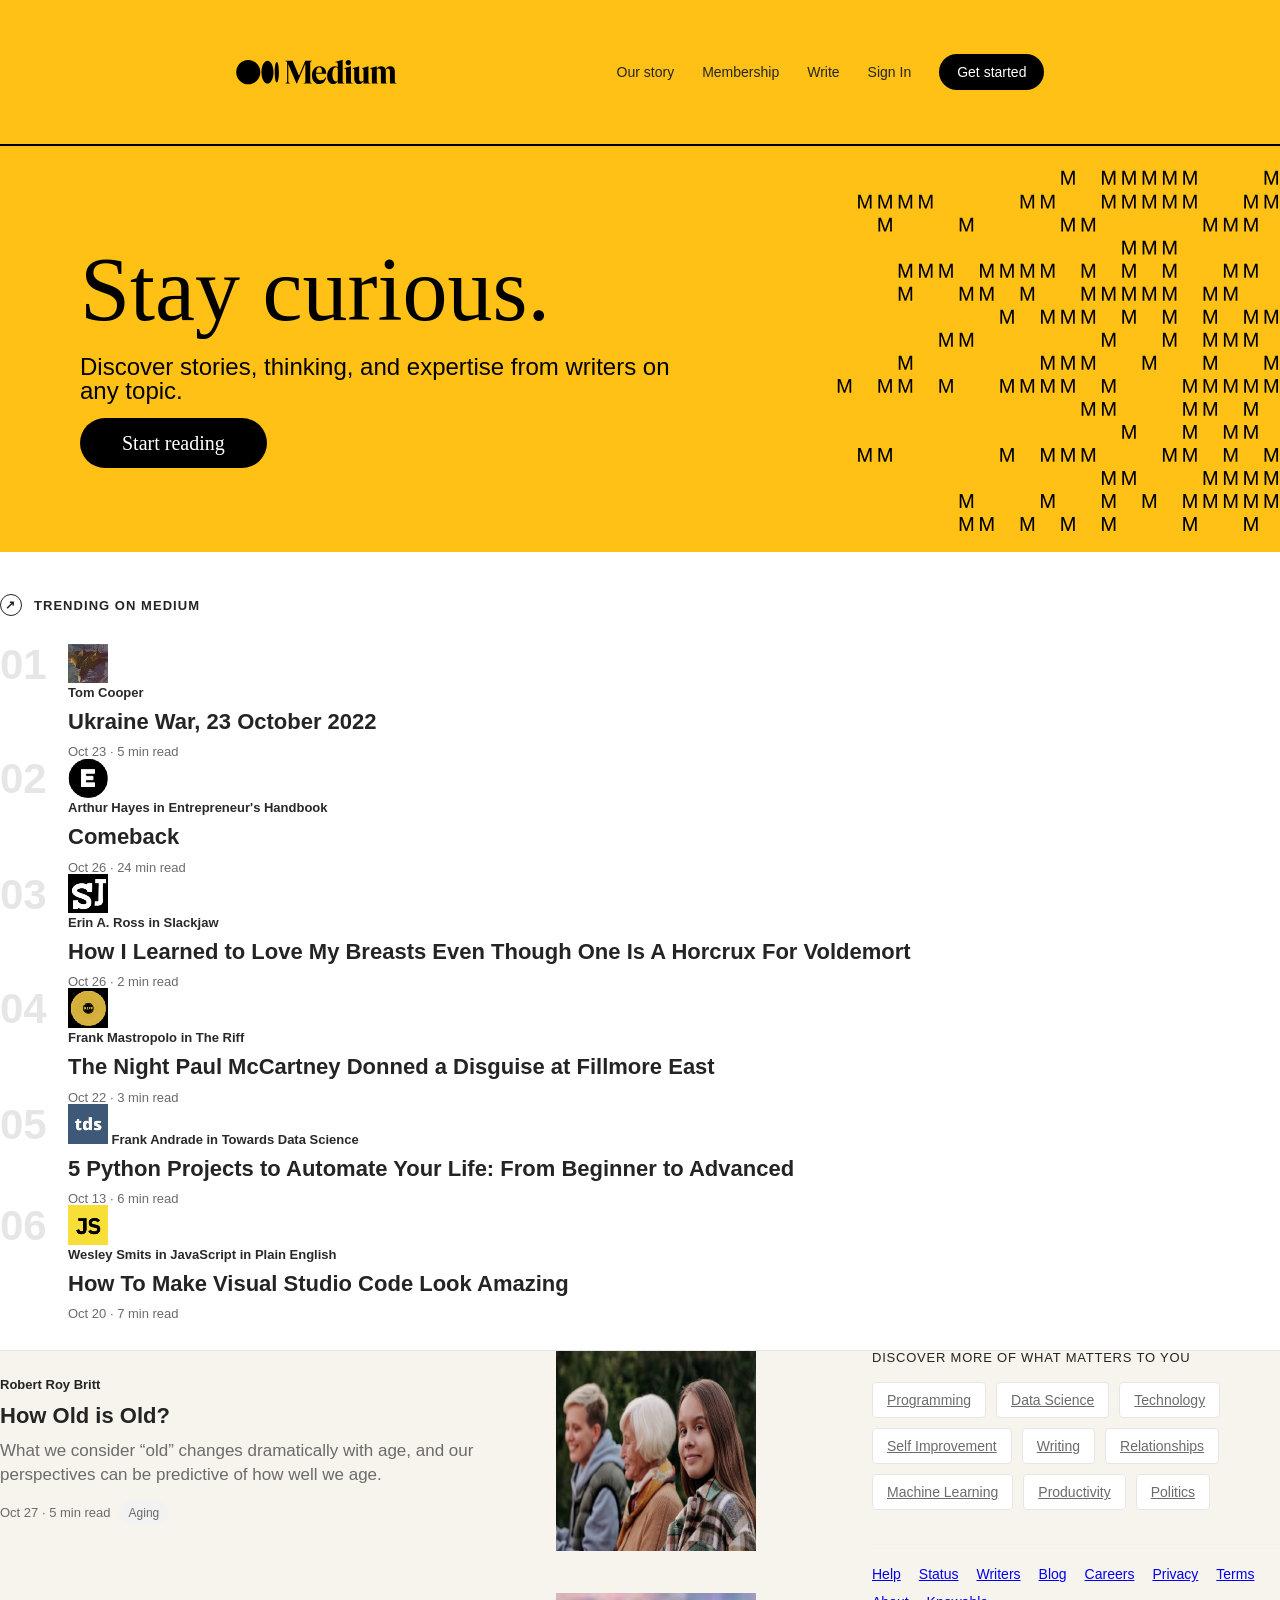
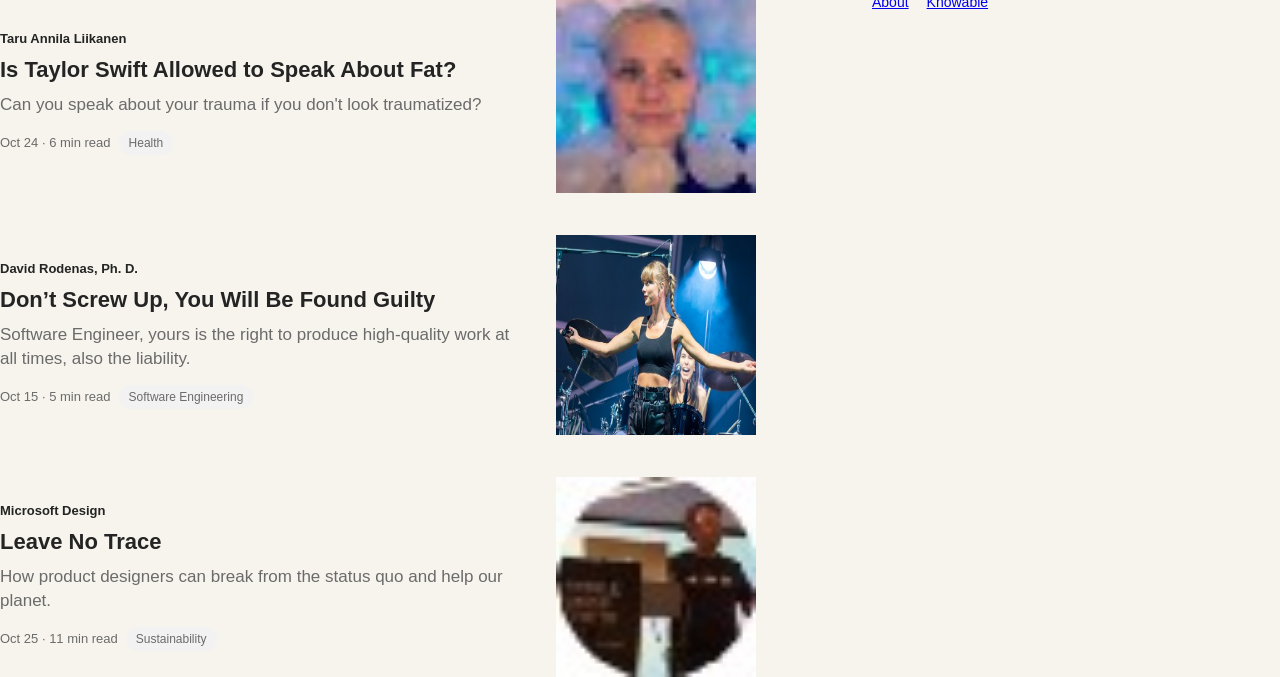
==== commit 368e94cf: "second commit" ====
--- a/U2-D5 /base_di_partenza/index.html
+++ b/U2-D5 /base_di_partenza/index.html
@@ -9249,6 +9249,7 @@
             <article class="trend-item">
               <div class="trend-number">01</div>
               <div>
+                <img src="./assets/imgs/image01.jpeg" />
                 <div class="meta-top">Tom Cooper</div>
                 <h3>Ukraine War, 23 October 2022</h3>
                 <div class="meta-bottom">Oct 23 · 5 min read</div>
@@ -9258,6 +9259,7 @@
             <article class="trend-item">
               <div class="trend-number">02</div>
               <div>
+                <img src="./assets/imgs/image02.png" />
                 <div class="meta-top">
                   Arthur Hayes in Entrepreneur's Handbook
                 </div>
@@ -9269,6 +9271,7 @@
             <article class="trend-item">
               <div class="trend-number">03</div>
               <div>
+                <img src="./assets/imgs/image03.jpeg" />
                 <div class="meta-top">Erin A. Ross in Slackjaw</div>
                 <h3>
                   How I Learned to Love My Breasts Even Though One Is A Horcrux
@@ -9281,6 +9284,7 @@
             <article class="trend-item">
               <div class="trend-number">04</div>
               <div>
+                <img src="./assets/imgs/image04.png" />
                 <div class="meta-top">Frank Mastropolo in The Riff</div>
                 <h3>
                   The Night Paul McCartney Donned a Disguise at Fillmore East
@@ -9293,6 +9297,7 @@
               <div class="trend-number">05</div>
               <div>
                 <div class="meta-top">
+                  <img src="./assets/imgs/image05.jpeg" />
                   Frank Andrade in Towards Data Science
                 </div>
                 <h3>
@@ -9306,6 +9311,7 @@
             <article class="trend-item">
               <div class="trend-number">06</div>
               <div>
+                <img src="./assets/imgs/image06.png" />
                 <div class="meta-top">
                   Wesley Smits in JavaScript in Plain English
                 </div>
@@ -9330,7 +9336,7 @@
                 Oct 27 · 5 min read <span class="tag">Aging</span>
               </div>
             </div>
-            <div class="post-image"></div>
+            <img src="./assets/imgs/image08.jpeg" />
           </article>
 
           <article class="post">
@@ -9344,7 +9350,7 @@
                 Oct 24 · 6 min read <span class="tag">Health</span>
               </div>
             </div>
-            <div class="post-image"></div>
+            <img src="./assets/imgs/image09.jpeg" />
           </article>
 
           <article class="post">
@@ -9360,7 +9366,7 @@
                 <span class="tag">Software Engineering</span>
               </div>
             </div>
-            <div class="post-image"></div>
+            <img src="./assets/imgs/image10.jpeg" />
           </article>
 
           <article class="post">
@@ -9375,7 +9381,7 @@
                 Oct 25 · 11 min read <span class="tag">Sustainability</span>
               </div>
             </div>
-            <div class="post-image"></div>
+            <img src="./assets/imgs/image11.jpeg" />
           </article>
         </section>
 
--- a/U2-D5 /base_di_partenza/assets/css/style.css
+++ b/U2-D5 /base_di_partenza/assets/css/style.css
@@ -4,11 +4,9 @@
   color: #242424;
 }
 
-,
 main {
   margin: 0;
 }
-/* TOP BAR CON LOGO E NAV BAR */
 
 .topBar {
   background-color: #ffc115;
@@ -57,7 +55,6 @@
   font-size: 14px;
   cursor: pointer;
 }
-/* CENTRO DELL'HEADER */
 
 .mainTopBar {
   display: flex;
@@ -186,10 +183,9 @@
   font-size: 12px;
 }
 
-.trending-grid {
-  display: grid;
-  grid-template-columns: repeat(3, 1fr);
-  gap: 28px 38px;
+.trendingGrid {
+  display: flex;
+  flex-wrap: wrap;
 }
 
 .trend-item {
@@ -248,6 +244,12 @@
   align-items: start;
 }
 
+.post img {
+  width: 200px;
+  height: 200px;
+  background-size: cover;
+}
+
 .post-list {
   display: flex;
   flex-direction: column;
